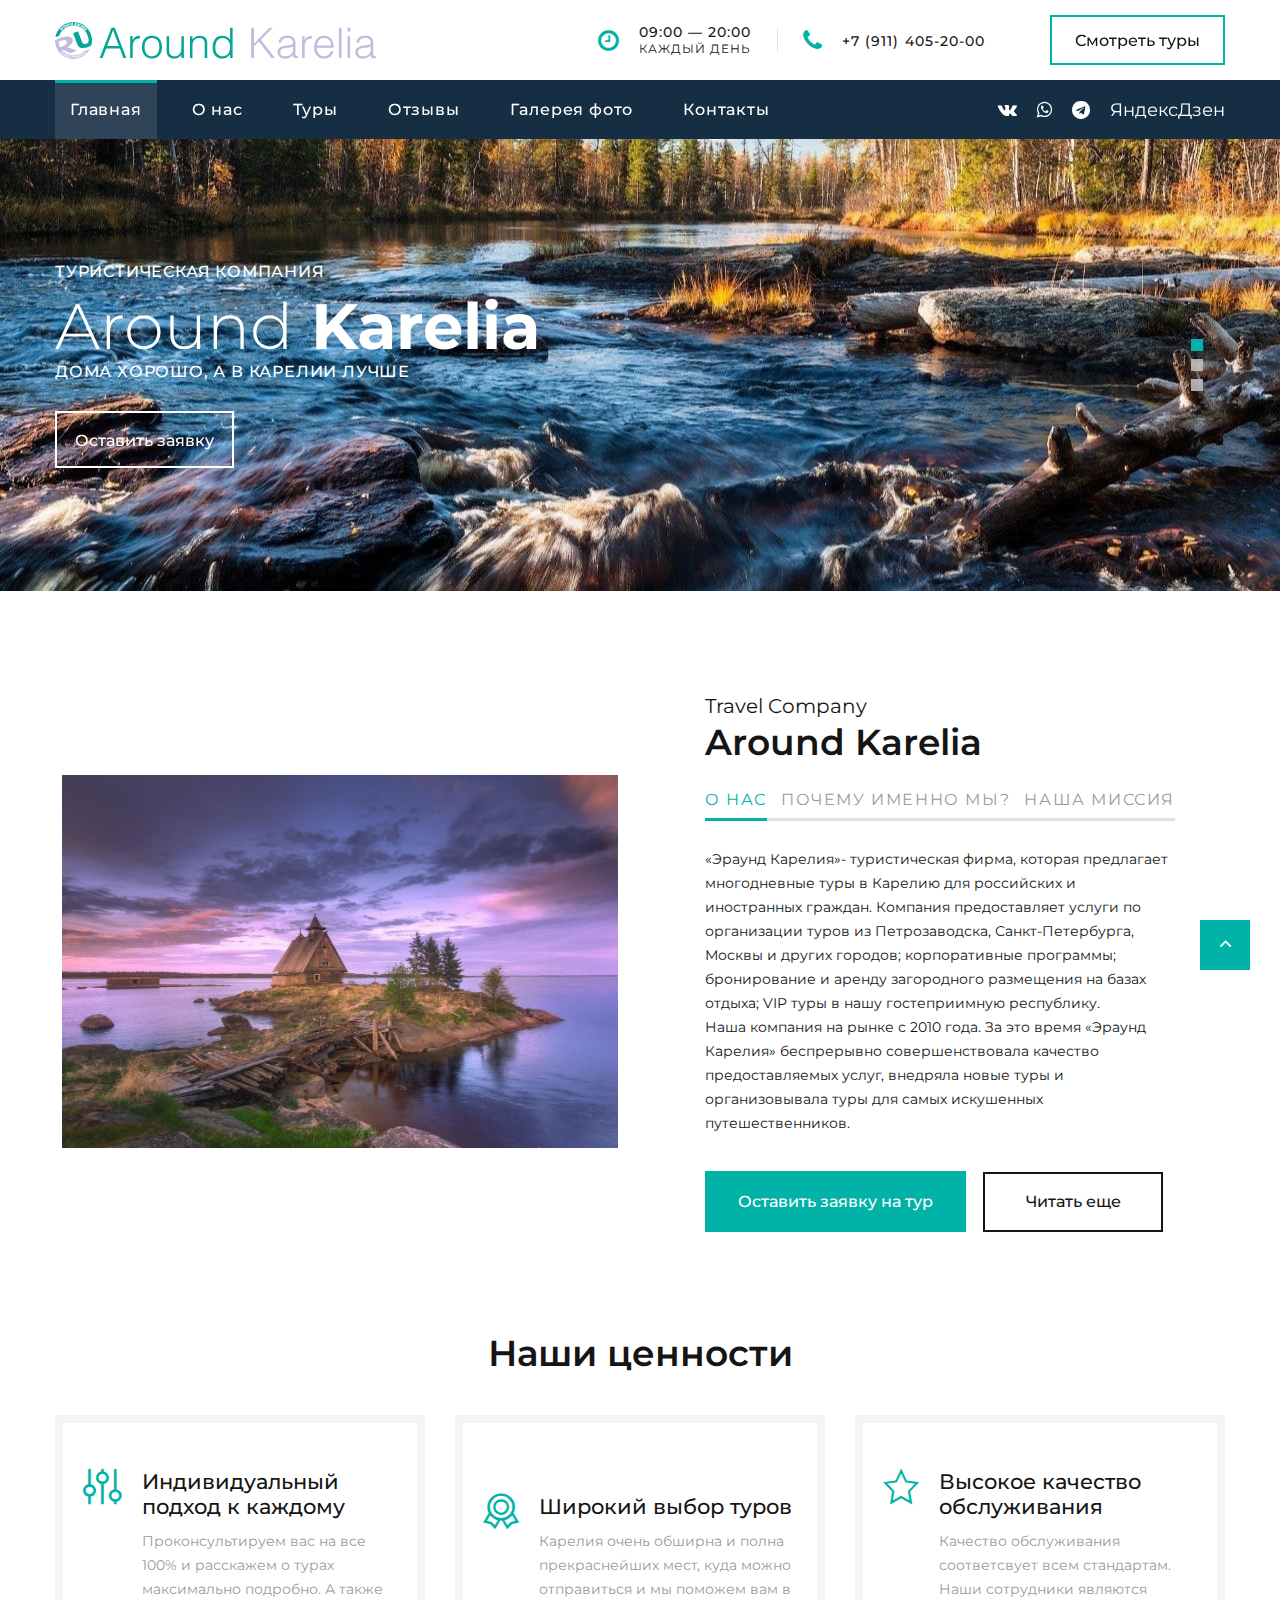
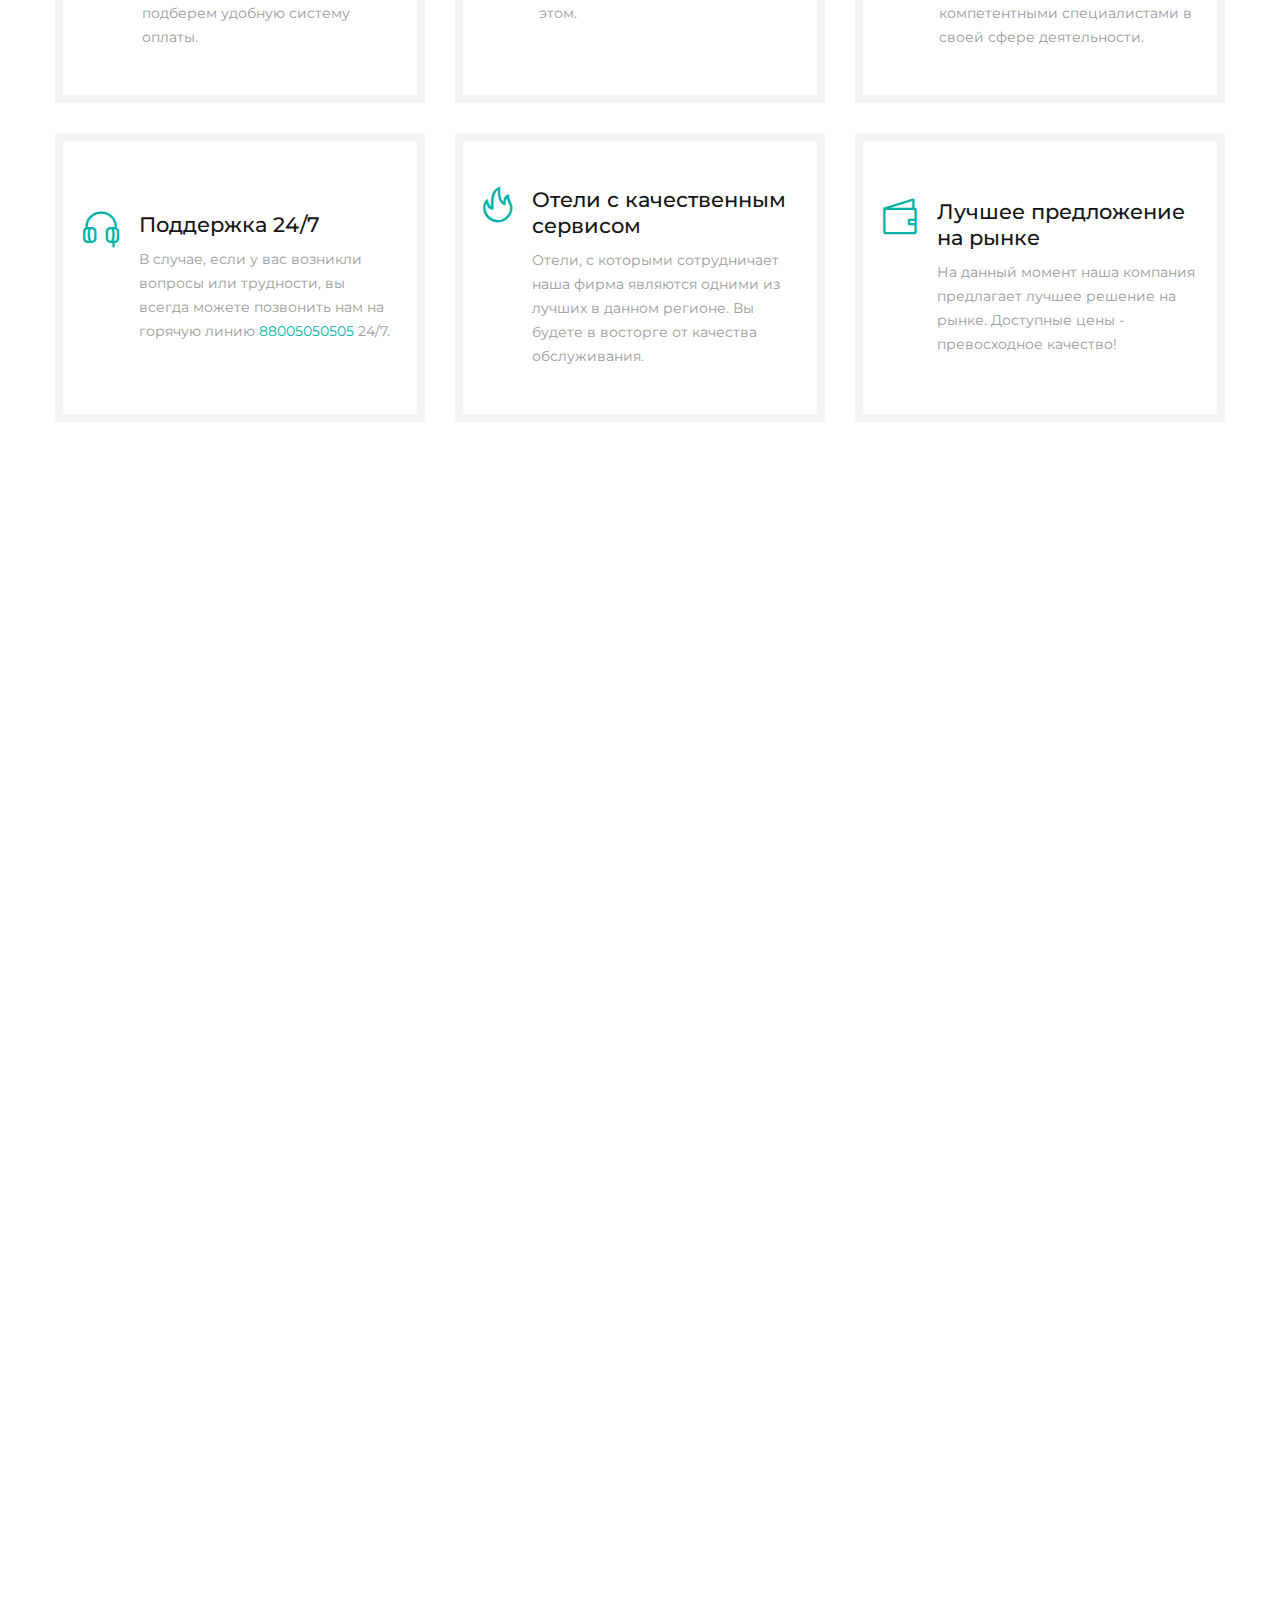
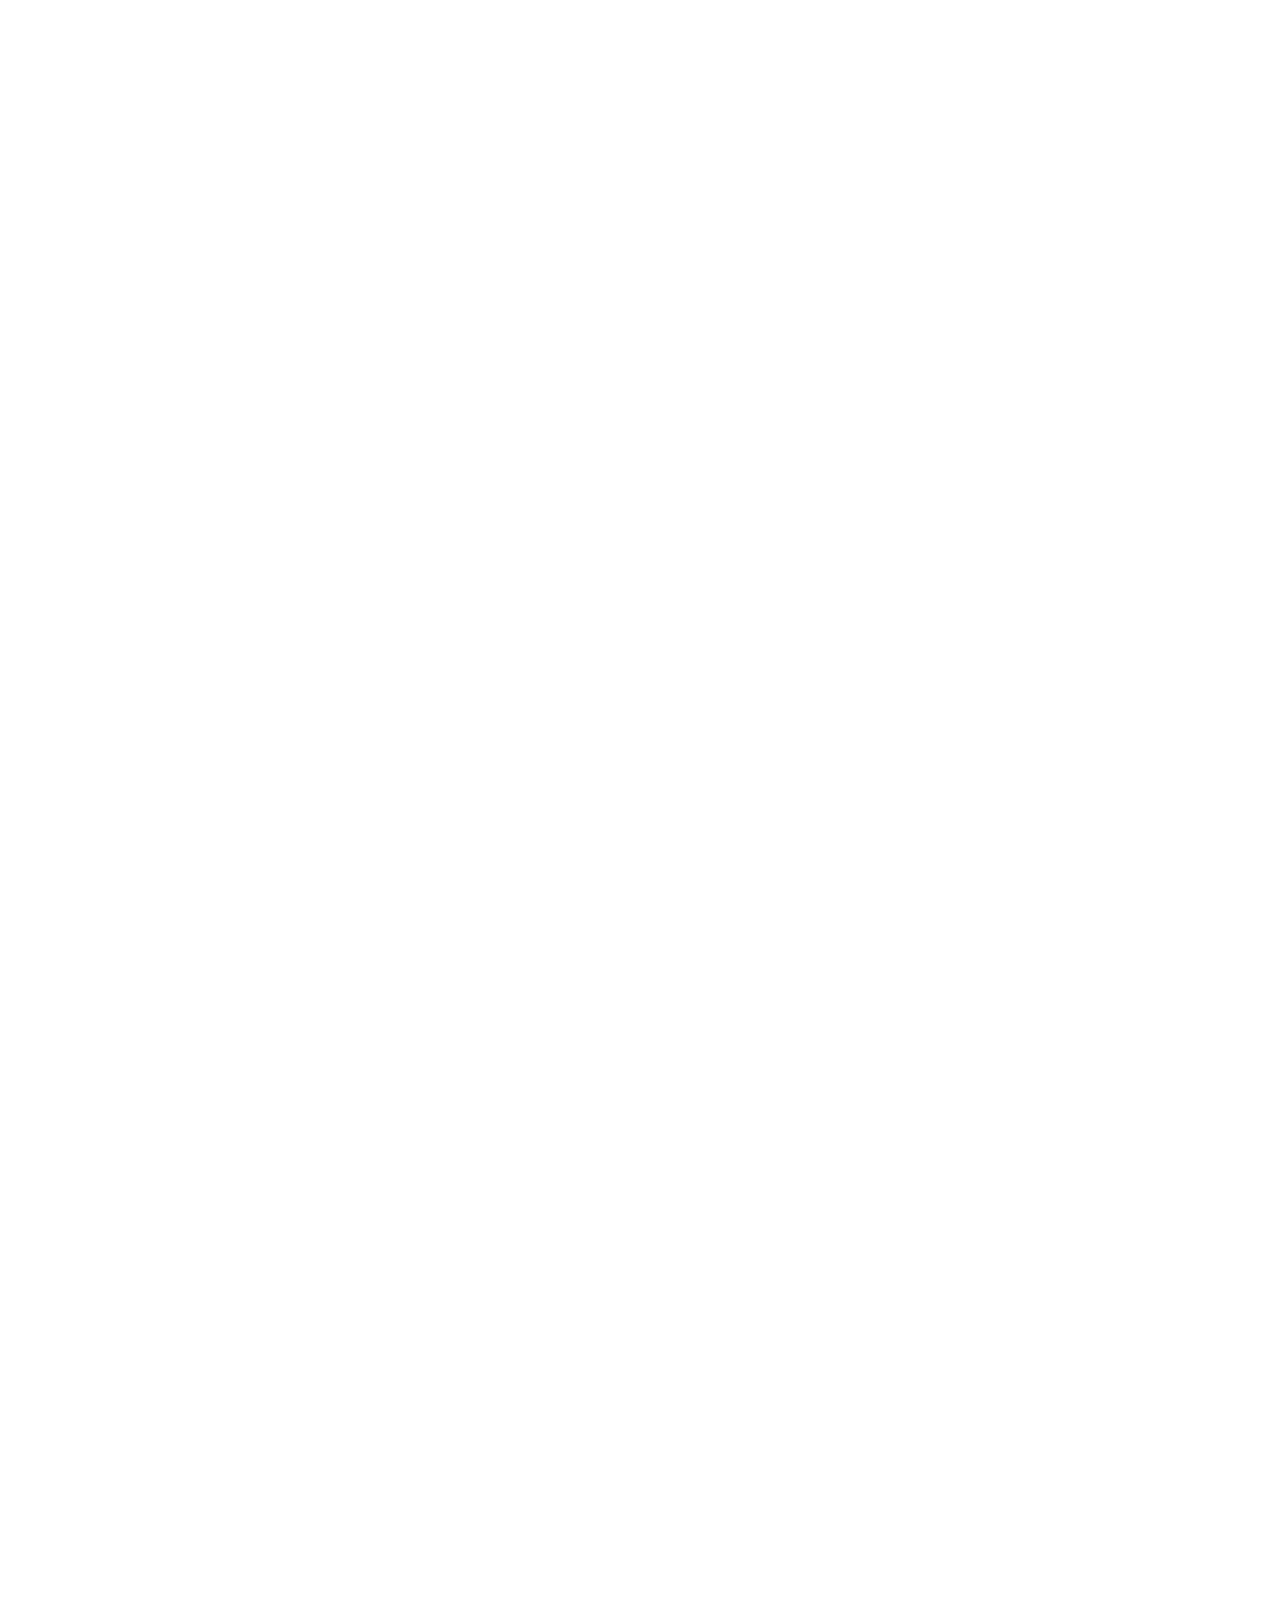
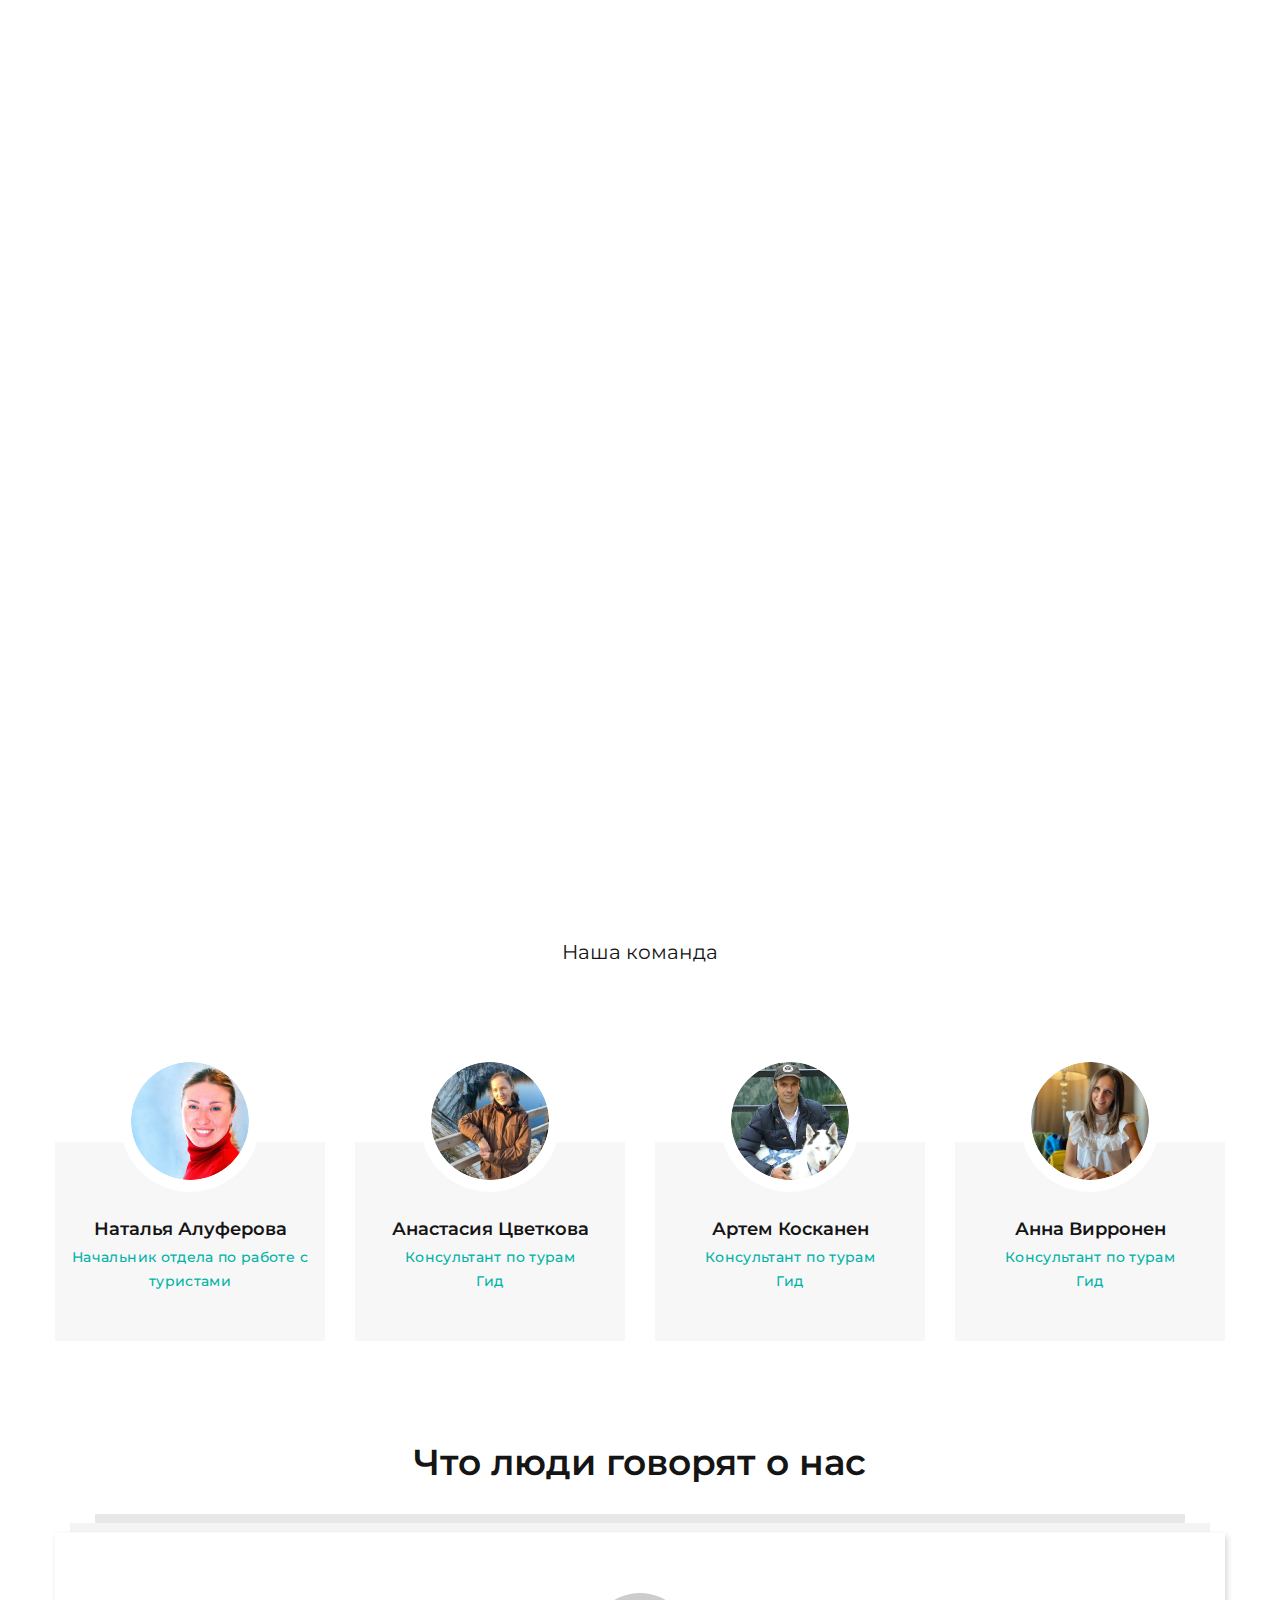
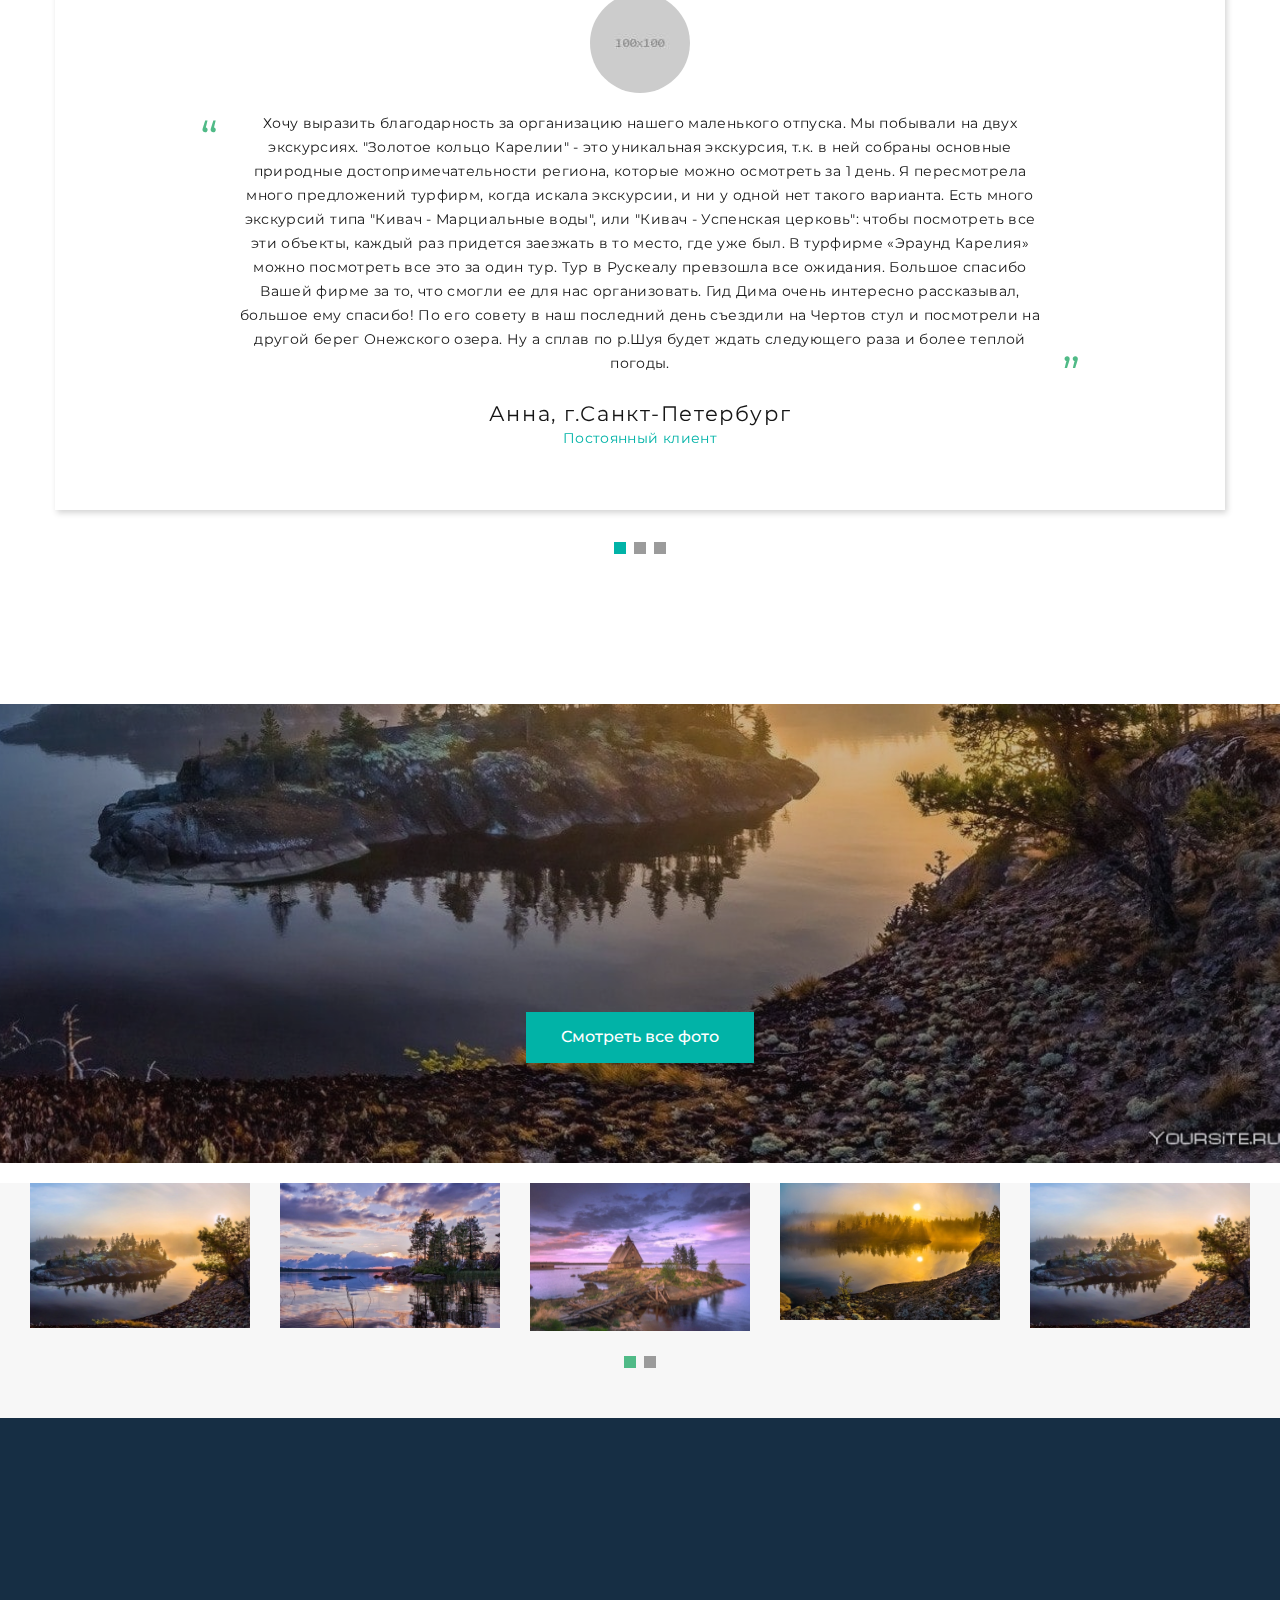
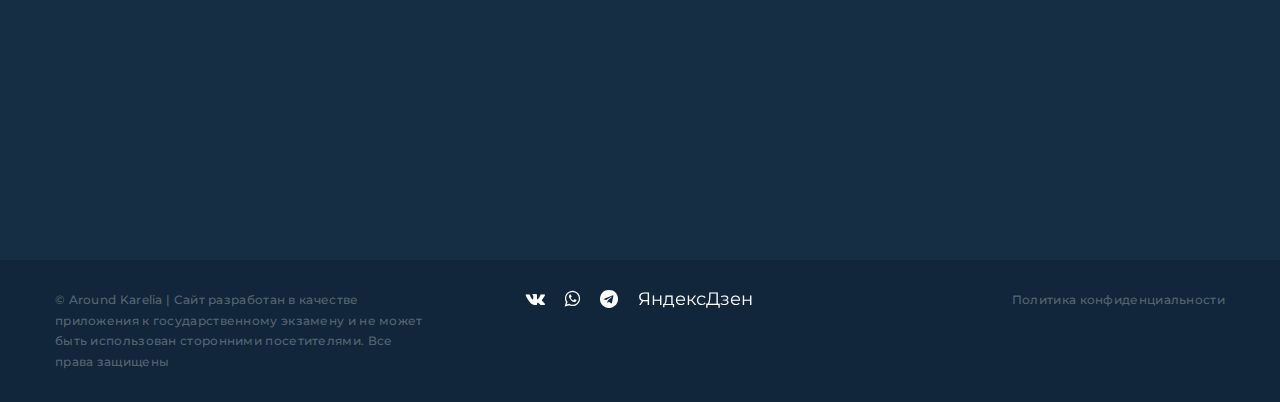
==== index.html @ a34123b8 "download_01_05_2023_8" ====
<!DOCTYPE html>
<html class="wide wow-animation" lang="en">
  <head>
    <title>Around Karelia | Туры по Карелии | +7 (911) 405-20-00 | Режим работы с 9:00 до 20:00 ежедневно</title>
    <meta name="format-detection" content="telephone=no">
    <meta name="viewport" content="width=device-width, height=device-height, initial-scale=1.0, maximum-scale=1.0, user-scalable=0">
    <meta http-equiv="X-UA-Compatible" content="IE=edge">
    <meta charset="utf-8">

    <meta content="" name="keywords">
    <meta content="Насладитесь красотами Карелии вместе с нами" name="description">
    <meta property="og:image" content="images/photo_9.jpg" />
    <link rel="icon" href="images/favicon.svg" type="image/x-icon">
    <!-- Stylesheets-->
    <link rel="stylesheet" type="text/css" href="//fonts.googleapis.com/css?family=Montserrat:400,500,600,700%7CPoppins:400%7CTeko:300,400">
    <link rel="stylesheet" href="css/bootstrap.css">
    <link rel="stylesheet" href="css/fonts.css">
    <link rel="stylesheet" href="css/style.css">
    <style>.ie-panel{display: none;background: #212121;padding: 10px 0;box-shadow: 3px 3px 5px 0 rgba(0,0,0,.3);clear: both;text-align:center;position: relative;z-index: 1;} html.ie-10 .ie-panel, html.lt-ie-10 .ie-panel {display: block;}</style>
  </head>
  <body>
    <div class="ie-panel"><a href="http://windows.microsoft.com/en-US/internet-explorer/"><img src="images/ie8-panel/warning_bar_0000_us.jpg" height="42" width="820" alt="You are using an outdated browser. For a faster, safer browsing experience, upgrade for free today."></a></div>
    <div class="preloader">
      <div class="preloader-body">
        <div class="cssload-container">
          <div class="cssload-speeding-wheel"></div>
        </div>
        <p>Loading...</p>
      </div>
    </div>
    <div class="page">
      <header class="section page-header">
        <!-- RD Navbar-->
        <div class="rd-navbar-wrap">
          <nav class="rd-navbar rd-navbar-corporate" data-layout="rd-navbar-fixed" data-sm-layout="rd-navbar-fixed" data-md-layout="rd-navbar-fixed" data-md-device-layout="rd-navbar-fixed" data-lg-layout="rd-navbar-static" data-lg-device-layout="rd-navbar-fixed" data-xl-layout="rd-navbar-static" data-xl-device-layout="rd-navbar-static" data-xxl-layout="rd-navbar-static" data-xxl-device-layout="rd-navbar-static" data-lg-stick-up-offset="46px" data-xl-stick-up-offset="46px" data-xxl-stick-up-offset="106px" data-lg-stick-up="true" data-xl-stick-up="true" data-xxl-stick-up="true">
            <div class="rd-navbar-collapse-toggle rd-navbar-fixed-element-1" data-rd-navbar-toggle=".rd-navbar-collapse"><span></span></div>
            <div class="rd-navbar-aside-outer">
              <div class="rd-navbar-aside">
                <!-- RD Navbar Panel-->
                <div class="rd-navbar-panel">
                  <!-- RD Navbar Toggle-->
                  <button class="rd-navbar-toggle" data-rd-navbar-toggle=".rd-navbar-nav-wrap"><span></span></button>
                  <!-- RD Navbar Brand-->
                  <div class="rd-navbar-brand">
                    <!--Brand--><a class="brand" href="index.html"><img id="logo_svg" src="images/logo-default-450x37.svg" alt="" /></a>
                  </div>
                </div>
                <div class="rd-navbar-aside-right rd-navbar-collapse">
                  <ul class="rd-navbar-corporate-contacts">
                    <li>
                      <div class="unit unit-spacing-xs">
                        <div class="unit-left"><span class="icon fa fa-clock-o"></span></div>
                        <div class="unit-body">
                          <p>09:00<span></span> — 20:00<small>каждый день</small></p>
                        </div>
                      </div>
                    </li>
                    <li>
                      <div class="unit unit-spacing-xs">
                        <div class="unit-left"><span class="icon fa fa-phone"></span></div>
                        <div class="unit-body"><a class="link-phone" href="tel:+79114052000">+7 (911) 405-20-00</a></div>
                      </div>
                    </li>
                  </ul><a class="button button-md button-default-outline-2 button-ujarak" href="index.html#anchor_tours">Смотреть туры </a>
                </div>
              </div>
            </div>
            <div class="rd-navbar-main-outer">
              <div class="rd-navbar-main">
                <div class="rd-navbar-nav-wrap">
                  <ul class="list-inline list-inline-md rd-navbar-corporate-list-social">
                    <li><a class="icon fa fa-vk" href="https://vk.com/aroundkarelia" target="_blank"></a></li>
                    <li><a class="icon fa fa-whatsapp" href="https://wa.me/79114052000" target="_blank"></a></li>
                    <li><a class="icon fa fa-telegram" href="https://t.me/+79114052000" target="_blank"></a></li>
                    <!-- <li><a class="icon fa fa-instagram" href="#"></a></li> -->
                    <li><a class="icon fa-brands fa-yandex" href="https://dzen.ru/aroundkarelia" target="_blank">ЯндексДзен</a></li>
                  </ul>
                  <!-- RD Navbar Nav-->
                  <ul class="rd-navbar-nav">
                    <li class="rd-nav-item active"><a class="rd-nav-link" href="index.html">Главная</a>
                    </li>
                    <li class="rd-nav-item"><a class="rd-nav-link" href="index.html#anchor_about">О нас</a>
                    </li>
                    <li class="rd-nav-item"><a class="rd-nav-link" href="index.html#anchor_tours">Туры</a>
                    </li>
                    <li class="rd-nav-item"><a class="rd-nav-link" href="index.html#anchor_answers">Отзывы</a>
                    </li>
                    <!-- <li class="rd-nav-item"><a class="rd-nav-link" href="index.html#anchor_values">Наши ценности</a> -->
                    </li>
                    <li class="rd-nav-item"><a class="rd-nav-link" href="index.html#anchor_gallery">Галерея фото</a>
                    </li>
                    <li class="rd-nav-item"><a class="rd-nav-link" href="index.html#anchor_contacts">Контакты</a>
                    </li>
                  </ul>
                </div>
              </div>
            </div>
          </nav>
        </div>
      </header>
      <!-- Swiper-->
      <section class="section swiper-container swiper-slider swiper-slider-corporate swiper-pagination-style-2" data-loop="true" data-autoplay="5000" data-simulate-touch="true" data-nav="false" data-direction="vertical">
        <div class="swiper-wrapper text-left">
          <div class="swiper-slide context-dark" data-slide-bg="images/photo_5.jpg">
            <div class="swiper-slide-caption section-md">
              <div class="container">
                <div class="row">
                  <div class="col-md-10">
                    <h6 class="text-uppercase" data-caption-animate="fadeInRight" data-caption-delay="0">Туристическая компания</h6>
                    <h2 class="oh font-weight-light" data-caption-animate="slideInUp" data-caption-delay="100"><span>Around</span><span class="font-weight-bold"> Karelia</span></h2><h6 class="text-uppercase" data-caption-animate="fadeInRight" data-caption-delay="0">Дома хорошо, а в Карелии лучше</h6><a class="button button-default-outline button-ujarak" href="#" data-caption-animate="fadeInLeft" data-caption-delay="0">Оставить заявку</a>
                  </div>
                </div>
              </div>
            </div>
          </div>
          <div class="swiper-slide context-dark" data-slide-bg="images/photo_4.jpg">
            <div class="swiper-slide-caption section-md">
              <div class="container">
                <div class="row">
                  <div class="col-md-10">
                    <h6 class="text-uppercase" data-caption-animate="fadeInRight" data-caption-delay="0">Туристическая компания</h6>
                    <h2 class="oh font-weight-light" data-caption-animate="slideInUp" data-caption-delay="100"><span>Around</span><span class="font-weight-bold"> Karelia</span></h2><h6 class="text-uppercase" data-caption-animate="fadeInRight" data-caption-delay="0">Дома хорошо, а в Карелии лучше</h6><a class="button button-default-outline button-ujarak" href="#" data-caption-animate="fadeInLeft" data-caption-delay="0">Оставить заявку</a>
                  </div>
                </div>
              </div>
            </div>
          </div>
          <div class="swiper-slide context-dark" data-slide-bg="images/photo_1.jpg">
            <div class="swiper-slide-caption section-md">
              <div class="container">
                <div class="row">
                  <div class="col-md-10">
                    <h6 class="text-uppercase" data-caption-animate="fadeInRight" data-caption-delay="0">Туристическая компания</h6>
                    <h2 class="oh font-weight-light" data-caption-animate="slideInUp" data-caption-delay="100"><span>Around</span><span class="font-weight-bold"> Karelia</span></h2><h6 class="text-uppercase" data-caption-animate="fadeInRight" data-caption-delay="0">Дома хорошо, а в Карелии лучше</h6><a class="button button-default-outline button-ujarak" href="#" data-caption-animate="fadeInLeft" data-caption-delay="0">Оставить заявку</a>
                  </div>
                </div>
              </div>
            </div>
          </div>
        </div>
        <!-- Swiper Pagination-->
        <div class="swiper-pagination"></div>
      </section>
      <!-- Section Box Categories-->
      <!-- <section class="section section-lg section-top-1 bg-gray-4">
        <div class="container offset-negative-1">
          <div class="box-categories cta-box-wrap">
            <div class="box-categories-content">
              <div class="row justify-content-center">
                <div class="col-md-4 wow fadeInDown col-9" data-wow-delay=".2s">
                  <ul class="list-marked-2 box-categories-list">
                    <li><a href="#"><img src="images/cta-1-368x420.jpg" alt="" width="368" height="420"/></a>
                      <h5 class="box-categories-title">Balloon Flights</h5>
                    </li>
                  </ul>
                </div>
                <div class="col-md-4 wow fadeInDown col-9" data-wow-delay=".2s">
                  <ul class="list-marked-2 box-categories-list">
                    <li><a href="#"><img src="images/cta-2-368x420.jpg" alt="" width="368" height="420"/></a>
                      <h5 class="box-categories-title">Mountain Holiday</h5>
                    </li>
                  </ul>
                </div>
                <div class="col-md-4 wow fadeInDown col-9" data-wow-delay=".2s">
                  <ul class="list-marked-2 box-categories-list">
                    <li><a href="#"><img src="images/cta-3-368x420.jpg" alt="" width="368" height="420"/></a>
                      <h5 class="box-categories-title">Beach Holidays</h5>
                    </li>
                  </ul>
                </div>
              </div>
            </div>
          </div><a class="link-classic wow fadeInUp" href="#">Other Tours<span></span></a>
        </div>
      </section> -->
      <!-- Discover New Horizons-->
      <div id="anchor_about"></div>
      <section class="section section-sm section-first bg-default text-md-left">
        <div class="container">
          <div class="row row-50 align-items-center justify-content-center justify-content-xl-between">
            <div class="col-lg-6 text-center wow fadeInUp"><img src="images/photo_3.jpg" alt="" width="556" height="382"/>
            </div>
            <div class="col-lg-6 wow fadeInRight" data-wow-delay=".1s">
              <div class="box-width-lg-470">
                <h3><small style="font-size: 20px;">Travel Company</small> Around Karelia</h3>
                <!-- Bootstrap tabs-->
                <div class="tabs-custom tabs-horizontal tabs-line tabs-line-big tabs-line-style-2 text-center text-md-left" id="tabs-7">
                  <!-- Nav tabs-->
                  <ul class="nav nav-tabs">
                    <li class="nav-item" role="presentation"><a class="nav-link active" href="#tabs-7-1" data-toggle="tab">О нас</a></li>
                    <li class="nav-item" role="presentation"><a class="nav-link" href="#tabs-7-2" data-toggle="tab">Почему именно мы?</a></li>
                    <li class="nav-item" role="presentation"><a class="nav-link" href="#tabs-7-3" data-toggle="tab">Наша миссия</a></li>
                  </ul>
                  <!-- Tab panes-->
                  <div class="tab-content">
                    <div class="tab-pane fade show active" id="tabs-7-1">
                      <p>«Эраунд Карелия»- туристическая фирма, которая предлагает многодневные туры в Карелию для российских и иностранных граждан. Компания предоставляет услуги по организации туров из Петрозаводска, Санкт-Петербурга, Москвы и других городов; корпоративные программы; бронирование и аренду загородного размещения на базах отдыха; VIP туры в нашу гостеприимную республику. <br>
Наша компания на рынке с 2010 года. За это время «Эраунд Карелия» беспрерывно совершенствовала качество предоставляемых услуг, внедряла новые туры и организовывала туры для самых искушенных путешественников.</p>
                      <div class="group-md group-middle"><a class="button button-secondary button-pipaluk" href="contact-us.html">Оставить заявку на тур</a><a class="button button-black-outline button-md" href="about.html">Читать еще</a></div>
                    </div>
                    <div class="tab-pane fade" id="tabs-7-2">
                      <p>1. Реестр Сертифицированных организаций. <br>
Пройдена проверка компетентными органами и компания включена в «Реестр Сертифицированных организаций»<br>
2. Рекомендации.<br>
99% наших туристов рекомендуют нас своим друзьям и готовы вернуться к нам вновь (согласно статистике нашего отдела контроля качества).<br>
3. Надежность.<br>
Профессионализм и стремление менеджеров оказать качественную помощь при подборе тура отмечают наши клиенты в своих отзывах. Честность и четкость в работе привела нас на высокие позиции.<br>
4. Наши сотрудники – наша гордость.<br>
Нет предела совершенству! И мы стремимся становиться лучше для Вас! Наши менеджеры регулярно обучаются по различным направлениям и проходят аттестацию, совершенствуют свои знания и навыки, участвуя в семинарах и ознакомительных турах Всё это и человеческое искреннее отношение к своей работе позволяет нам повышать уровень обслуживания с каждым днем!<br>
5. Опыт в туризме.<br>
Имеем опыт в туризме более 10 лет!</p>
                      <div class="group-md group-middle"><a class="button button-secondary button-pipaluk" href="contact-us.html">Оставить заявку на тур</a><a class="button button-black-outline button-md" href="about.html">Читать еще</a></div>
                    </div>
                    <div class="tab-pane fade" id="tabs-7-3">
                      <p>Миссия Эраунд Карелия — создание качественных и доступных услуг клиентам, чтобы покупка туров и сопутствующих услуг у нас была осознанным выбором, комфортной и экономически выгодной сделкой на долгие годы, которая удовлетворит их ожидания от отдыха и подарит незабываемые впечатления от поездок.</p>
                      <div class="group-md group-middle"><a class="button button-secondary button-pipaluk" href="contact-us.html">Оставить заявку на тур</a><a class="button button-black-outline button-md" href="about.html">Читать еще</a></div>
                    </div>
                  </div>
                </div>
              </div>
            </div>
          </div>
        </div>
      </section>
      <div id="anchor_values"></div>
      <!--	Our Services-->
      <section class="section section-sm">
        <div class="container">
          <h3>Наши ценности</h3>
          <div class="row row-30">
            <div class="col-sm-6 col-lg-4">
              <article class="box-icon-classic">
                <div class="unit box-icon-classic-body flex-column flex-md-row text-md-left flex-lg-column text-lg-center flex-xl-row text-xl-left">
                  <div class="unit-left">
                    <div class="box-icon-classic-icon fl-bigmug-line-equalization3"></div>
                  </div>
                  <div class="unit-body">
                    <h5 class="box-icon-classic-title"><a href="#">Индивидуальный подход к каждому</a></h5>
                    <p class="box-icon-classic-text">Проконсультируем вас на все 100% и расскажем о турах максимально подробно. А также подберем удобную систему оплаты.</p>
                  </div>
                </div>
              </article>
            </div>
            <div class="col-sm-6 col-lg-4">
              <article class="box-icon-classic">
                <div class="unit box-icon-classic-body flex-column flex-md-row text-md-left flex-lg-column text-lg-center flex-xl-row text-xl-left">
                  <div class="unit-left">
                    <div class="box-icon-classic-icon fl-bigmug-line-circular220"></div>
                  </div>
                  <div class="unit-body">
                    <h5 class="box-icon-classic-title"><a href="#">Широкий выбор туров</a></h5>
                    <p class="box-icon-classic-text">Карелия очень обширна и полна прекраснейших мест, куда можно отправиться и мы поможем вам в этом.</p>
                  </div>
                </div>
              </article>
            </div>
            <div class="col-sm-6 col-lg-4">
              <article class="box-icon-classic">
                <div class="unit box-icon-classic-body flex-column flex-md-row text-md-left flex-lg-column text-lg-center flex-xl-row text-xl-left">
                  <div class="unit-left">
                    <div class="box-icon-classic-icon fl-bigmug-line-favourites5"></div>
                  </div>
                  <div class="unit-body">
                    <h5 class="box-icon-classic-title"><a href="#">Высокое качество обслуживания</a></h5>
                    <p class="box-icon-classic-text">Качество обслуживания соответсвует всем стандартам. Наши сотрудники являются компетентными специалистами в своей сфере деятельности.</p>
                  </div>
                </div>
              </article>
            </div>
            <div class="col-sm-6 col-lg-4">
              <article class="box-icon-classic">
                <div class="unit box-icon-classic-body flex-column flex-md-row text-md-left flex-lg-column text-lg-center flex-xl-row text-xl-left">
                  <div class="unit-left">
                    <div class="box-icon-classic-icon fl-bigmug-line-headphones32"></div>
                  </div>
                  <div class="unit-body">
                    <h5 class="box-icon-classic-title"><a href="#">Поддержка 24/7</a></h5>
                    <p class="box-icon-classic-text">В случае, если у вас возникли вопросы или трудности, вы всегда можете позвонить нам на горячую линию <a href="tel:#">88005050505</a> 24/7.</p>
                  </div>
                </div>
              </article>
            </div>
            <div class="col-sm-6 col-lg-4">
              <article class="box-icon-classic">
                <div class="unit box-icon-classic-body flex-column flex-md-row text-md-left flex-lg-column text-lg-center flex-xl-row text-xl-left">
                  <div class="unit-left">
                    <div class="box-icon-classic-icon fl-bigmug-line-hot67"></div>
                  </div>
                  <div class="unit-body">
                    <h5 class="box-icon-classic-title"><a href="#">Отели с качественным сервисом</a></h5>
                    <p class="box-icon-classic-text">Отели, с которыми сотрудничает наша фирма являются одними из лучших в данном регионе. Вы будете в восторге от качества обслуживания.</p>
                  </div>
                </div>
              </article>
            </div>
            <div class="col-sm-6 col-lg-4">
              <article class="box-icon-classic">
                <div class="unit box-icon-classic-body flex-column flex-md-row text-md-left flex-lg-column text-lg-center flex-xl-row text-xl-left">
                  <div class="unit-left">
                    <div class="box-icon-classic-icon fl-bigmug-line-wallet26"></div>
                  </div>
                  <div class="unit-body">
                    <h5 class="box-icon-classic-title"><a href="#">Лучшее предложение на рынке</a></h5>
                    <p class="box-icon-classic-text">На данный момент наша компания предлагает лучшее решение на рынке. Доступные цены - превосходное качество!</p>
                  </div>
                </div>
              </article>
            </div>
          </div>
        </div>
      </section>
      <div id="anchor_tours"></div>
      <!-- Hot tours-->
      <section class="section section-sm bg-default">
        <div class="container">
          <h3 class="oh-desktop"><span class="d-inline-block wow slideInDown">Туры</span></h3>
          <div class="row row-sm row-40 row-md-50">
            <div class="col-sm-6 col-md-12 wow fadeInRight">
              <!-- Product Big-->
              <article class="product-big">
                <div class="unit flex-column flex-md-row align-items-md-stretch">
                  <div class="unit-left"><a class="product-big-figure" href="#"><img src="images/photo_1.jpg" alt="" width="600" height="366"/></a></div>
                  <div class="unit-body">
                    <div class="product-big-body">
                      <h5 class="product-big-title"><a href="#">Весна в Карелии</a></h5>
                      <div class="group-sm group-middle justify-content-start">
                        <div class="product-big-rating"><span class="icon material-icons-star"></span><span class="icon material-icons-star"></span><span class="icon material-icons-star"></span><span class="icon material-icons-star"></span><span class="icon material-icons-star_half"></span></div><a class="product-big-reviews" href="#">4 пользователя смотрят сейчас этот тур</a>
                      </div>
                      <p class="product-big-text">Длится 3 дня <br>
Заезды с 01.05.2023 по 28.05.2023</p><a class="button button-black-outline button-ujarak" href="#">Оставить заявку на тур</a>
                      <div class="product-big-price-wrap"><span class="product-big-price">от 10800₽</span></div>
                    </div>
                  </div>
                </div>
              </article>
            </div>
            <div class="col-sm-6 col-md-12 wow fadeInLeft">
              <!-- Product Big-->
              <article class="product-big">
                <div class="unit flex-column flex-md-row align-items-md-stretch">
                  <div class="unit-left"><a class="product-big-figure" href="#"><img src="images/photo_2.jpg" alt="" width="600" height="366"/></a></div>
                  <div class="unit-body">
                    <div class="product-big-body">
                      <h5 class="product-big-title"><a href="#">Знакомство с Карелией</a></h5>
                      <div class="group-sm group-middle justify-content-start">
                        <div class="product-big-rating"><span class="icon material-icons-star"></span><span class="icon material-icons-star"></span><span class="icon material-icons-star"></span><span class="icon material-icons-star"></span><span class="icon material-icons-star_half"></span></div><a class="product-big-reviews" href="#">5 пользователя смотрят сейчас этот тур</a>
                      </div>
                      <p class="product-big-text">Длится 3 дня <br>
20.05.2023 по 20.09.2023</p><a class="button button-black-outline button-ujarak" href="#">Оставить заявку на тур</a>
                      <div class="product-big-price-wrap"><span class="product-big-price">от 18 900₽</span></div>
                    </div>
                  </div>
                </div>
              </article>
            </div>
            <div class="col-sm-6 col-md-12 wow fadeInLeft">
              <!-- Product Big-->
              <article class="product-big">
                <div class="unit flex-column flex-md-row align-items-md-stretch">
                  <div class="unit-left"><a class="product-big-figure" href="#"><img src="images/photo_3.jpg" alt="" width="600" height="366"/></a></div>
                  <div class="unit-body">
                    <div class="product-big-body">
                      <h5 class="product-big-title"><a href="#">Майские праздники в Карелии</a></h5>
                      <div class="group-sm group-middle justify-content-start">
                        <div class="product-big-rating"><span class="icon material-icons-star"></span><span class="icon material-icons-star"></span><span class="icon material-icons-star"></span><span class="icon material-icons-star"></span><span class="icon material-icons-star_half"></span></div><a class="product-big-reviews" href="#">3 пользователя смотрят сейчас этот тур</a>
                      </div>
                      <p class="product-big-text">Длится 3 дня <br>
Заезды с 06.05.2023 по 08.05.2023</p><a class="button button-black-outline button-ujarak" href="#">Оставить заявку на тур</a>
                      <div class="product-big-price-wrap"><span class="product-big-price">от 15600₽</span></div>
                    </div>
                  </div>
                </div>
              </article>
            </div>
            <div class="col-sm-6 col-md-12 wow fadeInLeft">
              <!-- Product Big-->
              <article class="product-big">
                <div class="unit flex-column flex-md-row align-items-md-stretch">
                  <div class="unit-left"><a class="product-big-figure" href="#"><img src="images/photo_4.jpg" alt="" width="600" height="366"/></a></div>
                  <div class="unit-body">
                    <div class="product-big-body">
                      <h5 class="product-big-title"><a href="#">Летний тур "Сказания Севера"</a></h5>
                      <div class="group-sm group-middle justify-content-start">
                        <div class="product-big-rating"><span class="icon material-icons-star"></span><span class="icon material-icons-star"></span><span class="icon material-icons-star"></span><span class="icon material-icons-star"></span><span class="icon material-icons-star_half"></span></div><a class="product-big-reviews" href="#">7 пользователей смотрят сейчас этот тур</a>
                      </div>
                      <p class="product-big-text">Длится 8 дней <br>
Заезды с 30.05.2023 по 20.08.2023</p><a class="button button-black-outline button-ujarak" href="#">Оставить заявку на тур</a>
                      <div class="product-big-price-wrap"><span class="product-big-price">от 35900₽</span></div>
                    </div>
                  </div>
                </div>
              </article>
            </div>
            <div class="col-sm-6 col-md-12 wow fadeInLeft">
              <!-- Product Big-->
              <article class="product-big">
                <div class="unit flex-column flex-md-row align-items-md-stretch">
                  <div class="unit-left"><a class="product-big-figure" href="#"><img src="images/photo_5.jpg" alt="" width="600" height="366"/></a></div>
                  <div class="unit-body">
                    <div class="product-big-body">
                      <h5 class="product-big-title"><a href="#">Жемчужное ожерелье Карелии</a></h5>
                      <div class="group-sm group-middle justify-content-start">
                        <div class="product-big-rating"><span class="icon material-icons-star"></span><span class="icon material-icons-star"></span><span class="icon material-icons-star"></span><span class="icon material-icons-star"></span><span class="icon material-icons-star_half"></span></div><a class="product-big-reviews" href="#">6 пользователей смотрят сейчас этот тур</a>
                      </div>
                      <p class="product-big-text">Длится 7 дней <br>
Заезды с 29.05.2023 по 23.08.2023</p><a class="button button-black-outline button-ujarak" href="#">Оставить заявку на тур</a>
                      <div class="product-big-price-wrap"><span class="product-big-price">от 30500₽</span></div>
                    </div>
                  </div>
                </div>
              </article>
            </div>
            <div class="col-sm-6 col-md-12 wow fadeInLeft">
              <!-- Product Big-->
              <article class="product-big">
                <div class="unit flex-column flex-md-row align-items-md-stretch">
                  <div class="unit-left"><a class="product-big-figure" href="#"><img src="images/photo_6.jpg" alt="" width="600" height="366"/></a></div>
                  <div class="unit-body">
                    <div class="product-big-body">
                      <h5 class="product-big-title"><a href="#">Карельские каникулы: Кижи - Валаам - Соловки</a></h5>
                      <div class="group-sm group-middle justify-content-start">
                        <div class="product-big-rating"><span class="icon material-icons-star"></span><span class="icon material-icons-star"></span><span class="icon material-icons-star"></span><span class="icon material-icons-star"></span><span class="icon material-icons-star_half"></span></div><a class="product-big-reviews" href="#">2 пользователя смотрят сейчас этот тур</a>
                      </div>
                      <p class="product-big-text">Длится 4 дня <br>
Заезды с 15.05.2023 по 15.09.2023</p><a class="button button-black-outline button-ujarak" href="#">Оставить заявку на тур</a>
                      <div class="product-big-price-wrap"><span class="product-big-price">от 25500₽</span></div>
                    </div>
                  </div>
                </div>
              </article>
            </div>
            <div class="col-sm-6 col-md-12 wow fadeInLeft">
              <!-- Product Big-->
              <article class="product-big">
                <div class="unit flex-column flex-md-row align-items-md-stretch">
                  <div class="unit-left"><a class="product-big-figure" href="#"><img src="images/photo_7.jpg" alt="" width="600" height="366"/></a></div>
                  <div class="unit-body">
                    <div class="product-big-body">
                      <h5 class="product-big-title"><a href="#">Соловки: заглянуть в вечность</a></h5>
                      <div class="group-sm group-middle justify-content-start">
                        <div class="product-big-rating"><span class="icon material-icons-star"></span><span class="icon material-icons-star"></span><span class="icon material-icons-star"></span><span class="icon material-icons-star"></span><span class="icon material-icons-star_half"></span></div><a class="product-big-reviews" href="#">3 пользователя смотрят сейчас этот тур</a>
                      </div>
                      <p class="product-big-text">Длится 3 дня <br>
Заезды с 01.06.2023 по 15.09.2023</p><a class="button button-black-outline button-ujarak" href="#">Оставить заявку на тур</a>
                      <div class="product-big-price-wrap"><span class="product-big-price">от 10999₽</span></div>
                    </div>
                  </div>
                </div>
              </article>
            </div>
            <div class="col-sm-6 col-md-12 wow fadeInLeft">
              <!-- Product Big-->
              <article class="product-big">
                <div class="unit flex-column flex-md-row align-items-md-stretch">
                  <div class="unit-left"><a class="product-big-figure" href="#"><img src="images/photo_8.jpg" alt="" width="600" height="366"/></a></div>
                  <div class="unit-body">
                    <div class="product-big-body">
                      <h5 class="product-big-title"><a href="#">Краски Карелии: Кижи, Валаам, Рускеала и Кивач</a></h5>
                      <div class="group-sm group-middle justify-content-start">
                        <div class="product-big-rating"><span class="icon material-icons-star"></span><span class="icon material-icons-star"></span><span class="icon material-icons-star"></span><span class="icon material-icons-star"></span><span class="icon material-icons-star_half"></span></div><a class="product-big-reviews" href="#">5 пользователя смотрят сейчас этот тур</a>
                      </div>
                      <p class="product-big-text">Длится 3 дня <br>
Заезды с 30.05.2023 по 15.09.2023</p><a class="button button-black-outline button-ujarak" href="#">Оставить заявку на тур</a>
                      <div class="product-big-price-wrap"><span class="product-big-price">от 31900₽</span></div>
                    </div>
                  </div>
                </div>
              </article>
            </div>
            <div class="col-sm-6 col-md-12 wow fadeInLeft">
              <!-- Product Big-->
              <article class="product-big">
                <div class="unit flex-column flex-md-row align-items-md-stretch">
                  <div class="unit-left"><a class="product-big-figure" href="#"><img src="images/photo_9.jpg" alt="" width="600" height="366"/></a></div>
                  <div class="unit-body">
                    <div class="product-big-body">
                      <h5 class="product-big-title"><a href="#">Тур на выходные в Карелии</a></h5>
                      <div class="group-sm group-middle justify-content-start">
                        <div class="product-big-rating"><span class="icon material-icons-star"></span><span class="icon material-icons-star"></span><span class="icon material-icons-star"></span><span class="icon material-icons-star"></span><span class="icon material-icons-star_half"></span></div><a class="product-big-reviews" href="#">5 пользователя смотрят сейчас этот тур</a>
                      </div>
                      <p class="product-big-text">Длится 2 дня <br>
Заезды с 15.05.2023 по 15.09.2023</p><a class="button button-black-outline button-ujarak" href="#">Оставить заявку на тур</a>
                      <div class="product-big-price-wrap"><span class="product-big-price">от 20500₽</span></div>
                    </div>
                  </div>
                </div>
              </article>
            </div>
          </div>
        </div>
      </section>
      <div id="anchor_team"></div>
      <!-- Different People-->
      <section class="section section-sm">
        <div class="container">
          <h3 class="title-block find-car oh"><small style="font-size: 20px;">Наша команда</small><span class="d-inline-block wow slideInUp">Разные люди - одна миссия!</span></h3>
          <div class="row row-30 justify-content-center box-ordered">
            <div class="col-sm-6 col-md-5 col-lg-3">
              <!-- Team Modern-->
              <article class="team-modern">
                <div class="team-modern-header"><a class="team-modern-figure" href="#"><img class="img-circles" src="images/team_1_0.jpg" alt="" width="118" height="118"/></a>
                  <svg x="0px" y="0px" width="270px" height="70px" viewbox="0 0 270 70" enable-background="new 0 0 270 70" xml:space="preserve">
                    <g>
                      <path fill="#161616" d="M202.085,0C193.477,28.912,166.708,50,135,50S76.523,28.912,67.915,0H0v70h270V0H202.085z"></path>
                    </g>
                  </svg>
                </div>
                <div class="team-modern-caption">
                  <h6 class="team-modern-name"><a href="#">Наталья Алуферова</a></h6>
                  <p class="team-modern-status">Начальник отдела по работе с туристами</p>
                  <!-- <h6 class="team-modern-phone"><a href="tel:#">+1 323-913-4688</a></h6> -->
                </div>
              </article>
            </div>
            <div class="col-sm-6 col-md-5 col-lg-3">
              <!-- Team Modern-->
              <article class="team-modern">
                <div class="team-modern-header"><a class="team-modern-figure" href="#"><img class="img-circles" src="images/team_1_1.jpg" alt="" width="118" height="118"/></a>
                  <svg x="0px" y="0px" width="270px" height="70px" viewbox="0 0 270 70" enable-background="new 0 0 270 70" xml:space="preserve">
                    <g>
                      <path fill="#161616" d="M202.085,0C193.477,28.912,166.708,50,135,50S76.523,28.912,67.915,0H0v70h270V0H202.085z"></path>
                    </g>
                  </svg>
                </div>
                <div class="team-modern-caption">
                  <h6 class="team-modern-name"><a href="#">Анастасия Цветкова</a></h6>
                  <p class="team-modern-status">Консультант по турам <br> Гид</p>
                  <!-- <h6 class="team-modern-phone"><a href="tel:#">+1 323-913-4688</a></h6> -->
                </div>
              </article>
            </div>
            <div class="col-sm-6 col-md-5 col-lg-3">
              <!-- Team Modern-->
              <article class="team-modern">
                <div class="team-modern-header"><a class="team-modern-figure" href="#"><img class="img-circles" src="images/team_1_2.jpg" alt="" width="118" height="118"/></a>
                  <svg x="0px" y="0px" width="270px" height="70px" viewbox="0 0 270 70" enable-background="new 0 0 270 70" xml:space="preserve">
                    <g>
                      <path fill="#161616" d="M202.085,0C193.477,28.912,166.708,50,135,50S76.523,28.912,67.915,0H0v70h270V0H202.085z"></path>
                    </g>
                  </svg>
                </div>
                <div class="team-modern-caption">
                  <h6 class="team-modern-name"><a href="#">Артем Косканен</a></h6>
                  <p class="team-modern-status">Консультант по турам <br> Гид</p>
                  <!-- <h6 class="team-modern-phone"><a href="tel:#">+1 323-913-4688</a></h6> -->
                </div>
              </article>
            </div>
            <div class="col-sm-6 col-md-5 col-lg-3">
              <!-- Team Modern-->
              <article class="team-modern">
                <div class="team-modern-header"><a class="team-modern-figure" href="#"><img class="img-circles" src="images/team_1_3.jpg" alt="" width="118" height="118"/></a>
                  <svg x="0px" y="0px" width="270px" height="70px" viewbox="0 0 270 70" enable-background="new 0 0 270 70" xml:space="preserve">
                    <g>
                      <path fill="#161616" d="M202.085,0C193.477,28.912,166.708,50,135,50S76.523,28.912,67.915,0H0v70h270V0H202.085z"></path>
                    </g>
                  </svg>
                </div>
                <div class="team-modern-caption">
                  <h6 class="team-modern-name"><a href="#">Анна Вирронен</a></h6>
                  <p class="team-modern-status">Консультант по турам <br> Гид</p>
                  <!-- <h6 class="team-modern-phone"><a href="tel:#">+1 323-913-4688</a></h6> -->
                </div>
              </article>
            </div>
          </div>
        </div>
      </section>
      <div id="anchor_answers"></div>
      <!-- What people Say-->
      <section class="section section-sm section-last bg-default">
        <div class="container">
          <h3>Что люди говорят о нас</h3>
          <!-- Owl Carousel-->
          <div class="owl-carousel owl-modern" data-items="1" data-stage-padding="15" data-margin="30" data-dots="true" data-animation-in="fadeIn" data-animation-out="fadeOut" data-autoplay="true">
            <!-- Quote Lisa-->
            <article class="quote-lisa">
              <div class="quote-lisa-body"><a class="quote-lisa-figure" href="#"><img class="img-circles" src="images/user-16-100x100.jpg" alt="" width="100" height="100"/></a>
                <div class="quote-lisa-text">
                  <p class="q">Хочу выразить благодарность за организацию нашего маленького отпуска. Мы побывали на двух экскурсиях. "Золотое кольцо Карелии" - это уникальная экскурсия, т.к. в ней собраны основные природные достопримечательности региона, которые можно осмотреть за 1 день. Я пересмотрела много предложений турфирм, когда искала экскурсии, и ни у одной нет такого варианта. Есть много экскурсий типа "Кивач - Марциальные воды", или "Кивач - Успенская церковь": чтобы посмотреть все эти объекты, каждый раз придется заезжать в то место, где уже был. В турфирме «Эраунд Карелия» можно посмотреть все это за один тур.
Тур в Рускеалу превзошла все ожидания. Большое спасибо Вашей фирме за то, что смогли ее для нас организовать. Гид Дима очень интересно рассказывал, большое ему спасибо! По его совету в наш последний день съездили на Чертов стул и посмотрели на другой берег Онежского озера.
Ну а сплав по р.Шуя будет ждать следующего раза и более теплой погоды.</p>
                </div>
                <h5 class="quote-lisa-cite"><a href="#">Анна, г.Санкт-Петербург</a></h5>
                <p class="quote-lisa-status">Постоянный клиент</p>
              </div>
            </article>
            <!-- Quote Lisa-->
            <article class="quote-lisa">
              <div class="quote-lisa-body"><a class="quote-lisa-figure" href="#"><img class="img-circles" src="images/user-17-100x100.jpg" alt="" width="100" height="100"/></a>
                <div class="quote-lisa-text">
                  <p class="q">Добрый день! Брали тур в середине апреля, осталась очень довольна. Сложно выделить по яркости впечатлений какое-то одно место - все они совершенно разные, все очень красивы, самобытны и произвели яркое впечатление. Приятно порадовало, что туристический сезон ещё не начался, а тур был организован, что называется, в индивидуальном порядке, не было толп людей на протяжении всего маршрута. В церкви Успения в Кондопоге мы вообще были первыми посетителями за весь день, насладились тишиной, уединением. Очень общительной оказалась женщина-смотритель, с удовольствием всё рассказала-показала, хотя экскурсоводы в это время ещё не работают.
Спасибо организаторам, если буду путешествовать по Карелии - обращусь снова. Желаю успехов в работе и доброжелательных клиентов. ))</p>
                </div>
                <h5 class="quote-lisa-cite"><a href="#">Юлианна, г.Москва</a></h5>
                <p class="quote-lisa-status">Постоянный клиент</p>
              </div>
            </article>
            <!-- Quote Lisa-->
            <article class="quote-lisa">
              <div class="quote-lisa-body"><a class="quote-lisa-figure" href="#"><img class="img-circles" src="images/user-18-100x100.jpg" alt="" width="100" height="100"/></a>
                <div class="quote-lisa-text">
                  <p class="q">Хочется отметить хороший, тёплый, новый автобус, под уверенным управлением водителя Евгения.
Отдельное спасибо хочется сказать экскурсоводу Анне, она внимательная к туристам, заботилась о том что бы нам было комфортно, ее экскурсии были интересные и увлекательные. Анна обладает энциклопедическими знаниями в разных отраслях, с удовольствием отвечает на вопросы, безумно любит свой край и старается рассказать о нем как можно больше. У меня были поездки на остров Кижи и водопад Кивач.
Водитель - экскурсовод Роман - просто душа компании, тысячи лайков. По дороге до основных
достопримечательностей мы останавливались на вкусный обед по доступной цене.
Сотрудники туристической компании сделали мой отдых интересным, увлекательным, захватывающим, наполненным новыми знаниями, положительными эмоциями и восхищением. Эти люди работают на совесть!!! Туристическая компания «Эраунд Карелия» - надёжная компания и отличный проводник в этот удивительный край. В Карелию только с данной туристической компанией, она не подведет! :)))</p>
                </div>
                <h5 class="quote-lisa-cite"><a href="#">Людмила, г.Нижний Новгород</a></h5>
                <p class="quote-lisa-status">Постоянный клиент</p>
              </div>
            </article>
          </div>
        </div>
      </section>
      <div id="anchor_gallery"></div>
      <!-- Section Subscribe-->
      <section class="section bg-default text-center offset-top-50">
        <div class="parallax-container" data-parallax-img="images/photo_8.jpg">
          <div class="parallax-content section-xl section-inset-custom-1 context-dark bg-overlay-2-21">
            <div class="container">
              <h2 class="heading-2 oh font-weight-normal wow slideInDown"><span class="d-block font-weight-semi-bold">Фото галерея наших туров</span><span class="d-block font-weight-light">Карелия ждет тебя!</span></h2>
              <p class="text-width-medium text-spacing-75 wow fadeInLeft" data-wow-delay=".1s">Our agency offers travelers various tours and excursions with destinations all over the world. Browse our website to find your dream tour!</p><a class="button button-secondary button-pipaluk" href="#">Смотреть все фото</a>
            </div>
          </div>
        </div>
      </section>
      <!--	Instagrram wondertour-->
      <section style="margin-top: 20px;" class="section section-sm section-top-0 section-fluid section-relative bg-gray-4">
        <div class="container-fluid">
          <!-- <h6 class="gallery-title">Галерея</h6> -->
          <!-- Owl Carousel-->
          <div class="owl-carousel owl-classic owl-dots-secondary" data-items="1" data-sm-items="2" data-md-items="3" data-lg-items="4" data-xl-items="5" data-xxl-items="6" data-stage-padding="15" data-xxl-stage-padding="0" data-margin="30" data-autoplay="true" data-nav="true" data-dots="true">
            <!-- Thumbnail Classic-->
            <article class="thumbnail thumbnail-mary">
              <div class="thumbnail-mary-figure"><img src="images/photo_8.jpg" alt="" width="270" height="195"/>
              </div>
              <div class="thumbnail-mary-caption"><a class="icon fl-bigmug-line-zoom60" href="images/photo_8.jpg" data-lightgallery="item"><img src="images/photo_8.jpg" alt="" width="270" height="195"/></a>
              </div>
            </article>
            <!-- Thumbnail Classic-->
            <article class="thumbnail thumbnail-mary">
              <div class="thumbnail-mary-figure"><img src="images/photo_7.jpg" alt="" width="270" height="195"/>
              </div>
              <div class="thumbnail-mary-caption"><a class="icon fl-bigmug-line-zoom60" href="images/photo_7.jpg" data-lightgallery="item"><img src="images/photo_7.jpg" alt="" width="270" height="195"/></a>
              </div>
            </article>
            <!-- Thumbnail Classic-->
            <article class="thumbnail thumbnail-mary">
              <div class="thumbnail-mary-figure"><img src="images/photo_3.jpg" alt="" width="270" height="195"/>
              </div>
              <div class="thumbnail-mary-caption"><a class="icon fl-bigmug-line-zoom60" href="images/photo_3.jpg" data-lightgallery="item"><img src="images/photo_3.jpg" alt="" width="270" height="195"/></a>
              </div>
            </article>
            <!-- Thumbnail Classic-->
            <article class="thumbnail thumbnail-mary">
              <div class="thumbnail-mary-figure"><img src="images/photo_9.jpg" alt="" width="270" height="195"/>
              </div>
              <div class="thumbnail-mary-caption"><a class="icon fl-bigmug-line-zoom60" href="images/photo_9.jpg" data-lightgallery="item"><img src="images/photo_9.jpg" alt="" width="270" height="195"/></a>
              </div>
            </article>
            <!-- Thumbnail Classic-->
            <article class="thumbnail thumbnail-mary">
              <div class="thumbnail-mary-figure"><img src="images/photo_8.jpg" alt="" width="270" height="195"/>
              </div>
              <div class="thumbnail-mary-caption"><a class="icon fl-bigmug-line-zoom60" href="images/photo_8.jpg" data-lightgallery="item"><img src="images/photo_8.jpg" alt="" width="270" height="195"/></a>
              </div>
            </article>
            <!-- Thumbnail Classic-->
            <article class="thumbnail thumbnail-mary">
              <div class="thumbnail-mary-figure"><img src="images/photo_5.jpg" alt="" width="270" height="195"/>
              </div>
              <div class="thumbnail-mary-caption"><a class="icon fl-bigmug-line-zoom60" href="images/photo_5.jpg" data-lightgallery="item"><img src="images/photo_5.jpg" alt="" width="270" height="195"/></a>
              </div>
            </article>
            <!-- Thumbnail Classic-->
            <article class="thumbnail thumbnail-mary">
              <div class="thumbnail-mary-figure"><img src="images/photo_6.jpg" alt="" width="270" height="195"/>
              </div>
              <div class="thumbnail-mary-caption"><a class="icon fl-bigmug-line-zoom60" href="images/photo_9.jpg" data-lightgallery="item"><img src="images/photo_9.jpg" alt="" width="270" height="195"/></a>
              </div>
            </article>
          </div>
        </div>
      </section>
      <!-- Page Footer-->
      <div id="anchor_contacts"></div>
      <footer class="section footer-corporate context-dark">
        <div class="footer-corporate-inset">
          <div class="container">
            <div class="row row-40 justify-content-lg-between">
              <div class="col-sm-6 col-md-12 col-lg-3 col-xl-4">
                <div class="oh-desktop">
                  <div class="wow slideInRight" data-wow-delay="0s">
                    <h6 class="text-spacing-100 text-uppercase">Контакты</h6>
                    <ul class="footer-contacts d-inline-block d-sm-block">
                      <li>
                        <div class="unit">
                          <div class="unit-left"><span class="icon fa fa-phone"></span></div>
                          <div class="unit-body"><a class="link-phone" href="tel:+79114052000">+7 (911) 405-20-00</a></div>
                        </div>
                      </li>
                      <li>
                        <div class="unit">
                          <div class="unit-left"><span class="icon fa fa-envelope"></span></div>
                          <div class="unit-body"><a class="link-aemail" href="mailto:#">around@karelia.ru</a></div>
                        </div>
                      </li>
                      <li>
                        <div class="unit">
                          <div class="unit-left"><span class="icon fa fa-location-arrow"></span></div>
                          <div class="unit-body"><a class="link-location" href="#">
Республика Карелия, <br> г. Петрозаводск, ул. Суворова, д.29, кв.1 <br>
Почтовый адрес: <br>а/я 14, 185002</a></div>
                        </div>
                      </li>
                    </ul>
                  </div>
                </div>
              </div>
              <div class="col-sm-6 col-md-5 col-lg-3 col-xl-4">
                <div class="oh-desktop">
                  <div class="wow slideInDown" data-wow-delay="0s">
                    <h6 class="text-spacing-100 text-uppercase">Новости Карелии</h6>
                    <!-- Post Minimal 2-->
                    <article class="post post-minimal-2">
                      <p class="post-minimal-2-title"><a href="#">Lorem ipsum dolor sit amet, consectetur adipisicing elit. Eius, officiis?</a></p>
                      <div class="post-minimal-2-time">
                        <time datetime="2019-05-04">Май 04, 2023</time>
                      </div>
                    </article>
                    <!-- Post Minimal 2-->
                    <article class="post post-minimal-2">
                      <p class="post-minimal-2-title"><a href="#">Lorem ipsum dolor sit amet, consectetur adipisicing elit. Sit, cum.</a></p>
                      <div class="post-minimal-2-time">
                        <time datetime="2019-05-04">Май 04, 2023</time>
                      </div>
                    </article>
                  </div>
                </div>
              </div>
              <div class="col-sm-11 col-md-7 col-lg-5 col-xl-4">
                <div class="oh-desktop">
                  <div class="wow slideInLeft" data-wow-delay="0s">
                    <h6 class="text-spacing-100 text-uppercase">Меню</h6>
                    <ul class="row-6 list-0 list-marked list-marked-md list-marked-secondary list-custom-1">
                      <li><a href="index.html#anchor_about">О нас</a></li>
                      <li><a href="index.html#anchor_tours">Туры</a></li>
                      <li><a href="index.html#anchor_team">Наша команда</a></li>
                      <li><a href="index.html#anchor_gallery">Галерея</a></li>
                      <li><a href="index.html#anchor_values">Наши ценности</a></li>
                      <li><a href="index.html#anchor_answers">Отзывы о нас</a></li>
                    </ul>
                    <div class="group-md group-middle justify-content-sm-start"><a class="button button-lg button-primary button-ujarak" href="#">Оставить заявку на звонок</a></div>
                  </div>
                </div>
              </div>
            </div>
          </div>
        </div>
        <div class="footer-corporate-bottom-panel">
          <div class="container">
            <div class="row justfy-content-xl-space-berween row-10 align-items-md-center2">
              <div class="col-sm-6 col-md-4 text-sm-right text-md-center">
                <div>
                  <ul class="list-inline list-inline-md rd-navbar-corporate-list-social">
                    <li><a class="icon fa fa-vk" href="https://vk.com/aroundkarelia" target="_blank"></a></li>
                    <li><a class="icon fa fa-whatsapp" href="https://wa.me/79114052000" target="_blank"></a></li>
                    <li><a class="icon fa fa-telegram" href="https://t.me/+79114052000" target="_blank"></a></li>
                    <!-- <li><a class="icon fa fa-instagram" href="#"></a></li> -->
                    <li><a class="icon fa-brands fa-yandex" href="https://dzen.ru/aroundkarelia" target="_blank">ЯндексДзен</a></li>
                  </ul>
                </div>
              </div>
              <div class="col-sm-6 col-md-4 order-sm-first">
                <!-- Rights-->
                <p class="rights">© Around Karelia | Сайт разработан в качестве приложения к государственному экзамену и не может быть использован сторонними посетителями.
Все права защищены</p>
              </div>
              <div class="col-sm-6 col-md-4 text-md-right">
                <p class="rights"><a href="#">Политика конфиденциальности</a></p>
              </div>
            </div>
          </div>
        </div>
      </footer>
    </div>
    <!-- Global Mailform Output-->
    <div class="snackbars" id="form-output-global"></div>
    <!-- Javascript-->
    <script src="js/core.min.js"></script>
    <script src="js/script.js"></script>
  </body>
</html>
---- css/fonts.css ----
/*
*
* Fonts
*//*
*
* Font Awesome Icons 4.7.0
* --------------------------------------------------
*/@font-face {	font-family: 'FontAwesome';	src: url("../fonts/fontawesome-webfont.eot?v=4.7.0");	src: url("../fonts/fontawesome-webfont.eot?#iefix&v=4.7.0") format("embedded-opentype"), url("../fonts/fontawesome-webfont.woff2?v=4.7.0") format("woff2"), url("../fonts/fontawesome-webfont.woff?v=4.7.0") format("woff"), url("../fonts/fontawesome-webfont.ttf?v=4.7.0") format("truetype"), url("../fonts/fontawesome-webfont.svg?v=4.7.0#fontawesomeregular") format("svg");	font-weight: normal;	font-style: normal;}.fa {	display: inline-block;	font-family: 'FontAwesome';	font-size: inherit;	text-rendering: auto;	-webkit-font-smoothing: antialiased;	-moz-osx-font-smoothing: grayscale;}[class*='fa-']:before {	font-weight: 400;	font-family: 'FontAwesome';}/* makes the font 33% larger relative to the icon container */.fa-lg {	font-size: 1.33333333em;	line-height: 0.75em;	vertical-align: -15%;}.fa-2x {	font-size: 2em;}.fa-3x {	font-size: 3em;}.fa-4x {	font-size: 4em;}.fa-5x {	font-size: 5em;}.fa-fw {	width: 1.28571429em;	text-align: center;}.fa-ul {	padding-left: 0;	margin-left: 2.14285714em;	list-style-type: none;}.fa-ul > li {	position: relative;}.fa-li {	position: absolute;	left: -2.14285714em;	width: 2.14285714em;	top: 0.14285714em;	text-align: center;}.fa-li.fa-lg {	left: -1.85714286em;}.fa-border {	padding: .2em .25em .15em;	border: solid 0.08em #eeeeee;	border-radius: .1em;}.fa-pull-left {	float: left;}.fa-pull-right {	float: right;}.fa.fa-pull-left {	margin-right: .3em;}.fa.fa-pull-right {	margin-left: .3em;}/* Deprecated as of 4.4.0 */.pull-right {	float: right;}.pull-left {	float: left;}.fa.pull-left {	margin-right: .3em;}.fa.pull-right {	margin-left: .3em;}.fa-spin {	-webkit-animation: fa-spin 2s infinite linear;	animation: fa-spin 2s infinite linear;}.fa-pulse {	-webkit-animation: fa-spin 1s infinite steps(8);	animation: fa-spin 1s infinite steps(8);}@-webkit-keyframes fa-spin {	0% {		-webkit-transform: rotate(0deg);		transform: rotate(0deg);	}	100% {		-webkit-transform: rotate(359deg);		transform: rotate(359deg);	}}@keyframes fa-spin {	0% {		-webkit-transform: rotate(0deg);		transform: rotate(0deg);	}	100% {		-webkit-transform: rotate(359deg);		transform: rotate(359deg);	}}.fa-rotate-90 {	-ms-filter: "progid:DXImageTransform.Microsoft.BasicImage(rotation=1)";	-webkit-transform: rotate(90deg);	-ms-transform: rotate(90deg);	transform: rotate(90deg);}.fa-rotate-180 {	-ms-filter: "progid:DXImageTransform.Microsoft.BasicImage(rotation=2)";	-webkit-transform: rotate(180deg);	-ms-transform: rotate(180deg);	transform: rotate(180deg);}.fa-rotate-270 {	-ms-filter: "progid:DXImageTransform.Microsoft.BasicImage(rotation=3)";	-webkit-transform: rotate(270deg);	-ms-transform: rotate(270deg);	transform: rotate(270deg);}.fa-flip-horizontal {	-ms-filter: "progid:DXImageTransform.Microsoft.BasicImage(rotation=0, mirror=1)";	-webkit-transform: scale(-1, 1);	-ms-transform: scale(-1, 1);	transform: scale(-1, 1);}.fa-flip-vertical {	-ms-filter: "progid:DXImageTransform.Microsoft.BasicImage(rotation=2, mirror=1)";	-webkit-transform: scale(1, -1);	-ms-transform: scale(1, -1);	transform: scale(1, -1);}:root .fa-rotate-90,:root .fa-rotate-180,:root .fa-rotate-270,:root .fa-flip-horizontal,:root .fa-flip-vertical {	filter: none;}.fa-stack {	position: relative;	display: inline-block;	width: 2em;	height: 2em;	line-height: 2em;	vertical-align: middle;}.fa-stack-1x,.fa-stack-2x {	position: absolute;	left: 0;	width: 100%;	text-align: center;}.fa-stack-1x {	line-height: inherit;}.fa-stack-2x {	font-size: 2em;}.fa-inverse {	color: #ffffff;}/* Font Awesome uses the Unicode Private Use Area (PUA) to ensure screen
   readers do not read off random characters that represent icons */.fa-glass:before {	content: "\f000";}.fa-music:before {	content: "\f001";}.fa-search:before {	content: "\f002";}.fa-envelope-o:before {	content: "\f003";}.fa-heart:before {	content: "\f004";}.fa-star:before {	content: "\f005";}.fa-star-o:before {	content: "\f006";}.fa-user:before {	content: "\f007";}.fa-film:before {	content: "\f008";}.fa-th-large:before {	content: "\f009";}.fa-th:before {	content: "\f00a";}.fa-th-list:before {	content: "\f00b";}.fa-check:before {	content: "\f00c";}.fa-remove:before,.fa-close:before,.fa-times:before {	content: "\f00d";}.fa-search-plus:before {	content: "\f00e";}.fa-search-minus:before {	content: "\f010";}.fa-power-off:before {	content: "\f011";}.fa-signal:before {	content: "\f012";}.fa-gear:before,.fa-cog:before {	content: "\f013";}.fa-trash-o:before {	content: "\f014";}.fa-home:before {	content: "\f015";}.fa-file-o:before {	content: "\f016";}.fa-clock-o:before {	content: "\f017";}.fa-road:before {	content: "\f018";}.fa-download:before {	content: "\f019";}.fa-arrow-circle-o-down:before {	content: "\f01a";}.fa-arrow-circle-o-up:before {	content: "\f01b";}.fa-inbox:before {	content: "\f01c";}.fa-play-circle-o:before {	content: "\f01d";}.fa-rotate-right:before,.fa-repeat:before {	content: "\f01e";}.fa-refresh:before {	content: "\f021";}.fa-list-alt:before {	content: "\f022";}.fa-lock:before {	content: "\f023";}.fa-flag:before {	content: "\f024";}.fa-headphones:before {	content: "\f025";}.fa-volume-off:before {	content: "\f026";}.fa-volume-down:before {	content: "\f027";}.fa-volume-up:before {	content: "\f028";}.fa-qrcode:before {	content: "\f029";}.fa-barcode:before {	content: "\f02a";}.fa-tag:before {	content: "\f02b";}.fa-tags:before {	content: "\f02c";}.fa-book:before {	content: "\f02d";}.fa-bookmark:before {	content: "\f02e";}.fa-print:before {	content: "\f02f";}.fa-camera:before {	content: "\f030";}.fa-font:before {	content: "\f031";}.fa-bold:before {	content: "\f032";}.fa-italic:before {	content: "\f033";}.fa-text-height:before {	content: "\f034";}.fa-text-width:before {	content: "\f035";}.fa-align-left:before {	content: "\f036";}.fa-align-center:before {	content: "\f037";}.fa-align-right:before {	content: "\f038";}.fa-align-justify:before {	content: "\f039";}.fa-list:before {	content: "\f03a";}.fa-dedent:before,.fa-outdent:before {	content: "\f03b";}.fa-indent:before {	content: "\f03c";}.fa-video-camera:before {	content: "\f03d";}.fa-photo:before,.fa-image:before,.fa-picture-o:before {	content: "\f03e";}.fa-pencil:before {	content: "\f040";}.fa-map-marker:before {	content: "\f041";}.fa-adjust:before {	content: "\f042";}.fa-tint:before {	content: "\f043";}.fa-edit:before,.fa-pencil-square-o:before {	content: "\f044";}.fa-share-square-o:before {	content: "\f045";}.fa-check-square-o:before {	content: "\f046";}.fa-arrows:before {	content: "\f047";}.fa-step-backward:before {	content: "\f048";}.fa-fast-backward:before {	content: "\f049";}.fa-backward:before {	content: "\f04a";}.fa-play:before {	content: "\f04b";}.fa-pause:before {	content: "\f04c";}.fa-stop:before {	content: "\f04d";}.fa-forward:before {	content: "\f04e";}.fa-fast-forward:before {	content: "\f050";}.fa-step-forward:before {	content: "\f051";}.fa-eject:before {	content: "\f052";}.fa-chevron-left:before {	content: "\f053";}.fa-chevron-right:before {	content: "\f054";}.fa-plus-circle:before {	content: "\f055";}.fa-minus-circle:before {	content: "\f056";}.fa-times-circle:before {	content: "\f057";}.fa-check-circle:before {	content: "\f058";}.fa-question-circle:before {	content: "\f059";}.fa-info-circle:before {	content: "\f05a";}.fa-crosshairs:before {	content: "\f05b";}.fa-times-circle-o:before {	content: "\f05c";}.fa-check-circle-o:before {	content: "\f05d";}.fa-ban:before {	content: "\f05e";}.fa-arrow-left:before {	content: "\f060";}.fa-arrow-right:before {	content: "\f061";}.fa-arrow-up:before {	content: "\f062";}.fa-arrow-down:before {	content: "\f063";}.fa-mail-forward:before,.fa-share:before {	content: "\f064";}.fa-expand:before {	content: "\f065";}.fa-compress:before {	content: "\f066";}.fa-plus:before {	content: "\f067";}.fa-minus:before {	content: "\f068";}.fa-asterisk:before {	content: "\f069";}.fa-exclamation-circle:before {	content: "\f06a";}.fa-gift:before {	content: "\f06b";}.fa-leaf:before {	content: "\f06c";}.fa-fire:before {	content: "\f06d";}.fa-eye:before {	content: "\f06e";}.fa-eye-slash:before {	content: "\f070";}.fa-warning:before,.fa-exclamation-triangle:before {	content: "\f071";}.fa-plane:before {	content: "\f072";}.fa-calendar:before {	content: "\f073";}.fa-random:before {	content: "\f074";}.fa-comment:before {	content: "\f075";}.fa-magnet:before {	content: "\f076";}.fa-chevron-up:before {	content: "\f077";}.fa-chevron-down:before {	content: "\f078";}.fa-retweet:before {	content: "\f079";}.fa-shopping-cart:before {	content: "\f07a";}.fa-folder:before {	content: "\f07b";}.fa-folder-open:before {	content: "\f07c";}.fa-arrows-v:before {	content: "\f07d";}.fa-arrows-h:before {	content: "\f07e";}.fa-bar-chart-o:before,.fa-bar-chart:before {	content: "\f080";}.fa-twitter-square:before {	content: "\f081";}.fa-facebook-square:before {	content: "\f082";}.fa-camera-retro:before {	content: "\f083";}.fa-key:before {	content: "\f084";}.fa-gears:before,.fa-cogs:before {	content: "\f085";}.fa-comments:before {	content: "\f086";}.fa-thumbs-o-up:before {	content: "\f087";}.fa-thumbs-o-down:before {	content: "\f088";}.fa-star-half:before {	content: "\f089";}.fa-heart-o:before {	content: "\f08a";}.fa-sign-out:before {	content: "\f08b";}.fa-linkedin-square:before {	content: "\f08c";}.fa-thumb-tack:before {	content: "\f08d";}.fa-external-link:before {	content: "\f08e";}.fa-sign-in:before {	content: "\f090";}.fa-trophy:before {	content: "\f091";}.fa-github-square:before {	content: "\f092";}.fa-upload:before {	content: "\f093";}.fa-lemon-o:before {	content: "\f094";}.fa-phone:before {	content: "\f095";}.fa-square-o:before {	content: "\f096";}.fa-bookmark-o:before {	content: "\f097";}.fa-phone-square:before {	content: "\f098";}.fa-twitter:before {	content: "\f099";}.fa-facebook-f:before,.fa-facebook:before {	content: "\f09a";}.fa-github:before {	content: "\f09b";}.fa-unlock:before {	content: "\f09c";}.fa-credit-card:before {	content: "\f09d";}.fa-feed:before,.fa-rss:before {	content: "\f09e";}.fa-hdd-o:before {	content: "\f0a0";}.fa-bullhorn:before {	content: "\f0a1";}.fa-bell:before {	content: "\f0f3";}.fa-certificate:before {	content: "\f0a3";}.fa-hand-o-right:before {	content: "\f0a4";}.fa-hand-o-left:before {	content: "\f0a5";}.fa-hand-o-up:before {	content: "\f0a6";}.fa-hand-o-down:before {	content: "\f0a7";}.fa-arrow-circle-left:before {	content: "\f0a8";}.fa-arrow-circle-right:before {	content: "\f0a9";}.fa-arrow-circle-up:before {	content: "\f0aa";}.fa-arrow-circle-down:before {	content: "\f0ab";}.fa-globe:before {	content: "\f0ac";}.fa-wrench:before {	content: "\f0ad";}.fa-tasks:before {	content: "\f0ae";}.fa-filter:before {	content: "\f0b0";}.fa-briefcase:before {	content: "\f0b1";}.fa-arrows-alt:before {	content: "\f0b2";}.fa-group:before,.fa-users:before {	content: "\f0c0";}.fa-chain:before,.fa-link:before {	content: "\f0c1";}.fa-cloud:before {	content: "\f0c2";}.fa-flask:before {	content: "\f0c3";}.fa-cut:before,.fa-scissors:before {	content: "\f0c4";}.fa-copy:before,.fa-files-o:before {	content: "\f0c5";}.fa-paperclip:before {	content: "\f0c6";}.fa-save:before,.fa-floppy-o:before {	content: "\f0c7";}.fa-square:before {	content: "\f0c8";}.fa-navicon:before,.fa-reorder:before,.fa-bars:before {	content: "\f0c9";}.fa-list-ul:before {	content: "\f0ca";}.fa-list-ol:before {	content: "\f0cb";}.fa-strikethrough:before {	content: "\f0cc";}.fa-underline:before {	content: "\f0cd";}.fa-table:before {	content: "\f0ce";}.fa-magic:before {	content: "\f0d0";}.fa-truck:before {	content: "\f0d1";}.fa-pinterest:before {	content: "\f0d2";}.fa-pinterest-square:before {	content: "\f0d3";}.fa-google-plus-square:before {	content: "\f0d4";}.fa-google-plus:before {	content: "\f0d5";}.fa-money:before {	content: "\f0d6";}.fa-caret-down:before {	content: "\f0d7";}.fa-caret-up:before {	content: "\f0d8";}.fa-caret-left:before {	content: "\f0d9";}.fa-caret-right:before {	content: "\f0da";}.fa-columns:before {	content: "\f0db";}.fa-unsorted:before,.fa-sort:before {	content: "\f0dc";}.fa-sort-down:before,.fa-sort-desc:before {	content: "\f0dd";}.fa-sort-up:before,.fa-sort-asc:before {	content: "\f0de";}.fa-envelope:before {	content: "\f0e0";}.fa-linkedin:before {	content: "\f0e1";}.fa-rotate-left:before,.fa-undo:before {	content: "\f0e2";}.fa-legal:before,.fa-gavel:before {	content: "\f0e3";}.fa-dashboard:before,.fa-tachometer:before {	content: "\f0e4";}.fa-comment-o:before {	content: "\f0e5";}.fa-comments-o:before {	content: "\f0e6";}.fa-flash:before,.fa-bolt:before {	content: "\f0e7";}.fa-sitemap:before {	content: "\f0e8";}.fa-umbrella:before {	content: "\f0e9";}.fa-paste:before,.fa-clipboard:before {	content: "\f0ea";}.fa-lightbulb-o:before {	content: "\f0eb";}.fa-exchange:before {	content: "\f0ec";}.fa-cloud-download:before {	content: "\f0ed";}.fa-cloud-upload:before {	content: "\f0ee";}.fa-user-md:before {	content: "\f0f0";}.fa-stethoscope:before {	content: "\f0f1";}.fa-suitcase:before {	content: "\f0f2";}.fa-bell-o:before {	content: "\f0a2";}.fa-coffee:before {	content: "\f0f4";}.fa-cutlery:before {	content: "\f0f5";}.fa-file-text-o:before {	content: "\f0f6";}.fa-building-o:before {	content: "\f0f7";}.fa-hospital-o:before {	content: "\f0f8";}.fa-ambulance:before {	content: "\f0f9";}.fa-medkit:before {	content: "\f0fa";}.fa-fighter-jet:before {	content: "\f0fb";}.fa-beer:before {	content: "\f0fc";}.fa-h-square:before {	content: "\f0fd";}.fa-plus-square:before {	content: "\f0fe";}.fa-angle-double-left:before {	content: "\f100";}.fa-angle-double-right:before {	content: "\f101";}.fa-angle-double-up:before {	content: "\f102";}.fa-angle-double-down:before {	content: "\f103";}.fa-angle-left:before {	content: "\f104";}.fa-angle-right:before {	content: "\f105";}.fa-angle-up:before {	content: "\f106";}.fa-angle-down:before {	content: "\f107";}.fa-desktop:before {	content: "\f108";}.fa-laptop:before {	content: "\f109";}.fa-tablet:before {	content: "\f10a";}.fa-mobile-phone:before,.fa-mobile:before {	content: "\f10b";}.fa-circle-o:before {	content: "\f10c";}.fa-quote-left:before {	content: "\f10d";}.fa-quote-right:before {	content: "\f10e";}.fa-spinner:before {	content: "\f110";}.fa-circle:before {	content: "\f111";}.fa-mail-reply:before,.fa-reply:before {	content: "\f112";}.fa-github-alt:before {	content: "\f113";}.fa-folder-o:before {	content: "\f114";}.fa-folder-open-o:before {	content: "\f115";}.fa-smile-o:before {	content: "\f118";}.fa-frown-o:before {	content: "\f119";}.fa-meh-o:before {	content: "\f11a";}.fa-gamepad:before {	content: "\f11b";}.fa-keyboard-o:before {	content: "\f11c";}.fa-flag-o:before {	content: "\f11d";}.fa-flag-checkered:before {	content: "\f11e";}.fa-terminal:before {	content: "\f120";}.fa-code:before {	content: "\f121";}.fa-mail-reply-all:before,.fa-reply-all:before {	content: "\f122";}.fa-star-half-empty:before,.fa-star-half-full:before,.fa-star-half-o:before {	content: "\f123";}.fa-location-arrow:before {	content: "\f124";}.fa-crop:before {	content: "\f125";}.fa-code-fork:before {	content: "\f126";}.fa-unlink:before,.fa-chain-broken:before {	content: "\f127";}.fa-question:before {	content: "\f128";}.fa-info:before {	content: "\f129";}.fa-exclamation:before {	content: "\f12a";}.fa-superscript:before {	content: "\f12b";}.fa-subscript:before {	content: "\f12c";}.fa-eraser:before {	content: "\f12d";}.fa-puzzle-piece:before {	content: "\f12e";}.fa-microphone:before {	content: "\f130";}.fa-microphone-slash:before {	content: "\f131";}.fa-shield:before {	content: "\f132";}.fa-calendar-o:before {	content: "\f133";}.fa-fire-extinguisher:before {	content: "\f134";}.fa-rocket:before {	content: "\f135";}.fa-maxcdn:before {	content: "\f136";}.fa-chevron-circle-left:before {	content: "\f137";}.fa-chevron-circle-right:before {	content: "\f138";}.fa-chevron-circle-up:before {	content: "\f139";}.fa-chevron-circle-down:before {	content: "\f13a";}.fa-html5:before {	content: "\f13b";}.fa-css3:before {	content: "\f13c";}.fa-anchor:before {	content: "\f13d";}.fa-unlock-alt:before {	content: "\f13e";}.fa-bullseye:before {	content: "\f140";}.fa-ellipsis-h:before {	content: "\f141";}.fa-ellipsis-v:before {	content: "\f142";}.fa-rss-square:before {	content: "\f143";}.fa-play-circle:before {	content: "\f144";}.fa-ticket:before {	content: "\f145";}.fa-minus-square:before {	content: "\f146";}.fa-minus-square-o:before {	content: "\f147";}.fa-level-up:before {	content: "\f148";}.fa-level-down:before {	content: "\f149";}.fa-check-square:before {	content: "\f14a";}.fa-pencil-square:before {	content: "\f14b";}.fa-external-link-square:before {	content: "\f14c";}.fa-share-square:before {	content: "\f14d";}.fa-compass:before {	content: "\f14e";}.fa-toggle-down:before,.fa-caret-square-o-down:before {	content: "\f150";}.fa-toggle-up:before,.fa-caret-square-o-up:before {	content: "\f151";}.fa-toggle-right:before,.fa-caret-square-o-right:before {	content: "\f152";}.fa-euro:before,.fa-eur:before {	content: "\f153";}.fa-gbp:before {	content: "\f154";}.fa-dollar:before,.fa-usd:before {	content: "\f155";}.fa-rupee:before,.fa-inr:before {	content: "\f156";}.fa-cny:before,.fa-rmb:before,.fa-yen:before,.fa-jpy:before {	content: "\f157";}.fa-ruble:before,.fa-rouble:before,.fa-rub:before {	content: "\f158";}.fa-won:before,.fa-krw:before {	content: "\f159";}.fa-bitcoin:before,.fa-btc:before {	content: "\f15a";}.fa-file:before {	content: "\f15b";}.fa-file-text:before {	content: "\f15c";}.fa-sort-alpha-asc:before {	content: "\f15d";}.fa-sort-alpha-desc:before {	content: "\f15e";}.fa-sort-amount-asc:before {	content: "\f160";}.fa-sort-amount-desc:before {	content: "\f161";}.fa-sort-numeric-asc:before {	content: "\f162";}.fa-sort-numeric-desc:before {	content: "\f163";}.fa-thumbs-up:before {	content: "\f164";}.fa-thumbs-down:before {	content: "\f165";}.fa-youtube-square:before {	content: "\f166";}.fa-youtube:before {	content: "\f167";}.fa-xing:before {	content: "\f168";}.fa-xing-square:before {	content: "\f169";}.fa-youtube-play:before {	content: "\f16a";}.fa-dropbox:before {	content: "\f16b";}.fa-stack-overflow:before {	content: "\f16c";}.fa-instagram:before {	content: "\f16d";}.fa-flickr:before {	content: "\f16e";}.fa-adn:before {	content: "\f170";}.fa-bitbucket:before {	content: "\f171";}.fa-bitbucket-square:before {	content: "\f172";}.fa-tumblr:before {	content: "\f173";}.fa-tumblr-square:before {	content: "\f174";}.fa-long-arrow-down:before {	content: "\f175";}.fa-long-arrow-up:before {	content: "\f176";}.fa-long-arrow-left:before {	content: "\f177";}.fa-long-arrow-right:before {	content: "\f178";}.fa-apple:before {	content: "\f179";}.fa-windows:before {	content: "\f17a";}.fa-android:before {	content: "\f17b";}.fa-linux:before {	content: "\f17c";}.fa-dribbble:before {	content: "\f17d";}.fa-skype:before {	content: "\f17e";}.fa-foursquare:before {	content: "\f180";}.fa-trello:before {	content: "\f181";}.fa-female:before {	content: "\f182";}.fa-male:before {	content: "\f183";}.fa-gittip:before,.fa-gratipay:before {	content: "\f184";}.fa-sun-o:before {	content: "\f185";}.fa-moon-o:before {	content: "\f186";}.fa-archive:before {	content: "\f187";}.fa-bug:before {	content: "\f188";}.fa-vk:before {	content: "\f189";}.fa-weibo:before {	content: "\f18a";}.fa-renren:before {	content: "\f18b";}.fa-pagelines:before {	content: "\f18c";}.fa-stack-exchange:before {	content: "\f18d";}.fa-arrow-circle-o-right:before {	content: "\f18e";}.fa-arrow-circle-o-left:before {	content: "\f190";}.fa-toggle-left:before,.fa-caret-square-o-left:before {	content: "\f191";}.fa-dot-circle-o:before {	content: "\f192";}.fa-wheelchair:before {	content: "\f193";}.fa-vimeo-square:before {	content: "\f194";}.fa-turkish-lira:before,.fa-try:before {	content: "\f195";}.fa-plus-square-o:before {	content: "\f196";}.fa-space-shuttle:before {	content: "\f197";}.fa-slack:before {	content: "\f198";}.fa-envelope-square:before {	content: "\f199";}.fa-wordpress:before {	content: "\f19a";}.fa-openid:before {	content: "\f19b";}.fa-institution:before,.fa-bank:before,.fa-university:before {	content: "\f19c";}.fa-mortar-board:before,.fa-graduation-cap:before {	content: "\f19d";}.fa-yahoo:before {	content: "\f19e";}.fa-google:before {	content: "\f1a0";}.fa-reddit:before {	content: "\f1a1";}.fa-reddit-square:before {	content: "\f1a2";}.fa-stumbleupon-circle:before {	content: "\f1a3";}.fa-stumbleupon:before {	content: "\f1a4";}.fa-delicious:before {	content: "\f1a5";}.fa-digg:before {	content: "\f1a6";}.fa-pied-piper-pp:before {	content: "\f1a7";}.fa-pied-piper-alt:before {	content: "\f1a8";}.fa-drupal:before {	content: "\f1a9";}.fa-joomla:before {	content: "\f1aa";}.fa-language:before {	content: "\f1ab";}.fa-fax:before {	content: "\f1ac";}.fa-building:before {	content: "\f1ad";}.fa-child:before {	content: "\f1ae";}.fa-paw:before {	content: "\f1b0";}.fa-spoon:before {	content: "\f1b1";}.fa-cube:before {	content: "\f1b2";}.fa-cubes:before {	content: "\f1b3";}.fa-behance:before {	content: "\f1b4";}.fa-behance-square:before {	content: "\f1b5";}.fa-steam:before {	content: "\f1b6";}.fa-steam-square:before {	content: "\f1b7";}.fa-recycle:before {	content: "\f1b8";}.fa-automobile:before,.fa-car:before {	content: "\f1b9";}.fa-cab:before,.fa-taxi:before {	content: "\f1ba";}.fa-tree:before {	content: "\f1bb";}.fa-spotify:before {	content: "\f1bc";}.fa-deviantart:before {	content: "\f1bd";}.fa-soundcloud:before {	content: "\f1be";}.fa-database:before {	content: "\f1c0";}.fa-file-pdf-o:before {	content: "\f1c1";}.fa-file-word-o:before {	content: "\f1c2";}.fa-file-excel-o:before {	content: "\f1c3";}.fa-file-powerpoint-o:before {	content: "\f1c4";}.fa-file-photo-o:before,.fa-file-picture-o:before,.fa-file-image-o:before {	content: "\f1c5";}.fa-file-zip-o:before,.fa-file-archive-o:before {	content: "\f1c6";}.fa-file-sound-o:before,.fa-file-audio-o:before {	content: "\f1c7";}.fa-file-movie-o:before,.fa-file-video-o:before {	content: "\f1c8";}.fa-file-code-o:before {	content: "\f1c9";}.fa-vine:before {	content: "\f1ca";}.fa-codepen:before {	content: "\f1cb";}.fa-jsfiddle:before {	content: "\f1cc";}.fa-life-bouy:before,.fa-life-buoy:before,.fa-life-saver:before,.fa-support:before,.fa-life-ring:before {	content: "\f1cd";}.fa-circle-o-notch:before {	content: "\f1ce";}.fa-ra:before,.fa-resistance:before,.fa-rebel:before {	content: "\f1d0";}.fa-ge:before,.fa-empire:before {	content: "\f1d1";}.fa-git-square:before {	content: "\f1d2";}.fa-git:before {	content: "\f1d3";}.fa-y-combinator-square:before,.fa-yc-square:before,.fa-hacker-news:before {	content: "\f1d4";}.fa-tencent-weibo:before {	content: "\f1d5";}.fa-qq:before {	content: "\f1d6";}.fa-wechat:before,.fa-weixin:before {	content: "\f1d7";}.fa-send:before,.fa-paper-plane:before {	content: "\f1d8";}.fa-send-o:before,.fa-paper-plane-o:before {	content: "\f1d9";}.fa-history:before {	content: "\f1da";}.fa-circle-thin:before {	content: "\f1db";}.fa-header:before {	content: "\f1dc";}.fa-paragraph:before {	content: "\f1dd";}.fa-sliders:before {	content: "\f1de";}.fa-share-alt:before {	content: "\f1e0";}.fa-share-alt-square:before {	content: "\f1e1";}.fa-bomb:before {	content: "\f1e2";}.fa-soccer-ball-o:before,.fa-futbol-o:before {	content: "\f1e3";}.fa-tty:before {	content: "\f1e4";}.fa-binoculars:before {	content: "\f1e5";}.fa-plug:before {	content: "\f1e6";}.fa-slideshare:before {	content: "\f1e7";}.fa-twitch:before {	content: "\f1e8";}.fa-yelp:before {	content: "\f1e9";}.fa-newspaper-o:before {	content: "\f1ea";}.fa-wifi:before {	content: "\f1eb";}.fa-calculator:before {	content: "\f1ec";}.fa-paypal:before {	content: "\f1ed";}.fa-google-wallet:before {	content: "\f1ee";}.fa-cc-visa:before {	content: "\f1f0";}.fa-cc-mastercard:before {	content: "\f1f1";}.fa-cc-discover:before {	content: "\f1f2";}.fa-cc-amex:before {	content: "\f1f3";}.fa-cc-paypal:before {	content: "\f1f4";}.fa-cc-stripe:before {	content: "\f1f5";}.fa-bell-slash:before {	content: "\f1f6";}.fa-bell-slash-o:before {	content: "\f1f7";}.fa-trash:before {	content: "\f1f8";}.fa-copyright:before {	content: "\f1f9";}.fa-at:before {	content: "\f1fa";}.fa-eyedropper:before {	content: "\f1fb";}.fa-paint-brush:before {	content: "\f1fc";}.fa-birthday-cake:before {	content: "\f1fd";}.fa-area-chart:before {	content: "\f1fe";}.fa-pie-chart:before {	content: "\f200";}.fa-line-chart:before {	content: "\f201";}.fa-lastfm:before {	content: "\f202";}.fa-lastfm-square:before {	content: "\f203";}.fa-toggle-off:before {	content: "\f204";}.fa-toggle-on:before {	content: "\f205";}.fa-bicycle:before {	content: "\f206";}.fa-bus:before {	content: "\f207";}.fa-ioxhost:before {	content: "\f208";}.fa-angellist:before {	content: "\f209";}.fa-cc:before {	content: "\f20a";}.fa-shekel:before,.fa-sheqel:before,.fa-ils:before {	content: "\f20b";}.fa-meanpath:before {	content: "\f20c";}.fa-buysellads:before {	content: "\f20d";}.fa-connectdevelop:before {	content: "\f20e";}.fa-dashcube:before {	content: "\f210";}.fa-forumbee:before {	content: "\f211";}.fa-leanpub:before {	content: "\f212";}.fa-sellsy:before {	content: "\f213";}.fa-shirtsinbulk:before {	content: "\f214";}.fa-simplybuilt:before {	content: "\f215";}.fa-skyatlas:before {	content: "\f216";}.fa-cart-plus:before {	content: "\f217";}.fa-cart-arrow-down:before {	content: "\f218";}.fa-diamond:before {	content: "\f219";}.fa-ship:before {	content: "\f21a";}.fa-user-secret:before {	content: "\f21b";}.fa-motorcycle:before {	content: "\f21c";}.fa-street-view:before {	content: "\f21d";}.fa-heartbeat:before {	content: "\f21e";}.fa-venus:before {	content: "\f221";}.fa-mars:before {	content: "\f222";}.fa-mercury:before {	content: "\f223";}.fa-intersex:before,.fa-transgender:before {	content: "\f224";}.fa-transgender-alt:before {	content: "\f225";}.fa-venus-double:before {	content: "\f226";}.fa-mars-double:before {	content: "\f227";}.fa-venus-mars:before {	content: "\f228";}.fa-mars-stroke:before {	content: "\f229";}.fa-mars-stroke-v:before {	content: "\f22a";}.fa-mars-stroke-h:before {	content: "\f22b";}.fa-neuter:before {	content: "\f22c";}.fa-genderless:before {	content: "\f22d";}.fa-facebook-official:before {	content: "\f230";}.fa-pinterest-p:before {	content: "\f231";}.fa-whatsapp:before {	content: "\f232";}.fa-server:before {	content: "\f233";}.fa-user-plus:before {	content: "\f234";}.fa-user-times:before {	content: "\f235";}.fa-hotel:before,.fa-bed:before {	content: "\f236";}.fa-viacoin:before {	content: "\f237";}.fa-train:before {	content: "\f238";}.fa-subway:before {	content: "\f239";}.fa-medium:before {	content: "\f23a";}.fa-yc:before,.fa-y-combinator:before {	content: "\f23b";}.fa-optin-monster:before {	content: "\f23c";}.fa-opencart:before {	content: "\f23d";}.fa-expeditedssl:before {	content: "\f23e";}.fa-battery-4:before,.fa-battery:before,.fa-battery-full:before {	content: "\f240";}.fa-battery-3:before,.fa-battery-three-quarters:before {	content: "\f241";}.fa-battery-2:before,.fa-battery-half:before {	content: "\f242";}.fa-battery-1:before,.fa-battery-quarter:before {	content: "\f243";}.fa-battery-0:before,.fa-battery-empty:before {	content: "\f244";}.fa-mouse-pointer:before {	content: "\f245";}.fa-i-cursor:before {	content: "\f246";}.fa-object-group:before {	content: "\f247";}.fa-object-ungroup:before {	content: "\f248";}.fa-sticky-note:before {	content: "\f249";}.fa-sticky-note-o:before {	content: "\f24a";}.fa-cc-jcb:before {	content: "\f24b";}.fa-cc-diners-club:before {	content: "\f24c";}.fa-clone:before {	content: "\f24d";}.fa-balance-scale:before {	content: "\f24e";}.fa-hourglass-o:before {	content: "\f250";}.fa-hourglass-1:before,.fa-hourglass-start:before {	content: "\f251";}.fa-hourglass-2:before,.fa-hourglass-half:before {	content: "\f252";}.fa-hourglass-3:before,.fa-hourglass-end:before {	content: "\f253";}.fa-hourglass:before {	content: "\f254";}.fa-hand-grab-o:before,.fa-hand-rock-o:before {	content: "\f255";}.fa-hand-stop-o:before,.fa-hand-paper-o:before {	content: "\f256";}.fa-hand-scissors-o:before {	content: "\f257";}.fa-hand-lizard-o:before {	content: "\f258";}.fa-hand-spock-o:before {	content: "\f259";}.fa-hand-pointer-o:before {	content: "\f25a";}.fa-hand-peace-o:before {	content: "\f25b";}.fa-trademark:before {	content: "\f25c";}.fa-registered:before {	content: "\f25d";}.fa-creative-commons:before {	content: "\f25e";}.fa-gg:before {	content: "\f260";}.fa-gg-circle:before {	content: "\f261";}.fa-tripadvisor:before {	content: "\f262";}.fa-odnoklassniki:before {	content: "\f263";}.fa-odnoklassniki-square:before {	content: "\f264";}.fa-get-pocket:before {	content: "\f265";}.fa-wikipedia-w:before {	content: "\f266";}.fa-safari:before {	content: "\f267";}.fa-chrome:before {	content: "\f268";}.fa-firefox:before {	content: "\f269";}.fa-opera:before {	content: "\f26a";}.fa-internet-explorer:before {	content: "\f26b";}.fa-tv:before,.fa-television:before {	content: "\f26c";}.fa-contao:before {	content: "\f26d";}.fa-500px:before {	content: "\f26e";}.fa-amazon:before {	content: "\f270";}.fa-calendar-plus-o:before {	content: "\f271";}.fa-calendar-minus-o:before {	content: "\f272";}.fa-calendar-times-o:before {	content: "\f273";}.fa-calendar-check-o:before {	content: "\f274";}.fa-industry:before {	content: "\f275";}.fa-map-pin:before {	content: "\f276";}.fa-map-signs:before {	content: "\f277";}.fa-map-o:before {	content: "\f278";}.fa-map:before {	content: "\f279";}.fa-commenting:before {	content: "\f27a";}.fa-commenting-o:before {	content: "\f27b";}.fa-houzz:before {	content: "\f27c";}.fa-vimeo:before {	content: "\f27d";}.fa-black-tie:before {	content: "\f27e";}.fa-fonticons:before {	content: "\f280";}.fa-reddit-alien:before {	content: "\f281";}.fa-edge:before {	content: "\f282";}.fa-credit-card-alt:before {	content: "\f283";}.fa-codiepie:before {	content: "\f284";}.fa-modx:before {	content: "\f285";}.fa-fort-awesome:before {	content: "\f286";}.fa-usb:before {	content: "\f287";}.fa-product-hunt:before {	content: "\f288";}.fa-mixcloud:before {	content: "\f289";}.fa-scribd:before {	content: "\f28a";}.fa-pause-circle:before {	content: "\f28b";}.fa-pause-circle-o:before {	content: "\f28c";}.fa-stop-circle:before {	content: "\f28d";}.fa-stop-circle-o:before {	content: "\f28e";}.fa-shopping-bag:before {	content: "\f290";}.fa-shopping-basket:before {	content: "\f291";}.fa-hashtag:before {	content: "\f292";}.fa-bluetooth:before {	content: "\f293";}.fa-bluetooth-b:before {	content: "\f294";}.fa-percent:before {	content: "\f295";}.fa-gitlab:before {	content: "\f296";}.fa-wpbeginner:before {	content: "\f297";}.fa-wpforms:before {	content: "\f298";}.fa-envira:before {	content: "\f299";}.fa-universal-access:before {	content: "\f29a";}.fa-wheelchair-alt:before {	content: "\f29b";}.fa-question-circle-o:before {	content: "\f29c";}.fa-blind:before {	content: "\f29d";}.fa-audio-description:before {	content: "\f29e";}.fa-volume-control-phone:before {	content: "\f2a0";}.fa-braille:before {	content: "\f2a1";}.fa-assistive-listening-systems:before {	content: "\f2a2";}.fa-asl-interpreting:before,.fa-american-sign-language-interpreting:before {	content: "\f2a3";}.fa-deafness:before,.fa-hard-of-hearing:before,.fa-deaf:before {	content: "\f2a4";}.fa-glide:before {	content: "\f2a5";}.fa-glide-g:before {	content: "\f2a6";}.fa-signing:before,.fa-sign-language:before {	content: "\f2a7";}.fa-low-vision:before {	content: "\f2a8";}.fa-viadeo:before {	content: "\f2a9";}.fa-viadeo-square:before {	content: "\f2aa";}.fa-snapchat:before {	content: "\f2ab";}.fa-snapchat-ghost:before {	content: "\f2ac";}.fa-snapchat-square:before {	content: "\f2ad";}.fa-pied-piper:before {	content: "\f2ae";}.fa-first-order:before {	content: "\f2b0";}.fa-yoast:before {	content: "\f2b1";}.fa-themeisle:before {	content: "\f2b2";}.fa-google-plus-circle:before,.fa-google-plus-official:before {	content: "\f2b3";}.fa-fa:before,.fa-font-awesome:before {	content: "\f2b4";}.fa-handshake-o:before {	content: "\f2b5";}.fa-envelope-open:before {	content: "\f2b6";}.fa-envelope-open-o:before {	content: "\f2b7";}.fa-linode:before {	content: "\f2b8";}.fa-address-book:before {	content: "\f2b9";}.fa-address-book-o:before {	content: "\f2ba";}.fa-vcard:before,.fa-address-card:before {	content: "\f2bb";}.fa-vcard-o:before,.fa-address-card-o:before {	content: "\f2bc";}.fa-user-circle:before {	content: "\f2bd";}.fa-user-circle-o:before {	content: "\f2be";}.fa-user-o:before {	content: "\f2c0";}.fa-id-badge:before {	content: "\f2c1";}.fa-drivers-license:before,.fa-id-card:before {	content: "\f2c2";}.fa-drivers-license-o:before,.fa-id-card-o:before {	content: "\f2c3";}.fa-quora:before {	content: "\f2c4";}.fa-free-code-camp:before {	content: "\f2c5";}.fa-telegram:before {	content: "\f2c6";}.fa-thermometer-4:before,.fa-thermometer:before,.fa-thermometer-full:before {	content: "\f2c7";}.fa-thermometer-3:before,.fa-thermometer-three-quarters:before {	content: "\f2c8";}.fa-thermometer-2:before,.fa-thermometer-half:before {	content: "\f2c9";}.fa-thermometer-1:before,.fa-thermometer-quarter:before {	content: "\f2ca";}.fa-thermometer-0:before,.fa-thermometer-empty:before {	content: "\f2cb";}.fa-shower:before {	content: "\f2cc";}.fa-bathtub:before,.fa-s15:before,.fa-bath:before {	content: "\f2cd";}.fa-podcast:before {	content: "\f2ce";}.fa-window-maximize:before {	content: "\f2d0";}.fa-window-minimize:before {	content: "\f2d1";}.fa-window-restore:before {	content: "\f2d2";}.fa-times-rectangle:before,.fa-window-close:before {	content: "\f2d3";}.fa-times-rectangle-o:before,.fa-window-close-o:before {	content: "\f2d4";}.fa-bandcamp:before {	content: "\f2d5";}.fa-grav:before {	content: "\f2d6";}.fa-etsy:before {	content: "\f2d7";}.fa-imdb:before {	content: "\f2d8";}.fa-ravelry:before {	content: "\f2d9";}.fa-eercast:before {	content: "\f2da";}.fa-microchip:before {	content: "\f2db";}.fa-snowflake-o:before {	content: "\f2dc";}.fa-superpowers:before {	content: "\f2dd";}.fa-wpexplorer:before {	content: "\f2de";}.fa-meetup:before {	content: "\f2e0";}.sr-only {	position: absolute;	width: 1px;	height: 1px;	padding: 0;	margin: -1px;	overflow: hidden;	clip: rect(0, 0, 0, 0);	border: 0;}.sr-only-focusable:active,.sr-only-focusable:focus {	position: static;	width: auto;	height: auto;	margin: 0;	overflow: visible;	clip: auto;}/*
*
* Material Design Icons
* --------------------------------------------------
*/@font-face {	font-family: "Material Design Icons";	src: url("../fonts/materialdesignicons-webfont.eot?v=1.4.57");	src: url("../fonts/materialdesignicons-webfont.eot?#iefix&v=1.4.57") format("embedded-opentype"), url("../fonts/materialdesignicons-webfont.woff2?v=1.4.57") format("woff2"), url("../fonts/materialdesignicons-webfont.woff?v=1.4.57") format("woff"), url("../fonts/materialdesignicons-webfont.ttf?v=1.4.57") format("truetype"), url("../fonts/materialdesignicons-webfont.svg?v=1.4.57#materialdesigniconsregular") format("svg");	font-weight: normal;	font-style: normal;}.mdi {	display: inline-block;	font: normal normal normal 24px/1 "Material Design Icons";	font-size: inherit;	text-rendering: auto;	-webkit-font-smoothing: antialiased;	-moz-osx-font-smoothing: grayscale;	transform: translate(0, 0);}.mdi-access-point:before {	content: "\f101";}.mdi-access-point-network:before {	content: "\f102";}.mdi-account:before {	content: "\f103";}.mdi-account-alert:before {	content: "\f104";}.mdi-account-box:before {	content: "\f105";}.mdi-account-box-outline:before {	content: "\f106";}.mdi-account-check:before {	content: "\f107";}.mdi-account-circle:before {	content: "\f108";}.mdi-account-convert:before {	content: "\f109";}.mdi-account-key:before {	content: "\f10a";}.mdi-account-location:before {	content: "\f10b";}.mdi-account-minus:before {	content: "\f10c";}.mdi-account-multiple:before {	content: "\f10d";}.mdi-account-multiple-outline:before {	content: "\f10e";}.mdi-account-multiple-plus:before {	content: "\f10f";}.mdi-account-network:before {	content: "\f110";}.mdi-account-off:before {	content: "\f111";}.mdi-account-outline:before {	content: "\f112";}.mdi-account-plus:before {	content: "\f113";}.mdi-account-remove:before {	content: "\f114";}.mdi-account-search:before {	content: "\f115";}.mdi-account-star:before {	content: "\f116";}.mdi-account-star-variant:before {	content: "\f117";}.mdi-account-switch:before {	content: "\f118";}.mdi-adjust:before {	content: "\f119";}.mdi-air-conditioner:before {	content: "\f11a";}.mdi-airballoon:before {	content: "\f11b";}.mdi-airplane:before {	content: "\f11c";}.mdi-airplane-off:before {	content: "\f11d";}.mdi-airplay:before {	content: "\f11e";}.mdi-alarm:before {	content: "\f11f";}.mdi-alarm-check:before {	content: "\f120";}.mdi-alarm-multiple:before {	content: "\f121";}.mdi-alarm-off:before {	content: "\f122";}.mdi-alarm-plus:before {	content: "\f123";}.mdi-album:before {	content: "\f124";}.mdi-alert:before {	content: "\f125";}.mdi-alert-box:before {	content: "\f126";}.mdi-alert-circle:before {	content: "\f127";}.mdi-alert-octagon:before {	content: "\f128";}.mdi-alert-outline:before {	content: "\f129";}.mdi-alpha:before {	content: "\f12a";}.mdi-alphabetical:before {	content: "\f12b";}.mdi-amazon:before {	content: "\f12c";}.mdi-amazon-clouddrive:before {	content: "\f12d";}.mdi-ambulance:before {	content: "\f12e";}.mdi-anchor:before {	content: "\f12f";}.mdi-android:before {	content: "\f130";}.mdi-android-debug-bridge:before {	content: "\f131";}.mdi-android-studio:before {	content: "\f132";}.mdi-apple:before {	content: "\f133";}.mdi-apple-finder:before {	content: "\f134";}.mdi-apple-ios:before {	content: "\f135";}.mdi-apple-mobileme:before {	content: "\f136";}.mdi-apple-safari:before {	content: "\f137";}.mdi-appnet:before {	content: "\f138";}.mdi-apps:before {	content: "\f139";}.mdi-archive:before {	content: "\f13a";}.mdi-arrange-bring-forward:before {	content: "\f13b";}.mdi-arrange-bring-to-front:before {	content: "\f13c";}.mdi-arrange-send-backward:before {	content: "\f13d";}.mdi-arrange-send-to-back:before {	content: "\f13e";}.mdi-arrow-all:before {	content: "\f13f";}.mdi-arrow-bottom-drop-circle:before {	content: "\f140";}.mdi-arrow-bottom-left:before {	content: "\f141";}.mdi-arrow-bottom-right:before {	content: "\f142";}.mdi-arrow-collapse:before {	content: "\f143";}.mdi-arrow-down:before {	content: "\f144";}.mdi-arrow-down-bold:before {	content: "\f145";}.mdi-arrow-down-bold-circle:before {	content: "\f146";}.mdi-arrow-down-bold-circle-outline:before {	content: "\f147";}.mdi-arrow-down-bold-hexagon-outline:before {	content: "\f148";}.mdi-arrow-expand:before {	content: "\f149";}.mdi-arrow-left:before {	content: "\f14a";}.mdi-arrow-left-bold:before {	content: "\f14b";}.mdi-arrow-left-bold-circle:before {	content: "\f14c";}.mdi-arrow-left-bold-circle-outline:before {	content: "\f14d";}.mdi-arrow-left-bold-hexagon-outline:before {	content: "\f14e";}.mdi-arrow-right:before {	content: "\f14f";}.mdi-arrow-right-bold:before {	content: "\f150";}.mdi-arrow-right-bold-circle:before {	content: "\f151";}.mdi-arrow-right-bold-circle-outline:before {	content: "\f152";}.mdi-arrow-right-bold-hexagon-outline:before {	content: "\f153";}.mdi-arrow-top-left:before {	content: "\f154";}.mdi-arrow-top-right:before {	content: "\f155";}.mdi-arrow-up:before {	content: "\f156";}.mdi-arrow-up-bold:before {	content: "\f157";}.mdi-arrow-up-bold-circle:before {	content: "\f158";}.mdi-arrow-up-bold-circle-outline:before {	content: "\f159";}.mdi-arrow-up-bold-hexagon-outline:before {	content: "\f15a";}.mdi-assistant:before {	content: "\f15b";}.mdi-at:before {	content: "\f15c";}.mdi-attachment:before {	content: "\f15d";}.mdi-audiobook:before {	content: "\f15e";}.mdi-auto-fix:before {	content: "\f15f";}.mdi-auto-upload:before {	content: "\f160";}.mdi-autorenew:before {	content: "\f161";}.mdi-av-timer:before {	content: "\f162";}.mdi-baby:before {	content: "\f163";}.mdi-backburger:before {	content: "\f164";}.mdi-backspace:before {	content: "\f165";}.mdi-backup-restore:before {	content: "\f166";}.mdi-bank:before {	content: "\f167";}.mdi-barcode:before {	content: "\f168";}.mdi-barcode-scan:before {	content: "\f169";}.mdi-barley:before {	content: "\f16a";}.mdi-barrel:before {	content: "\f16b";}.mdi-basecamp:before {	content: "\f16c";}.mdi-basket:before {	content: "\f16d";}.mdi-basket-fill:before {	content: "\f16e";}.mdi-basket-unfill:before {	content: "\f16f";}.mdi-battery:before {	content: "\f170";}.mdi-battery-10:before {	content: "\f171";}.mdi-battery-20:before {	content: "\f172";}.mdi-battery-30:before {	content: "\f173";}.mdi-battery-40:before {	content: "\f174";}.mdi-battery-50:before {	content: "\f175";}.mdi-battery-60:before {	content: "\f176";}.mdi-battery-70:before {	content: "\f177";}.mdi-battery-80:before {	content: "\f178";}.mdi-battery-90:before {	content: "\f179";}.mdi-battery-alert:before {	content: "\f17a";}.mdi-battery-charging:before {	content: "\f17b";}.mdi-battery-charging-100:before {	content: "\f17c";}.mdi-battery-charging-20:before {	content: "\f17d";}.mdi-battery-charging-30:before {	content: "\f17e";}.mdi-battery-charging-40:before {	content: "\f17f";}.mdi-battery-charging-60:before {	content: "\f180";}.mdi-battery-charging-80:before {	content: "\f181";}.mdi-battery-charging-90:before {	content: "\f182";}.mdi-battery-minus:before {	content: "\f183";}.mdi-battery-negative:before {	content: "\f184";}.mdi-battery-outline:before {	content: "\f185";}.mdi-battery-plus:before {	content: "\f186";}.mdi-battery-positive:before {	content: "\f187";}.mdi-battery-unknown:before {	content: "\f188";}.mdi-beach:before {	content: "\f189";}.mdi-beaker:before {	content: "\f18a";}.mdi-beaker-empty:before {	content: "\f18b";}.mdi-beaker-empty-outline:before {	content: "\f18c";}.mdi-beaker-outline:before {	content: "\f18d";}.mdi-beats:before {	content: "\f18e";}.mdi-beer:before {	content: "\f18f";}.mdi-behance:before {	content: "\f190";}.mdi-bell:before {	content: "\f191";}.mdi-bell-off:before {	content: "\f192";}.mdi-bell-outline:before {	content: "\f193";}.mdi-bell-plus:before {	content: "\f194";}.mdi-bell-ring:before {	content: "\f195";}.mdi-bell-ring-outline:before {	content: "\f196";}.mdi-bell-sleep:before {	content: "\f197";}.mdi-beta:before {	content: "\f198";}.mdi-bike:before {	content: "\f199";}.mdi-bing:before {	content: "\f19a";}.mdi-binoculars:before {	content: "\f19b";}.mdi-bio:before {	content: "\f19c";}.mdi-biohazard:before {	content: "\f19d";}.mdi-bitbucket:before {	content: "\f19e";}.mdi-black-mesa:before {	content: "\f19f";}.mdi-blackberry:before {	content: "\f1a0";}.mdi-blender:before {	content: "\f1a1";}.mdi-blinds:before {	content: "\f1a2";}.mdi-block-helper:before {	content: "\f1a3";}.mdi-blogger:before {	content: "\f1a4";}.mdi-bluetooth:before {	content: "\f1a5";}.mdi-bluetooth-audio:before {	content: "\f1a6";}.mdi-bluetooth-connect:before {	content: "\f1a7";}.mdi-bluetooth-off:before {	content: "\f1a8";}.mdi-bluetooth-settings:before {	content: "\f1a9";}.mdi-bluetooth-transfer:before {	content: "\f1aa";}.mdi-blur:before {	content: "\f1ab";}.mdi-blur-linear:before {	content: "\f1ac";}.mdi-blur-off:before {	content: "\f1ad";}.mdi-blur-radial:before {	content: "\f1ae";}.mdi-bone:before {	content: "\f1af";}.mdi-book:before {	content: "\f1b0";}.mdi-book-multiple:before {	content: "\f1b1";}.mdi-book-multiple-variant:before {	content: "\f1b2";}.mdi-book-open:before {	content: "\f1b3";}.mdi-book-open-variant:before {	content: "\f1b4";}.mdi-book-variant:before {	content: "\f1b5";}.mdi-bookmark:before {	content: "\f1b6";}.mdi-bookmark-check:before {	content: "\f1b7";}.mdi-bookmark-music:before {	content: "\f1b8";}.mdi-bookmark-outline:before {	content: "\f1b9";}.mdi-bookmark-outline-plus:before {	content: "\f1ba";}.mdi-bookmark-plus:before {	content: "\f1bb";}.mdi-bookmark-remove:before {	content: "\f1bc";}.mdi-border-all:before {	content: "\f1bd";}.mdi-border-bottom:before {	content: "\f1be";}.mdi-border-color:before {	content: "\f1bf";}.mdi-border-horizontal:before {	content: "\f1c0";}.mdi-border-inside:before {	content: "\f1c1";}.mdi-border-left:before {	content: "\f1c2";}.mdi-border-none:before {	content: "\f1c3";}.mdi-border-outside:before {	content: "\f1c4";}.mdi-border-right:before {	content: "\f1c5";}.mdi-border-style:before {	content: "\f1c6";}.mdi-border-top:before {	content: "\f1c7";}.mdi-border-vertical:before {	content: "\f1c8";}.mdi-bowling:before {	content: "\f1c9";}.mdi-box:before {	content: "\f1ca";}.mdi-box-cutter:before {	content: "\f1cb";}.mdi-briefcase:before {	content: "\f1cc";}.mdi-briefcase-check:before {	content: "\f1cd";}.mdi-briefcase-download:before {	content: "\f1ce";}.mdi-briefcase-upload:before {	content: "\f1cf";}.mdi-brightness-1:before {	content: "\f1d0";}.mdi-brightness-2:before {	content: "\f1d1";}.mdi-brightness-3:before {	content: "\f1d2";}.mdi-brightness-4:before {	content: "\f1d3";}.mdi-brightness-5:before {	content: "\f1d4";}.mdi-brightness-6:before {	content: "\f1d5";}.mdi-brightness-7:before {	content: "\f1d6";}.mdi-brightness-auto:before {	content: "\f1d7";}.mdi-broom:before {	content: "\f1d8";}.mdi-brush:before {	content: "\f1d9";}.mdi-bug:before {	content: "\f1da";}.mdi-bulletin-board:before {	content: "\f1db";}.mdi-bullhorn:before {	content: "\f1dc";}.mdi-bus:before {	content: "\f1dd";}.mdi-cached:before {	content: "\f1de";}.mdi-cake:before {	content: "\f1df";}.mdi-cake-layered:before {	content: "\f1e0";}.mdi-cake-variant:before {	content: "\f1e1";}.mdi-calculator:before {	content: "\f1e2";}.mdi-calendar:before {	content: "\f1e3";}.mdi-calendar-blank:before {	content: "\f1e4";}.mdi-calendar-check:before {	content: "\f1e5";}.mdi-calendar-clock:before {	content: "\f1e6";}.mdi-calendar-multiple:before {	content: "\f1e7";}.mdi-calendar-multiple-check:before {	content: "\f1e8";}.mdi-calendar-plus:before {	content: "\f1e9";}.mdi-calendar-remove:before {	content: "\f1ea";}.mdi-calendar-text:before {	content: "\f1eb";}.mdi-calendar-today:before {	content: "\f1ec";}.mdi-call-made:before {	content: "\f1ed";}.mdi-call-merge:before {	content: "\f1ee";}.mdi-call-missed:before {	content: "\f1ef";}.mdi-call-received:before {	content: "\f1f0";}.mdi-call-split:before {	content: "\f1f1";}.mdi-camcorder:before {	content: "\f1f2";}.mdi-camcorder-box:before {	content: "\f1f3";}.mdi-camcorder-box-off:before {	content: "\f1f4";}.mdi-camcorder-off:before {	content: "\f1f5";}.mdi-camera:before {	content: "\f1f6";}.mdi-camera-enhance:before {	content: "\f1f7";}.mdi-camera-front:before {	content: "\f1f8";}.mdi-camera-front-variant:before {	content: "\f1f9";}.mdi-camera-iris:before {	content: "\f1fa";}.mdi-camera-party-mode:before {	content: "\f1fb";}.mdi-camera-rear:before {	content: "\f1fc";}.mdi-camera-rear-variant:before {	content: "\f1fd";}.mdi-camera-switch:before {	content: "\f1fe";}.mdi-camera-timer:before {	content: "\f1ff";}.mdi-candycane:before {	content: "\f200";}.mdi-car:before {	content: "\f201";}.mdi-car-battery:before {	content: "\f202";}.mdi-car-connected:before {	content: "\f203";}.mdi-car-wash:before {	content: "\f204";}.mdi-carrot:before {	content: "\f205";}.mdi-cart:before {	content: "\f206";}.mdi-cart-outline:before {	content: "\f207";}.mdi-cart-plus:before {	content: "\f208";}.mdi-case-sensitive-alt:before {	content: "\f209";}.mdi-cash:before {	content: "\f20a";}.mdi-cash-100:before {	content: "\f20b";}.mdi-cash-multiple:before {	content: "\f20c";}.mdi-cash-usd:before {	content: "\f20d";}.mdi-cast:before {	content: "\f20e";}.mdi-cast-connected:before {	content: "\f20f";}.mdi-castle:before {	content: "\f210";}.mdi-cat:before {	content: "\f211";}.mdi-cellphone:before {	content: "\f212";}.mdi-cellphone-android:before {	content: "\f213";}.mdi-cellphone-basic:before {	content: "\f214";}.mdi-cellphone-dock:before {	content: "\f215";}.mdi-cellphone-iphone:before {	content: "\f216";}.mdi-cellphone-link:before {	content: "\f217";}.mdi-cellphone-link-off:before {	content: "\f218";}.mdi-cellphone-settings:before {	content: "\f219";}.mdi-certificate:before {	content: "\f21a";}.mdi-chair-school:before {	content: "\f21b";}.mdi-chart-arc:before {	content: "\f21c";}.mdi-chart-areaspline:before {	content: "\f21d";}.mdi-chart-bar:before {	content: "\f21e";}.mdi-chart-histogram:before {	content: "\f21f";}.mdi-chart-line:before {	content: "\f220";}.mdi-chart-pie:before {	content: "\f221";}.mdi-check:before {	content: "\f222";}.mdi-check-all:before {	content: "\f223";}.mdi-checkbox-blank:before {	content: "\f224";}.mdi-checkbox-blank-circle:before {	content: "\f225";}.mdi-checkbox-blank-circle-outline:before {	content: "\f226";}.mdi-checkbox-blank-outline:before {	content: "\f227";}.mdi-checkbox-marked:before {	content: "\f228";}.mdi-checkbox-marked-circle:before {	content: "\f229";}.mdi-checkbox-marked-circle-outline:before {	content: "\f22a";}.mdi-checkbox-marked-outline:before {	content: "\f22b";}.mdi-checkbox-multiple-blank:before {	content: "\f22c";}.mdi-checkbox-multiple-blank-outline:before {	content: "\f22d";}.mdi-checkbox-multiple-marked:before {	content: "\f22e";}.mdi-checkbox-multiple-marked-outline:before {	content: "\f22f";}.mdi-checkerboard:before {	content: "\f230";}.mdi-chemical-weapon:before {	content: "\f231";}.mdi-chevron-double-down:before {	content: "\f232";}.mdi-chevron-double-left:before {	content: "\f233";}.mdi-chevron-double-right:before {	content: "\f234";}.mdi-chevron-double-up:before {	content: "\f235";}.mdi-chevron-down:before {	content: "\f236";}.mdi-chevron-left:before {	content: "\f237";}.mdi-chevron-right:before {	content: "\f238";}.mdi-chevron-up:before {	content: "\f239";}.mdi-church:before {	content: "\f23a";}.mdi-cisco-webex:before {	content: "\f23b";}.mdi-city:before {	content: "\f23c";}.mdi-clipboard:before {	content: "\f23d";}.mdi-clipboard-account:before {	content: "\f23e";}.mdi-clipboard-alert:before {	content: "\f23f";}.mdi-clipboard-arrow-down:before {	content: "\f240";}.mdi-clipboard-arrow-left:before {	content: "\f241";}.mdi-clipboard-check:before {	content: "\f242";}.mdi-clipboard-outline:before {	content: "\f243";}.mdi-clipboard-text:before {	content: "\f244";}.mdi-clippy:before {	content: "\f245";}.mdi-clock:before {	content: "\f246";}.mdi-clock-end:before {	content: "\f247";}.mdi-clock-fast:before {	content: "\f248";}.mdi-clock-in:before {	content: "\f249";}.mdi-clock-out:before {	content: "\f24a";}.mdi-clock-start:before {	content: "\f24b";}.mdi-close:before {	content: "\f24c";}.mdi-close-box:before {	content: "\f24d";}.mdi-close-box-outline:before {	content: "\f24e";}.mdi-close-circle:before {	content: "\f24f";}.mdi-close-circle-outline:before {	content: "\f250";}.mdi-close-network:before {	content: "\f251";}.mdi-close-octagon:before {	content: "\f252";}.mdi-close-octagon-outline:before {	content: "\f253";}.mdi-closed-caption:before {	content: "\f254";}.mdi-cloud:before {	content: "\f255";}.mdi-cloud-check:before {	content: "\f256";}.mdi-cloud-circle:before {	content: "\f257";}.mdi-cloud-download:before {	content: "\f258";}.mdi-cloud-outline:before {	content: "\f259";}.mdi-cloud-outline-off:before {	content: "\f25a";}.mdi-cloud-print:before {	content: "\f25b";}.mdi-cloud-print-outline:before {	content: "\f25c";}.mdi-cloud-upload:before {	content: "\f25d";}.mdi-code-array:before {	content: "\f25e";}.mdi-code-braces:before {	content: "\f25f";}.mdi-code-brackets:before {	content: "\f260";}.mdi-code-equal:before {	content: "\f261";}.mdi-code-greater-than:before {	content: "\f262";}.mdi-code-greater-than-or-equal:before {	content: "\f263";}.mdi-code-less-than:before {	content: "\f264";}.mdi-code-less-than-or-equal:before {	content: "\f265";}.mdi-code-not-equal:before {	content: "\f266";}.mdi-code-not-equal-variant:before {	content: "\f267";}.mdi-code-parentheses:before {	content: "\f268";}.mdi-code-string:before {	content: "\f269";}.mdi-code-tags:before {	content: "\f26a";}.mdi-codepen:before {	content: "\f26b";}.mdi-coffee:before {	content: "\f26c";}.mdi-coffee-to-go:before {	content: "\f26d";}.mdi-coin:before {	content: "\f26e";}.mdi-color-helper:before {	content: "\f26f";}.mdi-comment:before {	content: "\f270";}.mdi-comment-account:before {	content: "\f271";}.mdi-comment-account-outline:before {	content: "\f272";}.mdi-comment-alert:before {	content: "\f273";}.mdi-comment-alert-outline:before {	content: "\f274";}.mdi-comment-check:before {	content: "\f275";}.mdi-comment-check-outline:before {	content: "\f276";}.mdi-comment-multiple-outline:before {	content: "\f277";}.mdi-comment-outline:before {	content: "\f278";}.mdi-comment-plus-outline:before {	content: "\f279";}.mdi-comment-processing:before {	content: "\f27a";}.mdi-comment-processing-outline:before {	content: "\f27b";}.mdi-comment-question-outline:before {	content: "\f27c";}.mdi-comment-remove-outline:before {	content: "\f27d";}.mdi-comment-text:before {	content: "\f27e";}.mdi-comment-text-outline:before {	content: "\f27f";}.mdi-compare:before {	content: "\f280";}.mdi-compass:before {	content: "\f281";}.mdi-compass-outline:before {	content: "\f282";}.mdi-console:before {	content: "\f283";}.mdi-contact-mail:before {	content: "\f284";}.mdi-content-copy:before {	content: "\f285";}.mdi-content-cut:before {	content: "\f286";}.mdi-content-duplicate:before {	content: "\f287";}.mdi-content-paste:before {	content: "\f288";}.mdi-content-save:before {	content: "\f289";}.mdi-content-save-all:before {	content: "\f28a";}.mdi-contrast:before {	content: "\f28b";}.mdi-contrast-box:before {	content: "\f28c";}.mdi-contrast-circle:before {	content: "\f28d";}.mdi-cookie:before {	content: "\f28e";}.mdi-cow:before {	content: "\f28f";}.mdi-credit-card:before {	content: "\f290";}.mdi-credit-card-multiple:before {	content: "\f291";}.mdi-credit-card-scan:before {	content: "\f292";}.mdi-crop:before {	content: "\f293";}.mdi-crop-free:before {	content: "\f294";}.mdi-crop-landscape:before {	content: "\f295";}.mdi-crop-portrait:before {	content: "\f296";}.mdi-crop-square:before {	content: "\f297";}.mdi-crosshairs:before {	content: "\f298";}.mdi-crosshairs-gps:before {	content: "\f299";}.mdi-crown:before {	content: "\f29a";}.mdi-cube:before {	content: "\f29b";}.mdi-cube-outline:before {	content: "\f29c";}.mdi-cube-send:before {	content: "\f29d";}.mdi-cube-unfolded:before {	content: "\f29e";}.mdi-cup:before {	content: "\f29f";}.mdi-cup-water:before {	content: "\f2a0";}.mdi-currency-btc:before {	content: "\f2a1";}.mdi-currency-eur:before {	content: "\f2a2";}.mdi-currency-gbp:before {	content: "\f2a3";}.mdi-currency-inr:before {	content: "\f2a4";}.mdi-currency-ngn:before {	content: "\f2a5";}.mdi-currency-rub:before {	content: "\f2a6";}.mdi-currency-try:before {	content: "\f2a7";}.mdi-currency-usd:before {	content: "\f2a8";}.mdi-cursor-default:before {	content: "\f2a9";}.mdi-cursor-default-outline:before {	content: "\f2aa";}.mdi-cursor-move:before {	content: "\f2ab";}.mdi-cursor-pointer:before {	content: "\f2ac";}.mdi-database:before {	content: "\f2ad";}.mdi-database-minus:before {	content: "\f2ae";}.mdi-database-plus:before {	content: "\f2af";}.mdi-debug-step-into:before {	content: "\f2b0";}.mdi-debug-step-out:before {	content: "\f2b1";}.mdi-debug-step-over:before {	content: "\f2b2";}.mdi-decimal-decrease:before {	content: "\f2b3";}.mdi-decimal-increase:before {	content: "\f2b4";}.mdi-delete:before {	content: "\f2b5";}.mdi-delete-variant:before {	content: "\f2b6";}.mdi-delta:before {	content: "\f2b7";}.mdi-deskphone:before {	content: "\f2b8";}.mdi-desktop-mac:before {	content: "\f2b9";}.mdi-desktop-tower:before {	content: "\f2ba";}.mdi-details:before {	content: "\f2bb";}.mdi-deviantart:before {	content: "\f2bc";}.mdi-diamond:before {	content: "\f2bd";}.mdi-dice:before {	content: "\f2be";}.mdi-dice-1:before {	content: "\f2bf";}.mdi-dice-2:before {	content: "\f2c0";}.mdi-dice-3:before {	content: "\f2c1";}.mdi-dice-4:before {	content: "\f2c2";}.mdi-dice-5:before {	content: "\f2c3";}.mdi-dice-6:before {	content: "\f2c4";}.mdi-directions:before {	content: "\f2c5";}.mdi-disk-alert:before {	content: "\f2c6";}.mdi-disqus:before {	content: "\f2c7";}.mdi-disqus-outline:before {	content: "\f2c8";}.mdi-division:before {	content: "\f2c9";}.mdi-division-box:before {	content: "\f2ca";}.mdi-dns:before {	content: "\f2cb";}.mdi-domain:before {	content: "\f2cc";}.mdi-dots-horizontal:before {	content: "\f2cd";}.mdi-dots-vertical:before {	content: "\f2ce";}.mdi-download:before {	content: "\f2cf";}.mdi-drag:before {	content: "\f2d0";}.mdi-drag-horizontal:before {	content: "\f2d1";}.mdi-drag-vertical:before {	content: "\f2d2";}.mdi-drawing:before {	content: "\f2d3";}.mdi-drawing-box:before {	content: "\f2d4";}.mdi-dribbble:before {	content: "\f2d5";}.mdi-dribbble-box:before {	content: "\f2d6";}.mdi-drone:before {	content: "\f2d7";}.mdi-dropbox:before {	content: "\f2d8";}.mdi-drupal:before {	content: "\f2d9";}.mdi-duck:before {	content: "\f2da";}.mdi-dumbbell:before {	content: "\f2db";}.mdi-earth:before {	content: "\f2dc";}.mdi-earth-off:before {	content: "\f2dd";}.mdi-edge:before {	content: "\f2de";}.mdi-eject:before {	content: "\f2df";}.mdi-elevation-decline:before {	content: "\f2e0";}.mdi-elevation-rise:before {	content: "\f2e1";}.mdi-elevator:before {	content: "\f2e2";}.mdi-email:before {	content: "\f2e3";}.mdi-email-open:before {	content: "\f2e4";}.mdi-email-outline:before {	content: "\f2e5";}.mdi-email-secure:before {	content: "\f2e6";}.mdi-emoticon:before {	content: "\f2e7";}.mdi-emoticon-cool:before {	content: "\f2e8";}.mdi-emoticon-devil:before {	content: "\f2e9";}.mdi-emoticon-happy:before {	content: "\f2ea";}.mdi-emoticon-neutral:before {	content: "\f2eb";}.mdi-emoticon-poop:before {	content: "\f2ec";}.mdi-emoticon-sad:before {	content: "\f2ed";}.mdi-emoticon-tongue:before {	content: "\f2ee";}.mdi-engine:before {	content: "\f2ef";}.mdi-engine-outline:before {	content: "\f2f0";}.mdi-equal:before {	content: "\f2f1";}.mdi-equal-box:before {	content: "\f2f2";}.mdi-eraser:before {	content: "\f2f3";}.mdi-escalator:before {	content: "\f2f4";}.mdi-ethernet:before {	content: "\f2f5";}.mdi-ethernet-cable:before {	content: "\f2f6";}.mdi-ethernet-cable-off:before {	content: "\f2f7";}.mdi-etsy:before {	content: "\f2f8";}.mdi-evernote:before {	content: "\f2f9";}.mdi-exclamation:before {	content: "\f2fa";}.mdi-exit-to-app:before {	content: "\f2fb";}.mdi-export:before {	content: "\f2fc";}.mdi-eye:before {	content: "\f2fd";}.mdi-eye-off:before {	content: "\f2fe";}.mdi-eyedropper:before {	content: "\f2ff";}.mdi-eyedropper-variant:before {	content: "\f300";}.mdi-facebook:before {	content: "\f301";}.mdi-facebook-box:before {	content: "\f302";}.mdi-facebook-messenger:before {	content: "\f303";}.mdi-factory:before {	content: "\f304";}.mdi-fan:before {	content: "\f305";}.mdi-fast-forward:before {	content: "\f306";}.mdi-fax:before {	content: "\f307";}.mdi-ferry:before {	content: "\f308";}.mdi-file:before {	content: "\f309";}.mdi-file-chart:before {	content: "\f30a";}.mdi-file-check:before {	content: "\f30b";}.mdi-file-cloud:before {	content: "\f30c";}.mdi-file-delimited:before {	content: "\f30d";}.mdi-file-document:before {	content: "\f30e";}.mdi-file-document-box:before {	content: "\f30f";}.mdi-file-excel:before {	content: "\f310";}.mdi-file-excel-box:before {	content: "\f311";}.mdi-file-export:before {	content: "\f312";}.mdi-file-find:before {	content: "\f313";}.mdi-file-image:before {	content: "\f314";}.mdi-file-import:before {	content: "\f315";}.mdi-file-lock:before {	content: "\f316";}.mdi-file-multiple:before {	content: "\f317";}.mdi-file-music:before {	content: "\f318";}.mdi-file-outline:before {	content: "\f319";}.mdi-file-pdf:before {	content: "\f31a";}.mdi-file-pdf-box:before {	content: "\f31b";}.mdi-file-powerpoint:before {	content: "\f31c";}.mdi-file-powerpoint-box:before {	content: "\f31d";}.mdi-file-presentation-box:before {	content: "\f31e";}.mdi-file-send:before {	content: "\f31f";}.mdi-file-video:before {	content: "\f320";}.mdi-file-word:before {	content: "\f321";}.mdi-file-word-box:before {	content: "\f322";}.mdi-file-xml:before {	content: "\f323";}.mdi-film:before {	content: "\f324";}.mdi-filmstrip:before {	content: "\f325";}.mdi-filmstrip-off:before {	content: "\f326";}.mdi-filter:before {	content: "\f327";}.mdi-filter-outline:before {	content: "\f328";}.mdi-filter-remove:before {	content: "\f329";}.mdi-filter-remove-outline:before {	content: "\f32a";}.mdi-filter-variant:before {	content: "\f32b";}.mdi-fingerprint:before {	content: "\f32c";}.mdi-fire:before {	content: "\f32d";}.mdi-firefox:before {	content: "\f32e";}.mdi-fish:before {	content: "\f32f";}.mdi-flag:before {	content: "\f330";}.mdi-flag-checkered:before {	content: "\f331";}.mdi-flag-outline:before {	content: "\f332";}.mdi-flag-outline-variant:before {	content: "\f333";}.mdi-flag-triangle:before {	content: "\f334";}.mdi-flag-variant:before {	content: "\f335";}.mdi-flash:before {	content: "\f336";}.mdi-flash-auto:before {	content: "\f337";}.mdi-flash-off:before {	content: "\f338";}.mdi-flashlight:before {	content: "\f339";}.mdi-flashlight-off:before {	content: "\f33a";}.mdi-flattr:before {	content: "\f33b";}.mdi-flip-to-back:before {	content: "\f33c";}.mdi-flip-to-front:before {	content: "\f33d";}.mdi-floppy:before {	content: "\f33e";}.mdi-flower:before {	content: "\f33f";}.mdi-folder:before {	content: "\f340";}.mdi-folder-account:before {	content: "\f341";}.mdi-folder-download:before {	content: "\f342";}.mdi-folder-google-drive:before {	content: "\f343";}.mdi-folder-image:before {	content: "\f344";}.mdi-folder-lock:before {	content: "\f345";}.mdi-folder-lock-open:before {	content: "\f346";}.mdi-folder-move:before {	content: "\f347";}.mdi-folder-multiple:before {	content: "\f348";}.mdi-folder-multiple-image:before {	content: "\f349";}.mdi-folder-multiple-outline:before {	content: "\f34a";}.mdi-folder-outline:before {	content: "\f34b";}.mdi-folder-plus:before {	content: "\f34c";}.mdi-folder-remove:before {	content: "\f34d";}.mdi-folder-upload:before {	content: "\f34e";}.mdi-food:before {	content: "\f34f";}.mdi-food-apple:before {	content: "\f350";}.mdi-food-variant:before {	content: "\f351";}.mdi-football:before {	content: "\f352";}.mdi-football-australian:before {	content: "\f353";}.mdi-football-helmet:before {	content: "\f354";}.mdi-format-align-center:before {	content: "\f355";}.mdi-format-align-justify:before {	content: "\f356";}.mdi-format-align-left:before {	content: "\f357";}.mdi-format-align-right:before {	content: "\f358";}.mdi-format-bold:before {	content: "\f359";}.mdi-format-clear:before {	content: "\f35a";}.mdi-format-color-fill:before {	content: "\f35b";}.mdi-format-float-center:before {	content: "\f35c";}.mdi-format-float-left:before {	content: "\f35d";}.mdi-format-float-none:before {	content: "\f35e";}.mdi-format-float-right:before {	content: "\f35f";}.mdi-format-header-1:before {	content: "\f360";}.mdi-format-header-2:before {	content: "\f361";}.mdi-format-header-3:before {	content: "\f362";}.mdi-format-header-4:before {	content: "\f363";}.mdi-format-header-5:before {	content: "\f364";}.mdi-format-header-6:before {	content: "\f365";}.mdi-format-header-decrease:before {	content: "\f366";}.mdi-format-header-equal:before {	content: "\f367";}.mdi-format-header-increase:before {	content: "\f368";}.mdi-format-header-pound:before {	content: "\f369";}.mdi-format-indent-decrease:before {	content: "\f36a";}.mdi-format-indent-increase:before {	content: "\f36b";}.mdi-format-italic:before {	content: "\f36c";}.mdi-format-line-spacing:before {	content: "\f36d";}.mdi-format-list-bulleted:before {	content: "\f36e";}.mdi-format-list-bulleted-type:before {	content: "\f36f";}.mdi-format-list-numbers:before {	content: "\f370";}.mdi-format-paint:before {	content: "\f371";}.mdi-format-paragraph:before {	content: "\f372";}.mdi-format-quote:before {	content: "\f373";}.mdi-format-size:before {	content: "\f374";}.mdi-format-strikethrough:before {	content: "\f375";}.mdi-format-strikethrough-variant:before {	content: "\f376";}.mdi-format-subscript:before {	content: "\f377";}.mdi-format-superscript:before {	content: "\f378";}.mdi-format-text:before {	content: "\f379";}.mdi-format-textdirection-l-to-r:before {	content: "\f37a";}.mdi-format-textdirection-r-to-l:before {	content: "\f37b";}.mdi-format-underline:before {	content: "\f37c";}.mdi-format-wrap-inline:before {	content: "\f37d";}.mdi-format-wrap-square:before {	content: "\f37e";}.mdi-format-wrap-tight:before {	content: "\f37f";}.mdi-format-wrap-top-bottom:before {	content: "\f380";}.mdi-forum:before {	content: "\f381";}.mdi-forward:before {	content: "\f382";}.mdi-foursquare:before {	content: "\f383";}.mdi-fridge:before {	content: "\f384";}.mdi-fridge-filled:before {	content: "\f385";}.mdi-fridge-filled-bottom:before {	content: "\f386";}.mdi-fridge-filled-top:before {	content: "\f387";}.mdi-fullscreen:before {	content: "\f388";}.mdi-fullscreen-exit:before {	content: "\f389";}.mdi-function:before {	content: "\f38a";}.mdi-gamepad:before {	content: "\f38b";}.mdi-gamepad-variant:before {	content: "\f38c";}.mdi-gas-station:before {	content: "\f38d";}.mdi-gate:before {	content: "\f38e";}.mdi-gauge:before {	content: "\f38f";}.mdi-gavel:before {	content: "\f390";}.mdi-gender-female:before {	content: "\f391";}.mdi-gender-male:before {	content: "\f392";}.mdi-gender-male-female:before {	content: "\f393";}.mdi-gender-transgender:before {	content: "\f394";}.mdi-ghost:before {	content: "\f395";}.mdi-gift:before {	content: "\f396";}.mdi-git:before {	content: "\f397";}.mdi-github-box:before {	content: "\f398";}.mdi-github-circle:before {	content: "\f399";}.mdi-glass-flute:before {	content: "\f39a";}.mdi-glass-mug:before {	content: "\f39b";}.mdi-glass-stange:before {	content: "\f39c";}.mdi-glass-tulip:before {	content: "\f39d";}.mdi-glasses:before {	content: "\f39e";}.mdi-gmail:before {	content: "\f39f";}.mdi-google:before {	content: "\f3a0";}.mdi-google-cardboard:before {	content: "\f3a1";}.mdi-google-chrome:before {	content: "\f3a2";}.mdi-google-circles:before {	content: "\f3a3";}.mdi-google-circles-communities:before {	content: "\f3a4";}.mdi-google-circles-extended:before {	content: "\f3a5";}.mdi-google-circles-group:before {	content: "\f3a6";}.mdi-google-controller:before {	content: "\f3a7";}.mdi-google-controller-off:before {	content: "\f3a8";}.mdi-google-drive:before {	content: "\f3a9";}.mdi-google-earth:before {	content: "\f3aa";}.mdi-google-glass:before {	content: "\f3ab";}.mdi-google-nearby:before {	content: "\f3ac";}.mdi-google-pages:before {	content: "\f3ad";}.mdi-google-physical-web:before {	content: "\f3ae";}.mdi-google-play:before {	content: "\f3af";}.mdi-google-plus:before {	content: "\f3b0";}.mdi-google-plus-box:before {	content: "\f3b1";}.mdi-google-translate:before {	content: "\f3b2";}.mdi-google-wallet:before {	content: "\f3b3";}.mdi-grid:before {	content: "\f3b4";}.mdi-grid-off:before {	content: "\f3b5";}.mdi-group:before {	content: "\f3b6";}.mdi-guitar:before {	content: "\f3b7";}.mdi-guitar-pick:before {	content: "\f3b8";}.mdi-guitar-pick-outline:before {	content: "\f3b9";}.mdi-hand-pointing-right:before {	content: "\f3ba";}.mdi-hanger:before {	content: "\f3bb";}.mdi-hangouts:before {	content: "\f3bc";}.mdi-harddisk:before {	content: "\f3bd";}.mdi-headphones:before {	content: "\f3be";}.mdi-headphones-box:before {	content: "\f3bf";}.mdi-headphones-settings:before {	content: "\f3c0";}.mdi-headset:before {	content: "\f3c1";}.mdi-headset-dock:before {	content: "\f3c2";}.mdi-headset-off:before {	content: "\f3c3";}.mdi-heart:before {	content: "\f3c4";}.mdi-heart-box:before {	content: "\f3c5";}.mdi-heart-box-outline:before {	content: "\f3c6";}.mdi-heart-broken:before {	content: "\f3c7";}.mdi-heart-outline:before {	content: "\f3c8";}.mdi-help:before {	content: "\f3c9";}.mdi-help-circle:before {	content: "\f3ca";}.mdi-hexagon:before {	content: "\f3cb";}.mdi-hexagon-outline:before {	content: "\f3cc";}.mdi-history:before {	content: "\f3cd";}.mdi-hololens:before {	content: "\f3ce";}.mdi-home:before {	content: "\f3cf";}.mdi-home-modern:before {	content: "\f3d0";}.mdi-home-variant:before {	content: "\f3d1";}.mdi-hops:before {	content: "\f3d2";}.mdi-hospital:before {	content: "\f3d3";}.mdi-hospital-building:before {	content: "\f3d4";}.mdi-hospital-marker:before {	content: "\f3d5";}.mdi-hotel:before {	content: "\f3d6";}.mdi-houzz:before {	content: "\f3d7";}.mdi-houzz-box:before {	content: "\f3d8";}.mdi-human:before {	content: "\f3d9";}.mdi-human-child:before {	content: "\f3da";}.mdi-human-male-female:before {	content: "\f3db";}.mdi-image:before {	content: "\f3dc";}.mdi-image-album:before {	content: "\f3dd";}.mdi-image-area:before {	content: "\f3de";}.mdi-image-area-close:before {	content: "\f3df";}.mdi-image-broken:before {	content: "\f3e0";}.mdi-image-broken-variant:before {	content: "\f3e1";}.mdi-image-filter:before {	content: "\f3e2";}.mdi-image-filter-black-white:before {	content: "\f3e3";}.mdi-image-filter-center-focus:before {	content: "\f3e4";}.mdi-image-filter-center-focus-weak:before {	content: "\f3e5";}.mdi-image-filter-drama:before {	content: "\f3e6";}.mdi-image-filter-frames:before {	content: "\f3e7";}.mdi-image-filter-hdr:before {	content: "\f3e8";}.mdi-image-filter-none:before {	content: "\f3e9";}.mdi-image-filter-tilt-shift:before {	content: "\f3ea";}.mdi-image-filter-vintage:before {	content: "\f3eb";}.mdi-image-multiple:before {	content: "\f3ec";}.mdi-import:before {	content: "\f3ed";}.mdi-inbox:before {	content: "\f3ee";}.mdi-information:before {	content: "\f3ef";}.mdi-information-outline:before {	content: "\f3f0";}.mdi-instagram:before {	content: "\f3f1";}.mdi-instapaper:before {	content: "\f3f2";}.mdi-internet-explorer:before {	content: "\f3f3";}.mdi-invert-colors:before {	content: "\f3f4";}.mdi-jeepney:before {	content: "\f3f5";}.mdi-jira:before {	content: "\f3f6";}.mdi-jsfiddle:before {	content: "\f3f7";}.mdi-keg:before {	content: "\f3f8";}.mdi-key:before {	content: "\f3f9";}.mdi-key-change:before {	content: "\f3fa";}.mdi-key-minus:before {	content: "\f3fb";}.mdi-key-plus:before {	content: "\f3fc";}.mdi-key-remove:before {	content: "\f3fd";}.mdi-key-variant:before {	content: "\f3fe";}.mdi-keyboard:before {	content: "\f3ff";}.mdi-keyboard-backspace:before {	content: "\f400";}.mdi-keyboard-caps:before {	content: "\f401";}.mdi-keyboard-close:before {	content: "\f402";}.mdi-keyboard-off:before {	content: "\f403";}.mdi-keyboard-return:before {	content: "\f404";}.mdi-keyboard-tab:before {	content: "\f405";}.mdi-keyboard-variant:before {	content: "\f406";}.mdi-label:before {	content: "\f407";}.mdi-label-outline:before {	content: "\f408";}.mdi-lan:before {	content: "\f409";}.mdi-lan-connect:before {	content: "\f40a";}.mdi-lan-disconnect:before {	content: "\f40b";}.mdi-lan-pending:before {	content: "\f40c";}.mdi-language-csharp:before {	content: "\f40d";}.mdi-language-css3:before {	content: "\f40e";}.mdi-language-html5:before {	content: "\f40f";}.mdi-language-javascript:before {	content: "\f410";}.mdi-language-php:before {	content: "\f411";}.mdi-language-python:before {	content: "\f412";}.mdi-language-python-text:before {	content: "\f413";}.mdi-laptop:before {	content: "\f414";}.mdi-laptop-chromebook:before {	content: "\f415";}.mdi-laptop-mac:before {	content: "\f416";}.mdi-laptop-windows:before {	content: "\f417";}.mdi-lastfm:before {	content: "\f418";}.mdi-launch:before {	content: "\f419";}.mdi-layers:before {	content: "\f41a";}.mdi-layers-off:before {	content: "\f41b";}.mdi-leaf:before {	content: "\f41c";}.mdi-led-off:before {	content: "\f41d";}.mdi-led-on:before {	content: "\f41e";}.mdi-led-outline:before {	content: "\f41f";}.mdi-led-variant-off:before {	content: "\f420";}.mdi-led-variant-on:before {	content: "\f421";}.mdi-led-variant-outline:before {	content: "\f422";}.mdi-library:before {	content: "\f423";}.mdi-library-books:before {	content: "\f424";}.mdi-library-music:before {	content: "\f425";}.mdi-library-plus:before {	content: "\f426";}.mdi-lightbulb:before {	content: "\f427";}.mdi-lightbulb-outline:before {	content: "\f428";}.mdi-link:before {	content: "\f429";}.mdi-link-off:before {	content: "\f42a";}.mdi-link-variant:before {	content: "\f42b";}.mdi-link-variant-off:before {	content: "\f42c";}.mdi-linkedin:before {	content: "\f42d";}.mdi-linkedin-box:before {	content: "\f42e";}.mdi-linux:before {	content: "\f42f";}.mdi-lock:before {	content: "\f430";}.mdi-lock-open:before {	content: "\f431";}.mdi-lock-open-outline:before {	content: "\f432";}.mdi-lock-outline:before {	content: "\f433";}.mdi-login:before {	content: "\f434";}.mdi-logout:before {	content: "\f435";}.mdi-looks:before {	content: "\f436";}.mdi-loupe:before {	content: "\f437";}.mdi-lumx:before {	content: "\f438";}.mdi-magnet:before {	content: "\f439";}.mdi-magnet-on:before {	content: "\f43a";}.mdi-magnify:before {	content: "\f43b";}.mdi-magnify-minus:before {	content: "\f43c";}.mdi-magnify-plus:before {	content: "\f43d";}.mdi-mail-ru:before {	content: "\f43e";}.mdi-map:before {	content: "\f43f";}.mdi-map-marker:before {	content: "\f440";}.mdi-map-marker-circle:before {	content: "\f441";}.mdi-map-marker-multiple:before {	content: "\f442";}.mdi-map-marker-off:before {	content: "\f443";}.mdi-map-marker-radius:before {	content: "\f444";}.mdi-margin:before {	content: "\f445";}.mdi-markdown:before {	content: "\f446";}.mdi-marker-check:before {	content: "\f447";}.mdi-martini:before {	content: "\f448";}.mdi-material-ui:before {	content: "\f449";}.mdi-math-compass:before {	content: "\f44a";}.mdi-maxcdn:before {	content: "\f44b";}.mdi-medium:before {	content: "\f44c";}.mdi-memory:before {	content: "\f44d";}.mdi-menu:before {	content: "\f44e";}.mdi-menu-down:before {	content: "\f44f";}.mdi-menu-left:before {	content: "\f450";}.mdi-menu-right:before {	content: "\f451";}.mdi-menu-up:before {	content: "\f452";}.mdi-message:before {	content: "\f453";}.mdi-message-alert:before {	content: "\f454";}.mdi-message-draw:before {	content: "\f455";}.mdi-message-image:before {	content: "\f456";}.mdi-message-outline:before {	content: "\f457";}.mdi-message-processing:before {	content: "\f458";}.mdi-message-reply:before {	content: "\f459";}.mdi-message-reply-text:before {	content: "\f45a";}.mdi-message-text:before {	content: "\f45b";}.mdi-message-text-outline:before {	content: "\f45c";}.mdi-message-video:before {	content: "\f45d";}.mdi-microphone:before {	content: "\f45e";}.mdi-microphone-off:before {	content: "\f45f";}.mdi-microphone-outline:before {	content: "\f460";}.mdi-microphone-settings:before {	content: "\f461";}.mdi-microphone-variant:before {	content: "\f462";}.mdi-microphone-variant-off:before {	content: "\f463";}.mdi-microsoft:before {	content: "\f464";}.mdi-minus:before {	content: "\f465";}.mdi-minus-box:before {	content: "\f466";}.mdi-minus-circle:before {	content: "\f467";}.mdi-minus-circle-outline:before {	content: "\f468";}.mdi-minus-network:before {	content: "\f469";}.mdi-monitor:before {	content: "\f46a";}.mdi-monitor-multiple:before {	content: "\f46b";}.mdi-more:before {	content: "\f46c";}.mdi-motorbike:before {	content: "\f46d";}.mdi-mouse:before {	content: "\f46e";}.mdi-mouse-off:before {	content: "\f46f";}.mdi-mouse-variant:before {	content: "\f470";}.mdi-mouse-variant-off:before {	content: "\f471";}.mdi-movie:before {	content: "\f472";}.mdi-multiplication:before {	content: "\f473";}.mdi-multiplication-box:before {	content: "\f474";}.mdi-music-box:before {	content: "\f475";}.mdi-music-box-outline:before {	content: "\f476";}.mdi-music-circle:before {	content: "\f477";}.mdi-music-note:before {	content: "\f478";}.mdi-music-note-eighth:before {	content: "\f479";}.mdi-music-note-half:before {	content: "\f47a";}.mdi-music-note-off:before {	content: "\f47b";}.mdi-music-note-quarter:before {	content: "\f47c";}.mdi-music-note-sixteenth:before {	content: "\f47d";}.mdi-music-note-whole:before {	content: "\f47e";}.mdi-nature:before {	content: "\f47f";}.mdi-nature-people:before {	content: "\f480";}.mdi-navigation:before {	content: "\f481";}.mdi-needle:before {	content: "\f482";}.mdi-nest-protect:before {	content: "\f483";}.mdi-nest-thermostat:before {	content: "\f484";}.mdi-newspaper:before {	content: "\f485";}.mdi-nfc:before {	content: "\f486";}.mdi-nfc-tap:before {	content: "\f487";}.mdi-nfc-variant:before {	content: "\f488";}.mdi-nodejs:before {	content: "\f489";}.mdi-note:before {	content: "\f48a";}.mdi-note-outline:before {	content: "\f48b";}.mdi-note-plus:before {	content: "\f48c";}.mdi-note-plus-outline:before {	content: "\f48d";}.mdi-note-text:before {	content: "\f48e";}.mdi-notification-clear-all:before {	content: "\f48f";}.mdi-numeric:before {	content: "\f490";}.mdi-numeric-0-box:before {	content: "\f491";}.mdi-numeric-0-box-multiple-outline:before {	content: "\f492";}.mdi-numeric-0-box-outline:before {	content: "\f493";}.mdi-numeric-1-box:before {	content: "\f494";}.mdi-numeric-1-box-multiple-outline:before {	content: "\f495";}.mdi-numeric-1-box-outline:before {	content: "\f496";}.mdi-numeric-2-box:before {	content: "\f497";}.mdi-numeric-2-box-multiple-outline:before {	content: "\f498";}.mdi-numeric-2-box-outline:before {	content: "\f499";}.mdi-numeric-3-box:before {	content: "\f49a";}.mdi-numeric-3-box-multiple-outline:before {	content: "\f49b";}.mdi-numeric-3-box-outline:before {	content: "\f49c";}.mdi-numeric-4-box:before {	content: "\f49d";}.mdi-numeric-4-box-multiple-outline:before {	content: "\f49e";}.mdi-numeric-4-box-outline:before {	content: "\f49f";}.mdi-numeric-5-box:before {	content: "\f4a0";}.mdi-numeric-5-box-multiple-outline:before {	content: "\f4a1";}.mdi-numeric-5-box-outline:before {	content: "\f4a2";}.mdi-numeric-6-box:before {	content: "\f4a3";}.mdi-numeric-6-box-multiple-outline:before {	content: "\f4a4";}.mdi-numeric-6-box-outline:before {	content: "\f4a5";}.mdi-numeric-7-box:before {	content: "\f4a6";}.mdi-numeric-7-box-multiple-outline:before {	content: "\f4a7";}.mdi-numeric-7-box-outline:before {	content: "\f4a8";}.mdi-numeric-8-box:before {	content: "\f4a9";}.mdi-numeric-8-box-multiple-outline:before {	content: "\f4aa";}.mdi-numeric-8-box-outline:before {	content: "\f4ab";}.mdi-numeric-9-box:before {	content: "\f4ac";}.mdi-numeric-9-box-multiple-outline:before {	content: "\f4ad";}.mdi-numeric-9-box-outline:before {	content: "\f4ae";}.mdi-numeric-9-plus-box:before {	content: "\f4af";}.mdi-numeric-9-plus-box-multiple-outline:before {	content: "\f4b0";}.mdi-numeric-9-plus-box-outline:before {	content: "\f4b1";}.mdi-nutrition:before {	content: "\f4b2";}.mdi-octagon:before {	content: "\f4b3";}.mdi-octagon-outline:before {	content: "\f4b4";}.mdi-odnoklassniki:before {	content: "\f4b5";}.mdi-office:before {	content: "\f4b6";}.mdi-oil:before {	content: "\f4b7";}.mdi-oil-temperature:before {	content: "\f4b8";}.mdi-omega:before {	content: "\f4b9";}.mdi-onedrive:before {	content: "\f4ba";}.mdi-open-in-app:before {	content: "\f4bb";}.mdi-open-in-new:before {	content: "\f4bc";}.mdi-opera:before {	content: "\f4bd";}.mdi-ornament:before {	content: "\f4be";}.mdi-ornament-variant:before {	content: "\f4bf";}.mdi-outbox:before {	content: "\f4c0";}.mdi-owl:before {	content: "\f4c1";}.mdi-package:before {	content: "\f4c2";}.mdi-package-down:before {	content: "\f4c3";}.mdi-package-up:before {	content: "\f4c4";}.mdi-package-variant:before {	content: "\f4c5";}.mdi-package-variant-closed:before {	content: "\f4c6";}.mdi-palette:before {	content: "\f4c7";}.mdi-palette-advanced:before {	content: "\f4c8";}.mdi-panda:before {	content: "\f4c9";}.mdi-pandora:before {	content: "\f4ca";}.mdi-panorama:before {	content: "\f4cb";}.mdi-panorama-fisheye:before {	content: "\f4cc";}.mdi-panorama-horizontal:before {	content: "\f4cd";}.mdi-panorama-vertical:before {	content: "\f4ce";}.mdi-panorama-wide-angle:before {	content: "\f4cf";}.mdi-paper-cut-vertical:before {	content: "\f4d0";}.mdi-paperclip:before {	content: "\f4d1";}.mdi-parking:before {	content: "\f4d2";}.mdi-pause:before {	content: "\f4d3";}.mdi-pause-circle:before {	content: "\f4d4";}.mdi-pause-circle-outline:before {	content: "\f4d5";}.mdi-pause-octagon:before {	content: "\f4d6";}.mdi-pause-octagon-outline:before {	content: "\f4d7";}.mdi-paw:before {	content: "\f4d8";}.mdi-pen:before {	content: "\f4d9";}.mdi-pencil:before {	content: "\f4da";}.mdi-pencil-box:before {	content: "\f4db";}.mdi-pencil-box-outline:before {	content: "\f4dc";}.mdi-pencil-lock:before {	content: "\f4dd";}.mdi-pencil-off:before {	content: "\f4de";}.mdi-percent:before {	content: "\f4df";}.mdi-pharmacy:before {	content: "\f4e0";}.mdi-phone:before {	content: "\f4e1";}.mdi-phone-bluetooth:before {	content: "\f4e2";}.mdi-phone-forward:before {	content: "\f4e3";}.mdi-phone-hangup:before {	content: "\f4e4";}.mdi-phone-in-talk:before {	content: "\f4e5";}.mdi-phone-incoming:before {	content: "\f4e6";}.mdi-phone-locked:before {	content: "\f4e7";}.mdi-phone-log:before {	content: "\f4e8";}.mdi-phone-missed:before {	content: "\f4e9";}.mdi-phone-outgoing:before {	content: "\f4ea";}.mdi-phone-paused:before {	content: "\f4eb";}.mdi-phone-settings:before {	content: "\f4ec";}.mdi-phone-voip:before {	content: "\f4ed";}.mdi-pi:before {	content: "\f4ee";}.mdi-pi-box:before {	content: "\f4ef";}.mdi-pig:before {	content: "\f4f0";}.mdi-pill:before {	content: "\f4f1";}.mdi-pin:before {	content: "\f4f2";}.mdi-pin-off:before {	content: "\f4f3";}.mdi-pine-tree:before {	content: "\f4f4";}.mdi-pine-tree-box:before {	content: "\f4f5";}.mdi-pinterest:before {	content: "\f4f6";}.mdi-pinterest-box:before {	content: "\f4f7";}.mdi-pizza:before {	content: "\f4f8";}.mdi-play:before {	content: "\f4f9";}.mdi-play-box-outline:before {	content: "\f4fa";}.mdi-play-circle:before {	content: "\f4fb";}.mdi-play-circle-outline:before {	content: "\f4fc";}.mdi-play-pause:before {	content: "\f4fd";}.mdi-play-protected-content:before {	content: "\f4fe";}.mdi-playlist-minus:before {	content: "\f4ff";}.mdi-playlist-play:before {	content: "\f500";}.mdi-playlist-plus:before {	content: "\f501";}.mdi-playlist-remove:before {	content: "\f502";}.mdi-playstation:before {	content: "\f503";}.mdi-plus:before {	content: "\f504";}.mdi-plus-box:before {	content: "\f505";}.mdi-plus-circle:before {	content: "\f506";}.mdi-plus-circle-multiple-outline:before {	content: "\f507";}.mdi-plus-circle-outline:before {	content: "\f508";}.mdi-plus-network:before {	content: "\f509";}.mdi-plus-one:before {	content: "\f50a";}.mdi-pocket:before {	content: "\f50b";}.mdi-pokeball:before {	content: "\f50c";}.mdi-polaroid:before {	content: "\f50d";}.mdi-poll:before {	content: "\f50e";}.mdi-poll-box:before {	content: "\f50f";}.mdi-polymer:before {	content: "\f510";}.mdi-popcorn:before {	content: "\f511";}.mdi-pound:before {	content: "\f512";}.mdi-pound-box:before {	content: "\f513";}.mdi-power:before {	content: "\f514";}.mdi-power-settings:before {	content: "\f515";}.mdi-power-socket:before {	content: "\f516";}.mdi-presentation:before {	content: "\f517";}.mdi-presentation-play:before {	content: "\f518";}.mdi-printer:before {	content: "\f519";}.mdi-printer-3d:before {	content: "\f51a";}.mdi-printer-alert:before {	content: "\f51b";}.mdi-professional-hexagon:before {	content: "\f51c";}.mdi-projector:before {	content: "\f51d";}.mdi-projector-screen:before {	content: "\f51e";}.mdi-pulse:before {	content: "\f51f";}.mdi-puzzle:before {	content: "\f520";}.mdi-qrcode:before {	content: "\f521";}.mdi-qrcode-scan:before {	content: "\f522";}.mdi-quadcopter:before {	content: "\f523";}.mdi-quality-high:before {	content: "\f524";}.mdi-quicktime:before {	content: "\f525";}.mdi-radar:before {	content: "\f526";}.mdi-radiator:before {	content: "\f527";}.mdi-radio:before {	content: "\f528";}.mdi-radio-handheld:before {	content: "\f529";}.mdi-radio-tower:before {	content: "\f52a";}.mdi-radioactive:before {	content: "\f52b";}.mdi-radiobox-blank:before {	content: "\f52c";}.mdi-radiobox-marked:before {	content: "\f52d";}.mdi-raspberrypi:before {	content: "\f52e";}.mdi-ray-end:before {	content: "\f52f";}.mdi-ray-end-arrow:before {	content: "\f530";}.mdi-ray-start:before {	content: "\f531";}.mdi-ray-start-arrow:before {	content: "\f532";}.mdi-ray-start-end:before {	content: "\f533";}.mdi-ray-vertex:before {	content: "\f534";}.mdi-rdio:before {	content: "\f535";}.mdi-read:before {	content: "\f536";}.mdi-readability:before {	content: "\f537";}.mdi-receipt:before {	content: "\f538";}.mdi-record:before {	content: "\f539";}.mdi-record-rec:before {	content: "\f53a";}.mdi-recycle:before {	content: "\f53b";}.mdi-reddit:before {	content: "\f53c";}.mdi-redo:before {	content: "\f53d";}.mdi-redo-variant:before {	content: "\f53e";}.mdi-refresh:before {	content: "\f53f";}.mdi-regex:before {	content: "\f540";}.mdi-relative-scale:before {	content: "\f541";}.mdi-reload:before {	content: "\f542";}.mdi-remote:before {	content: "\f543";}.mdi-rename-box:before {	content: "\f544";}.mdi-repeat:before {	content: "\f545";}.mdi-repeat-off:before {	content: "\f546";}.mdi-repeat-once:before {	content: "\f547";}.mdi-replay:before {	content: "\f548";}.mdi-reply:before {	content: "\f549";}.mdi-reply-all:before {	content: "\f54a";}.mdi-reproduction:before {	content: "\f54b";}.mdi-resize-bottom-right:before {	content: "\f54c";}.mdi-responsive:before {	content: "\f54d";}.mdi-rewind:before {	content: "\f54e";}.mdi-ribbon:before {	content: "\f54f";}.mdi-road:before {	content: "\f550";}.mdi-road-variant:before {	content: "\f551";}.mdi-rocket:before {	content: "\f552";}.mdi-rotate-3d:before {	content: "\f553";}.mdi-rotate-left:before {	content: "\f554";}.mdi-rotate-left-variant:before {	content: "\f555";}.mdi-rotate-right:before {	content: "\f556";}.mdi-rotate-right-variant:before {	content: "\f557";}.mdi-router-wireless:before {	content: "\f558";}.mdi-routes:before {	content: "\f559";}.mdi-rss:before {	content: "\f55a";}.mdi-rss-box:before {	content: "\f55b";}.mdi-ruler:before {	content: "\f55c";}.mdi-run:before {	content: "\f55d";}.mdi-sale:before {	content: "\f55e";}.mdi-satellite:before {	content: "\f55f";}.mdi-satellite-variant:before {	content: "\f560";}.mdi-scale:before {	content: "\f561";}.mdi-scale-bathroom:before {	content: "\f562";}.mdi-school:before {	content: "\f563";}.mdi-screen-rotation:before {	content: "\f564";}.mdi-screen-rotation-lock:before {	content: "\f565";}.mdi-screwdriver:before {	content: "\f566";}.mdi-script:before {	content: "\f567";}.mdi-sd:before {	content: "\f568";}.mdi-seal:before {	content: "\f569";}.mdi-seat-flat:before {	content: "\f56a";}.mdi-seat-flat-angled:before {	content: "\f56b";}.mdi-seat-individual-suite:before {	content: "\f56c";}.mdi-seat-legroom-extra:before {	content: "\f56d";}.mdi-seat-legroom-normal:before {	content: "\f56e";}.mdi-seat-legroom-reduced:before {	content: "\f56f";}.mdi-seat-recline-extra:before {	content: "\f570";}.mdi-seat-recline-normal:before {	content: "\f571";}.mdi-security:before {	content: "\f572";}.mdi-security-network:before {	content: "\f573";}.mdi-select:before {	content: "\f574";}.mdi-select-all:before {	content: "\f575";}.mdi-select-inverse:before {	content: "\f576";}.mdi-select-off:before {	content: "\f577";}.mdi-selection:before {	content: "\f578";}.mdi-send:before {	content: "\f579";}.mdi-server:before {	content: "\f57a";}.mdi-server-minus:before {	content: "\f57b";}.mdi-server-network:before {	content: "\f57c";}.mdi-server-network-off:before {	content: "\f57d";}.mdi-server-off:before {	content: "\f57e";}.mdi-server-plus:before {	content: "\f57f";}.mdi-server-remove:before {	content: "\f580";}.mdi-server-security:before {	content: "\f581";}.mdi-settings:before {	content: "\f582";}.mdi-settings-box:before {	content: "\f583";}.mdi-shape-plus:before {	content: "\f584";}.mdi-share:before {	content: "\f585";}.mdi-share-variant:before {	content: "\f586";}.mdi-shield:before {	content: "\f587";}.mdi-shield-outline:before {	content: "\f588";}.mdi-shopping:before {	content: "\f589";}.mdi-shopping-music:before {	content: "\f58a";}.mdi-shredder:before {	content: "\f58b";}.mdi-shuffle:before {	content: "\f58c";}.mdi-shuffle-disabled:before {	content: "\f58d";}.mdi-shuffle-variant:before {	content: "\f58e";}.mdi-sigma:before {	content: "\f58f";}.mdi-sign-caution:before {	content: "\f590";}.mdi-signal:before {	content: "\f591";}.mdi-silverware:before {	content: "\f592";}.mdi-silverware-fork:before {	content: "\f593";}.mdi-silverware-spoon:before {	content: "\f594";}.mdi-silverware-variant:before {	content: "\f595";}.mdi-sim:before {	content: "\f596";}.mdi-sim-alert:before {	content: "\f597";}.mdi-sim-off:before {	content: "\f598";}.mdi-sitemap:before {	content: "\f599";}.mdi-skip-backward:before {	content: "\f59a";}.mdi-skip-forward:before {	content: "\f59b";}.mdi-skip-next:before {	content: "\f59c";}.mdi-skip-previous:before {	content: "\f59d";}.mdi-skype:before {	content: "\f59e";}.mdi-skype-business:before {	content: "\f59f";}.mdi-slack:before {	content: "\f5a0";}.mdi-sleep:before {	content: "\f5a1";}.mdi-sleep-off:before {	content: "\f5a2";}.mdi-smoking:before {	content: "\f5a3";}.mdi-smoking-off:before {	content: "\f5a4";}.mdi-snapchat:before {	content: "\f5a5";}.mdi-snowman:before {	content: "\f5a6";}.mdi-sofa:before {	content: "\f5a7";}.mdi-sort:before {	content: "\f5a8";}.mdi-sort-alphabetical:before {	content: "\f5a9";}.mdi-sort-ascending:before {	content: "\f5aa";}.mdi-sort-descending:before {	content: "\f5ab";}.mdi-sort-numeric:before {	content: "\f5ac";}.mdi-sort-variant:before {	content: "\f5ad";}.mdi-soundcloud:before {	content: "\f5ae";}.mdi-source-fork:before {	content: "\f5af";}.mdi-source-pull:before {	content: "\f5b0";}.mdi-speaker:before {	content: "\f5b1";}.mdi-speaker-off:before {	content: "\f5b2";}.mdi-speedometer:before {	content: "\f5b3";}.mdi-spellcheck:before {	content: "\f5b4";}.mdi-spotify:before {	content: "\f5b5";}.mdi-spotlight:before {	content: "\f5b6";}.mdi-spotlight-beam:before {	content: "\f5b7";}.mdi-square-inc:before {	content: "\f5b8";}.mdi-square-inc-cash:before {	content: "\f5b9";}.mdi-stackoverflow:before {	content: "\f5ba";}.mdi-stairs:before {	content: "\f5bb";}.mdi-star:before {	content: "\f5bc";}.mdi-star-circle:before {	content: "\f5bd";}.mdi-star-half:before {	content: "\f5be";}.mdi-star-off:before {	content: "\f5bf";}.mdi-star-outline:before {	content: "\f5c0";}.mdi-steam:before {	content: "\f5c1";}.mdi-steering:before {	content: "\f5c2";}.mdi-step-backward:before {	content: "\f5c3";}.mdi-step-backward-2:before {	content: "\f5c4";}.mdi-step-forward:before {	content: "\f5c5";}.mdi-step-forward-2:before {	content: "\f5c6";}.mdi-stethoscope:before {	content: "\f5c7";}.mdi-stocking:before {	content: "\f5c8";}.mdi-stop:before {	content: "\f5c9";}.mdi-store:before {	content: "\f5ca";}.mdi-store-24-hour:before {	content: "\f5cb";}.mdi-stove:before {	content: "\f5cc";}.mdi-subway:before {	content: "\f5cd";}.mdi-sunglasses:before {	content: "\f5ce";}.mdi-swap-horizontal:before {	content: "\f5cf";}.mdi-swap-vertical:before {	content: "\f5d0";}.mdi-swim:before {	content: "\f5d1";}.mdi-switch:before {	content: "\f5d2";}.mdi-sword:before {	content: "\f5d3";}.mdi-sync:before {	content: "\f5d4";}.mdi-sync-alert:before {	content: "\f5d5";}.mdi-sync-off:before {	content: "\f5d6";}.mdi-tab:before {	content: "\f5d7";}.mdi-tab-unselected:before {	content: "\f5d8";}.mdi-table:before {	content: "\f5d9";}.mdi-table-column-plus-after:before {	content: "\f5da";}.mdi-table-column-plus-before:before {	content: "\f5db";}.mdi-table-column-remove:before {	content: "\f5dc";}.mdi-table-column-width:before {	content: "\f5dd";}.mdi-table-edit:before {	content: "\f5de";}.mdi-table-large:before {	content: "\f5df";}.mdi-table-row-height:before {	content: "\f5e0";}.mdi-table-row-plus-after:before {	content: "\f5e1";}.mdi-table-row-plus-before:before {	content: "\f5e2";}.mdi-table-row-remove:before {	content: "\f5e3";}.mdi-tablet:before {	content: "\f5e4";}.mdi-tablet-android:before {	content: "\f5e5";}.mdi-tablet-ipad:before {	content: "\f5e6";}.mdi-tag:before {	content: "\f5e7";}.mdi-tag-faces:before {	content: "\f5e8";}.mdi-tag-multiple:before {	content: "\f5e9";}.mdi-tag-outline:before {	content: "\f5ea";}.mdi-tag-text-outline:before {	content: "\f5eb";}.mdi-target:before {	content: "\f5ec";}.mdi-taxi:before {	content: "\f5ed";}.mdi-teamviewer:before {	content: "\f5ee";}.mdi-telegram:before {	content: "\f5ef";}.mdi-television:before {	content: "\f5f0";}.mdi-television-guide:before {	content: "\f5f1";}.mdi-temperature-celsius:before {	content: "\f5f2";}.mdi-temperature-fahrenheit:before {	content: "\f5f3";}.mdi-temperature-kelvin:before {	content: "\f5f4";}.mdi-tennis:before {	content: "\f5f5";}.mdi-tent:before {	content: "\f5f6";}.mdi-terrain:before {	content: "\f5f7";}.mdi-text-to-speech:before {	content: "\f5f8";}.mdi-text-to-speech-off:before {	content: "\f5f9";}.mdi-texture:before {	content: "\f5fa";}.mdi-theater:before {	content: "\f5fb";}.mdi-theme-light-dark:before {	content: "\f5fc";}.mdi-thermometer:before {	content: "\f5fd";}.mdi-thermometer-lines:before {	content: "\f5fe";}.mdi-thumb-down:before {	content: "\f5ff";}.mdi-thumb-down-outline:before {	content: "\f600";}.mdi-thumb-up:before {	content: "\f601";}.mdi-thumb-up-outline:before {	content: "\f602";}.mdi-thumbs-up-down:before {	content: "\f603";}.mdi-ticket:before {	content: "\f604";}.mdi-ticket-account:before {	content: "\f605";}.mdi-ticket-confirmation:before {	content: "\f606";}.mdi-tie:before {	content: "\f607";}.mdi-timelapse:before {	content: "\f608";}.mdi-timer:before {	content: "\f609";}.mdi-timer-10:before {	content: "\f60a";}.mdi-timer-3:before {	content: "\f60b";}.mdi-timer-off:before {	content: "\f60c";}.mdi-timer-sand:before {	content: "\f60d";}.mdi-timetable:before {	content: "\f60e";}.mdi-toggle-switch:before {	content: "\f60f";}.mdi-toggle-switch-off:before {	content: "\f610";}.mdi-tooltip:before {	content: "\f611";}.mdi-tooltip-edit:before {	content: "\f612";}.mdi-tooltip-image:before {	content: "\f613";}.mdi-tooltip-outline:before {	content: "\f614";}.mdi-tooltip-outline-plus:before {	content: "\f615";}.mdi-tooltip-text:before {	content: "\f616";}.mdi-tor:before {	content: "\f617";}.mdi-traffic-light:before {	content: "\f618";}.mdi-train:before {	content: "\f619";}.mdi-tram:before {	content: "\f61a";}.mdi-transcribe:before {	content: "\f61b";}.mdi-transcribe-close:before {	content: "\f61c";}.mdi-transfer:before {	content: "\f61d";}.mdi-tree:before {	content: "\f61e";}.mdi-trello:before {	content: "\f61f";}.mdi-trending-down:before {	content: "\f620";}.mdi-trending-neutral:before {	content: "\f621";}.mdi-trending-up:before {	content: "\f622";}.mdi-triangle:before {	content: "\f623";}.mdi-triangle-outline:before {	content: "\f624";}.mdi-trophy:before {	content: "\f625";}.mdi-trophy-award:before {	content: "\f626";}.mdi-trophy-outline:before {	content: "\f627";}.mdi-trophy-variant:before {	content: "\f628";}.mdi-trophy-variant-outline:before {	content: "\f629";}.mdi-truck:before {	content: "\f62a";}.mdi-truck-delivery:before {	content: "\f62b";}.mdi-tshirt-crew:before {	content: "\f62c";}.mdi-tshirt-v:before {	content: "\f62d";}.mdi-tumblr:before {	content: "\f62e";}.mdi-tumblr-reblog:before {	content: "\f62f";}.mdi-twitch:before {	content: "\f630";}.mdi-twitter:before {	content: "\f631";}.mdi-twitter-box:before {	content: "\f632";}.mdi-twitter-circle:before {	content: "\f633";}.mdi-twitter-retweet:before {	content: "\f634";}.mdi-ubuntu:before {	content: "\f635";}.mdi-umbraco:before {	content: "\f636";}.mdi-umbrella:before {	content: "\f637";}.mdi-umbrella-outline:before {	content: "\f638";}.mdi-undo:before {	content: "\f639";}.mdi-undo-variant:before {	content: "\f63a";}.mdi-unfold-less:before {	content: "\f63b";}.mdi-unfold-more:before {	content: "\f63c";}.mdi-ungroup:before {	content: "\f63d";}.mdi-untappd:before {	content: "\f63e";}.mdi-upload:before {	content: "\f63f";}.mdi-usb:before {	content: "\f640";}.mdi-vector-arrange-above:before {	content: "\f641";}.mdi-vector-arrange-below:before {	content: "\f642";}.mdi-vector-circle:before {	content: "\f643";}.mdi-vector-circle-variant:before {	content: "\f644";}.mdi-vector-combine:before {	content: "\f645";}.mdi-vector-curve:before {	content: "\f646";}.mdi-vector-difference:before {	content: "\f647";}.mdi-vector-difference-ab:before {	content: "\f648";}.mdi-vector-difference-ba:before {	content: "\f649";}.mdi-vector-intersection:before {	content: "\f64a";}.mdi-vector-line:before {	content: "\f64b";}.mdi-vector-point:before {	content: "\f64c";}.mdi-vector-polygon:before {	content: "\f64d";}.mdi-vector-polyline:before {	content: "\f64e";}.mdi-vector-selection:before {	content: "\f64f";}.mdi-vector-square:before {	content: "\f650";}.mdi-vector-triangle:before {	content: "\f651";}.mdi-vector-union:before {	content: "\f652";}.mdi-verified:before {	content: "\f653";}.mdi-vibrate:before {	content: "\f654";}.mdi-video:before {	content: "\f655";}.mdi-video-off:before {	content: "\f656";}.mdi-video-switch:before {	content: "\f657";}.mdi-view-agenda:before {	content: "\f658";}.mdi-view-array:before {	content: "\f659";}.mdi-view-carousel:before {	content: "\f65a";}.mdi-view-column:before {	content: "\f65b";}.mdi-view-dashboard:before {	content: "\f65c";}.mdi-view-day:before {	content: "\f65d";}.mdi-view-grid:before {	content: "\f65e";}.mdi-view-headline:before {	content: "\f65f";}.mdi-view-list:before {	content: "\f660";}.mdi-view-module:before {	content: "\f661";}.mdi-view-quilt:before {	content: "\f662";}.mdi-view-stream:before {	content: "\f663";}.mdi-view-week:before {	content: "\f664";}.mdi-vimeo:before {	content: "\f665";}.mdi-vine:before {	content: "\f666";}.mdi-vk:before {	content: "\f667";}.mdi-vk-box:before {	content: "\f668";}.mdi-vk-circle:before {	content: "\f669";}.mdi-voicemail:before {	content: "\f66a";}.mdi-volume-high:before {	content: "\f66b";}.mdi-volume-low:before {	content: "\f66c";}.mdi-volume-medium:before {	content: "\f66d";}.mdi-volume-off:before {	content: "\f66e";}.mdi-vpn:before {	content: "\f66f";}.mdi-walk:before {	content: "\f670";}.mdi-wallet:before {	content: "\f671";}.mdi-wallet-giftcard:before {	content: "\f672";}.mdi-wallet-membership:before {	content: "\f673";}.mdi-wallet-travel:before {	content: "\f674";}.mdi-wan:before {	content: "\f675";}.mdi-watch:before {	content: "\f676";}.mdi-watch-export:before {	content: "\f677";}.mdi-watch-import:before {	content: "\f678";}.mdi-water:before {	content: "\f679";}.mdi-water-off:before {	content: "\f67a";}.mdi-water-percent:before {	content: "\f67b";}.mdi-water-pump:before {	content: "\f67c";}.mdi-weather-cloudy:before {	content: "\f67d";}.mdi-weather-fog:before {	content: "\f67e";}.mdi-weather-hail:before {	content: "\f67f";}.mdi-weather-lightning:before {	content: "\f680";}.mdi-weather-night:before {	content: "\f681";}.mdi-weather-partlycloudy:before {	content: "\f682";}.mdi-weather-pouring:before {	content: "\f683";}.mdi-weather-rainy:before {	content: "\f684";}.mdi-weather-snowy:before {	content: "\f685";}.mdi-weather-sunny:before {	content: "\f686";}.mdi-weather-sunset:before {	content: "\f687";}.mdi-weather-sunset-down:before {	content: "\f688";}.mdi-weather-sunset-up:before {	content: "\f689";}.mdi-weather-windy:before {	content: "\f68a";}.mdi-weather-windy-variant:before {	content: "\f68b";}.mdi-web:before {	content: "\f68c";}.mdi-webcam:before {	content: "\f68d";}.mdi-weight:before {	content: "\f68e";}.mdi-weight-kilogram:before {	content: "\f68f";}.mdi-whatsapp:before {	content: "\f690";}.mdi-wheelchair-accessibility:before {	content: "\f691";}.mdi-white-balance-auto:before {	content: "\f692";}.mdi-white-balance-incandescent:before {	content: "\f693";}.mdi-white-balance-irradescent:before {	content: "\f694";}.mdi-white-balance-sunny:before {	content: "\f695";}.mdi-wifi:before {	content: "\f696";}.mdi-wifi-off:before {	content: "\f697";}.mdi-wii:before {	content: "\f698";}.mdi-wikipedia:before {	content: "\f699";}.mdi-window-close:before {	content: "\f69a";}.mdi-window-closed:before {	content: "\f69b";}.mdi-window-maximize:before {	content: "\f69c";}.mdi-window-minimize:before {	content: "\f69d";}.mdi-window-open:before {	content: "\f69e";}.mdi-window-restore:before {	content: "\f69f";}.mdi-windows:before {	content: "\f6a0";}.mdi-wordpress:before {	content: "\f6a1";}.mdi-worker:before {	content: "\f6a2";}.mdi-wrap:before {	content: "\f6a3";}.mdi-wrench:before {	content: "\f6a4";}.mdi-wunderlist:before {	content: "\f6a5";}.mdi-xbox:before {	content: "\f6a6";}.mdi-xbox-controller:before {	content: "\f6a7";}.mdi-xbox-controller-off:before {	content: "\f6a8";}.mdi-xda:before {	content: "\f6a9";}.mdi-xing:before {	content: "\f6aa";}.mdi-xing-box:before {	content: "\f6ab";}.mdi-xing-circle:before {	content: "\f6ac";}.mdi-xml:before {	content: "\f6ad";}.mdi-yeast:before {	content: "\f6ae";}.mdi-yelp:before {	content: "\f6af";}.mdi-youtube-play:before {	content: "\f6b0";}.mdi-zip-box:before {	content: "\f6b1";}.mdi-18px {	font-size: 18px;}.mdi-24px {	font-size: 24px;}.mdi-36px {	font-size: 36px;}.mdi-48px {	font-size: 48px;}.mdi-dark {	color: rgba(0, 0, 0, 0.54);}.mdi-dark.mdi-inactive {	color: rgba(0, 0, 0, 0.26);}.mdi-light {	color: white;}.mdi-light.mdi-inactive {	color: rgba(255, 255, 255, 0.3);}/**
 * Title:  Bigmug Line Flaticon Pack
 * Author: Catalin Fertu
 * Source: http://www.flaticon.com/packs/bigmug-line
 * License:  CC BY 3.0 (http://creativecommons.org/licenses/by/3.0/)
 */@font-face {	font-family: "fl-bigmug-line";	src: url("../fonts/fl-bigmug-line.eot");	src: url("../fonts/fl-bigmug-line.eot#iefix") format("embedded-opentype"), url("../fonts/fl-bigmug-line.woff") format("woff"), url("../fonts/fl-bigmug-line.ttf") format("truetype"), url("../fonts/fl-bigmug-line.svg") format("svg");	font-weight: normal;	font-style: normal;}.fl-bigmug-line-ico,[class^="fl-bigmug-line-"]:before, [class*=" fl-bigmug-line-"]:before,[class^="fl-bigmug-line-"]:after, [class*=" fl-bigmug-line-"]:after {	font-family: 'fl-bigmug-line';	font-size: inherit;	font-weight: 400;	font-style: normal;}.fl-bigmug-line-add137:before {	content: "\e000";}.fl-bigmug-line-add139:before {	content: "\e001";}.fl-bigmug-line-add149:before {	content: "\e002";}.fl-bigmug-line-airplane86:before {	content: "\e003";}.fl-bigmug-line-alarm31:before {	content: "\e004";}.fl-bigmug-line-arrow592:before {	content: "\e005";}.fl-bigmug-line-attach8:before {	content: "\e006";}.fl-bigmug-line-attachment15:before {	content: "\e007";}.fl-bigmug-line-audio46:before {	content: "\e008";}.fl-bigmug-line-back44:before {	content: "\e009";}.fl-bigmug-line-back46:before {	content: "\e00a";}.fl-bigmug-line-big104:before {	content: "\e00b";}.fl-bigmug-line-book188:before {	content: "\e00c";}.fl-bigmug-line-bookmark28:before {	content: "\e00d";}.fl-bigmug-line-bottle34:before {	content: "\e00e";}.fl-bigmug-line-button5:before {	content: "\e00f";}.fl-bigmug-line-buttons5:before {	content: "\e010";}.fl-bigmug-line-cellphone55:before {	content: "\e011";}.fl-bigmug-line-cellular9:before {	content: "\e012";}.fl-bigmug-line-center10:before {	content: "\e013";}.fl-bigmug-line-chat51:before {	content: "\e014";}.fl-bigmug-line-chat55:before {	content: "\e015";}.fl-bigmug-line-checkmark14:before {	content: "\e016";}.fl-bigmug-line-checkmark15:before {	content: "\e017";}.fl-bigmug-line-checkmark16:before {	content: "\e018";}.fl-bigmug-line-circular220:before {	content: "\e019";}.fl-bigmug-line-circular224:before {	content: "\e01a";}.fl-bigmug-line-circular228:before {	content: "\e01b";}.fl-bigmug-line-circular229:before {	content: "\e01c";}.fl-bigmug-line-clipboard68:before {	content: "\e01d";}.fl-bigmug-line-close42:before {	content: "\e01e";}.fl-bigmug-line-cloud255:before {	content: "\e01f";}.fl-bigmug-line-cloud260:before {	content: "\e020";}.fl-bigmug-line-cocktail26:before {	content: "\e021";}.fl-bigmug-line-code30:before {	content: "\e022";}.fl-bigmug-line-collapse5:before {	content: "\e023";}.fl-bigmug-line-comment45:before {	content: "\e024";}.fl-bigmug-line-compass80:before {	content: "\e025";}.fl-bigmug-line-contract5:before {	content: "\e026";}.fl-bigmug-line-copy23:before {	content: "\e027";}.fl-bigmug-line-crescent23:before {	content: "\e028";}.fl-bigmug-line-cropping1:before {	content: "\e029";}.fl-bigmug-line-cross81:before {	content: "\e02a";}.fl-bigmug-line-cross83:before {	content: "\e02b";}.fl-bigmug-line-cube29:before {	content: "\e02c";}.fl-bigmug-line-double97:before {	content: "\e02d";}.fl-bigmug-line-double98:before {	content: "\e02e";}.fl-bigmug-line-double99:before {	content: "\e02f";}.fl-bigmug-line-down55:before {	content: "\e030";}.fl-bigmug-line-down56:before {	content: "\e031";}.fl-bigmug-line-down58:before {	content: "\e032";}.fl-bigmug-line-down59:before {	content: "\e033";}.fl-bigmug-line-down64:before {	content: "\e034";}.fl-bigmug-line-download136:before {	content: "\e035";}.fl-bigmug-line-download142:before {	content: "\e036";}.fl-bigmug-line-download146:before {	content: "\e037";}.fl-bigmug-line-download147:before {	content: "\e038";}.fl-bigmug-line-download148:before {	content: "\e039";}.fl-bigmug-line-electrical17:before {	content: "\e03a";}.fl-bigmug-line-electronic57:before {	content: "\e03b";}.fl-bigmug-line-email64:before {	content: "\e03c";}.fl-bigmug-line-email67:before {	content: "\e03d";}.fl-bigmug-line-equalization3:before {	content: "\e03e";}.fl-bigmug-line-equalizer26:before {	content: "\e03f";}.fl-bigmug-line-event6:before {	content: "\e040";}.fl-bigmug-line-expand25:before {	content: "\e041";}.fl-bigmug-line-expanding2:before {	content: "\e042";}.fl-bigmug-line-fast33:before {	content: "\e043";}.fl-bigmug-line-favourites5:before {	content: "\e044";}.fl-bigmug-line-file68:before {	content: "\e045";}.fl-bigmug-line-file69:before {	content: "\e046";}.fl-bigmug-line-film57:before {	content: "\e047";}.fl-bigmug-line-flag53:before {	content: "\e048";}.fl-bigmug-line-fog10:before {	content: "\e049";}.fl-bigmug-line-foggy3:before {	content: "\e04a";}.fl-bigmug-line-folder173:before {	content: "\e04b";}.fl-bigmug-line-fork34:before {	content: "\e04c";}.fl-bigmug-line-four87:before {	content: "\e04d";}.fl-bigmug-line-full40:before {	content: "\e04e";}.fl-bigmug-line-games32:before {	content: "\e04f";}.fl-bigmug-line-gear30:before {	content: "\e050";}.fl-bigmug-line-giftbox54:before {	content: "\e051";}.fl-bigmug-line-graphical8:before {	content: "\e052";}.fl-bigmug-line-headphones32:before {	content: "\e053";}.fl-bigmug-line-hot67:before {	content: "\e054";}.fl-bigmug-line-images21:before {	content: "\e055";}.fl-bigmug-line-ink12:before {	content: "\e056";}.fl-bigmug-line-label25:before {	content: "\e057";}.fl-bigmug-line-left144:before {	content: "\e058";}.fl-bigmug-line-left145:before {	content: "\e059";}.fl-bigmug-line-left146:before {	content: "\e05a";}.fl-bigmug-line-left148:before {	content: "\e05b";}.fl-bigmug-line-left152:before {	content: "\e05c";}.fl-bigmug-line-left153:before {	content: "\e05d";}.fl-bigmug-line-left158:before {	content: "\e05e";}.fl-bigmug-line-left159:before {	content: "\e05f";}.fl-bigmug-line-like51:before {	content: "\e060";}.fl-bigmug-line-link52:before {	content: "\e061";}.fl-bigmug-line-list63:before {	content: "\e062";}.fl-bigmug-line-list65:before {	content: "\e063";}.fl-bigmug-line-lock64:before {	content: "\e064";}.fl-bigmug-line-login12:before {	content: "\e065";}.fl-bigmug-line-login9:before {	content: "\e066";}.fl-bigmug-line-map87:before {	content: "\e067";}.fl-bigmug-line-megaphone11:before {	content: "\e068";}.fl-bigmug-line-men25:before {	content: "\e069";}.fl-bigmug-line-menu40:before {	content: "\e06a";}.fl-bigmug-line-menu41:before {	content: "\e06b";}.fl-bigmug-line-microphone76:before {	content: "\e06c";}.fl-bigmug-line-microphone77:before {	content: "\e06d";}.fl-bigmug-line-minus79:before {	content: "\e06e";}.fl-bigmug-line-minus80:before {	content: "\e06f";}.fl-bigmug-line-minus83:before {	content: "\e070";}.fl-bigmug-line-minus86:before {	content: "\e071";}.fl-bigmug-line-monitor74:before {	content: "\e072";}.fl-bigmug-line-music218:before {	content: "\e073";}.fl-bigmug-line-music219:before {	content: "\e074";}.fl-bigmug-line-music221:before {	content: "\e075";}.fl-bigmug-line-musical100:before {	content: "\e076";}.fl-bigmug-line-musical98:before {	content: "\e077";}.fl-bigmug-line-mute34:before {	content: "\e078";}.fl-bigmug-line-new83:before {	content: "\e079";}.fl-bigmug-line-nine16:before {	content: "\e07a";}.fl-bigmug-line-note35:before {	content: "\e07b";}.fl-bigmug-line-notebook41:before {	content: "\e07c";}.fl-bigmug-line-notification4:before {	content: "\e07d";}.fl-bigmug-line-notification5:before {	content: "\e07e";}.fl-bigmug-line-opened25:before {	content: "\e07f";}.fl-bigmug-line-oval34:before {	content: "\e080";}.fl-bigmug-line-paintbrush9:before {	content: "\e081";}.fl-bigmug-line-paper122:before {	content: "\e082";}.fl-bigmug-line-pause37:before {	content: "\e083";}.fl-bigmug-line-pencil85:before {	content: "\e084";}.fl-bigmug-line-phone351:before {	content: "\e085";}.fl-bigmug-line-photo181:before {	content: "\e086";}.fl-bigmug-line-pin42:before {	content: "\e087";}.fl-bigmug-line-planetary2:before {	content: "\e088";}.fl-bigmug-line-play83:before {	content: "\e089";}.fl-bigmug-line-portfolio23:before {	content: "\e08a";}.fl-bigmug-line-print34:before {	content: "\e08b";}.fl-bigmug-line-radio46:before {	content: "\e08c";}.fl-bigmug-line-rain30:before {	content: "\e08d";}.fl-bigmug-line-rectangular78:before {	content: "\e08e";}.fl-bigmug-line-recycling10:before {	content: "\e08f";}.fl-bigmug-line-rewind37:before {	content: "\e090";}.fl-bigmug-line-right139:before {	content: "\e091";}.fl-bigmug-line-right141:before {	content: "\e092";}.fl-bigmug-line-right142:before {	content: "\e093";}.fl-bigmug-line-right144:before {	content: "\e094";}.fl-bigmug-line-right148:before {	content: "\e095";}.fl-bigmug-line-right153:before {	content: "\e096";}.fl-bigmug-line-right154:before {	content: "\e097";}.fl-bigmug-line-right156:before {	content: "\e098";}.fl-bigmug-line-rounded51:before {	content: "\e099";}.fl-bigmug-line-sand14:before {	content: "\e09a";}.fl-bigmug-line-save15:before {	content: "\e09b";}.fl-bigmug-line-search74:before {	content: "\e09c";}.fl-bigmug-line-search78:before {	content: "\e09d";}.fl-bigmug-line-share27:before {	content: "\e09e";}.fl-bigmug-line-shopping198:before {	content: "\e09f";}.fl-bigmug-line-shopping199:before {	content: "\e0a0";}.fl-bigmug-line-shopping202:before {	content: "\e0a1";}.fl-bigmug-line-shopping204:before {	content: "\e0a2";}.fl-bigmug-line-shuffle17:before {	content: "\e0a3";}.fl-bigmug-line-sort47:before {	content: "\e0a4";}.fl-bigmug-line-sort48:before {	content: "\e0a5";}.fl-bigmug-line-speaker75:before {	content: "\e0a6";}.fl-bigmug-line-speaker80:before {	content: "\e0a7";}.fl-bigmug-line-speaker81:before {	content: "\e0a8";}.fl-bigmug-line-speaker86:before {	content: "\e0a9";}.fl-bigmug-line-speaker87:before {	content: "\e0aa";}.fl-bigmug-line-speech96:before {	content: "\e0ab";}.fl-bigmug-line-square152:before {	content: "\e0ac";}.fl-bigmug-line-square156:before {	content: "\e0ad";}.fl-bigmug-line-square160:before {	content: "\e0ae";}.fl-bigmug-line-store10:before {	content: "\e0af";}.fl-bigmug-line-sun81:before {	content: "\e0b0";}.fl-bigmug-line-sunrise3:before {	content: "\e0b1";}.fl-bigmug-line-switch23:before {	content: "\e0b2";}.fl-bigmug-line-switch24:before {	content: "\e0b3";}.fl-bigmug-line-tag47:before {	content: "\e0b4";}.fl-bigmug-line-television20:before {	content: "\e0b5";}.fl-bigmug-line-text108:before {	content: "\e0b6";}.fl-bigmug-line-text109:before {	content: "\e0b7";}.fl-bigmug-line-three142:before {	content: "\e0b8";}.fl-bigmug-line-timer35:before {	content: "\e0b9";}.fl-bigmug-line-tool16:before {	content: "\e0ba";}.fl-bigmug-line-triangle33:before {	content: "\e0bb";}.fl-bigmug-line-trophy55:before {	content: "\e0bc";}.fl-bigmug-line-two311:before {	content: "\e0bd";}.fl-bigmug-line-two316:before {	content: "\e0be";}.fl-bigmug-line-two317:before {	content: "\e0bf";}.fl-bigmug-line-two319:before {	content: "\e0c0";}.fl-bigmug-line-two323:before {	content: "\e0c1";}.fl-bigmug-line-unlocked27:before {	content: "\e0c2";}.fl-bigmug-line-up100:before {	content: "\e0c3";}.fl-bigmug-line-up102:before {	content: "\e0c4";}.fl-bigmug-line-up103:before {	content: "\e0c5";}.fl-bigmug-line-up104:before {	content: "\e0c6";}.fl-bigmug-line-up107:before {	content: "\e0c7";}.fl-bigmug-line-up111:before {	content: "\e0c8";}.fl-bigmug-line-up112:before {	content: "\e0c9";}.fl-bigmug-line-up114:before {	content: "\e0ca";}.fl-bigmug-line-up98:before {	content: "\e0cb";}.fl-bigmug-line-up99:before {	content: "\e0cc";}.fl-bigmug-line-upload91:before {	content: "\e0cd";}.fl-bigmug-line-upload92:before {	content: "\e0ce";}.fl-bigmug-line-upper8:before {	content: "\e0cf";}.fl-bigmug-line-user143:before {	content: "\e0d0";}.fl-bigmug-line-user144:before {	content: "\e0d1";}.fl-bigmug-line-video163:before {	content: "\e0d2";}.fl-bigmug-line-wallet26:before {	content: "\e0d3";}.fl-bigmug-line-weather21:before {	content: "\e0d4";}.fl-bigmug-line-weekly14:before {	content: "\e0d5";}.fl-bigmug-line-weekly15:before {	content: "\e0d6";}.fl-bigmug-line-wind24:before {	content: "\e0d7";}.fl-bigmug-line-window50:before {	content: "\e0d8";}.fl-bigmug-line-winds4:before {	content: "\e0d9";}.fl-bigmug-line-wrench66:before {	content: "\e0da";}.fl-bigmug-line-zoom60:before {	content: "\e0db";}@font-face {	font-family: 'Material Icons';	font-style: normal;	font-weight: 400;	src: url(../fonts/MaterialIcons-Regular.eot);	/* For IE6-8 */	src: local("Material Icons"), local("MaterialIcons-Regular"), url(../fonts/MaterialIcons-Regular.woff2) format("woff2"), url(../fonts/MaterialIcons-Regular.woff) format("woff"), url(../fonts/MaterialIcons-Regular.ttf) format("truetype");}.material-icons-ico,[class*="material-icons-"]:before {	font-family: 'Material Icons';	font-weight: 400;	font-style: normal;	font-size: inherit;}.material-icons-3d_rotation:before {	content: "\e84d";}.material-icons-access_alarm:before {	content: "\e190";}.material-icons-access_alarms:before {	content: "\e191";}.material-icons-access_time:before {	content: "\e192";}.material-icons-accessibility:before {	content: "\e84e";}.material-icons-account_balance:before {	content: "\e84f";}.material-icons-account_balance_wallet:before {	content: "\e850";}.material-icons-account_box:before {	content: "\e851";}.material-icons-account_circle:before {	content: "\e853";}.material-icons-adb:before {	content: "\e60e";}.material-icons-add:before {	content: "\e145";}.material-icons-add_alarm:before {	content: "\e193";}.material-icons-add_alert:before {	content: "\e003";}.material-icons-add_box:before {	content: "\e146";}.material-icons-add_circle:before {	content: "\e147";}.material-icons-add_circle_outline:before {	content: "\e148";}.material-icons-add_shopping_cart:before {	content: "\e854";}.material-icons-add_to_photos:before {	content: "\e39d";}.material-icons-adjust:before {	content: "\e39e";}.material-icons-airline_seat_flat:before {	content: "\e630";}.material-icons-airline_seat_flat_angled:before {	content: "\e631";}.material-icons-airline_seat_individual_suite:before {	content: "\e632";}.material-icons-airline_seat_legroom_extra:before {	content: "\e633";}.material-icons-airline_seat_legroom_normal:before {	content: "\e634";}.material-icons-airline_seat_legroom_reduced:before {	content: "\e635";}.material-icons-airline_seat_recline_extra:before {	content: "\e636";}.material-icons-airline_seat_recline_normal:before {	content: "\e637";}.material-icons-airplanemode_active:before {	content: "\e195";}.material-icons-airplanemode_inactive:before {	content: "\e194";}.material-icons-airplay:before {	content: "\e055";}.material-icons-alarm:before {	content: "\e855";}.material-icons-alarm_add:before {	content: "\e856";}.material-icons-alarm_off:before {	content: "\e857";}.material-icons-alarm_on:before {	content: "\e858";}.material-icons-album:before {	content: "\e019";}.material-icons-android:before {	content: "\e859";}.material-icons-announcement:before {	content: "\e85a";}.material-icons-apps:before {	content: "\e5c3";}.material-icons-archive:before {	content: "\e149";}.material-icons-arrow_back:before {	content: "\e5c4";}.material-icons-arrow_drop_down:before {	content: "\e5c5";}.material-icons-arrow_drop_down_circle:before {	content: "\e5c6";}.material-icons-arrow_drop_up:before {	content: "\e5c7";}.material-icons-arrow_forward:before {	content: "\e5c8";}.material-icons-aspect_ratio:before {	content: "\e85b";}.material-icons-assessment:before {	content: "\e85c";}.material-icons-assignment:before {	content: "\e85d";}.material-icons-assignment_ind:before {	content: "\e85e";}.material-icons-assignment_late:before {	content: "\e85f";}.material-icons-assignment_return:before {	content: "\e860";}.material-icons-assignment_returned:before {	content: "\e861";}.material-icons-assignment_turned_in:before {	content: "\e862";}.material-icons-assistant:before {	content: "\e39f";}.material-icons-assistant_photo:before {	content: "\e3a0";}.material-icons-attach_file:before {	content: "\e226";}.material-icons-attach_money:before {	content: "\e227";}.material-icons-attachment:before {	content: "\e2bc";}.material-icons-audiotrack:before {	content: "\e3a1";}.material-icons-autorenew:before {	content: "\e863";}.material-icons-av_timer:before {	content: "\e01b";}.material-icons-backspace:before {	content: "\e14a";}.material-icons-backup:before {	content: "\e864";}.material-icons-battery_alert:before {	content: "\e19c";}.material-icons-battery_charging_full:before {	content: "\e1a3";}.material-icons-battery_full:before {	content: "\e1a4";}.material-icons-battery_std:before {	content: "\e1a5";}.material-icons-battery_unknown:before {	content: "\e1a6";}.material-icons-beenhere:before {	content: "\e52d";}.material-icons-block:before {	content: "\e14b";}.material-icons-bluetooth:before {	content: "\e1a7";}.material-icons-bluetooth_audio:before {	content: "\e60f";}.material-icons-bluetooth_connected:before {	content: "\e1a8";}.material-icons-bluetooth_disabled:before {	content: "\e1a9";}.material-icons-bluetooth_searching:before {	content: "\e1aa";}.material-icons-blur_circular:before {	content: "\e3a2";}.material-icons-blur_linear:before {	content: "\e3a3";}.material-icons-blur_off:before {	content: "\e3a4";}.material-icons-blur_on:before {	content: "\e3a5";}.material-icons-book:before {	content: "\e865";}.material-icons-bookmark:before {	content: "\e866";}.material-icons-bookmark_border:before {	content: "\e867";}.material-icons-border_all:before {	content: "\e228";}.material-icons-border_bottom:before {	content: "\e229";}.material-icons-border_clear:before {	content: "\e22a";}.material-icons-border_color:before {	content: "\e22b";}.material-icons-border_horizontal:before {	content: "\e22c";}.material-icons-border_inner:before {	content: "\e22d";}.material-icons-border_left:before {	content: "\e22e";}.material-icons-border_outer:before {	content: "\e22f";}.material-icons-border_right:before {	content: "\e230";}.material-icons-border_style:before {	content: "\e231";}.material-icons-border_top:before {	content: "\e232";}.material-icons-border_vertical:before {	content: "\e233";}.material-icons-brightness_1:before {	content: "\e3a6";}.material-icons-brightness_2:before {	content: "\e3a7";}.material-icons-brightness_3:before {	content: "\e3a8";}.material-icons-brightness_4:before {	content: "\e3a9";}.material-icons-brightness_5:before {	content: "\e3aa";}.material-icons-brightness_6:before {	content: "\e3ab";}.material-icons-brightness_7:before {	content: "\e3ac";}.material-icons-brightness_auto:before {	content: "\e1ab";}.material-icons-brightness_high:before {	content: "\e1ac";}.material-icons-brightness_low:before {	content: "\e1ad";}.material-icons-brightness_medium:before {	content: "\e1ae";}.material-icons-broken_image:before {	content: "\e3ad";}.material-icons-brush:before {	content: "\e3ae";}.material-icons-bug_report:before {	content: "\e868";}.material-icons-build:before {	content: "\e869";}.material-icons-business:before {	content: "\e0af";}.material-icons-cached:before {	content: "\e86a";}.material-icons-cake:before {	content: "\e7e9";}.material-icons-call:before {	content: "\e0b0";}.material-icons-call_end:before {	content: "\e0b1";}.material-icons-call_made:before {	content: "\e0b2";}.material-icons-call_merge:before {	content: "\e0b3";}.material-icons-call_missed:before {	content: "\e0b4";}.material-icons-call_received:before {	content: "\e0b5";}.material-icons-call_split:before {	content: "\e0b6";}.material-icons-camera:before {	content: "\e3af";}.material-icons-camera_alt:before {	content: "\e3b0";}.material-icons-camera_enhance:before {	content: "\e8fc";}.material-icons-camera_front:before {	content: "\e3b1";}.material-icons-camera_rear:before {	content: "\e3b2";}.material-icons-camera_roll:before {	content: "\e3b3";}.material-icons-cancel:before {	content: "\e5c9";}.material-icons-card_giftcard:before {	content: "\e8f6";}.material-icons-card_membership:before {	content: "\e8f7";}.material-icons-card_travel:before {	content: "\e8f8";}.material-icons-cast:before {	content: "\e307";}.material-icons-cast_connected:before {	content: "\e308";}.material-icons-center_focus_strong:before {	content: "\e3b4";}.material-icons-center_focus_weak:before {	content: "\e3b5";}.material-icons-change_history:before {	content: "\e86b";}.material-icons-chat:before {	content: "\e0b7";}.material-icons-chat_bubble:before {	content: "\e0ca";}.material-icons-chat_bubble_outline:before {	content: "\e0cb";}.material-icons-check:before {	content: "\e5ca";}.material-icons-check_box:before {	content: "\e834";}.material-icons-check_box_outline_blank:before {	content: "\e835";}.material-icons-check_circle:before {	content: "\e86c";}.material-icons-chevron_left:before {	content: "\e5cb";}.material-icons-chevron_right:before {	content: "\e5cc";}.material-icons-chrome_reader_mode:before {	content: "\e86d";}.material-icons-class:before {	content: "\e86e";}.material-icons-clear:before {	content: "\e14c";}.material-icons-clear_all:before {	content: "\e0b8";}.material-icons-close:before {	content: "\e5cd";}.material-icons-closed_caption:before {	content: "\e01c";}.material-icons-cloud:before {	content: "\e2bd";}.material-icons-cloud_circle:before {	content: "\e2be";}.material-icons-cloud_done:before {	content: "\e2bf";}.material-icons-cloud_download:before {	content: "\e2c0";}.material-icons-cloud_off:before {	content: "\e2c1";}.material-icons-cloud_queue:before {	content: "\e2c2";}.material-icons-cloud_upload:before {	content: "\e2c3";}.material-icons-code:before {	content: "\e86f";}.material-icons-collections:before {	content: "\e3b6";}.material-icons-collections_bookmark:before {	content: "\e431";}.material-icons-color_lens:before {	content: "\e3b7";}.material-icons-colorize:before {	content: "\e3b8";}.material-icons-comment:before {	content: "\e0b9";}.material-icons-compare:before {	content: "\e3b9";}.material-icons-computer:before {	content: "\e30a";}.material-icons-confirmation_number:before {	content: "\e638";}.material-icons-contact_phone:before {	content: "\e0cf";}.material-icons-contacts:before {	content: "\e0ba";}.material-icons-content_copy:before {	content: "\e14d";}.material-icons-content_cut:before {	content: "\e14e";}.material-icons-content_paste:before {	content: "\e14f";}.material-icons-control_point:before {	content: "\e3ba";}.material-icons-control_point_duplicate:before {	content: "\e3bb";}.material-icons-create:before {	content: "\e150";}.material-icons-credit_card:before {	content: "\e870";}.material-icons-crop:before {	content: "\e3be";}.material-icons-crop_16_9:before {	content: "\e3bc";}.material-icons-crop_3_2:before {	content: "\e3bd";}.material-icons-crop_5_4:before {	content: "\e3bf";}.material-icons-crop_7_5:before {	content: "\e3c0";}.material-icons-crop_din:before {	content: "\e3c1";}.material-icons-crop_free:before {	content: "\e3c2";}.material-icons-crop_landscape:before {	content: "\e3c3";}.material-icons-crop_original:before {	content: "\e3c4";}.material-icons-crop_portrait:before {	content: "\e3c5";}.material-icons-crop_square:before {	content: "\e3c6";}.material-icons-dashboard:before {	content: "\e871";}.material-icons-data_usage:before {	content: "\e1af";}.material-icons-dehaze:before {	content: "\e3c7";}.material-icons-delete:before {	content: "\e872";}.material-icons-description:before {	content: "\e873";}.material-icons-desktop_mac:before {	content: "\e30b";}.material-icons-desktop_windows:before {	content: "\e30c";}.material-icons-details:before {	content: "\e3c8";}.material-icons-developer_board:before {	content: "\e30d";}.material-icons-developer_mode:before {	content: "\e1b0";}.material-icons-device_hub:before {	content: "\e335";}.material-icons-devices:before {	content: "\e1b1";}.material-icons-dialer_sip:before {	content: "\e0bb";}.material-icons-dialpad:before {	content: "\e0bc";}.material-icons-directions:before {	content: "\e52e";}.material-icons-directions_bike:before {	content: "\e52f";}.material-icons-directions_boat:before {	content: "\e532";}.material-icons-directions_bus:before {	content: "\e530";}.material-icons-directions_car:before {	content: "\e531";}.material-icons-directions_railway:before {	content: "\e534";}.material-icons-directions_run:before {	content: "\e566";}.material-icons-directions_subway:before {	content: "\e533";}.material-icons-directions_transit:before {	content: "\e535";}.material-icons-directions_walk:before {	content: "\e536";}.material-icons-disc_full:before {	content: "\e610";}.material-icons-dns:before {	content: "\e875";}.material-icons-do_not_disturb:before {	content: "\e612";}.material-icons-do_not_disturb_alt:before {	content: "\e611";}.material-icons-dock:before {	content: "\e30e";}.material-icons-domain:before {	content: "\e7ee";}.material-icons-done:before {	content: "\e876";}.material-icons-done_all:before {	content: "\e877";}.material-icons-drafts:before {	content: "\e151";}.material-icons-drive_eta:before {	content: "\e613";}.material-icons-dvr:before {	content: "\e1b2";}.material-icons-edit:before {	content: "\e3c9";}.material-icons-eject:before {	content: "\e8fb";}.material-icons-email:before {	content: "\e0be";}.material-icons-equalizer:before {	content: "\e01d";}.material-icons-error:before {	content: "\e000";}.material-icons-error_outline:before {	content: "\e001";}.material-icons-event:before {	content: "\e878";}.material-icons-event_available:before {	content: "\e614";}.material-icons-event_busy:before {	content: "\e615";}.material-icons-event_note:before {	content: "\e616";}.material-icons-event_seat:before {	content: "\e903";}.material-icons-exit_to_app:before {	content: "\e879";}.material-icons-expand_less:before {	content: "\e5ce";}.material-icons-expand_more:before {	content: "\e5cf";}.material-icons-explicit:before {	content: "\e01e";}.material-icons-explore:before {	content: "\e87a";}.material-icons-exposure:before {	content: "\e3ca";}.material-icons-exposure_neg_1:before {	content: "\e3cb";}.material-icons-exposure_neg_2:before {	content: "\e3cc";}.material-icons-exposure_plus_1:before {	content: "\e3cd";}.material-icons-exposure_plus_2:before {	content: "\e3ce";}.material-icons-exposure_zero:before {	content: "\e3cf";}.material-icons-extension:before {	content: "\e87b";}.material-icons-face:before {	content: "\e87c";}.material-icons-fast_forward:before {	content: "\e01f";}.material-icons-fast_rewind:before {	content: "\e020";}.material-icons-favorite:before {	content: "\e87d";}.material-icons-favorite_border:before {	content: "\e87e";}.material-icons-feedback:before {	content: "\e87f";}.material-icons-file_download:before {	content: "\e2c4";}.material-icons-file_upload:before {	content: "\e2c6";}.material-icons-filter:before {	content: "\e3d3";}.material-icons-filter_1:before {	content: "\e3d0";}.material-icons-filter_2:before {	content: "\e3d1";}.material-icons-filter_3:before {	content: "\e3d2";}.material-icons-filter_4:before {	content: "\e3d4";}.material-icons-filter_5:before {	content: "\e3d5";}.material-icons-filter_6:before {	content: "\e3d6";}.material-icons-filter_7:before {	content: "\e3d7";}.material-icons-filter_8:before {	content: "\e3d8";}.material-icons-filter_9:before {	content: "\e3d9";}.material-icons-filter_9_plus:before {	content: "\e3da";}.material-icons-filter_b_and_w:before {	content: "\e3db";}.material-icons-filter_center_focus:before {	content: "\e3dc";}.material-icons-filter_drama:before {	content: "\e3dd";}.material-icons-filter_frames:before {	content: "\e3de";}.material-icons-filter_hdr:before {	content: "\e3df";}.material-icons-filter_list:before {	content: "\e152";}.material-icons-filter_none:before {	content: "\e3e0";}.material-icons-filter_tilt_shift:before {	content: "\e3e2";}.material-icons-filter_vintage:before {	content: "\e3e3";}.material-icons-find_in_page:before {	content: "\e880";}.material-icons-find_replace:before {	content: "\e881";}.material-icons-flag:before {	content: "\e153";}.material-icons-flare:before {	content: "\e3e4";}.material-icons-flash_auto:before {	content: "\e3e5";}.material-icons-flash_off:before {	content: "\e3e6";}.material-icons-flash_on:before {	content: "\e3e7";}.material-icons-flight:before {	content: "\e539";}.material-icons-flight_land:before {	content: "\e904";}.material-icons-flight_takeoff:before {	content: "\e905";}.material-icons-flip:before {	content: "\e3e8";}.material-icons-flip_to_back:before {	content: "\e882";}.material-icons-flip_to_front:before {	content: "\e883";}.material-icons-folder:before {	content: "\e2c7";}.material-icons-folder_open:before {	content: "\e2c8";}.material-icons-folder_shared:before {	content: "\e2c9";}.material-icons-folder_special:before {	content: "\e617";}.material-icons-font_download:before {	content: "\e167";}.material-icons-format_align_center:before {	content: "\e234";}.material-icons-format_align_justify:before {	content: "\e235";}.material-icons-format_align_left:before {	content: "\e236";}.material-icons-format_align_right:before {	content: "\e237";}.material-icons-format_bold:before {	content: "\e238";}.material-icons-format_clear:before {	content: "\e239";}.material-icons-format_color_fill:before {	content: "\e23a";}.material-icons-format_color_reset:before {	content: "\e23b";}.material-icons-format_color_text:before {	content: "\e23c";}.material-icons-format_indent_decrease:before {	content: "\e23d";}.material-icons-format_indent_increase:before {	content: "\e23e";}.material-icons-format_italic:before {	content: "\e23f";}.material-icons-format_line_spacing:before {	content: "\e240";}.material-icons-format_list_bulleted:before {	content: "\e241";}.material-icons-format_list_numbered:before {	content: "\e242";}.material-icons-format_paint:before {	content: "\e243";}.material-icons-format_quote:before {	content: "\e244";}.material-icons-format_size:before {	content: "\e245";}.material-icons-format_strikethrough:before {	content: "\e246";}.material-icons-format_textdirection_l_to_r:before {	content: "\e247";}.material-icons-format_textdirection_r_to_l:before {	content: "\e248";}.material-icons-format_underlined:before {	content: "\e249";}.material-icons-forum:before {	content: "\e0bf";}.material-icons-forward:before {	content: "\e154";}.material-icons-forward_10:before {	content: "\e056";}.material-icons-forward_30:before {	content: "\e057";}.material-icons-forward_5:before {	content: "\e058";}.material-icons-fullscreen:before {	content: "\e5d0";}.material-icons-fullscreen_exit:before {	content: "\e5d1";}.material-icons-functions:before {	content: "\e24a";}.material-icons-gamepad:before {	content: "\e30f";}.material-icons-games:before {	content: "\e021";}.material-icons-gesture:before {	content: "\e155";}.material-icons-get_app:before {	content: "\e884";}.material-icons-gif:before {	content: "\e908";}.material-icons-gps_fixed:before {	content: "\e1b3";}.material-icons-gps_not_fixed:before {	content: "\e1b4";}.material-icons-gps_off:before {	content: "\e1b5";}.material-icons-grade:before {	content: "\e885";}.material-icons-gradient:before {	content: "\e3e9";}.material-icons-grain:before {	content: "\e3ea";}.material-icons-graphic_eq:before {	content: "\e1b8";}.material-icons-grid_off:before {	content: "\e3eb";}.material-icons-grid_on:before {	content: "\e3ec";}.material-icons-group:before {	content: "\e7ef";}.material-icons-group_add:before {	content: "\e7f0";}.material-icons-group_work:before {	content: "\e886";}.material-icons-hd:before {	content: "\e052";}.material-icons-hdr_off:before {	content: "\e3ed";}.material-icons-hdr_on:before {	content: "\e3ee";}.material-icons-hdr_strong:before {	content: "\e3f1";}.material-icons-hdr_weak:before {	content: "\e3f2";}.material-icons-headset:before {	content: "\e310";}.material-icons-headset_mic:before {	content: "\e311";}.material-icons-healing:before {	content: "\e3f3";}.material-icons-hearing:before {	content: "\e023";}.material-icons-help:before {	content: "\e887";}.material-icons-help_outline:before {	content: "\e8fd";}.material-icons-high_quality:before {	content: "\e024";}.material-icons-highlight_off:before {	content: "\e888";}.material-icons-history:before {	content: "\e889";}.material-icons-home:before {	content: "\e88a";}.material-icons-hotel:before {	content: "\e53a";}.material-icons-hourglass_empty:before {	content: "\e88b";}.material-icons-hourglass_full:before {	content: "\e88c";}.material-icons-http:before {	content: "\e902";}.material-icons-https:before {	content: "\e88d";}.material-icons-image:before {	content: "\e3f4";}.material-icons-image_aspect_ratio:before {	content: "\e3f5";}.material-icons-import_export:before {	content: "\e0c3";}.material-icons-inbox:before {	content: "\e156";}.material-icons-indeterminate_check_box:before {	content: "\e909";}.material-icons-info:before {	content: "\e88e";}.material-icons-info_outline:before {	content: "\e88f";}.material-icons-input:before {	content: "\e890";}.material-icons-insert_chart:before {	content: "\e24b";}.material-icons-insert_comment:before {	content: "\e24c";}.material-icons-insert_drive_file:before {	content: "\e24d";}.material-icons-insert_emoticon:before {	content: "\e24e";}.material-icons-insert_invitation:before {	content: "\e24f";}.material-icons-insert_link:before {	content: "\e250";}.material-icons-insert_photo:before {	content: "\e251";}.material-icons-invert_colors:before {	content: "\e891";}.material-icons-invert_colors_off:before {	content: "\e0c4";}.material-icons-iso:before {	content: "\e3f6";}.material-icons-keyboard:before {	content: "\e312";}.material-icons-keyboard_arrow_down:before {	content: "\e313";}.material-icons-keyboard_arrow_left:before {	content: "\e314";}.material-icons-keyboard_arrow_right:before {	content: "\e315";}.material-icons-keyboard_arrow_up:before {	content: "\e316";}.material-icons-keyboard_backspace:before {	content: "\e317";}.material-icons-keyboard_capslock:before {	content: "\e318";}.material-icons-keyboard_hide:before {	content: "\e31a";}.material-icons-keyboard_return:before {	content: "\e31b";}.material-icons-keyboard_tab:before {	content: "\e31c";}.material-icons-keyboard_voice:before {	content: "\e31d";}.material-icons-label:before {	content: "\e892";}.material-icons-label_outline:before {	content: "\e893";}.material-icons-landscape:before {	content: "\e3f7";}.material-icons-language:before {	content: "\e894";}.material-icons-laptop:before {	content: "\e31e";}.material-icons-laptop_chromebook:before {	content: "\e31f";}.material-icons-laptop_mac:before {	content: "\e320";}.material-icons-laptop_windows:before {	content: "\e321";}.material-icons-launch:before {	content: "\e895";}.material-icons-layers:before {	content: "\e53b";}.material-icons-layers_clear:before {	content: "\e53c";}.material-icons-leak_add:before {	content: "\e3f8";}.material-icons-leak_remove:before {	content: "\e3f9";}.material-icons-lens:before {	content: "\e3fa";}.material-icons-library_add:before {	content: "\e02e";}.material-icons-library_books:before {	content: "\e02f";}.material-icons-library_music:before {	content: "\e030";}.material-icons-link:before {	content: "\e157";}.material-icons-list:before {	content: "\e896";}.material-icons-live_help:before {	content: "\e0c6";}.material-icons-live_tv:before {	content: "\e639";}.material-icons-local_activity:before {	content: "\e53f";}.material-icons-local_airport:before {	content: "\e53d";}.material-icons-local_atm:before {	content: "\e53e";}.material-icons-local_bar:before {	content: "\e540";}.material-icons-local_cafe:before {	content: "\e541";}.material-icons-local_car_wash:before {	content: "\e542";}.material-icons-local_convenience_store:before {	content: "\e543";}.material-icons-local_dining:before {	content: "\e556";}.material-icons-local_drink:before {	content: "\e544";}.material-icons-local_florist:before {	content: "\e545";}.material-icons-local_gas_station:before {	content: "\e546";}.material-icons-local_grocery_store:before {	content: "\e547";}.material-icons-local_hospital:before {	content: "\e548";}.material-icons-local_hotel:before {	content: "\e549";}.material-icons-local_laundry_service:before {	content: "\e54a";}.material-icons-local_library:before {	content: "\e54b";}.material-icons-local_mall:before {	content: "\e54c";}.material-icons-local_movies:before {	content: "\e54d";}.material-icons-local_offer:before {	content: "\e54e";}.material-icons-local_parking:before {	content: "\e54f";}.material-icons-local_pharmacy:before {	content: "\e550";}.material-icons-local_phone:before {	content: "\e551";}.material-icons-local_pizza:before {	content: "\e552";}.material-icons-local_play:before {	content: "\e553";}.material-icons-local_post_office:before {	content: "\e554";}.material-icons-local_printshop:before {	content: "\e555";}.material-icons-local_see:before {	content: "\e557";}.material-icons-local_shipping:before {	content: "\e558";}.material-icons-local_taxi:before {	content: "\e559";}.material-icons-location_city:before {	content: "\e7f1";}.material-icons-location_disabled:before {	content: "\e1b6";}.material-icons-location_off:before {	content: "\e0c7";}.material-icons-location_on:before {	content: "\e0c8";}.material-icons-location_searching:before {	content: "\e1b7";}.material-icons-lock:before {	content: "\e897";}.material-icons-lock_open:before {	content: "\e898";}.material-icons-lock_outline:before {	content: "\e899";}.material-icons-looks:before {	content: "\e3fc";}.material-icons-looks_3:before {	content: "\e3fb";}.material-icons-looks_4:before {	content: "\e3fd";}.material-icons-looks_5:before {	content: "\e3fe";}.material-icons-looks_6:before {	content: "\e3ff";}.material-icons-looks_one:before {	content: "\e400";}.material-icons-looks_two:before {	content: "\e401";}.material-icons-loop:before {	content: "\e028";}.material-icons-loupe:before {	content: "\e402";}.material-icons-loyalty:before {	content: "\e89a";}.material-icons-mail:before {	content: "\e158";}.material-icons-map:before {	content: "\e55b";}.material-icons-markunread:before {	content: "\e159";}.material-icons-markunread_mailbox:before {	content: "\e89b";}.material-icons-memory:before {	content: "\e322";}.material-icons-menu:before {	content: "\e5d2";}.material-icons-merge_type:before {	content: "\e252";}.material-icons-message:before {	content: "\e0c9";}.material-icons-mic:before {	content: "\e029";}.material-icons-mic_none:before {	content: "\e02a";}.material-icons-mic_off:before {	content: "\e02b";}.material-icons-mms:before {	content: "\e618";}.material-icons-mode_comment:before {	content: "\e253";}.material-icons-mode_edit:before {	content: "\e254";}.material-icons-money_off:before {	content: "\e25c";}.material-icons-monochrome_photos:before {	content: "\e403";}.material-icons-mood:before {	content: "\e7f2";}.material-icons-mood_bad:before {	content: "\e7f3";}.material-icons-more:before {	content: "\e619";}.material-icons-more_horiz:before {	content: "\e5d3";}.material-icons-more_vert:before {	content: "\e5d4";}.material-icons-mouse:before {	content: "\e323";}.material-icons-movie:before {	content: "\e02c";}.material-icons-movie_creation:before {	content: "\e404";}.material-icons-music_note:before {	content: "\e405";}.material-icons-my_location:before {	content: "\e55c";}.material-icons-nature:before {	content: "\e406";}.material-icons-nature_people:before {	content: "\e407";}.material-icons-navigate_before:before {	content: "\e408";}.material-icons-navigate_next:before {	content: "\e409";}.material-icons-navigation:before {	content: "\e55d";}.material-icons-network_cell:before {	content: "\e1b9";}.material-icons-network_locked:before {	content: "\e61a";}.material-icons-network_wifi:before {	content: "\e1ba";}.material-icons-new_releases:before {	content: "\e031";}.material-icons-nfc:before {	content: "\e1bb";}.material-icons-no_sim:before {	content: "\e0cc";}.material-icons-not_interested:before {	content: "\e033";}.material-icons-note_add:before {	content: "\e89c";}.material-icons-notifications:before {	content: "\e7f4";}.material-icons-notifications_active:before {	content: "\e7f7";}.material-icons-notifications_none:before {	content: "\e7f5";}.material-icons-notifications_off:before {	content: "\e7f6";}.material-icons-notifications_paused:before {	content: "\e7f8";}.material-icons-offline_pin:before {	content: "\e90a";}.material-icons-ondemand_video:before {	content: "\e63a";}.material-icons-open_in_browser:before {	content: "\e89d";}.material-icons-open_in_new:before {	content: "\e89e";}.material-icons-open_with:before {	content: "\e89f";}.material-icons-pages:before {	content: "\e7f9";}.material-icons-pageview:before {	content: "\e8a0";}.material-icons-palette:before {	content: "\e40a";}.material-icons-panorama:before {	content: "\e40b";}.material-icons-panorama_fish_eye:before {	content: "\e40c";}.material-icons-panorama_horizontal:before {	content: "\e40d";}.material-icons-panorama_vertical:before {	content: "\e40e";}.material-icons-panorama_wide_angle:before {	content: "\e40f";}.material-icons-party_mode:before {	content: "\e7fa";}.material-icons-pause:before {	content: "\e034";}.material-icons-pause_circle_filled:before {	content: "\e035";}.material-icons-pause_circle_outline:before {	content: "\e036";}.material-icons-payment:before {	content: "\e8a1";}.material-icons-people:before {	content: "\e7fb";}.material-icons-people_outline:before {	content: "\e7fc";}.material-icons-perm_camera_mic:before {	content: "\e8a2";}.material-icons-perm_contact_calendar:before {	content: "\e8a3";}.material-icons-perm_data_setting:before {	content: "\e8a4";}.material-icons-perm_device_information:before {	content: "\e8a5";}.material-icons-perm_identity:before {	content: "\e8a6";}.material-icons-perm_media:before {	content: "\e8a7";}.material-icons-perm_phone_msg:before {	content: "\e8a8";}.material-icons-perm_scan_wifi:before {	content: "\e8a9";}.material-icons-person:before {	content: "\e7fd";}.material-icons-person_add:before {	content: "\e7fe";}.material-icons-person_outline:before {	content: "\e7ff";}.material-icons-person_pin:before {	content: "\e55a";}.material-icons-personal_video:before {	content: "\e63b";}.material-icons-phone:before {	content: "\e0cd";}.material-icons-phone_android:before {	content: "\e324";}.material-icons-phone_bluetooth_speaker:before {	content: "\e61b";}.material-icons-phone_forwarded:before {	content: "\e61c";}.material-icons-phone_in_talk:before {	content: "\e61d";}.material-icons-phone_iphone:before {	content: "\e325";}.material-icons-phone_locked:before {	content: "\e61e";}.material-icons-phone_missed:before {	content: "\e61f";}.material-icons-phone_paused:before {	content: "\e620";}.material-icons-phonelink:before {	content: "\e326";}.material-icons-phonelink_erase:before {	content: "\e0db";}.material-icons-phonelink_lock:before {	content: "\e0dc";}.material-icons-phonelink_off:before {	content: "\e327";}.material-icons-phonelink_ring:before {	content: "\e0dd";}.material-icons-phonelink_setup:before {	content: "\e0de";}.material-icons-photo:before {	content: "\e410";}.material-icons-photo_album:before {	content: "\e411";}.material-icons-photo_camera:before {	content: "\e412";}.material-icons-photo_library:before {	content: "\e413";}.material-icons-photo_size_select_actual:before {	content: "\e432";}.material-icons-photo_size_select_large:before {	content: "\e433";}.material-icons-photo_size_select_small:before {	content: "\e434";}.material-icons-picture_as_pdf:before {	content: "\e415";}.material-icons-picture_in_picture:before {	content: "\e8aa";}.material-icons-pin_drop:before {	content: "\e55e";}.material-icons-place:before {	content: "\e55f";}.material-icons-play_arrow:before {	content: "\e037";}.material-icons-play_circle_filled:before {	content: "\e038";}.material-icons-play_circle_outline:before {	content: "\e039";}.material-icons-play_for_work:before {	content: "\e906";}.material-icons-playlist_add:before {	content: "\e03b";}.material-icons-plus_one:before {	content: "\e800";}.material-icons-poll:before {	content: "\e801";}.material-icons-polymer:before {	content: "\e8ab";}.material-icons-portable_wifi_off:before {	content: "\e0ce";}.material-icons-portrait:before {	content: "\e416";}.material-icons-power:before {	content: "\e63c";}.material-icons-power_input:before {	content: "\e336";}.material-icons-power_settings_new:before {	content: "\e8ac";}.material-icons-present_to_all:before {	content: "\e0df";}.material-icons-print:before {	content: "\e8ad";}.material-icons-public:before {	content: "\e80b";}.material-icons-publish:before {	content: "\e255";}.material-icons-query_builder:before {	content: "\e8ae";}.material-icons-question_answer:before {	content: "\e8af";}.material-icons-queue:before {	content: "\e03c";}.material-icons-queue_music:before {	content: "\e03d";}.material-icons-radio:before {	content: "\e03e";}.material-icons-radio_button_checked:before {	content: "\e837";}.material-icons-radio_button_unchecked:before {	content: "\e836";}.material-icons-rate_review:before {	content: "\e560";}.material-icons-receipt:before {	content: "\e8b0";}.material-icons-recent_actors:before {	content: "\e03f";}.material-icons-redeem:before {	content: "\e8b1";}.material-icons-redo:before {	content: "\e15a";}.material-icons-refresh:before {	content: "\e5d5";}.material-icons-remove:before {	content: "\e15b";}.material-icons-remove_circle:before {	content: "\e15c";}.material-icons-remove_circle_outline:before {	content: "\e15d";}.material-icons-remove_red_eye:before {	content: "\e417";}.material-icons-reorder:before {	content: "\e8fe";}.material-icons-repeat:before {	content: "\e040";}.material-icons-repeat_one:before {	content: "\e041";}.material-icons-replay:before {	content: "\e042";}.material-icons-replay_10:before {	content: "\e059";}.material-icons-replay_30:before {	content: "\e05a";}.material-icons-replay_5:before {	content: "\e05b";}.material-icons-reply:before {	content: "\e15e";}.material-icons-reply_all:before {	content: "\e15f";}.material-icons-report:before {	content: "\e160";}.material-icons-report_problem:before {	content: "\e8b2";}.material-icons-restaurant_menu:before {	content: "\e561";}.material-icons-restore:before {	content: "\e8b3";}.material-icons-ring_volume:before {	content: "\e0d1";}.material-icons-room:before {	content: "\e8b4";}.material-icons-rotate_90_degrees_ccw:before {	content: "\e418";}.material-icons-rotate_left:before {	content: "\e419";}.material-icons-rotate_right:before {	content: "\e41a";}.material-icons-router:before {	content: "\e328";}.material-icons-satellite:before {	content: "\e562";}.material-icons-save:before {	content: "\e161";}.material-icons-scanner:before {	content: "\e329";}.material-icons-schedule:before {	content: "\e8b5";}.material-icons-school:before {	content: "\e80c";}.material-icons-screen_lock_landscape:before {	content: "\e1be";}.material-icons-screen_lock_portrait:before {	content: "\e1bf";}.material-icons-screen_lock_rotation:before {	content: "\e1c0";}.material-icons-screen_rotation:before {	content: "\e1c1";}.material-icons-sd_card:before {	content: "\e623";}.material-icons-sd_storage:before {	content: "\e1c2";}.material-icons-search:before {	content: "\e8b6";}.material-icons-security:before {	content: "\e32a";}.material-icons-select_all:before {	content: "\e162";}.material-icons-send:before {	content: "\e163";}.material-icons-settings:before {	content: "\e8b8";}.material-icons-settings_applications:before {	content: "\e8b9";}.material-icons-settings_backup_restore:before {	content: "\e8ba";}.material-icons-settings_bluetooth:before {	content: "\e8bb";}.material-icons-settings_brightness:before {	content: "\e8bd";}.material-icons-settings_cell:before {	content: "\e8bc";}.material-icons-settings_ethernet:before {	content: "\e8be";}.material-icons-settings_input_antenna:before {	content: "\e8bf";}.material-icons-settings_input_component:before {	content: "\e8c0";}.material-icons-settings_input_composite:before {	content: "\e8c1";}.material-icons-settings_input_hdmi:before {	content: "\e8c2";}.material-icons-settings_input_svideo:before {	content: "\e8c3";}.material-icons-settings_overscan:before {	content: "\e8c4";}.material-icons-settings_phone:before {	content: "\e8c5";}.material-icons-settings_power:before {	content: "\e8c6";}.material-icons-settings_remote:before {	content: "\e8c7";}.material-icons-settings_system_daydream:before {	content: "\e1c3";}.material-icons-settings_voice:before {	content: "\e8c8";}.material-icons-share:before {	content: "\e80d";}.material-icons-shop:before {	content: "\e8c9";}.material-icons-shop_two:before {	content: "\e8ca";}.material-icons-shopping_basket:before {	content: "\e8cb";}.material-icons-shopping_cart:before {	content: "\e8cc";}.material-icons-shuffle:before {	content: "\e043";}.material-icons-signal_cellular_4_bar:before {	content: "\e1c8";}.material-icons-signal_cellular_connected_no_internet_4_bar:before {	content: "\e1cd";}.material-icons-signal_cellular_no_sim:before {	content: "\e1ce";}.material-icons-signal_cellular_null:before {	content: "\e1cf";}.material-icons-signal_cellular_off:before {	content: "\e1d0";}.material-icons-signal_wifi_4_bar:before {	content: "\e1d8";}.material-icons-signal_wifi_4_bar_lock:before {	content: "\e1d9";}.material-icons-signal_wifi_off:before {	content: "\e1da";}.material-icons-sim_card:before {	content: "\e32b";}.material-icons-sim_card_alert:before {	content: "\e624";}.material-icons-skip_next:before {	content: "\e044";}.material-icons-skip_previous:before {	content: "\e045";}.material-icons-slideshow:before {	content: "\e41b";}.material-icons-smartphone:before {	content: "\e32c";}.material-icons-sms:before {	content: "\e625";}.material-icons-sms_failed:before {	content: "\e626";}.material-icons-snooze:before {	content: "\e046";}.material-icons-sort:before {	content: "\e164";}.material-icons-sort_by_alpha:before {	content: "\e053";}.material-icons-space_bar:before {	content: "\e256";}.material-icons-speaker:before {	content: "\e32d";}.material-icons-speaker_group:before {	content: "\e32e";}.material-icons-speaker_notes:before {	content: "\e8cd";}.material-icons-speaker_phone:before {	content: "\e0d2";}.material-icons-spellcheck:before {	content: "\e8ce";}.material-icons-star:before {	content: "\e838";}.material-icons-star_border:before {	content: "\e83a";}.material-icons-star_half:before {	content: "\e839";}.material-icons-stars:before {	content: "\e8d0";}.material-icons-stay_current_landscape:before {	content: "\e0d3";}.material-icons-stay_current_portrait:before {	content: "\e0d4";}.material-icons-stay_primary_landscape:before {	content: "\e0d5";}.material-icons-stay_primary_portrait:before {	content: "\e0d6";}.material-icons-stop:before {	content: "\e047";}.material-icons-storage:before {	content: "\e1db";}.material-icons-store:before {	content: "\e8d1";}.material-icons-store_mall_directory:before {	content: "\e563";}.material-icons-straighten:before {	content: "\e41c";}.material-icons-strikethrough_s:before {	content: "\e257";}.material-icons-style:before {	content: "\e41d";}.material-icons-subject:before {	content: "\e8d2";}.material-icons-subtitles:before {	content: "\e048";}.material-icons-supervisor_account:before {	content: "\e8d3";}.material-icons-surround_sound:before {	content: "\e049";}.material-icons-swap_calls:before {	content: "\e0d7";}.material-icons-swap_horiz:before {	content: "\e8d4";}.material-icons-swap_vert:before {	content: "\e8d5";}.material-icons-swap_vertical_circle:before {	content: "\e8d6";}.material-icons-switch_camera:before {	content: "\e41e";}.material-icons-switch_video:before {	content: "\e41f";}.material-icons-sync:before {	content: "\e627";}.material-icons-sync_disabled:before {	content: "\e628";}.material-icons-sync_problem:before {	content: "\e629";}.material-icons-system_update:before {	content: "\e62a";}.material-icons-system_update_alt:before {	content: "\e8d7";}.material-icons-tab:before {	content: "\e8d8";}.material-icons-tab_unselected:before {	content: "\e8d9";}.material-icons-tablet:before {	content: "\e32f";}.material-icons-tablet_android:before {	content: "\e330";}.material-icons-tablet_mac:before {	content: "\e331";}.material-icons-tag_faces:before {	content: "\e420";}.material-icons-tap_and_play:before {	content: "\e62b";}.material-icons-terrain:before {	content: "\e564";}.material-icons-text_format:before {	content: "\e165";}.material-icons-textsms:before {	content: "\e0d8";}.material-icons-texture:before {	content: "\e421";}.material-icons-theaters:before {	content: "\e8da";}.material-icons-thumb_down:before {	content: "\e8db";}.material-icons-thumb_up:before {	content: "\e8dc";}.material-icons-thumbs_up_down:before {	content: "\e8dd";}.material-icons-time_to_leave:before {	content: "\e62c";}.material-icons-timelapse:before {	content: "\e422";}.material-icons-timer:before {	content: "\e425";}.material-icons-timer_10:before {	content: "\e423";}.material-icons-timer_3:before {	content: "\e424";}.material-icons-timer_off:before {	content: "\e426";}.material-icons-toc:before {	content: "\e8de";}.material-icons-today:before {	content: "\e8df";}.material-icons-toll:before {	content: "\e8e0";}.material-icons-tonality:before {	content: "\e427";}.material-icons-toys:before {	content: "\e332";}.material-icons-track_changes:before {	content: "\e8e1";}.material-icons-traffic:before {	content: "\e565";}.material-icons-transform:before {	content: "\e428";}.material-icons-translate:before {	content: "\e8e2";}.material-icons-trending_down:before {	content: "\e8e3";}.material-icons-trending_flat:before {	content: "\e8e4";}.material-icons-trending_up:before {	content: "\e8e5";}.material-icons-tune:before {	content: "\e429";}.material-icons-turned_in:before {	content: "\e8e6";}.material-icons-turned_in_not:before {	content: "\e8e7";}.material-icons-tv:before {	content: "\e333";}.material-icons-undo:before {	content: "\e166";}.material-icons-unfold_less:before {	content: "\e5d6";}.material-icons-unfold_more:before {	content: "\e5d7";}.material-icons-usb:before {	content: "\e1e0";}.material-icons-verified_user:before {	content: "\e8e8";}.material-icons-vertical_align_bottom:before {	content: "\e258";}.material-icons-vertical_align_center:before {	content: "\e259";}.material-icons-vertical_align_top:before {	content: "\e25a";}.material-icons-vibration:before {	content: "\e62d";}.material-icons-video_library:before {	content: "\e04a";}.material-icons-videocam:before {	content: "\e04b";}.material-icons-videocam_off:before {	content: "\e04c";}.material-icons-view_agenda:before {	content: "\e8e9";}.material-icons-view_array:before {	content: "\e8ea";}.material-icons-view_carousel:before {	content: "\e8eb";}.material-icons-view_column:before {	content: "\e8ec";}.material-icons-view_comfy:before {	content: "\e42a";}.material-icons-view_compact:before {	content: "\e42b";}.material-icons-view_day:before {	content: "\e8ed";}.material-icons-view_headline:before {	content: "\e8ee";}.material-icons-view_list:before {	content: "\e8ef";}.material-icons-view_module:before {	content: "\e8f0";}.material-icons-view_quilt:before {	content: "\e8f1";}.material-icons-view_stream:before {	content: "\e8f2";}.material-icons-view_week:before {	content: "\e8f3";}.material-icons-vignette:before {	content: "\e435";}.material-icons-visibility:before {	content: "\e8f4";}.material-icons-visibility_off:before {	content: "\e8f5";}.material-icons-voice_chat:before {	content: "\e62e";}.material-icons-voicemail:before {	content: "\e0d9";}.material-icons-volume_down:before {	content: "\e04d";}.material-icons-volume_mute:before {	content: "\e04e";}.material-icons-volume_off:before {	content: "\e04f";}.material-icons-volume_up:before {	content: "\e050";}.material-icons-vpn_key:before {	content: "\e0da";}.material-icons-vpn_lock:before {	content: "\e62f";}.material-icons-wallpaper:before {	content: "\e1bc";}.material-icons-warning:before {	content: "\e002";}.material-icons-watch:before {	content: "\e334";}.material-icons-wb_auto:before {	content: "\e42c";}.material-icons-wb_cloudy:before {	content: "\e42d";}.material-icons-wb_incandescent:before {	content: "\e42e";}.material-icons-wb_iridescent:before {	content: "\e436";}.material-icons-wb_sunny:before {	content: "\e430";}.material-icons-wc:before {	content: "\e63d";}.material-icons-web:before {	content: "\e051";}.material-icons-whatshot:before {	content: "\e80e";}.material-icons-widgets:before {	content: "\e1bd";}.material-icons-wifi:before {	content: "\e63e";}.material-icons-wifi_lock:before {	content: "\e1e1";}.material-icons-wifi_tethering:before {	content: "\e1e2";}.material-icons-work:before {	content: "\e8f9";}.material-icons-wrap_text:before {	content: "\e25b";}.material-icons-youtube_searched_for:before {	content: "\e8fa";}.material-icons-zoom_in:before {	content: "\e8ff";}.material-icons-zoom_out:before {	content: "\e900";}
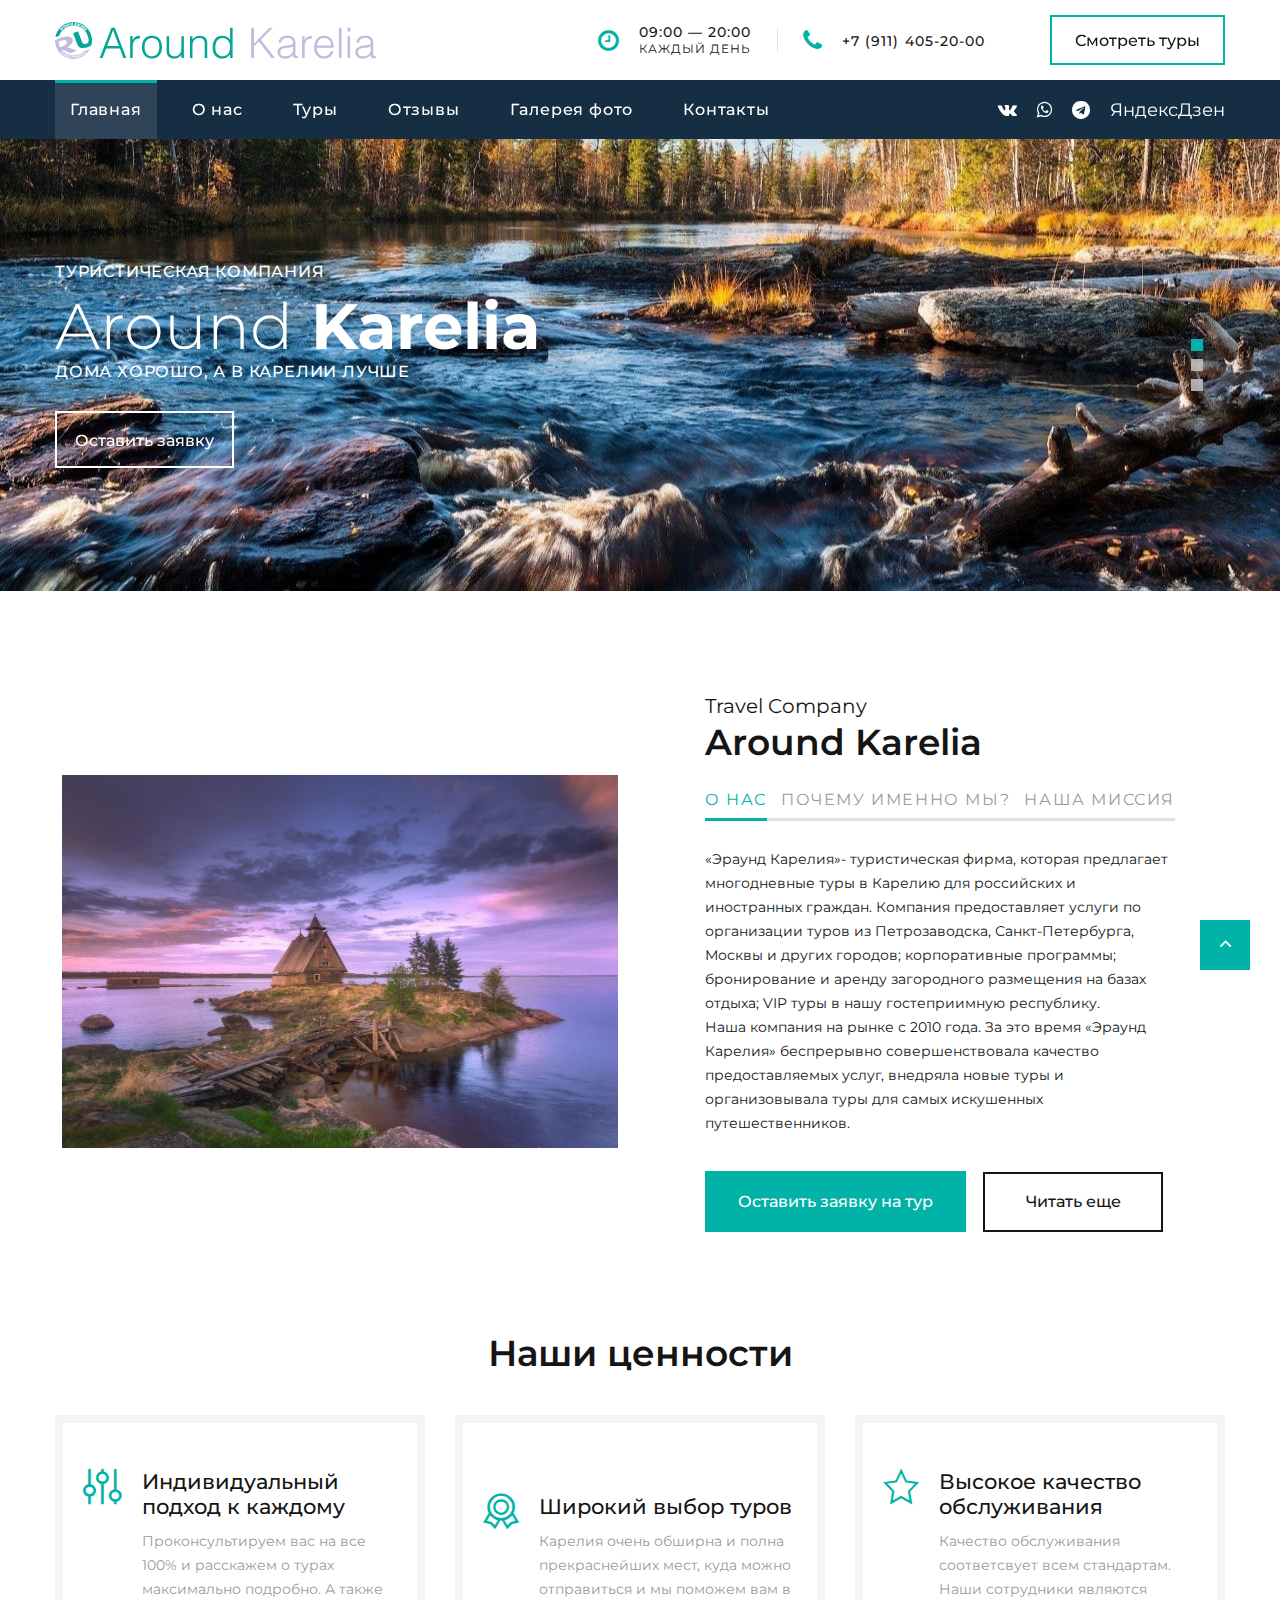
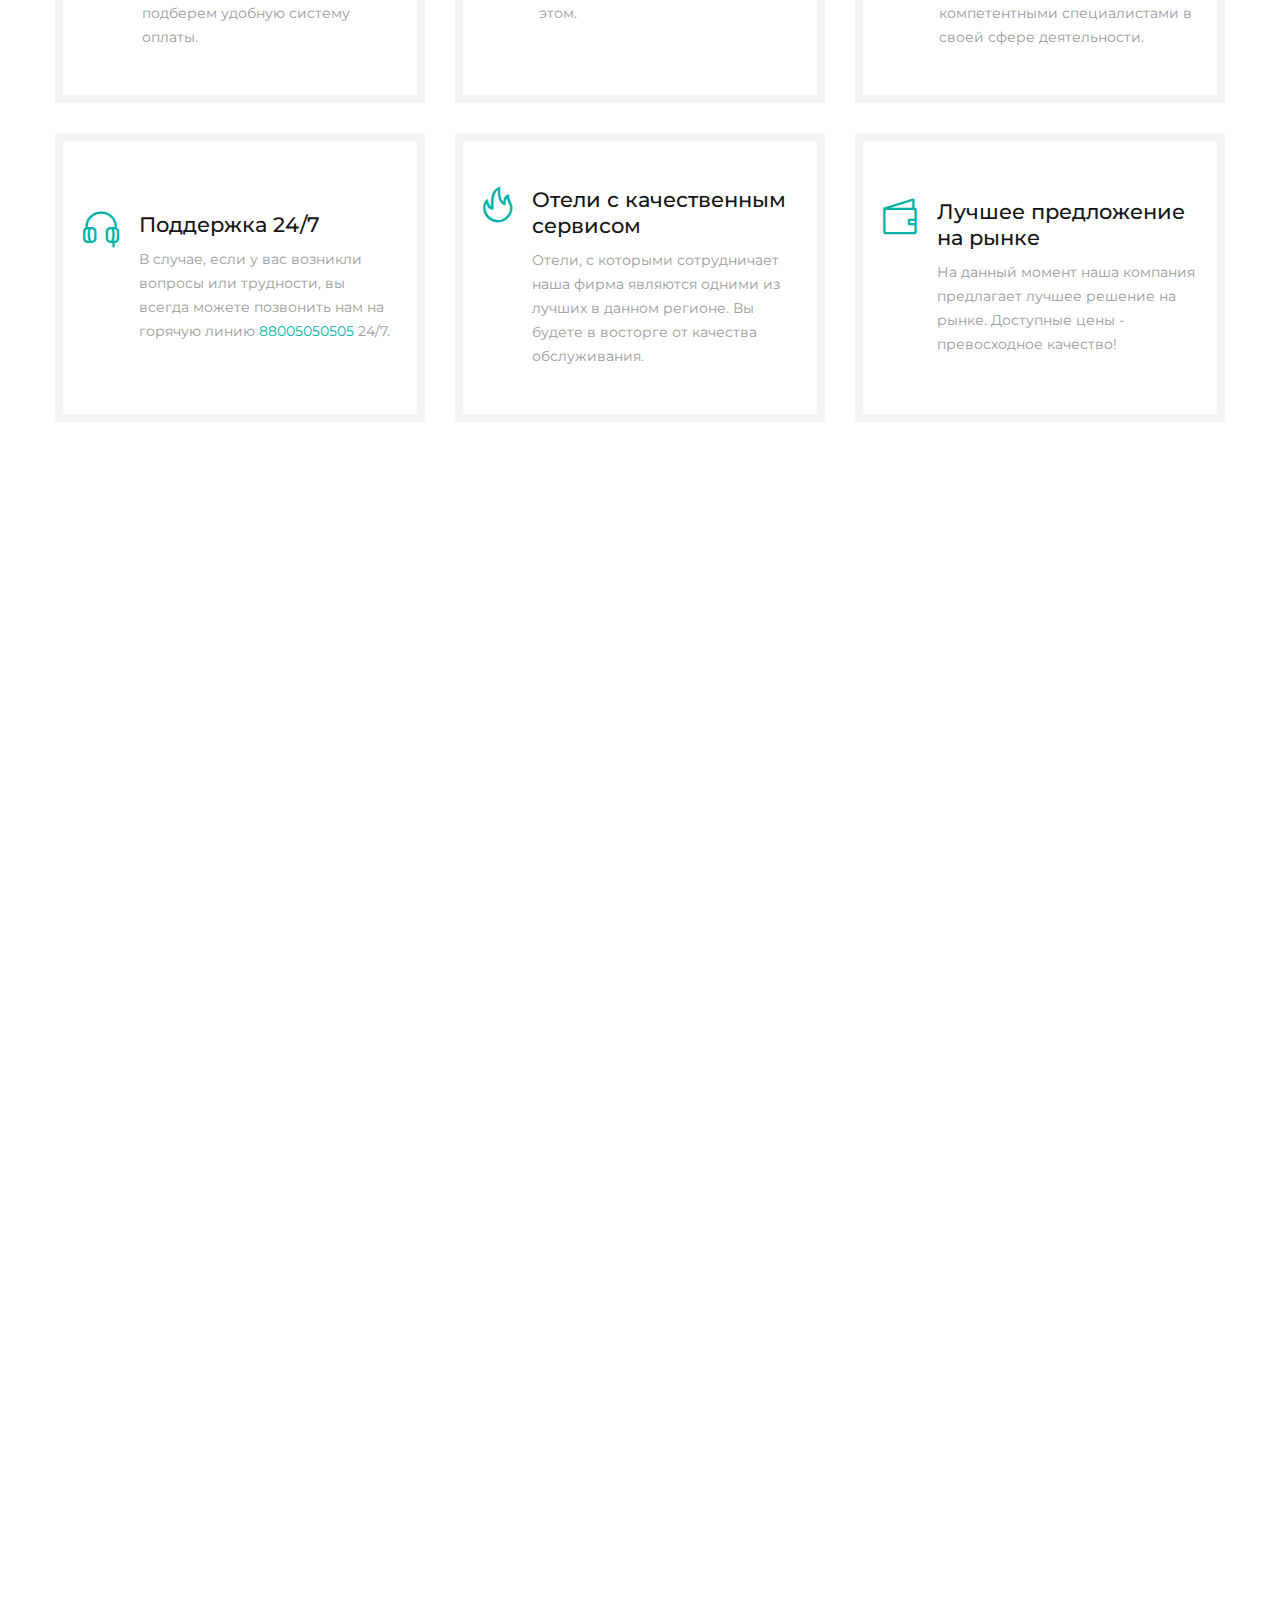
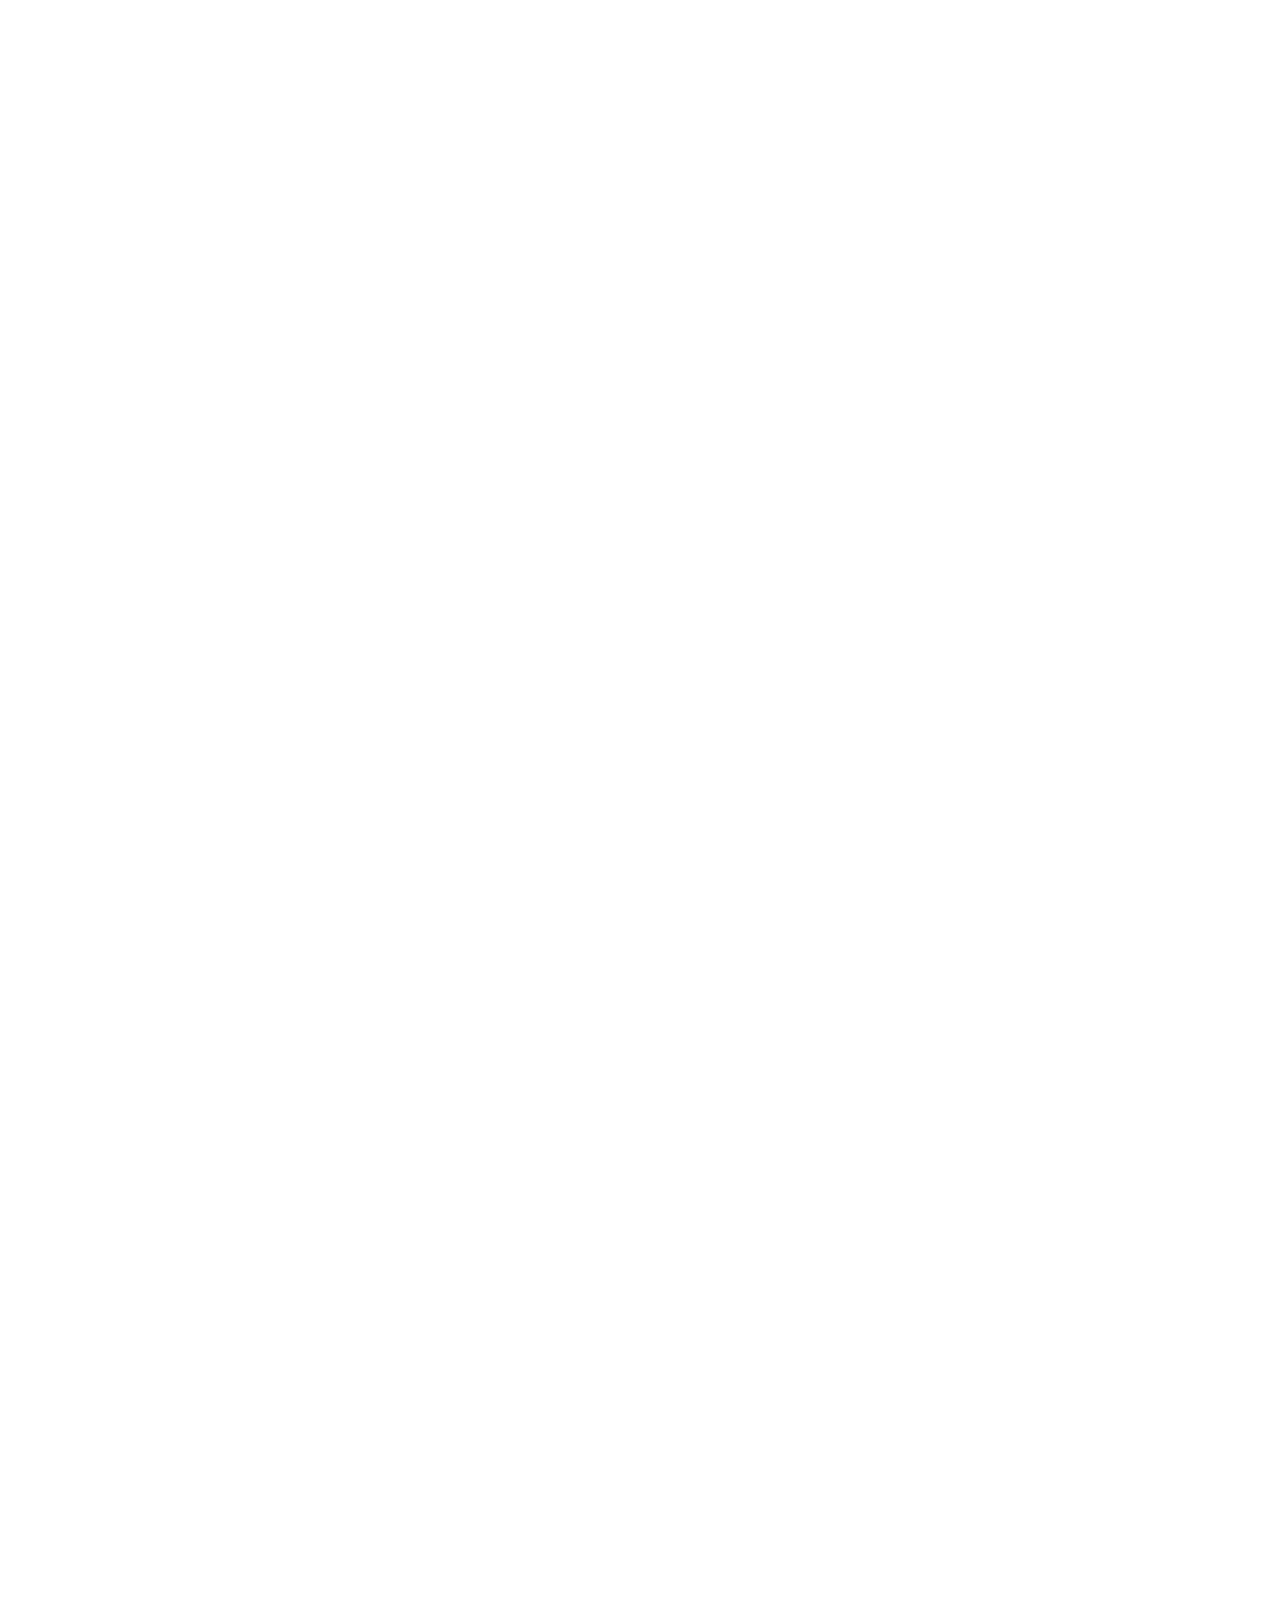
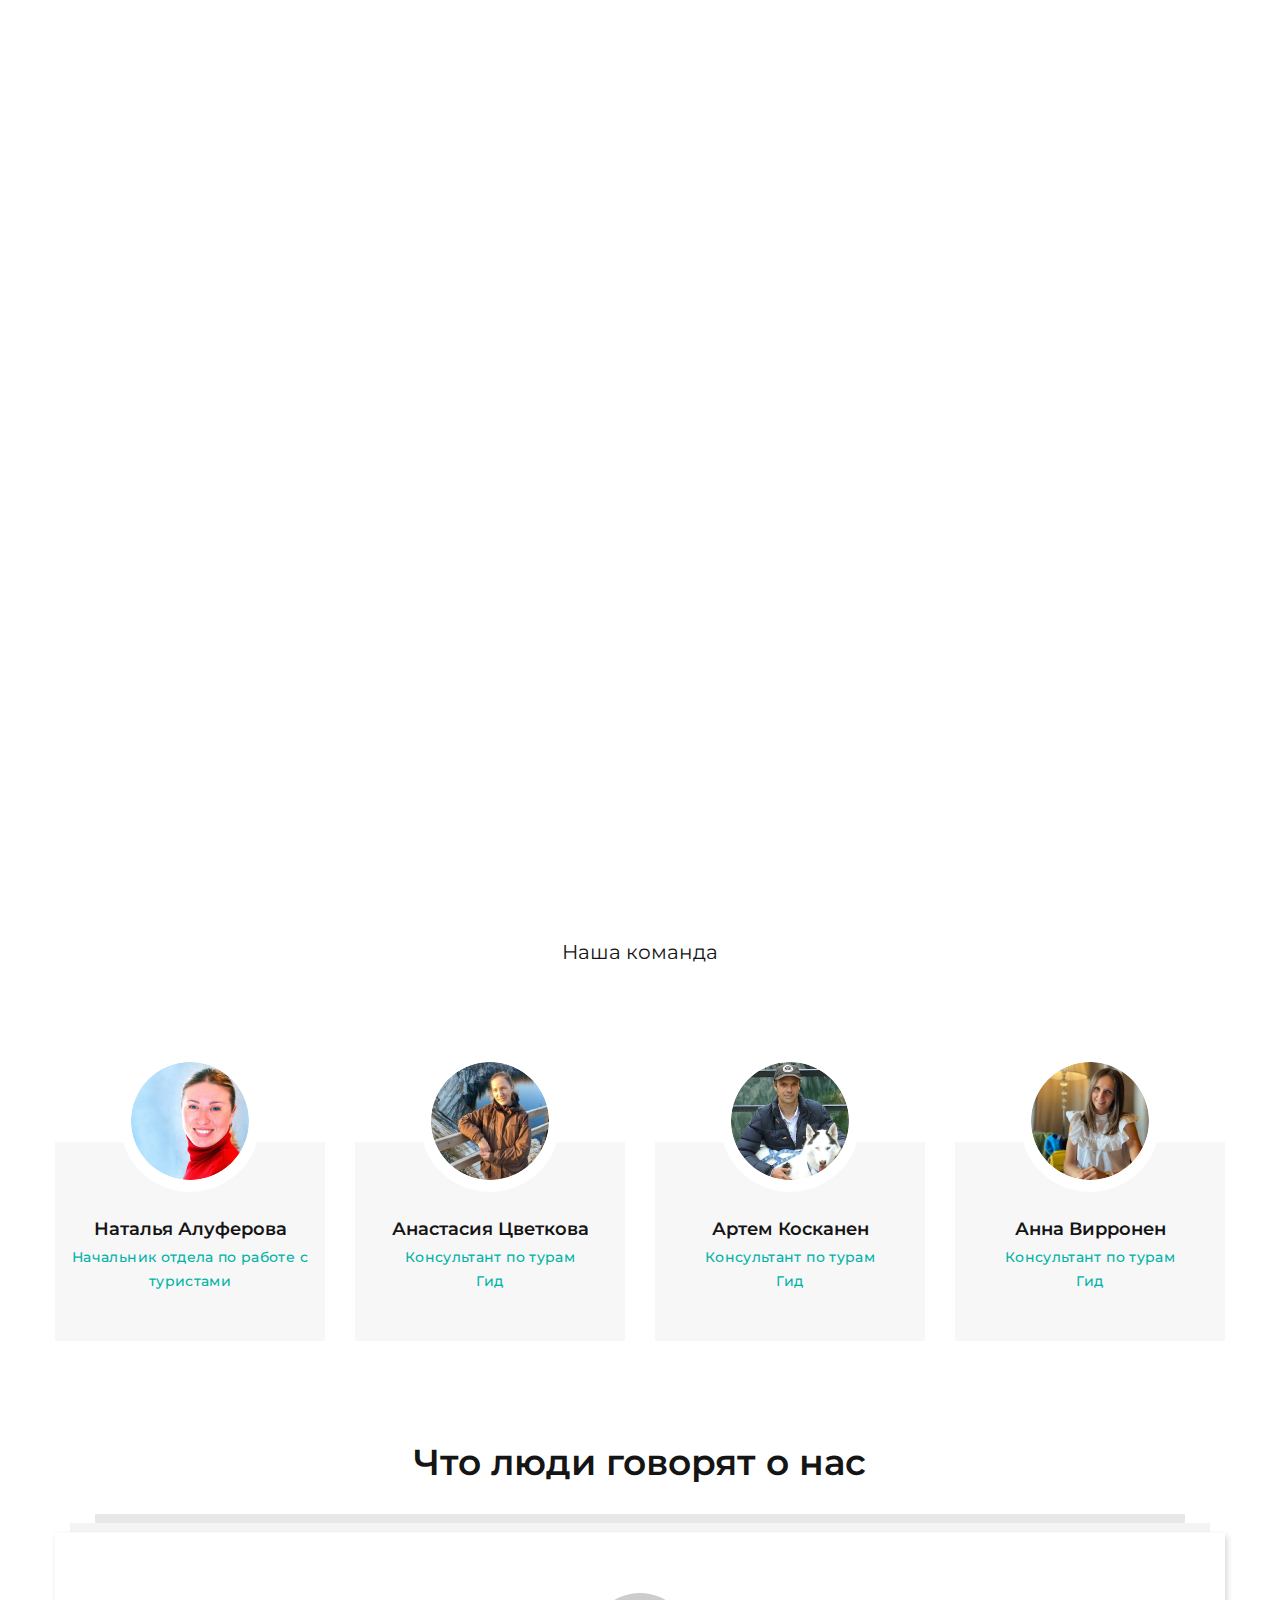
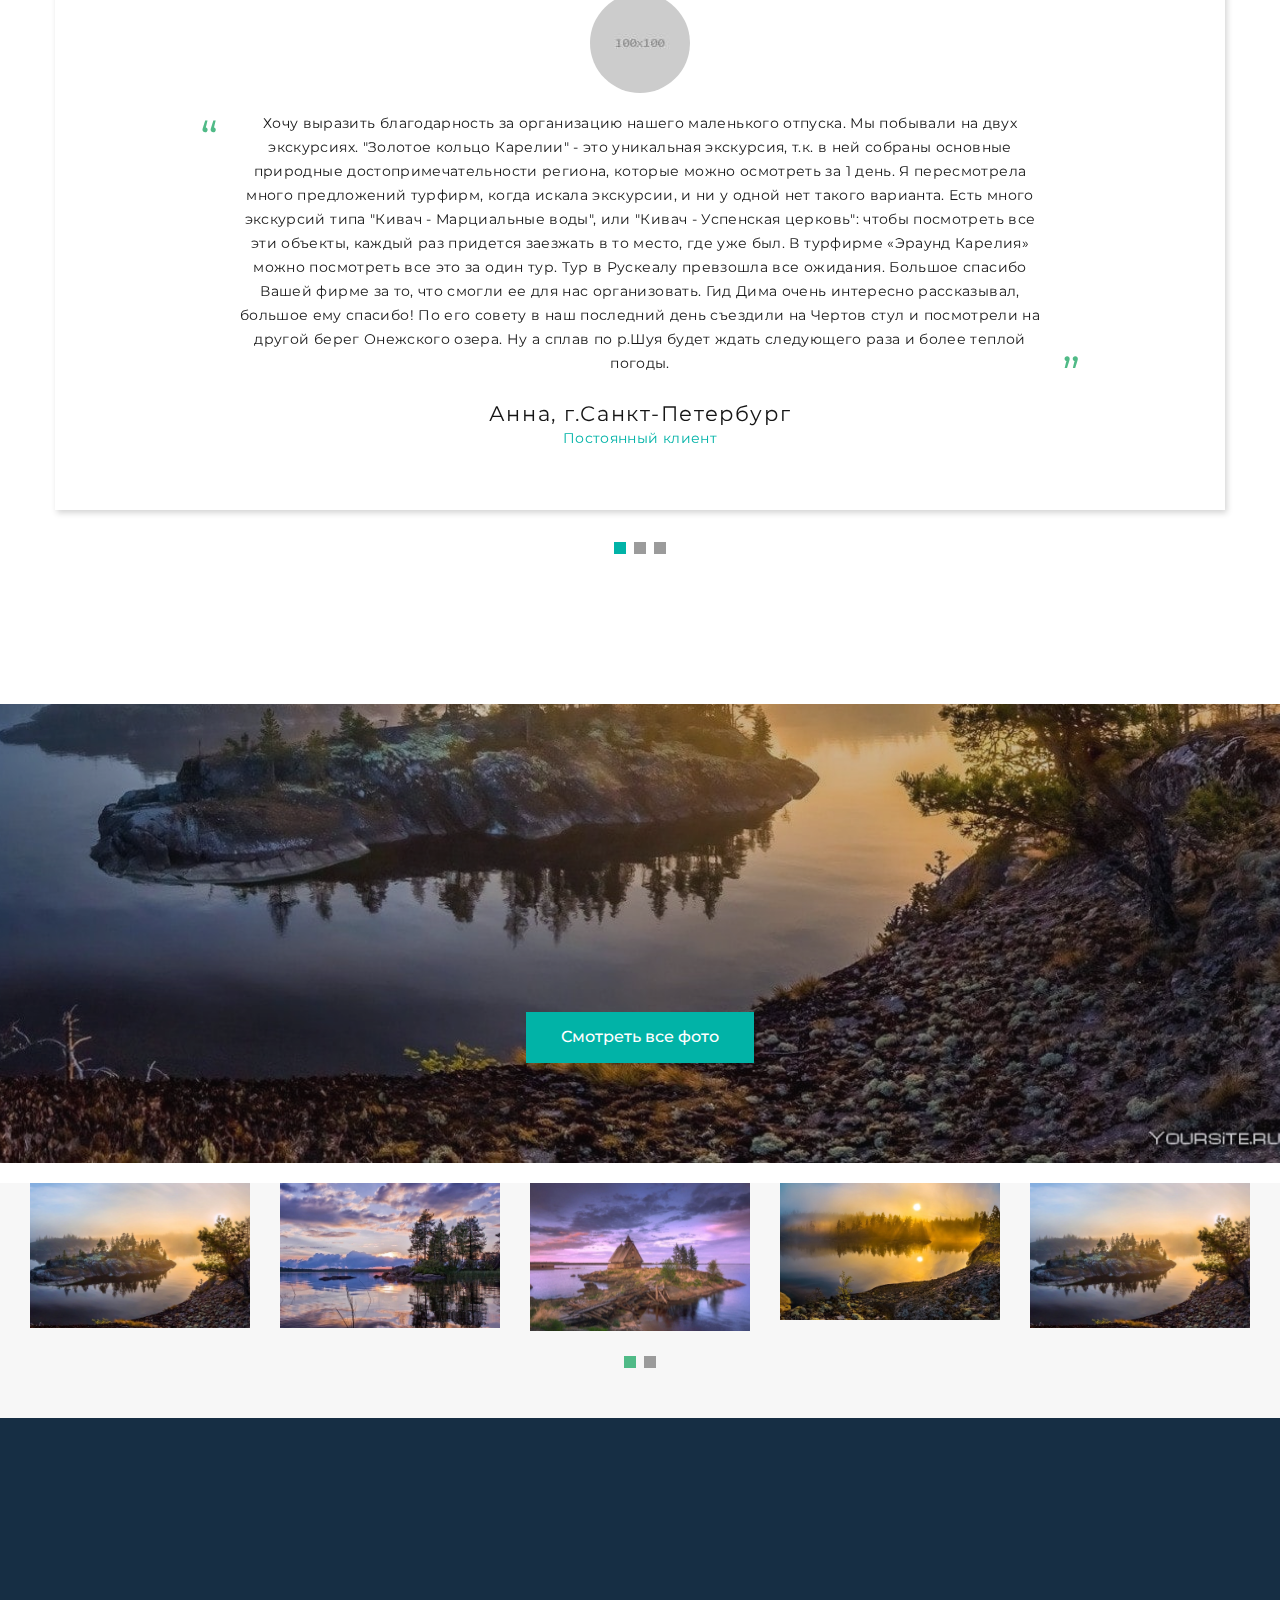
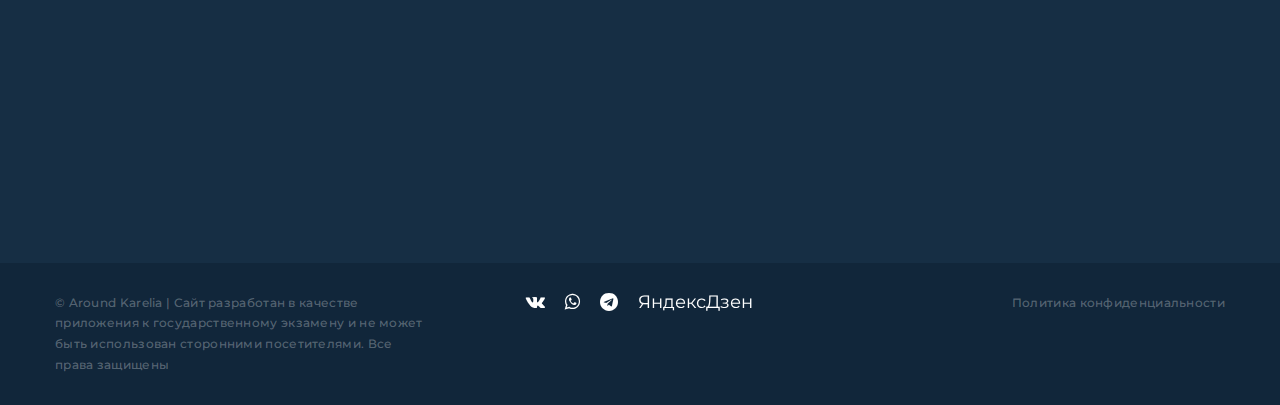
==== commit d029b83b: "download_01_05_2023_9" ====
--- a/index.html
+++ b/index.html
@@ -724,14 +724,14 @@
                     <h6 class="text-spacing-100 text-uppercase">Новости Карелии</h6>
                     <!-- Post Minimal 2-->
                     <article class="post post-minimal-2">
-                      <p class="post-minimal-2-title"><a href="#">Lorem ipsum dolor sit amet, consectetur adipisicing elit. Eius, officiis?</a></p>
+                      <p class="post-minimal-2-title"><a href="#">Новости Карелии Новости Карелии Новости Карелии Новости Карелии Новости Карелии</a></p>
                       <div class="post-minimal-2-time">
                         <time datetime="2019-05-04">Май 04, 2023</time>
                       </div>
                     </article>
                     <!-- Post Minimal 2-->
                     <article class="post post-minimal-2">
-                      <p class="post-minimal-2-title"><a href="#">Lorem ipsum dolor sit amet, consectetur adipisicing elit. Sit, cum.</a></p>
+                      <p class="post-minimal-2-title"><a href="#">Новости Карелии Новости Карелии Новости Карелии Новости Карелии Новости Карелии</a></p>
                       <div class="post-minimal-2-time">
                         <time datetime="2019-05-04">Май 04, 2023</time>
                       </div>
@@ -743,7 +743,7 @@
                 <div class="oh-desktop">
                   <div class="wow slideInLeft" data-wow-delay="0s">
                     <h6 class="text-spacing-100 text-uppercase">Меню</h6>
-                    <ul class="row-6 list-0 list-marked list-marked-md list-marked-secondary list-custom-1">
+                    <ul style="text-align: start;" class="row-6 list-0 list-marked list-marked-md list-marked-secondary list-custom-1">
                       <li><a href="index.html#anchor_about">О нас</a></li>
                       <li><a href="index.html#anchor_tours">Туры</a></li>
                       <li><a href="index.html#anchor_team">Наша команда</a></li>
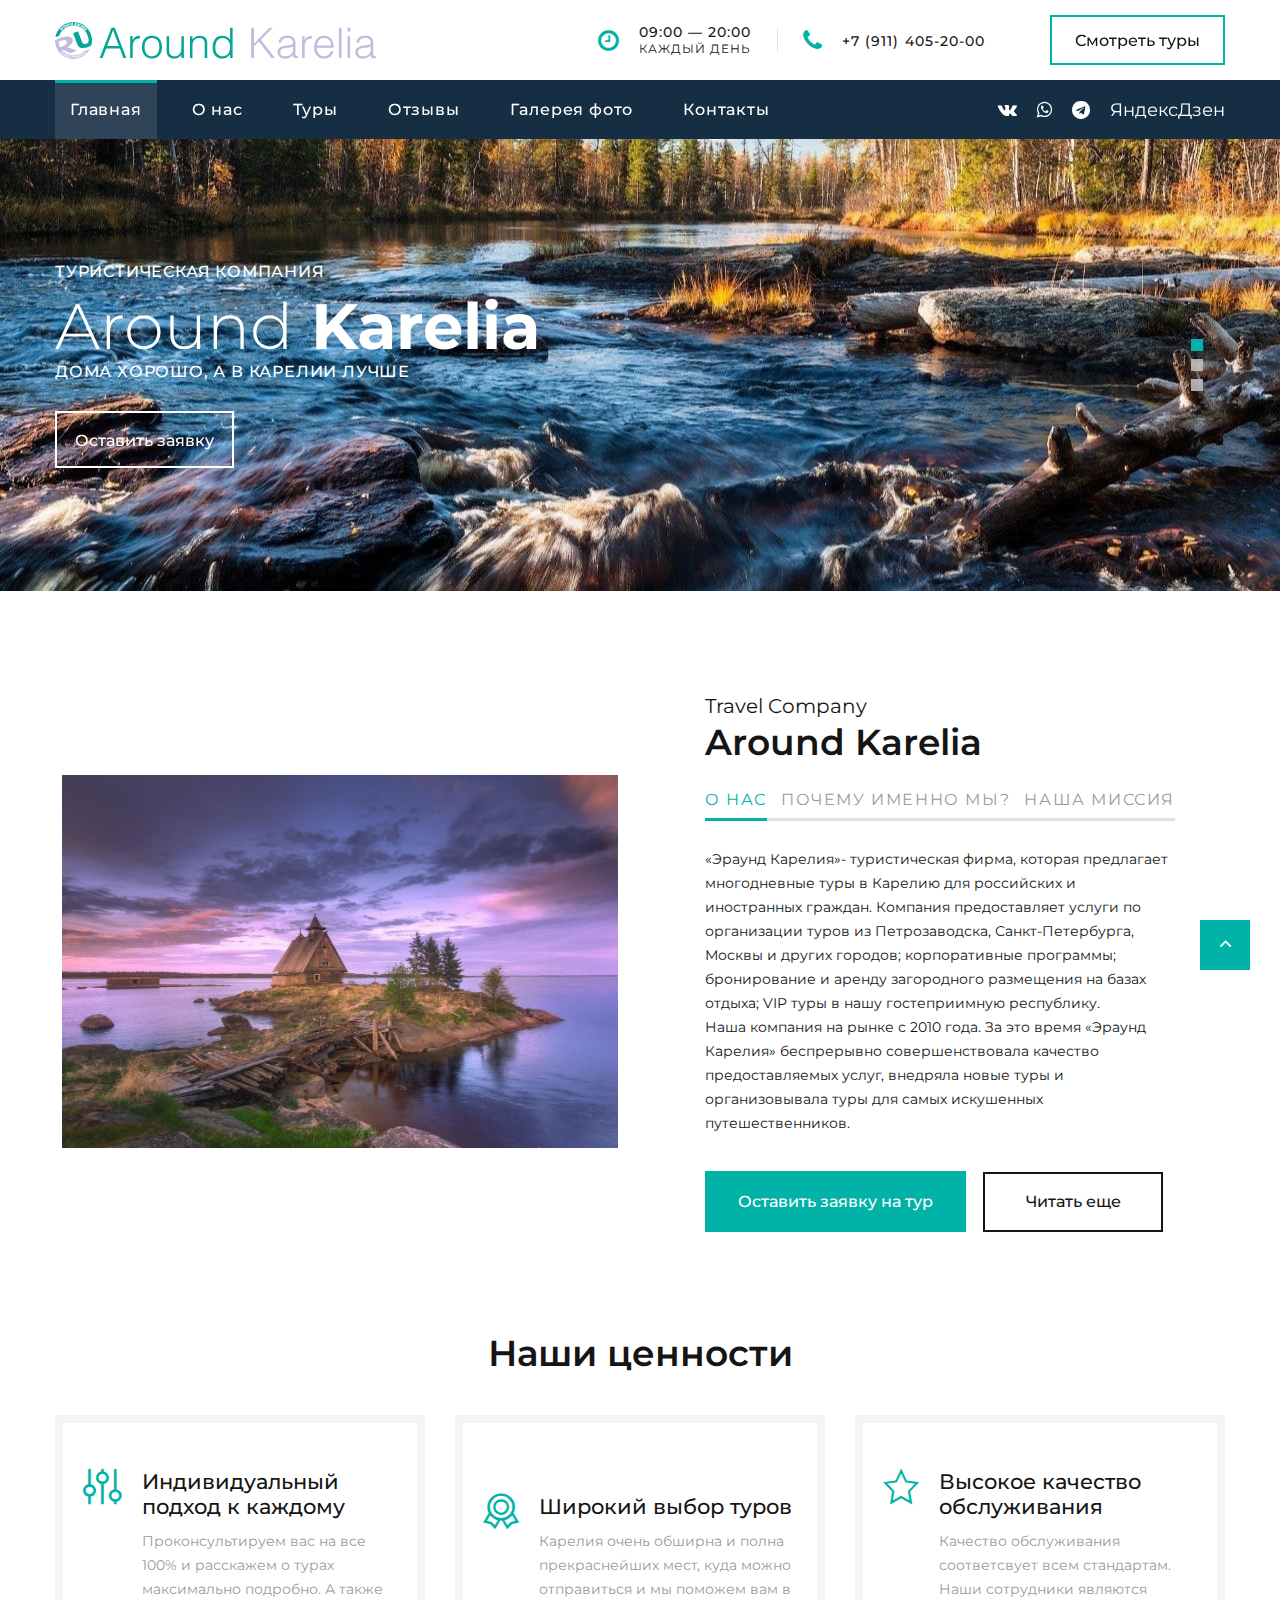
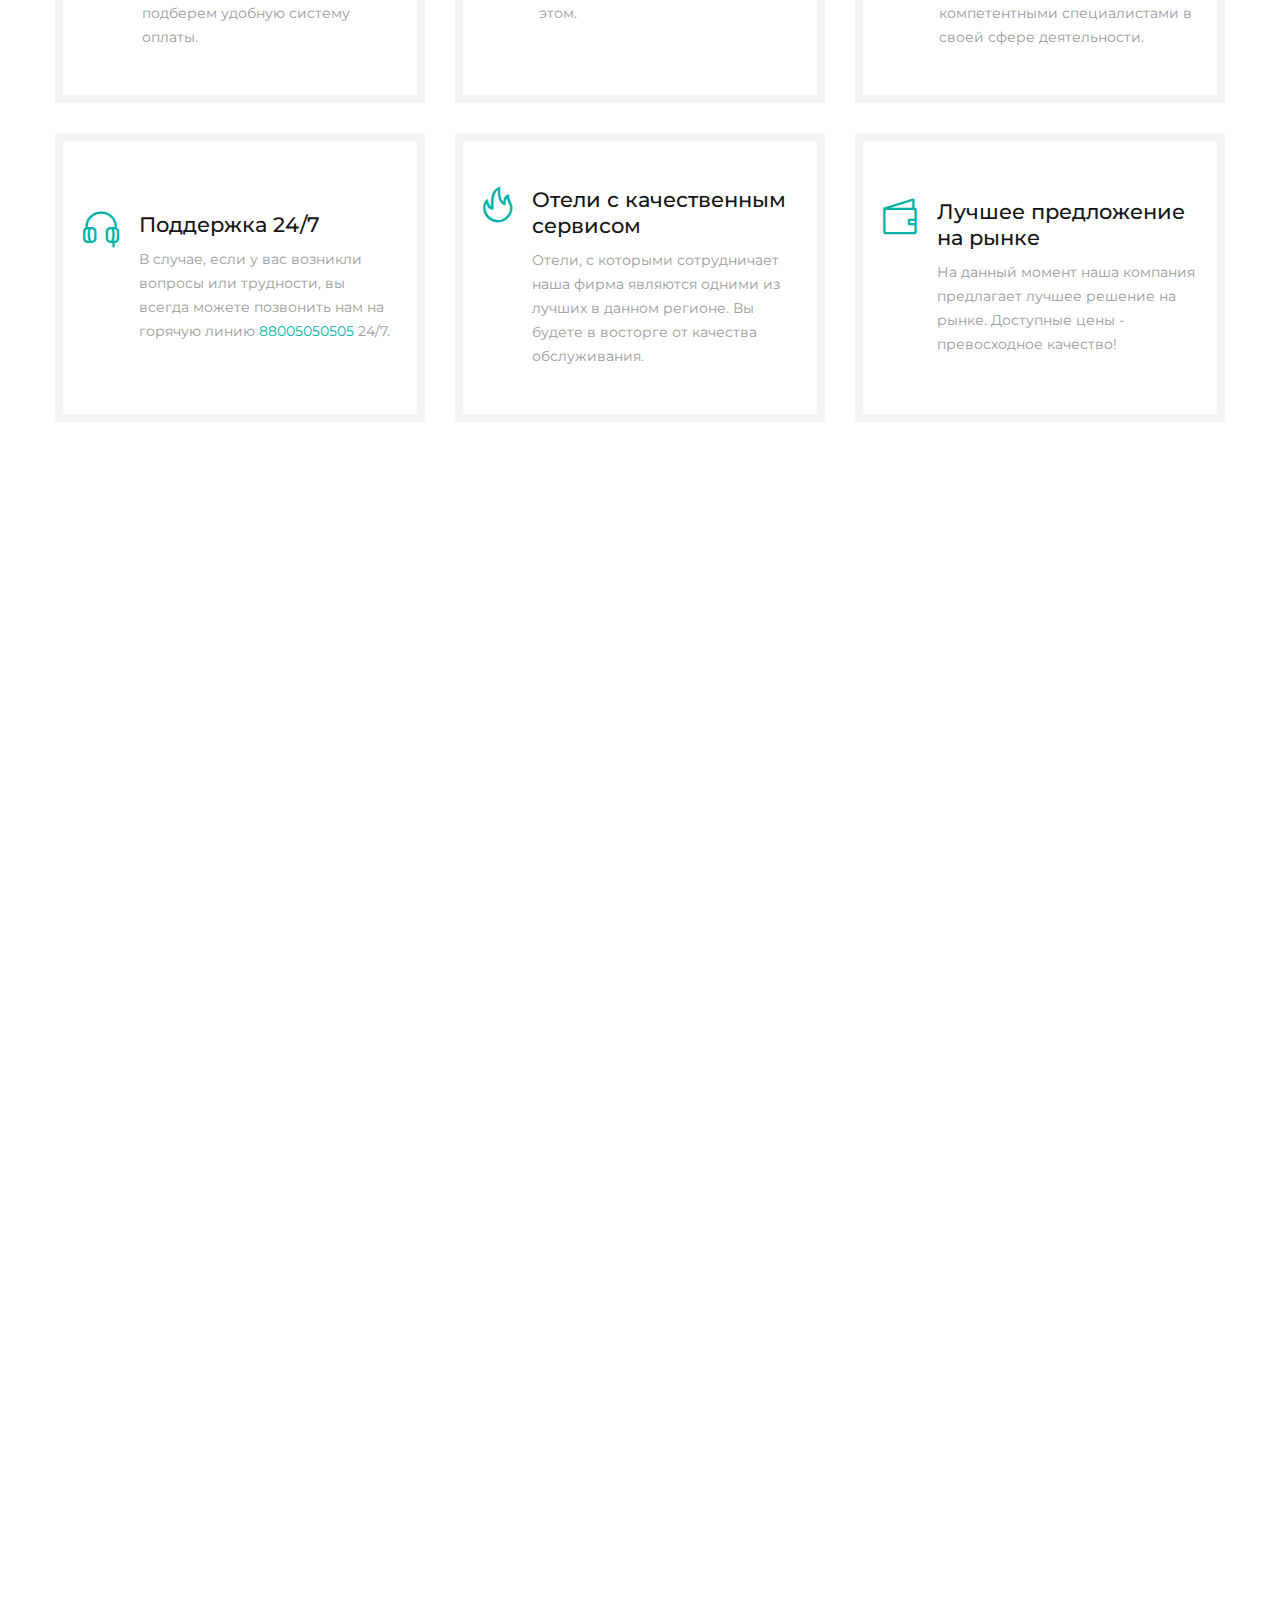
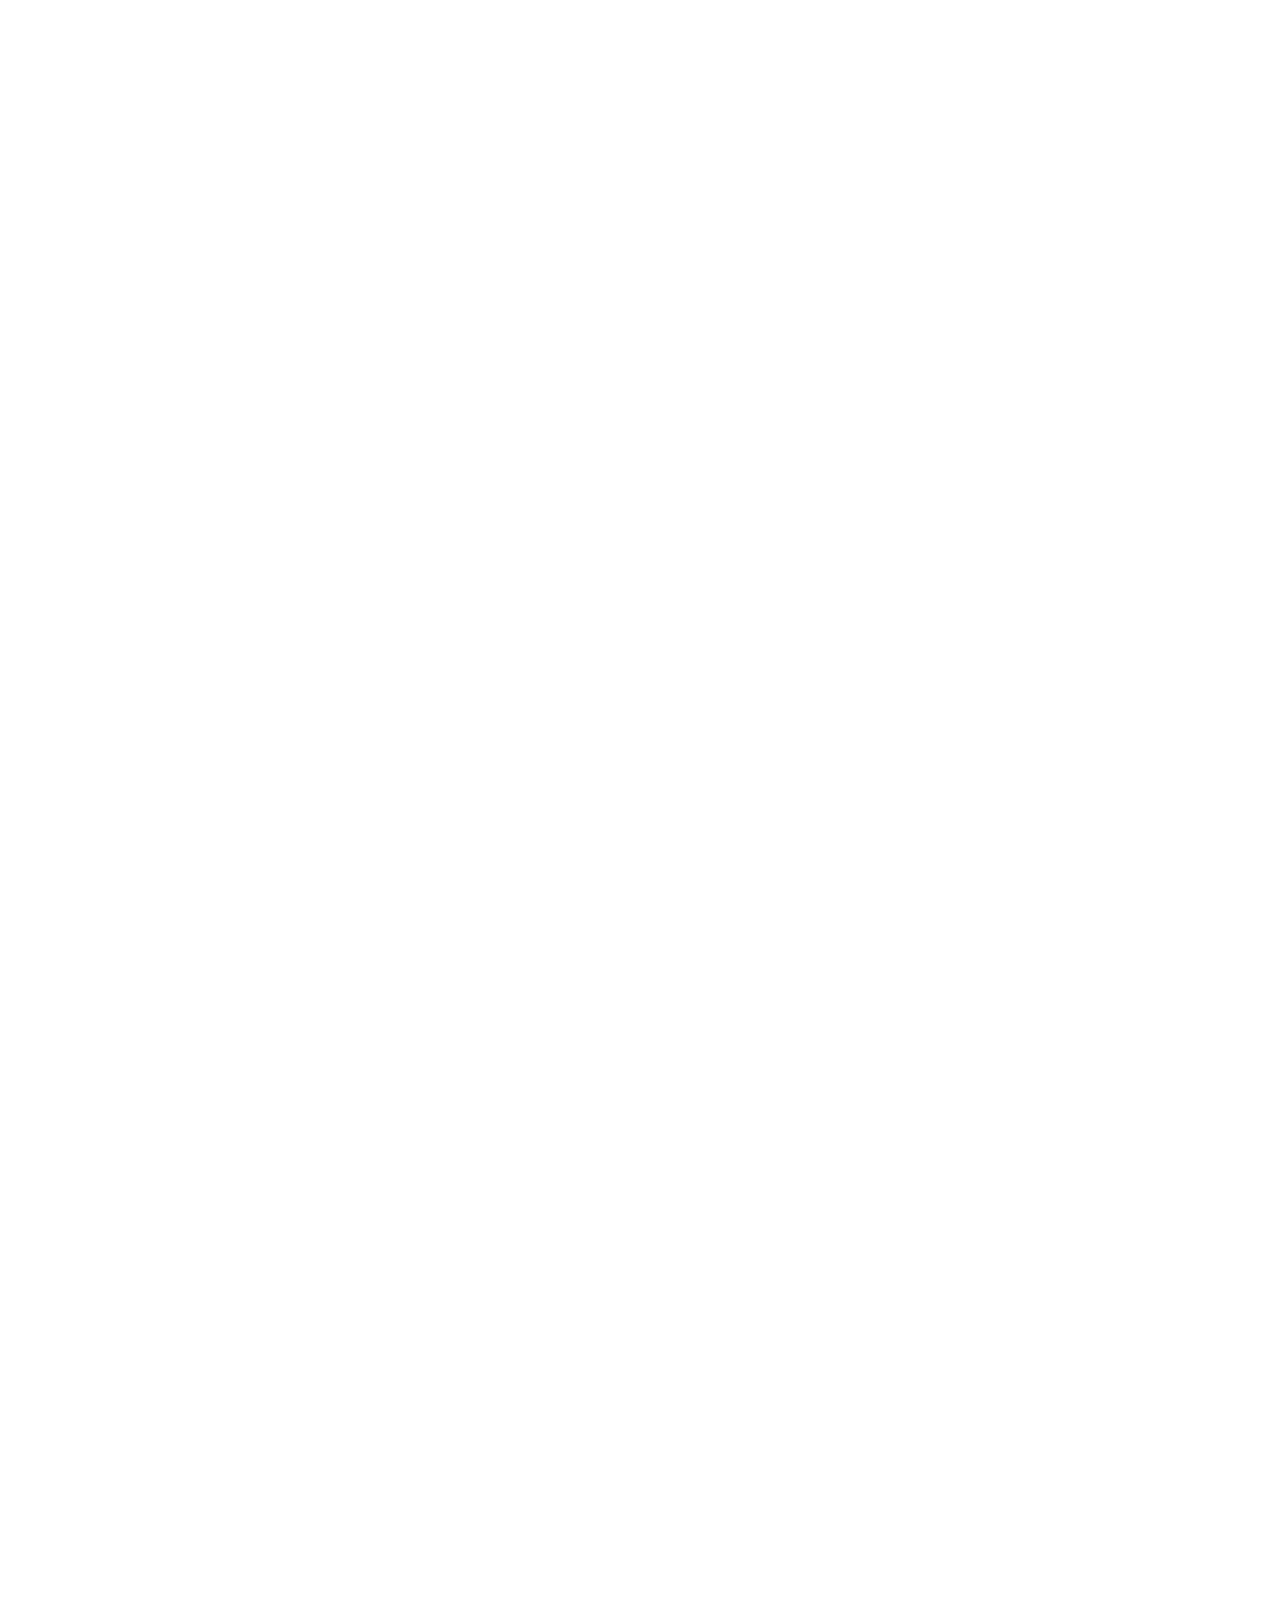
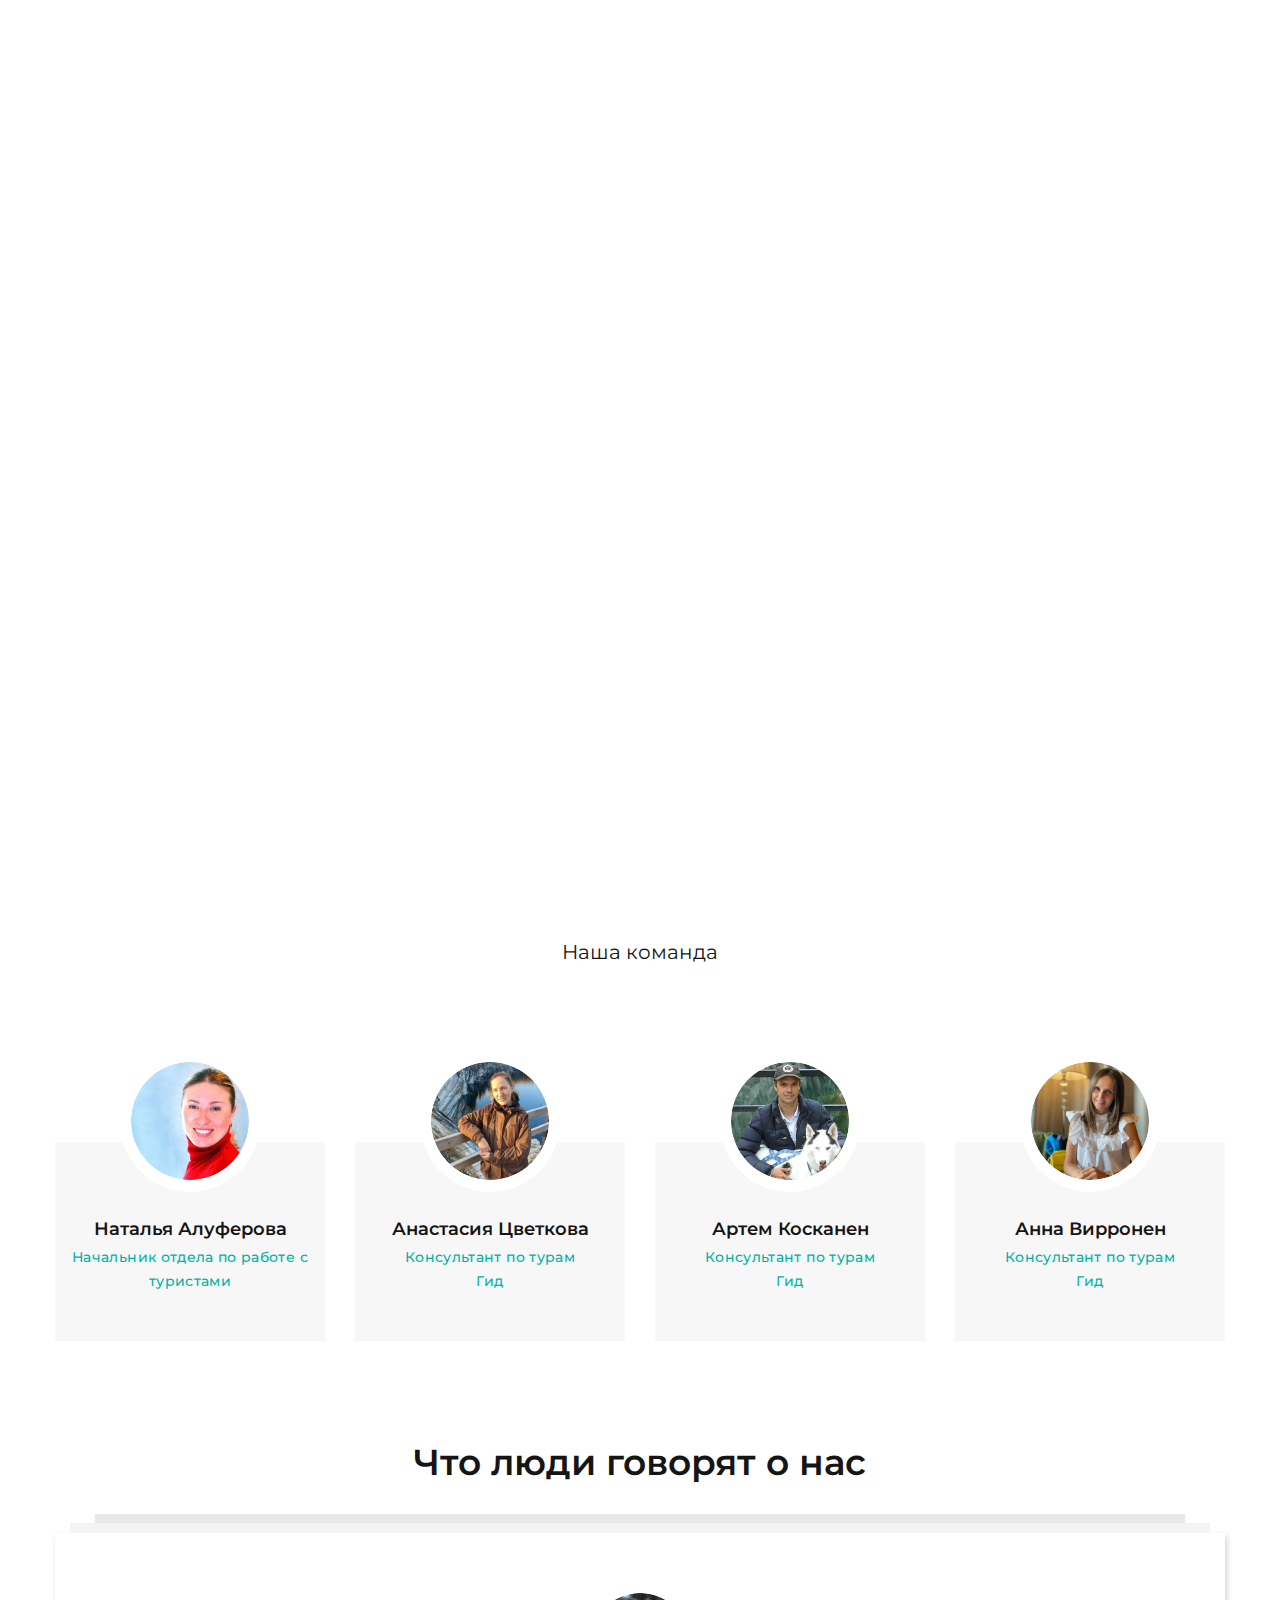
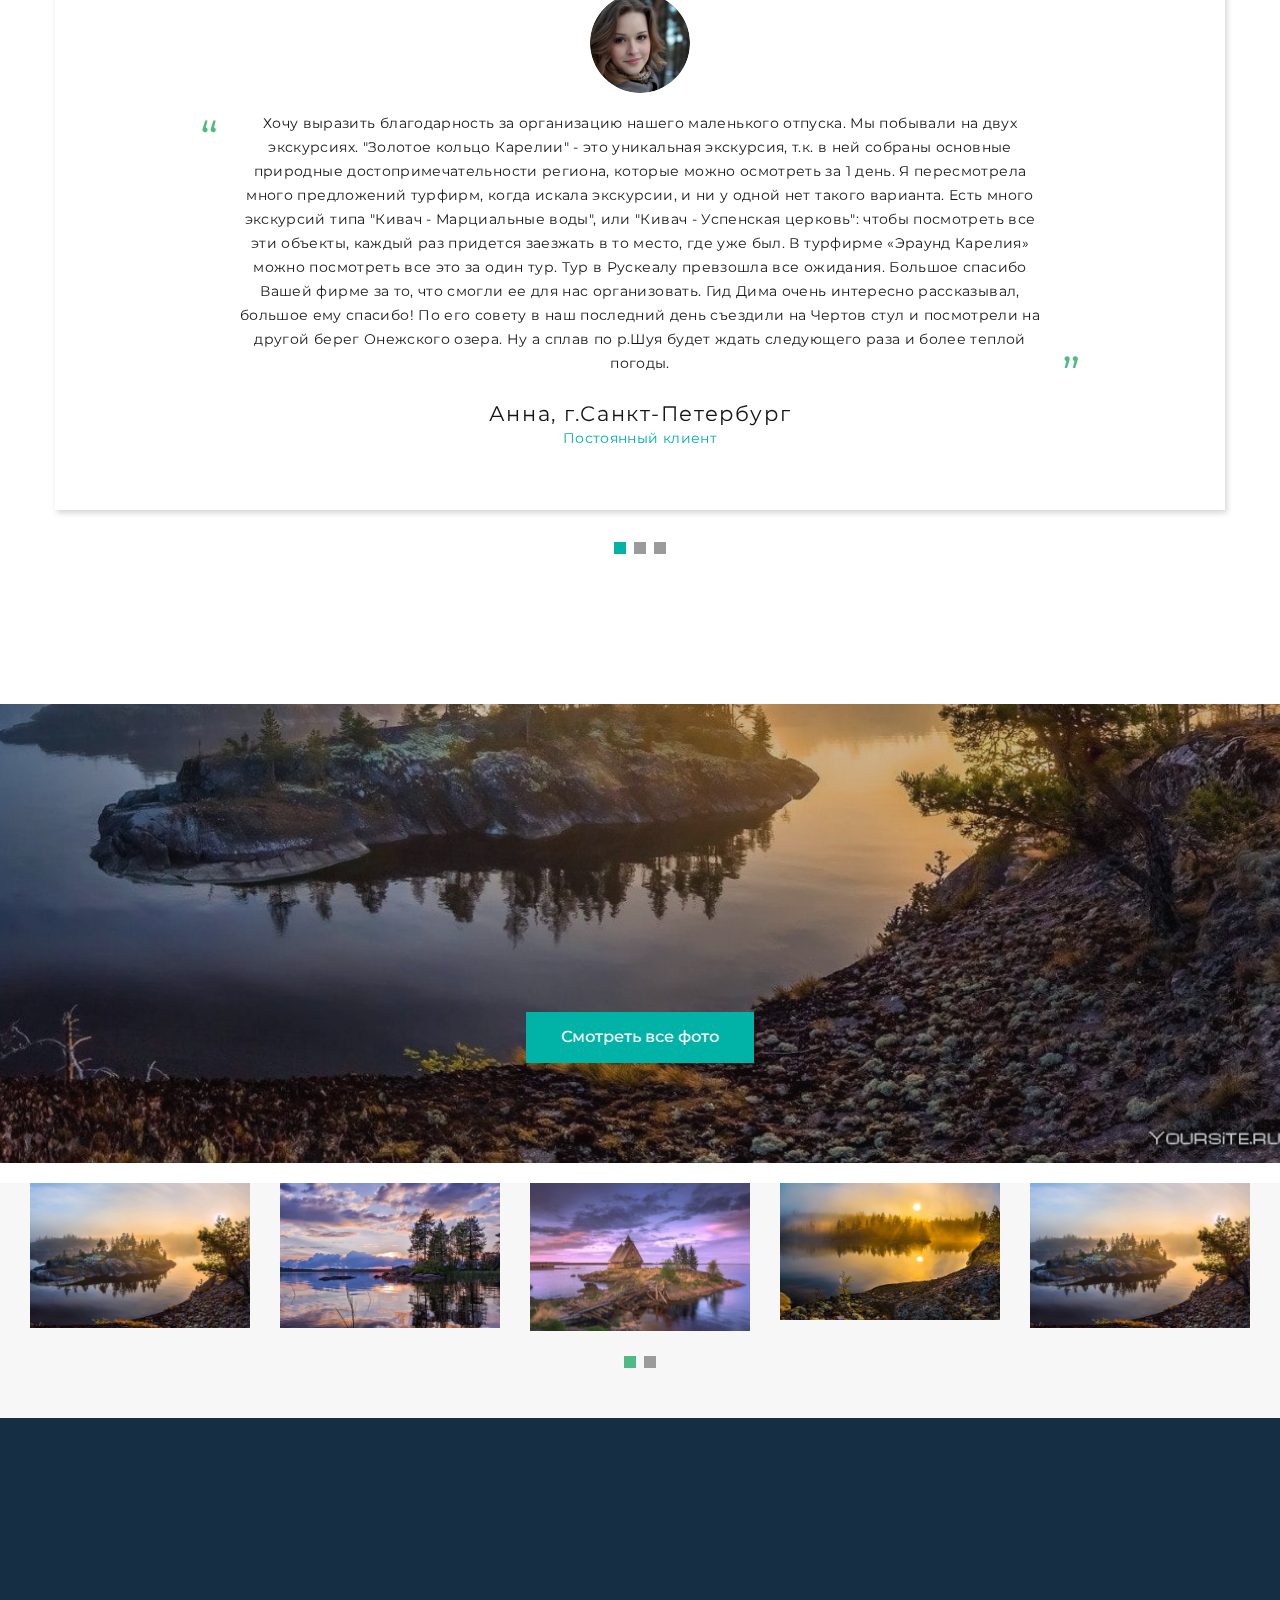
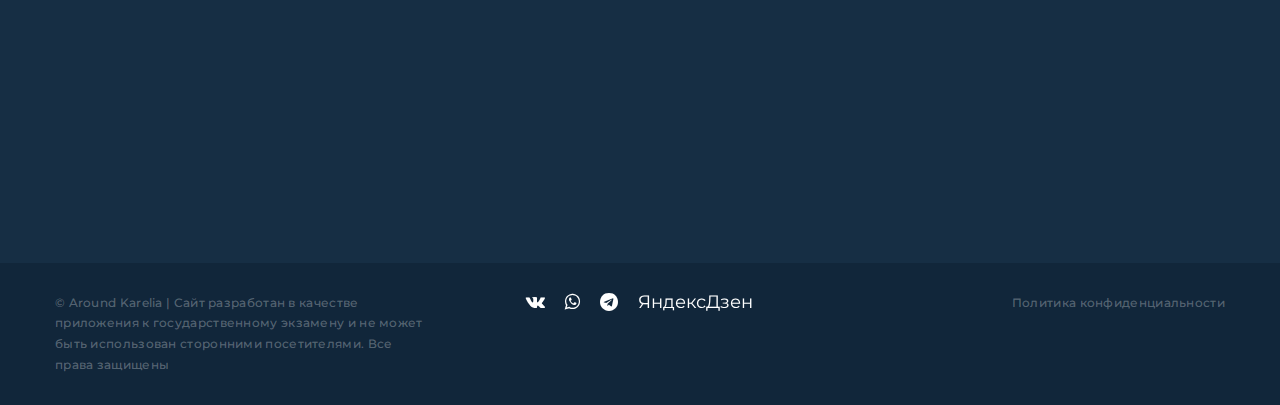
==== commit 777b0d28: "dwonload_01_05_2023_11" ====
--- a/index.html
+++ b/index.html
@@ -575,7 +575,7 @@
           <div class="owl-carousel owl-modern" data-items="1" data-stage-padding="15" data-margin="30" data-dots="true" data-animation-in="fadeIn" data-animation-out="fadeOut" data-autoplay="true">
             <!-- Quote Lisa-->
             <article class="quote-lisa">
-              <div class="quote-lisa-body"><a class="quote-lisa-figure" href="#"><img class="img-circles" src="images/user-16-100x100.jpg" alt="" width="100" height="100"/></a>
+              <div class="quote-lisa-body"><a class="quote-lisa-figure" href="#"><img class="img-circles" src="images/face_2.jpg" alt="" width="100" height="100"/></a>
                 <div class="quote-lisa-text">
                   <p class="q">Хочу выразить благодарность за организацию нашего маленького отпуска. Мы побывали на двух экскурсиях. "Золотое кольцо Карелии" - это уникальная экскурсия, т.к. в ней собраны основные природные достопримечательности региона, которые можно осмотреть за 1 день. Я пересмотрела много предложений турфирм, когда искала экскурсии, и ни у одной нет такого варианта. Есть много экскурсий типа "Кивач - Марциальные воды", или "Кивач - Успенская церковь": чтобы посмотреть все эти объекты, каждый раз придется заезжать в то место, где уже был. В турфирме «Эраунд Карелия» можно посмотреть все это за один тур.
 Тур в Рускеалу превзошла все ожидания. Большое спасибо Вашей фирме за то, что смогли ее для нас организовать. Гид Дима очень интересно рассказывал, большое ему спасибо! По его совету в наш последний день съездили на Чертов стул и посмотрели на другой берег Онежского озера.
@@ -587,7 +587,7 @@
             </article>
             <!-- Quote Lisa-->
             <article class="quote-lisa">
-              <div class="quote-lisa-body"><a class="quote-lisa-figure" href="#"><img class="img-circles" src="images/user-17-100x100.jpg" alt="" width="100" height="100"/></a>
+              <div class="quote-lisa-body"><a class="quote-lisa-figure" href="#"><img class="img-circles" src="images/face_3.jpg" alt="" width="100" height="100"/></a>
                 <div class="quote-lisa-text">
                   <p class="q">Добрый день! Брали тур в середине апреля, осталась очень довольна. Сложно выделить по яркости впечатлений какое-то одно место - все они совершенно разные, все очень красивы, самобытны и произвели яркое впечатление. Приятно порадовало, что туристический сезон ещё не начался, а тур был организован, что называется, в индивидуальном порядке, не было толп людей на протяжении всего маршрута. В церкви Успения в Кондопоге мы вообще были первыми посетителями за весь день, насладились тишиной, уединением. Очень общительной оказалась женщина-смотритель, с удовольствием всё рассказала-показала, хотя экскурсоводы в это время ещё не работают.
 Спасибо организаторам, если буду путешествовать по Карелии - обращусь снова. Желаю успехов в работе и доброжелательных клиентов. ))</p>
@@ -598,7 +598,7 @@
             </article>
             <!-- Quote Lisa-->
             <article class="quote-lisa">
-              <div class="quote-lisa-body"><a class="quote-lisa-figure" href="#"><img class="img-circles" src="images/user-18-100x100.jpg" alt="" width="100" height="100"/></a>
+              <div class="quote-lisa-body"><a class="quote-lisa-figure" href="#"><img class="img-circles" src="images/face_1.jpg" alt="" width="100" height="100"/></a>
                 <div class="quote-lisa-text">
                   <p class="q">Хочется отметить хороший, тёплый, новый автобус, под уверенным управлением водителя Евгения.
 Отдельное спасибо хочется сказать экскурсоводу Анне, она внимательная к туристам, заботилась о том что бы нам было комфортно, ее экскурсии были интересные и увлекательные. Анна обладает энциклопедическими знаниями в разных отраслях, с удовольствием отвечает на вопросы, безумно любит свой край и старается рассказать о нем как можно больше. У меня были поездки на остров Кижи и водопад Кивач.
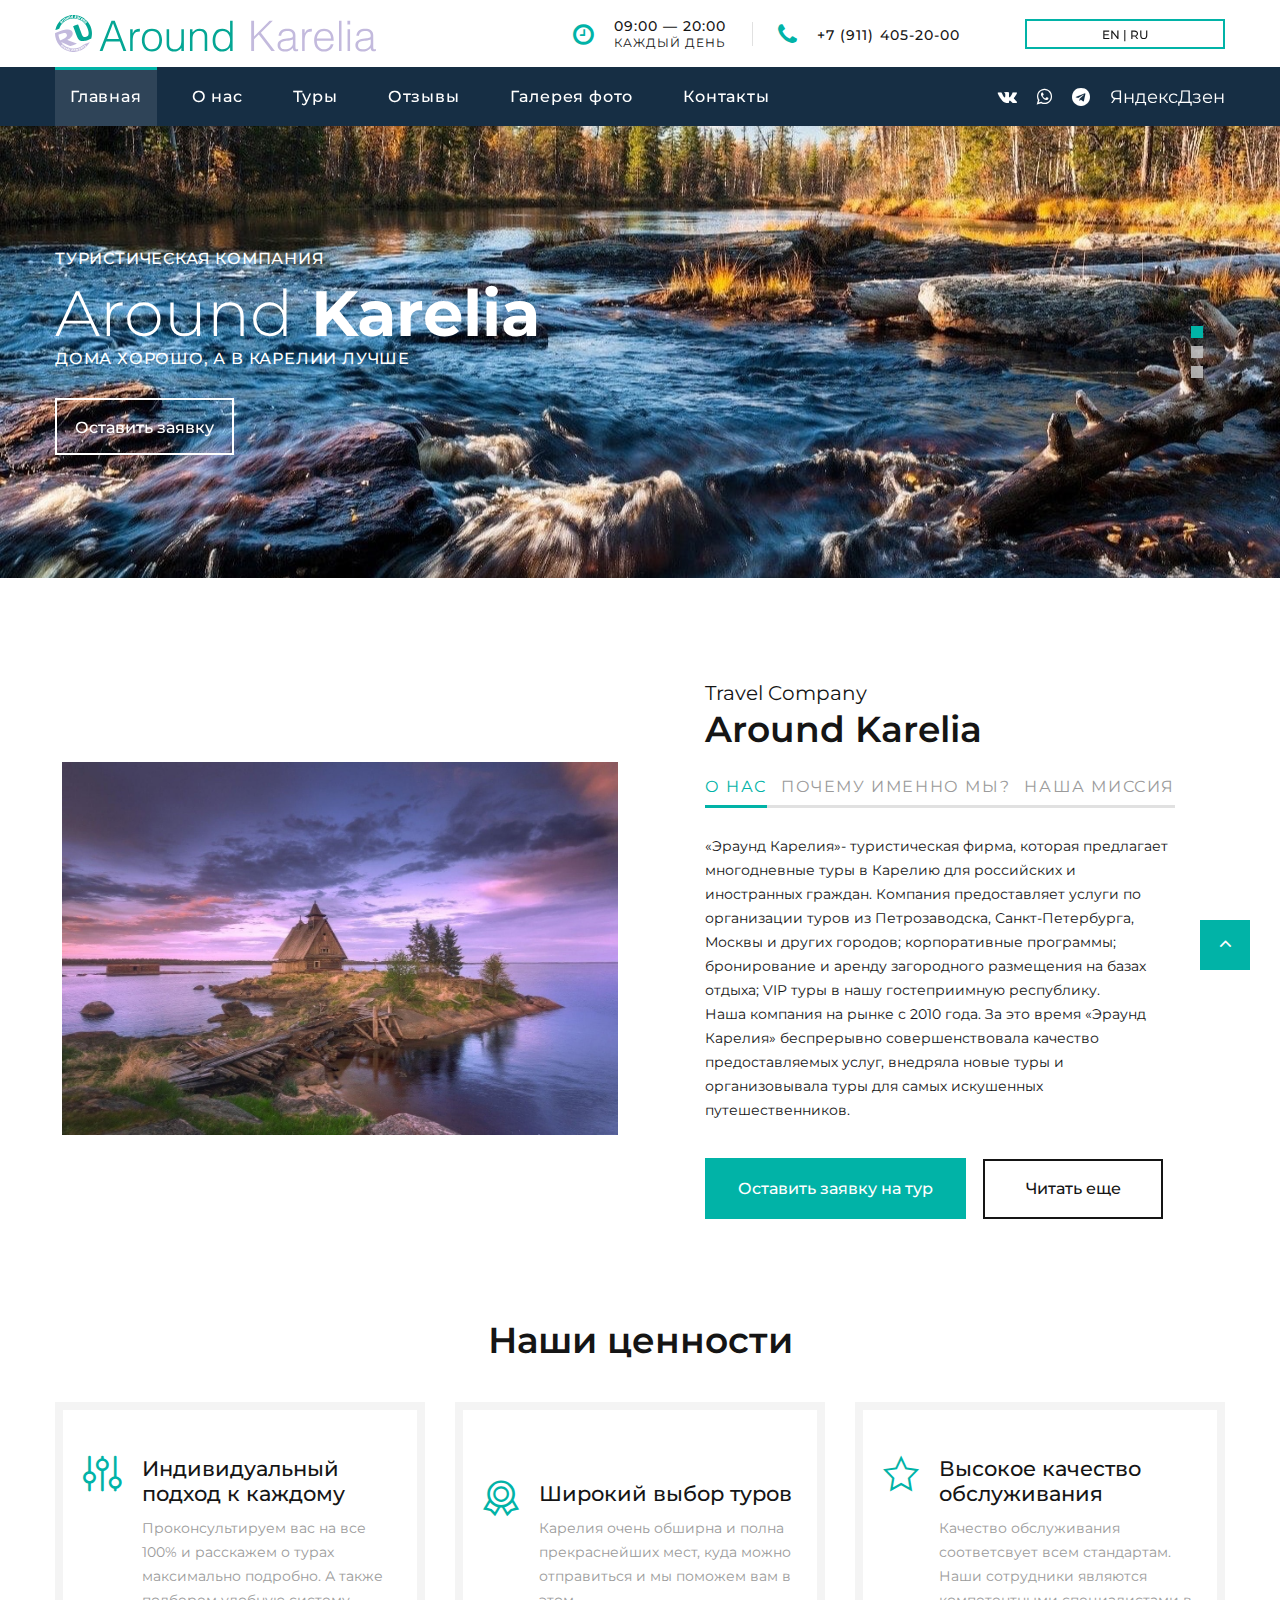
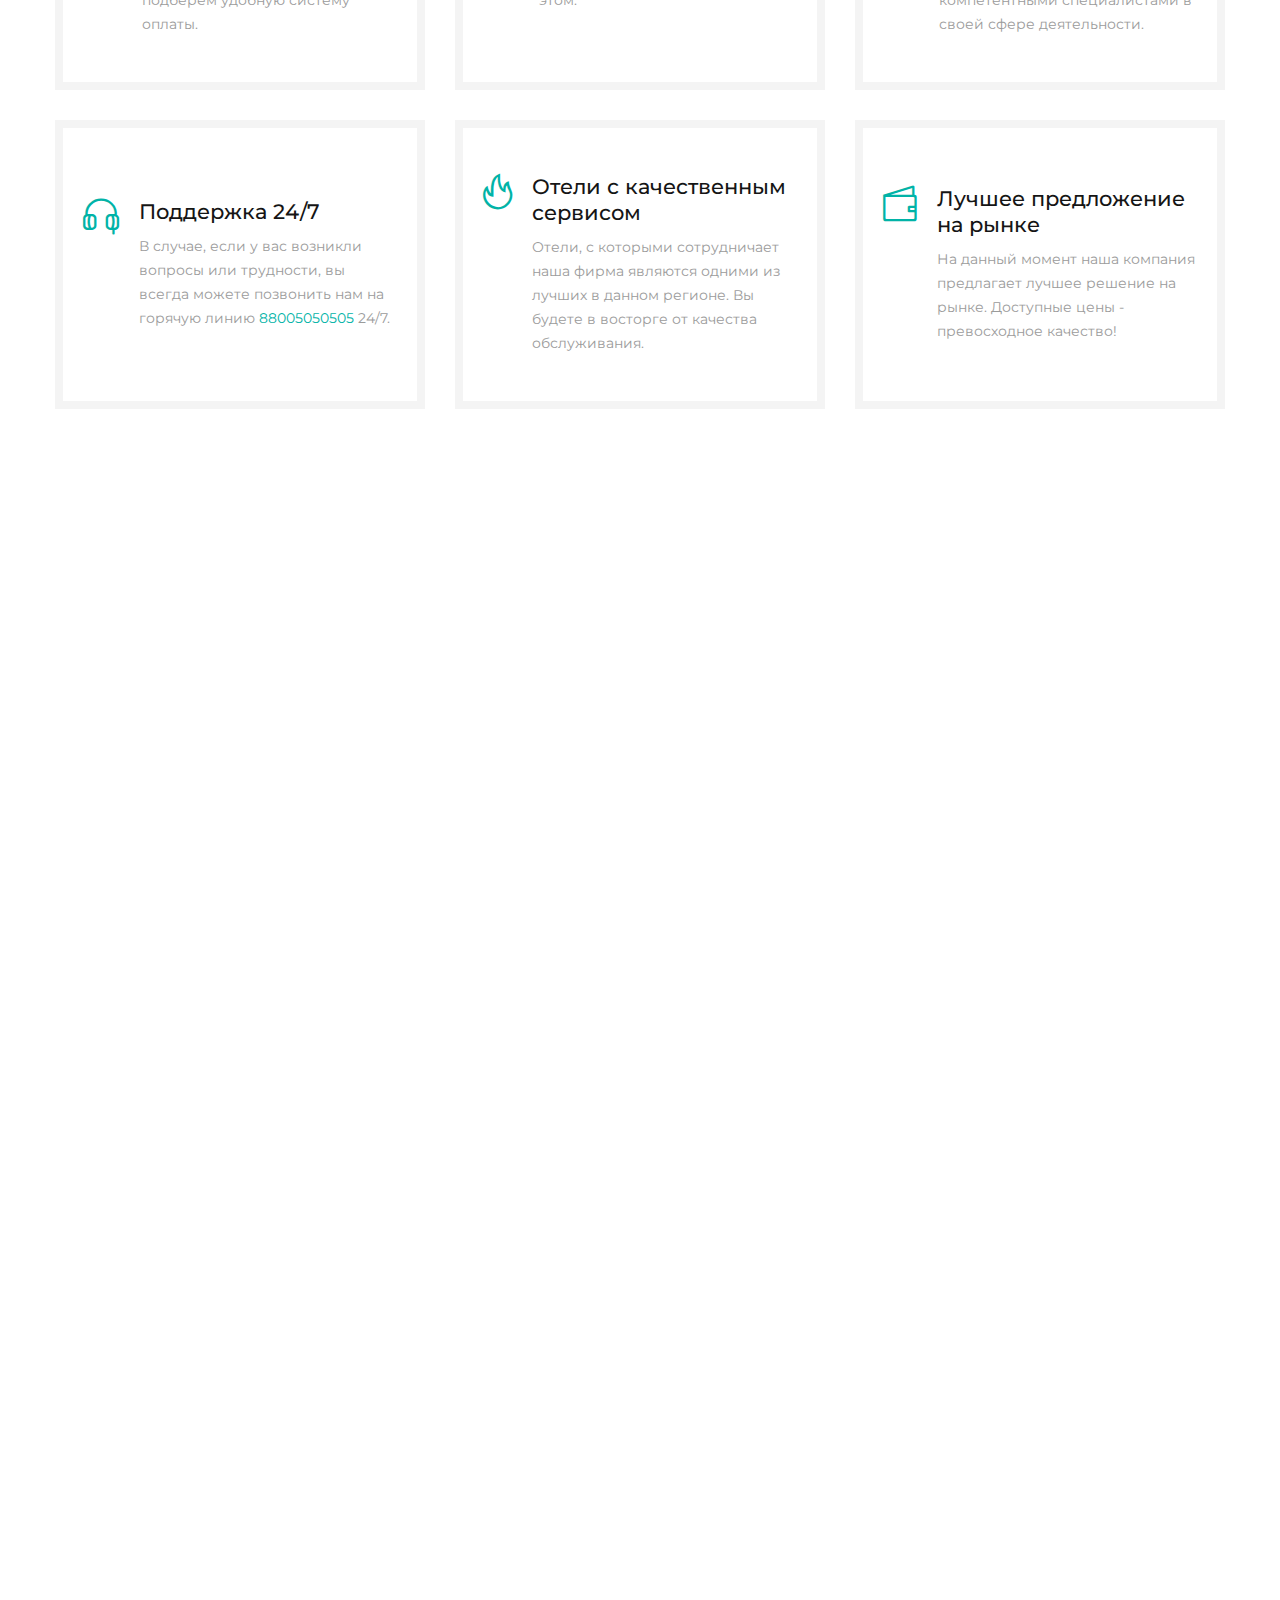
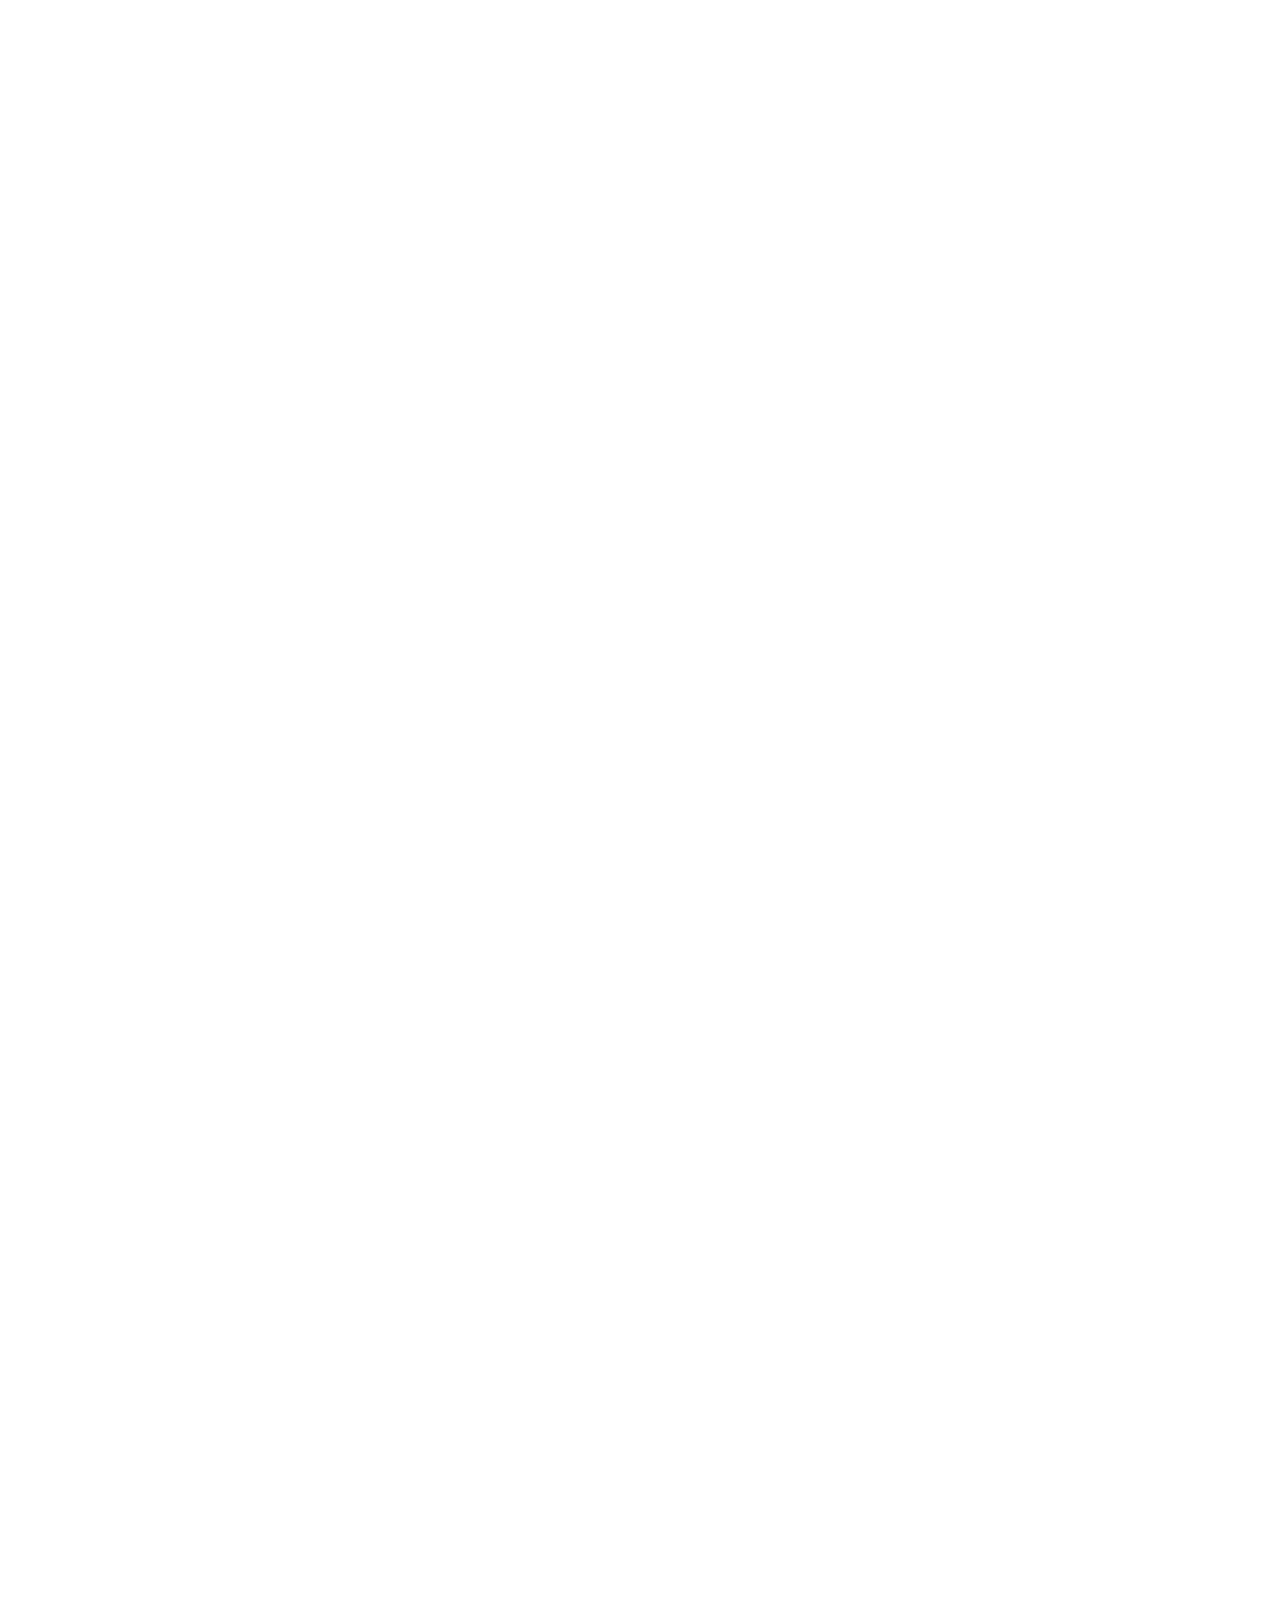
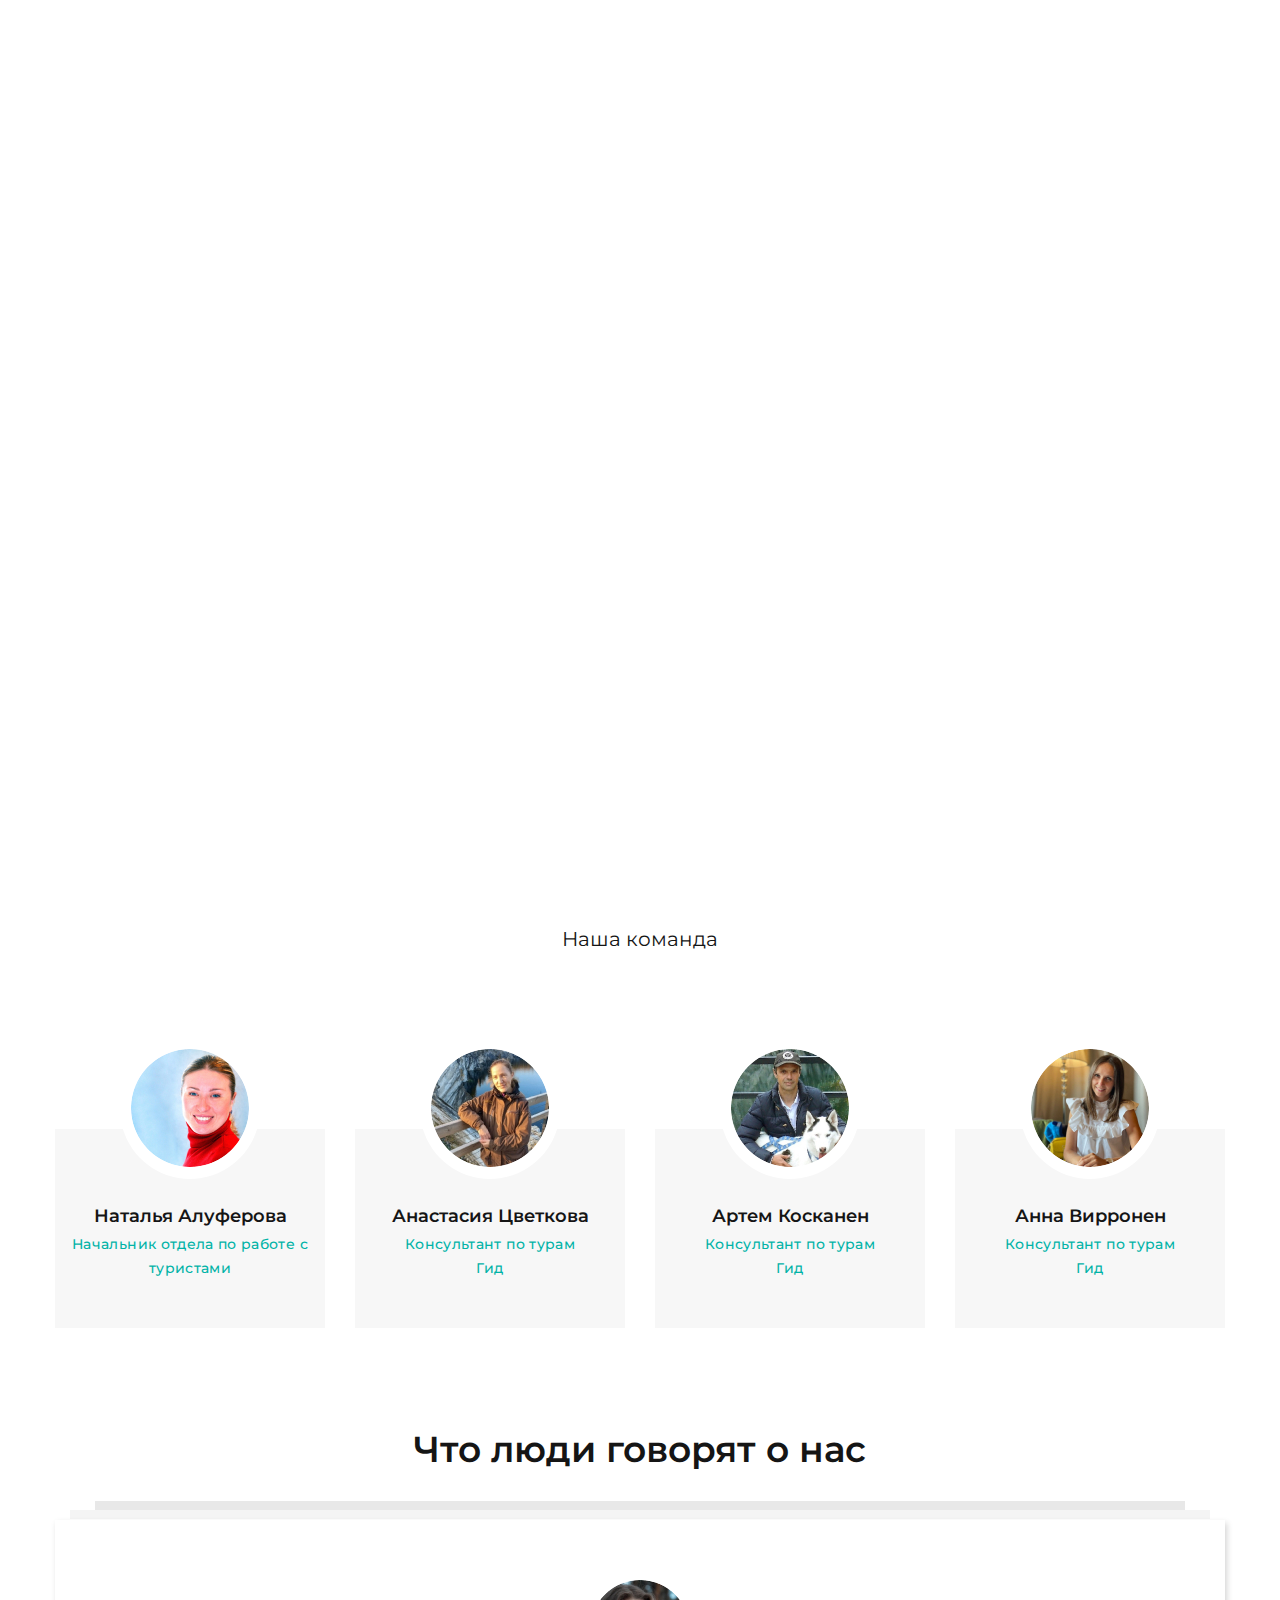
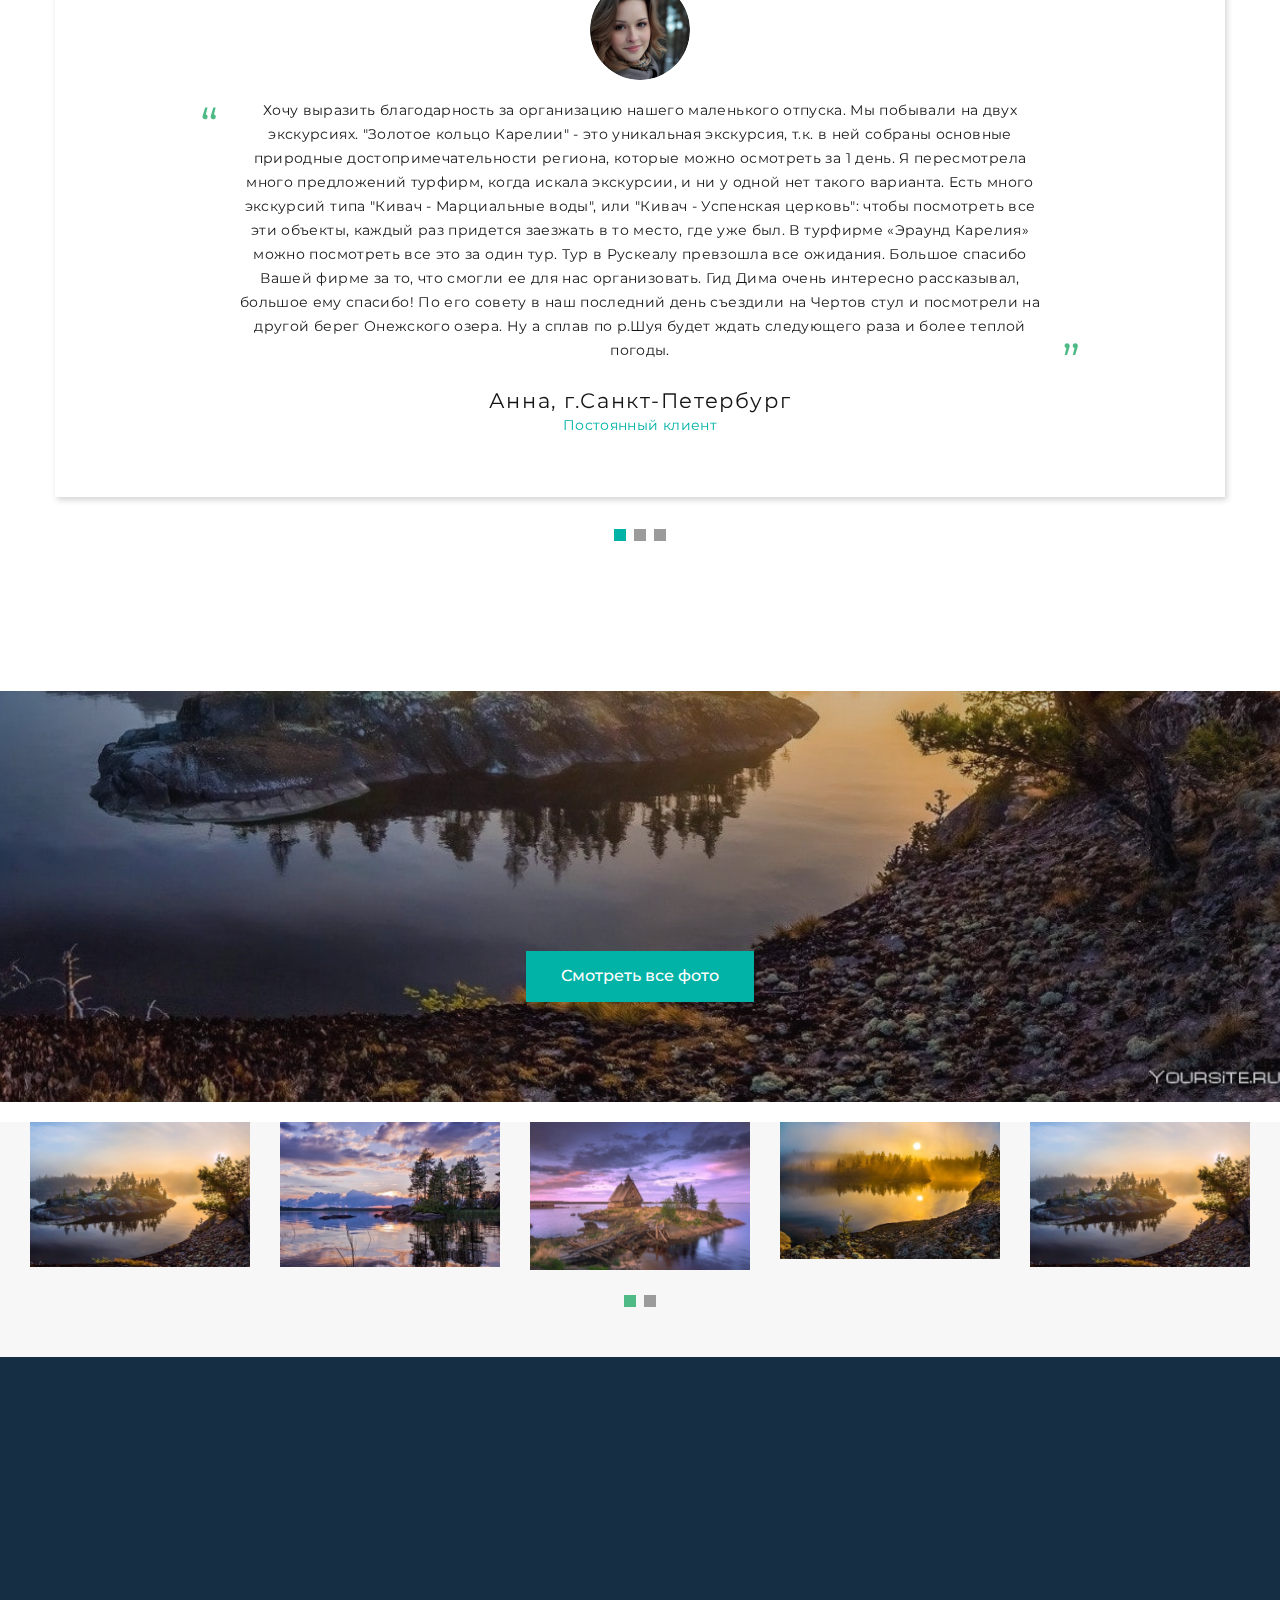
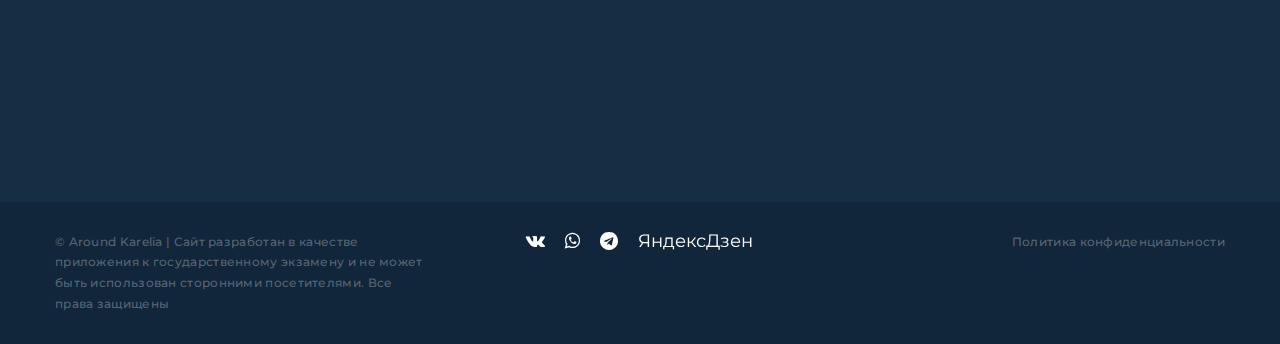
==== commit 9164dcec: "donwload_01_05_2023_12" ====
--- a/index.html
+++ b/index.html
@@ -61,7 +61,9 @@
                         <div class="unit-body"><a class="link-phone" href="tel:+79114052000">+7 (911) 405-20-00</a></div>
                       </div>
                     </li>
-                  </ul><a class="button button-md button-default-outline-2 button-ujarak" href="index.html#anchor_tours">Смотреть туры </a>
+                  </ul>
+                  <!-- <a class="button button-md button-default-outline-2 button-ujarak" href="index.html#anchor_tours">Смотреть туры </a> -->
+                  <a class="button button-sm button-default-outline-2 button-ujarak" href="#">EN | RU </a>
                 </div>
               </div>
             </div>
@@ -72,7 +74,6 @@
                     <li><a class="icon fa fa-vk" href="https://vk.com/aroundkarelia" target="_blank"></a></li>
                     <li><a class="icon fa fa-whatsapp" href="https://wa.me/79114052000" target="_blank"></a></li>
                     <li><a class="icon fa fa-telegram" href="https://t.me/+79114052000" target="_blank"></a></li>
-                    <!-- <li><a class="icon fa fa-instagram" href="#"></a></li> -->
                     <li><a class="icon fa-brands fa-yandex" href="https://dzen.ru/aroundkarelia" target="_blank">ЯндексДзен</a></li>
                   </ul>
                   <!-- RD Navbar Nav-->
@@ -328,7 +329,7 @@
                       </div>
                       <p class="product-big-text">Длится 3 дня <br>
 Заезды с 01.05.2023 по 28.05.2023</p><a class="button button-black-outline button-ujarak" href="#">Оставить заявку на тур</a>
-                      <div class="product-big-price-wrap"><span class="product-big-price">от 10800₽</span></div>
+                      <div class="product-big-price-wrap"><span class="product-big-price">от 10 800₽</span></div>
                     </div>
                   </div>
                 </div>
@@ -366,7 +367,7 @@
                       </div>
                       <p class="product-big-text">Длится 3 дня <br>
 Заезды с 06.05.2023 по 08.05.2023</p><a class="button button-black-outline button-ujarak" href="#">Оставить заявку на тур</a>
-                      <div class="product-big-price-wrap"><span class="product-big-price">от 15600₽</span></div>
+                      <div class="product-big-price-wrap"><span class="product-big-price">от 15 600₽</span></div>
                     </div>
                   </div>
                 </div>
@@ -385,7 +386,7 @@
                       </div>
                       <p class="product-big-text">Длится 8 дней <br>
 Заезды с 30.05.2023 по 20.08.2023</p><a class="button button-black-outline button-ujarak" href="#">Оставить заявку на тур</a>
-                      <div class="product-big-price-wrap"><span class="product-big-price">от 35900₽</span></div>
+                      <div class="product-big-price-wrap"><span class="product-big-price">от 35 900₽</span></div>
                     </div>
                   </div>
                 </div>
@@ -404,7 +405,7 @@
                       </div>
                       <p class="product-big-text">Длится 7 дней <br>
 Заезды с 29.05.2023 по 23.08.2023</p><a class="button button-black-outline button-ujarak" href="#">Оставить заявку на тур</a>
-                      <div class="product-big-price-wrap"><span class="product-big-price">от 30500₽</span></div>
+                      <div class="product-big-price-wrap"><span class="product-big-price">от 30 500₽</span></div>
                     </div>
                   </div>
                 </div>
@@ -423,7 +424,7 @@
                       </div>
                       <p class="product-big-text">Длится 4 дня <br>
 Заезды с 15.05.2023 по 15.09.2023</p><a class="button button-black-outline button-ujarak" href="#">Оставить заявку на тур</a>
-                      <div class="product-big-price-wrap"><span class="product-big-price">от 25500₽</span></div>
+                      <div class="product-big-price-wrap"><span class="product-big-price">от 25 500₽</span></div>
                     </div>
                   </div>
                 </div>
@@ -442,7 +443,7 @@
                       </div>
                       <p class="product-big-text">Длится 3 дня <br>
 Заезды с 01.06.2023 по 15.09.2023</p><a class="button button-black-outline button-ujarak" href="#">Оставить заявку на тур</a>
-                      <div class="product-big-price-wrap"><span class="product-big-price">от 10999₽</span></div>
+                      <div class="product-big-price-wrap"><span class="product-big-price">от 10 999₽</span></div>
                     </div>
                   </div>
                 </div>
@@ -461,7 +462,7 @@
                       </div>
                       <p class="product-big-text">Длится 3 дня <br>
 Заезды с 30.05.2023 по 15.09.2023</p><a class="button button-black-outline button-ujarak" href="#">Оставить заявку на тур</a>
-                      <div class="product-big-price-wrap"><span class="product-big-price">от 31900₽</span></div>
+                      <div class="product-big-price-wrap"><span class="product-big-price">от 31 900₽</span></div>
                     </div>
                   </div>
                 </div>
@@ -480,7 +481,7 @@
                       </div>
                       <p class="product-big-text">Длится 2 дня <br>
 Заезды с 15.05.2023 по 15.09.2023</p><a class="button button-black-outline button-ujarak" href="#">Оставить заявку на тур</a>
-                      <div class="product-big-price-wrap"><span class="product-big-price">от 20500₽</span></div>
+                      <div class="product-big-price-wrap"><span class="product-big-price">от 20 500₽</span></div>
                     </div>
                   </div>
                 </div>
@@ -620,7 +621,7 @@
           <div class="parallax-content section-xl section-inset-custom-1 context-dark bg-overlay-2-21">
             <div class="container">
               <h2 class="heading-2 oh font-weight-normal wow slideInDown"><span class="d-block font-weight-semi-bold">Фото галерея наших туров</span><span class="d-block font-weight-light">Карелия ждет тебя!</span></h2>
-              <p class="text-width-medium text-spacing-75 wow fadeInLeft" data-wow-delay=".1s">Our agency offers travelers various tours and excursions with destinations all over the world. Browse our website to find your dream tour!</p><a class="button button-secondary button-pipaluk" href="#">Смотреть все фото</a>
+              <p class="text-width-medium text-spacing-75 wow fadeInLeft" data-wow-delay=".1s"></p><a class="button button-secondary button-pipaluk" href="#">Смотреть все фото</a>
             </div>
           </div>
         </div>
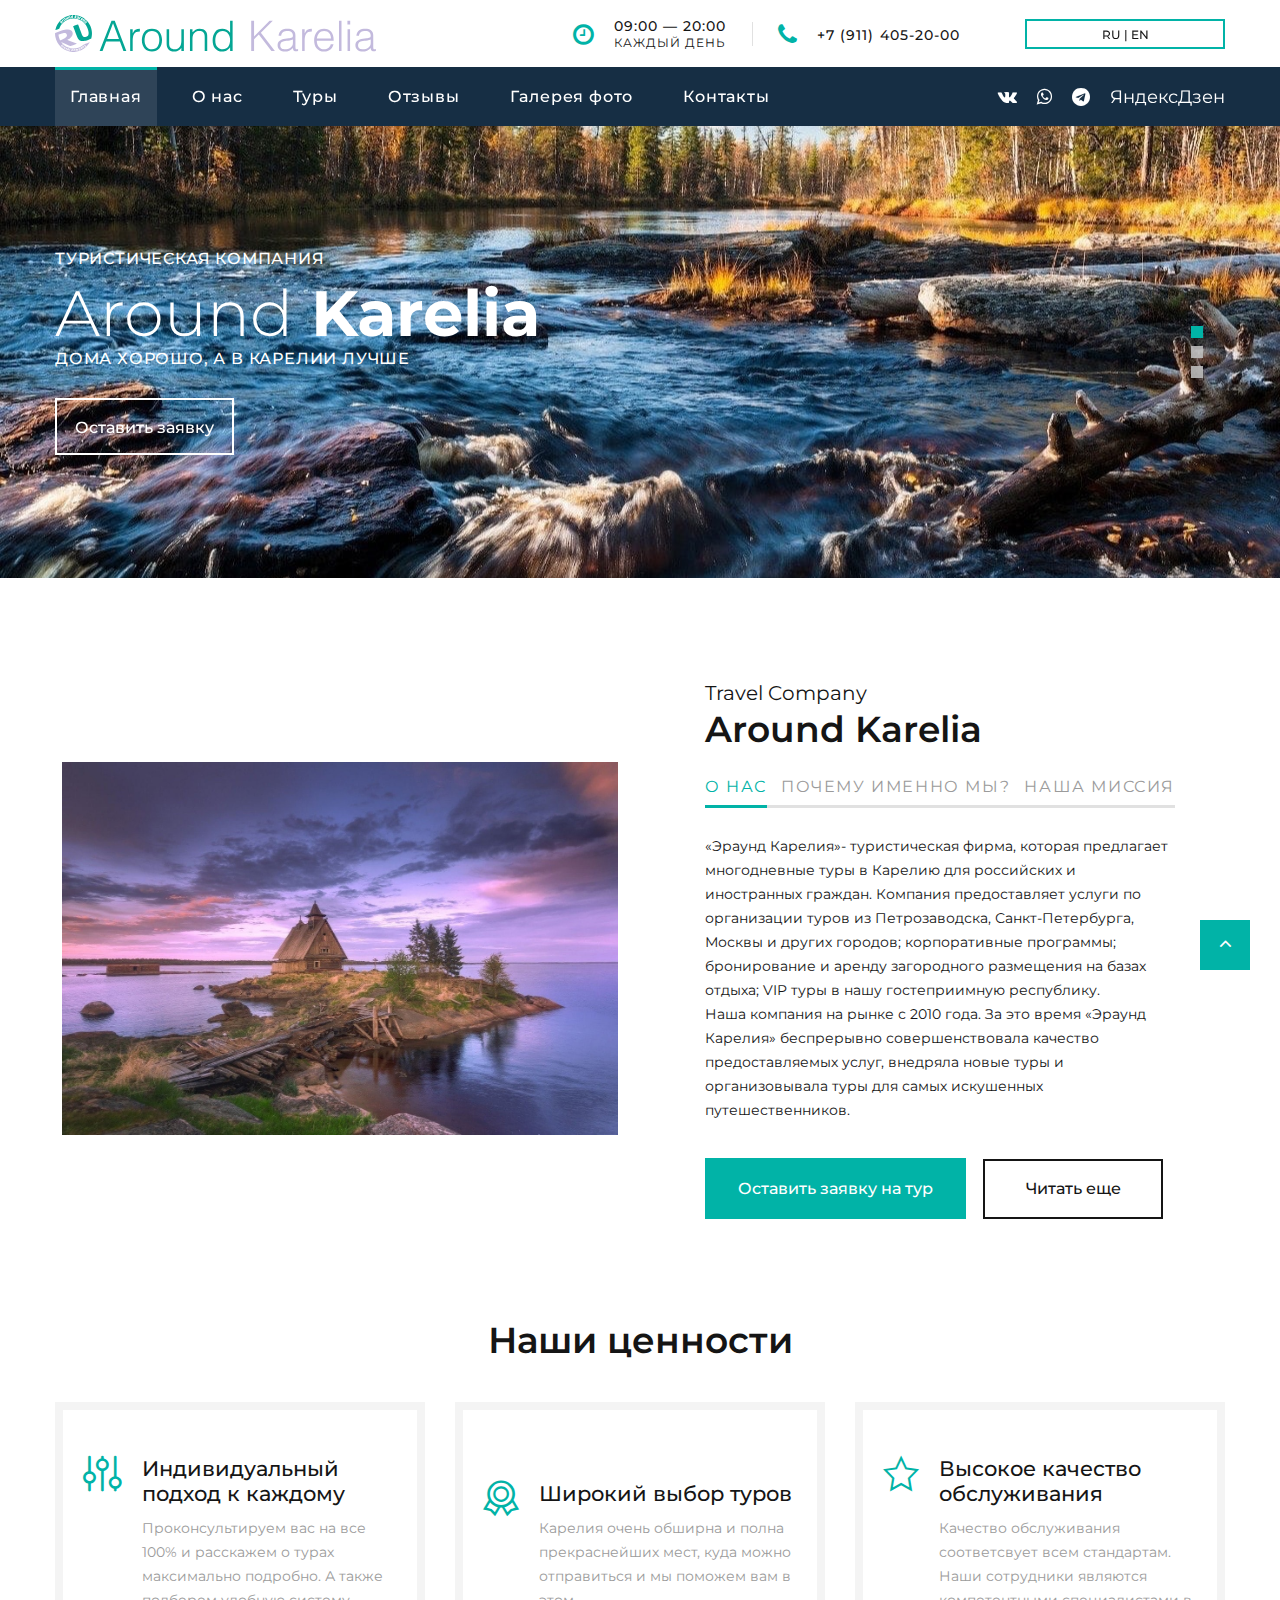
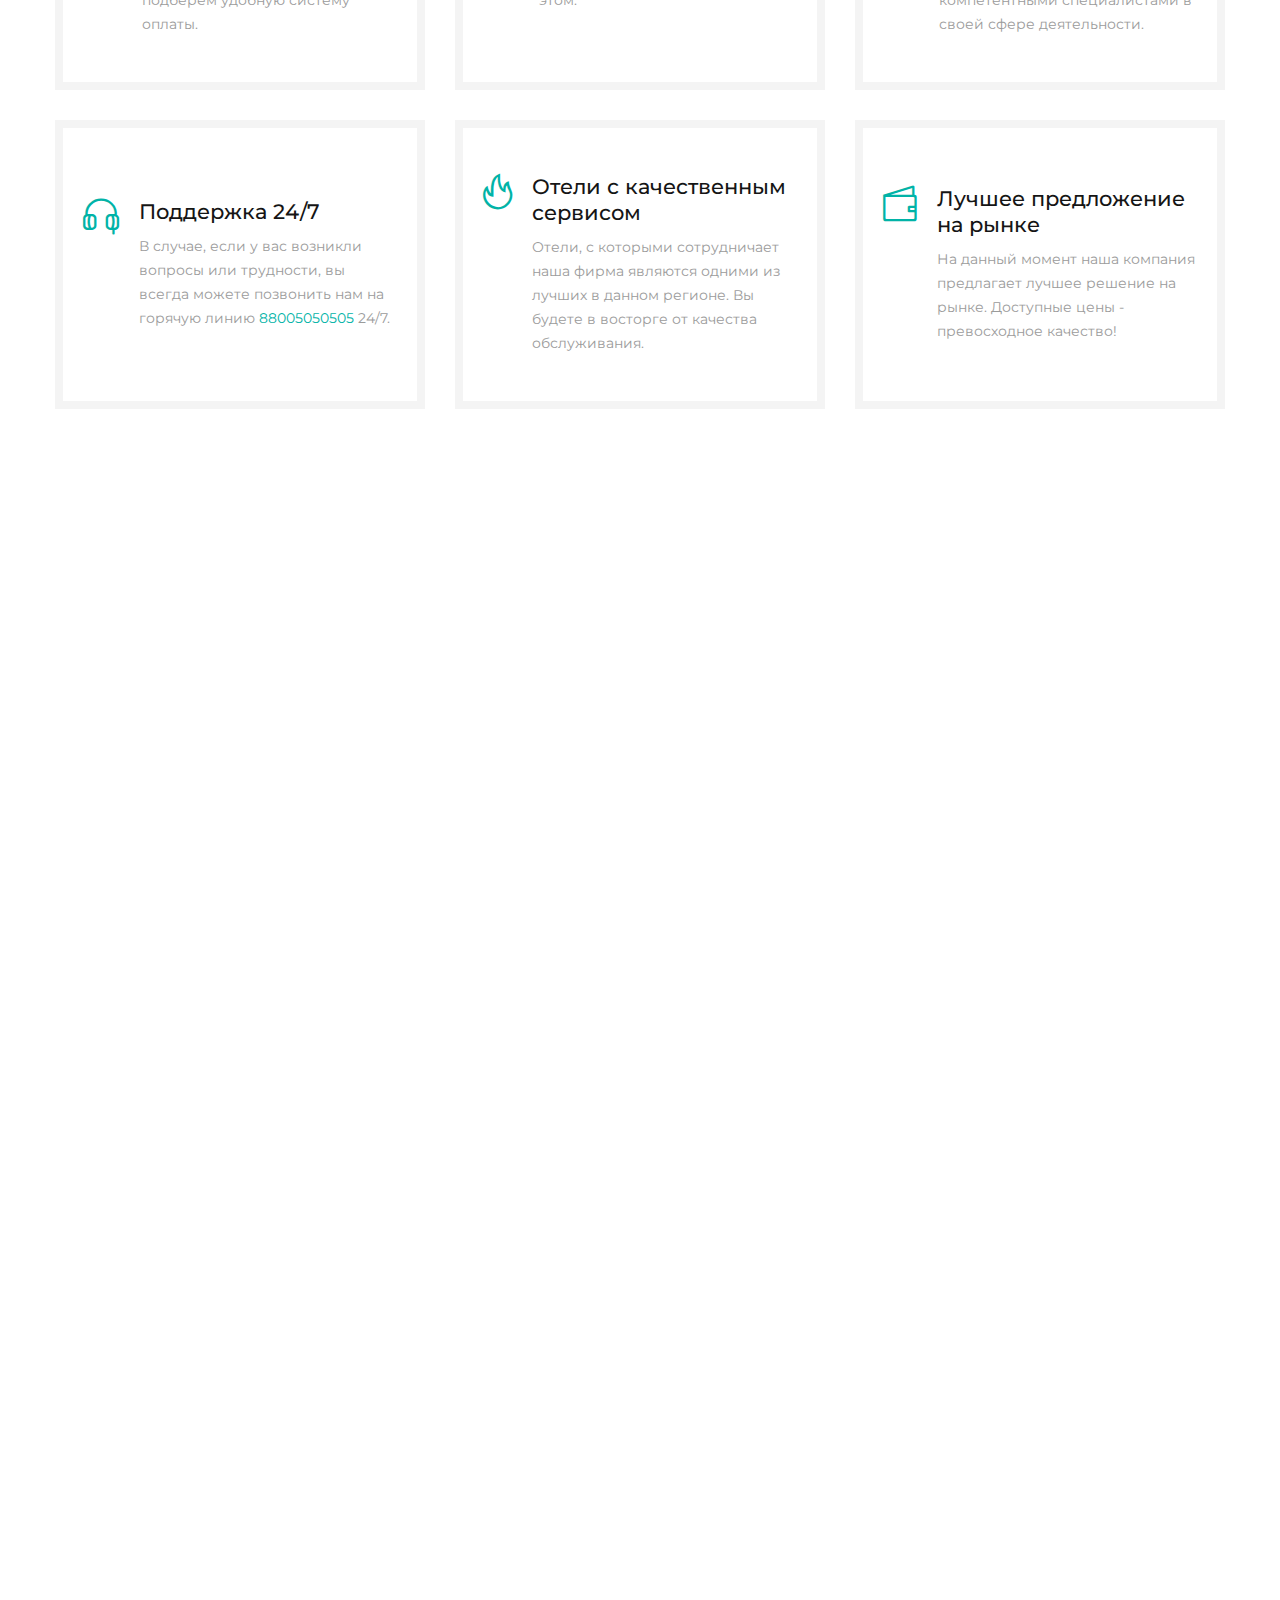
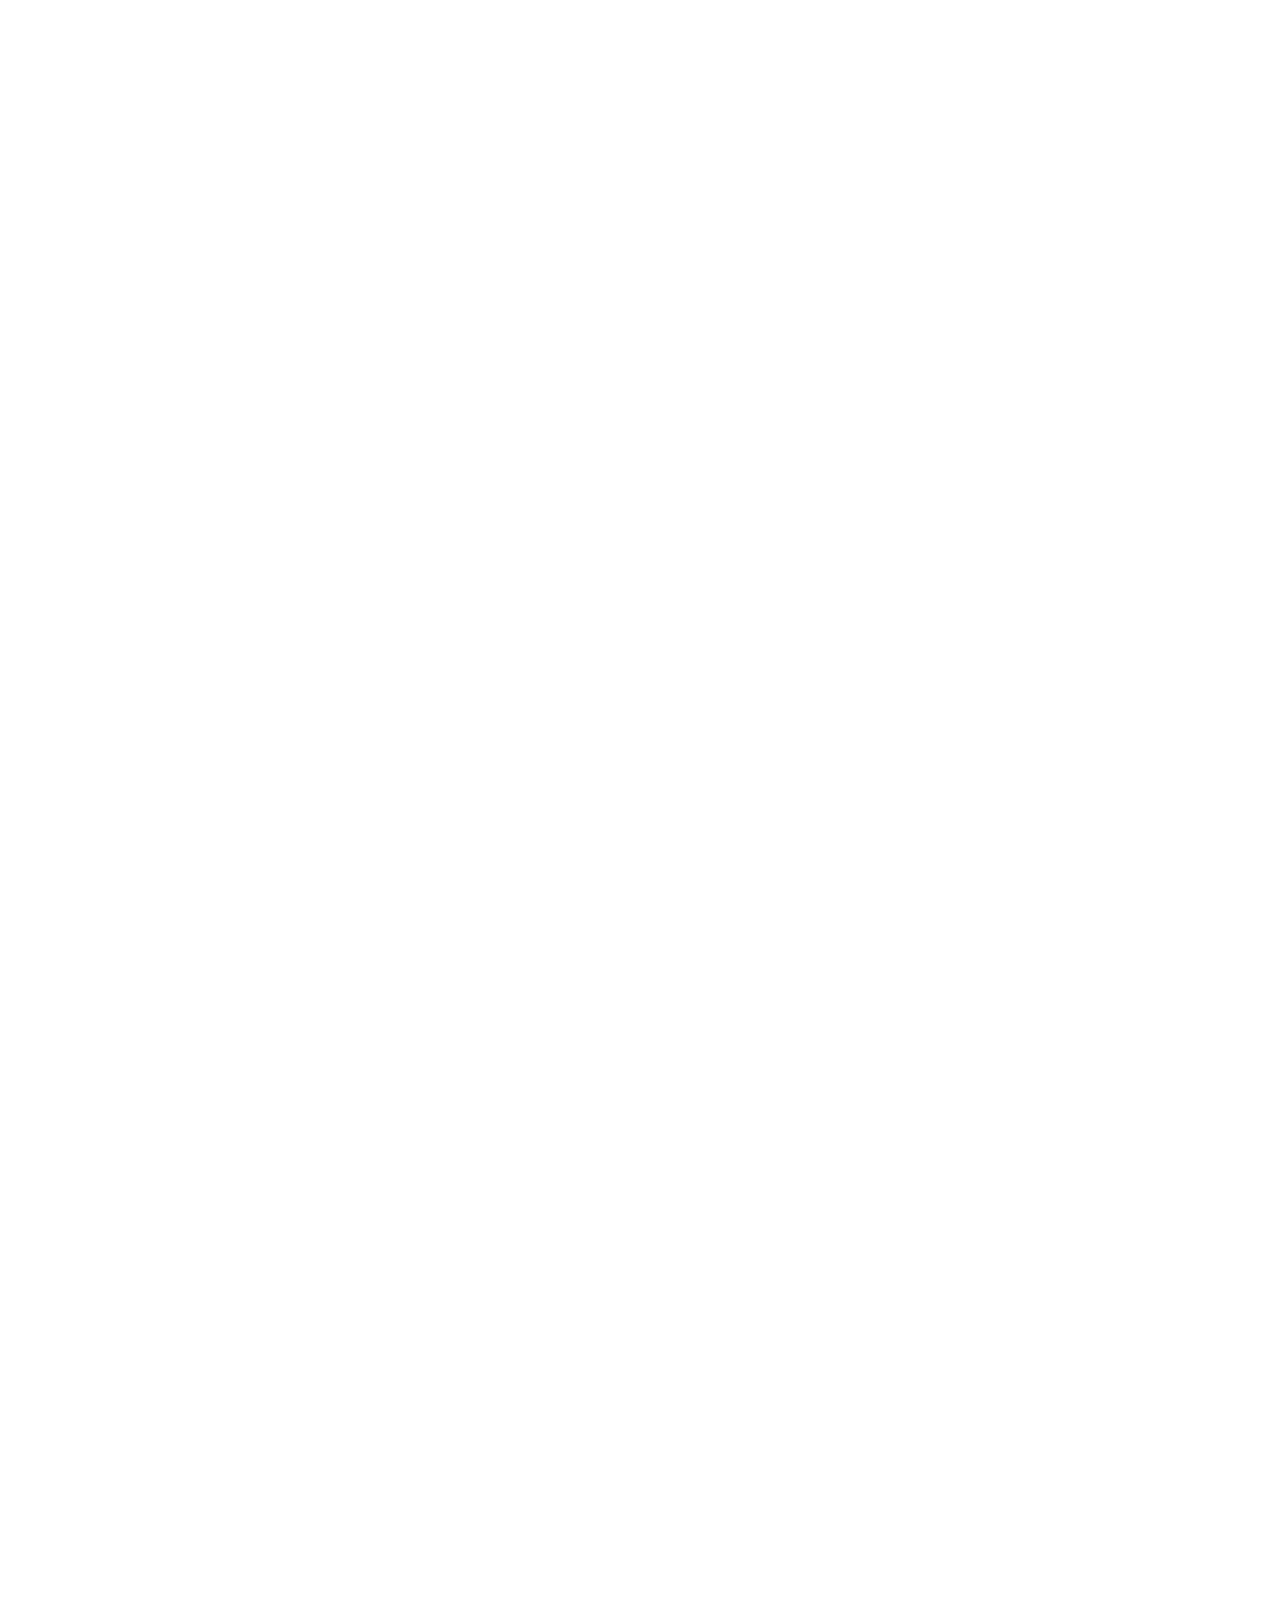
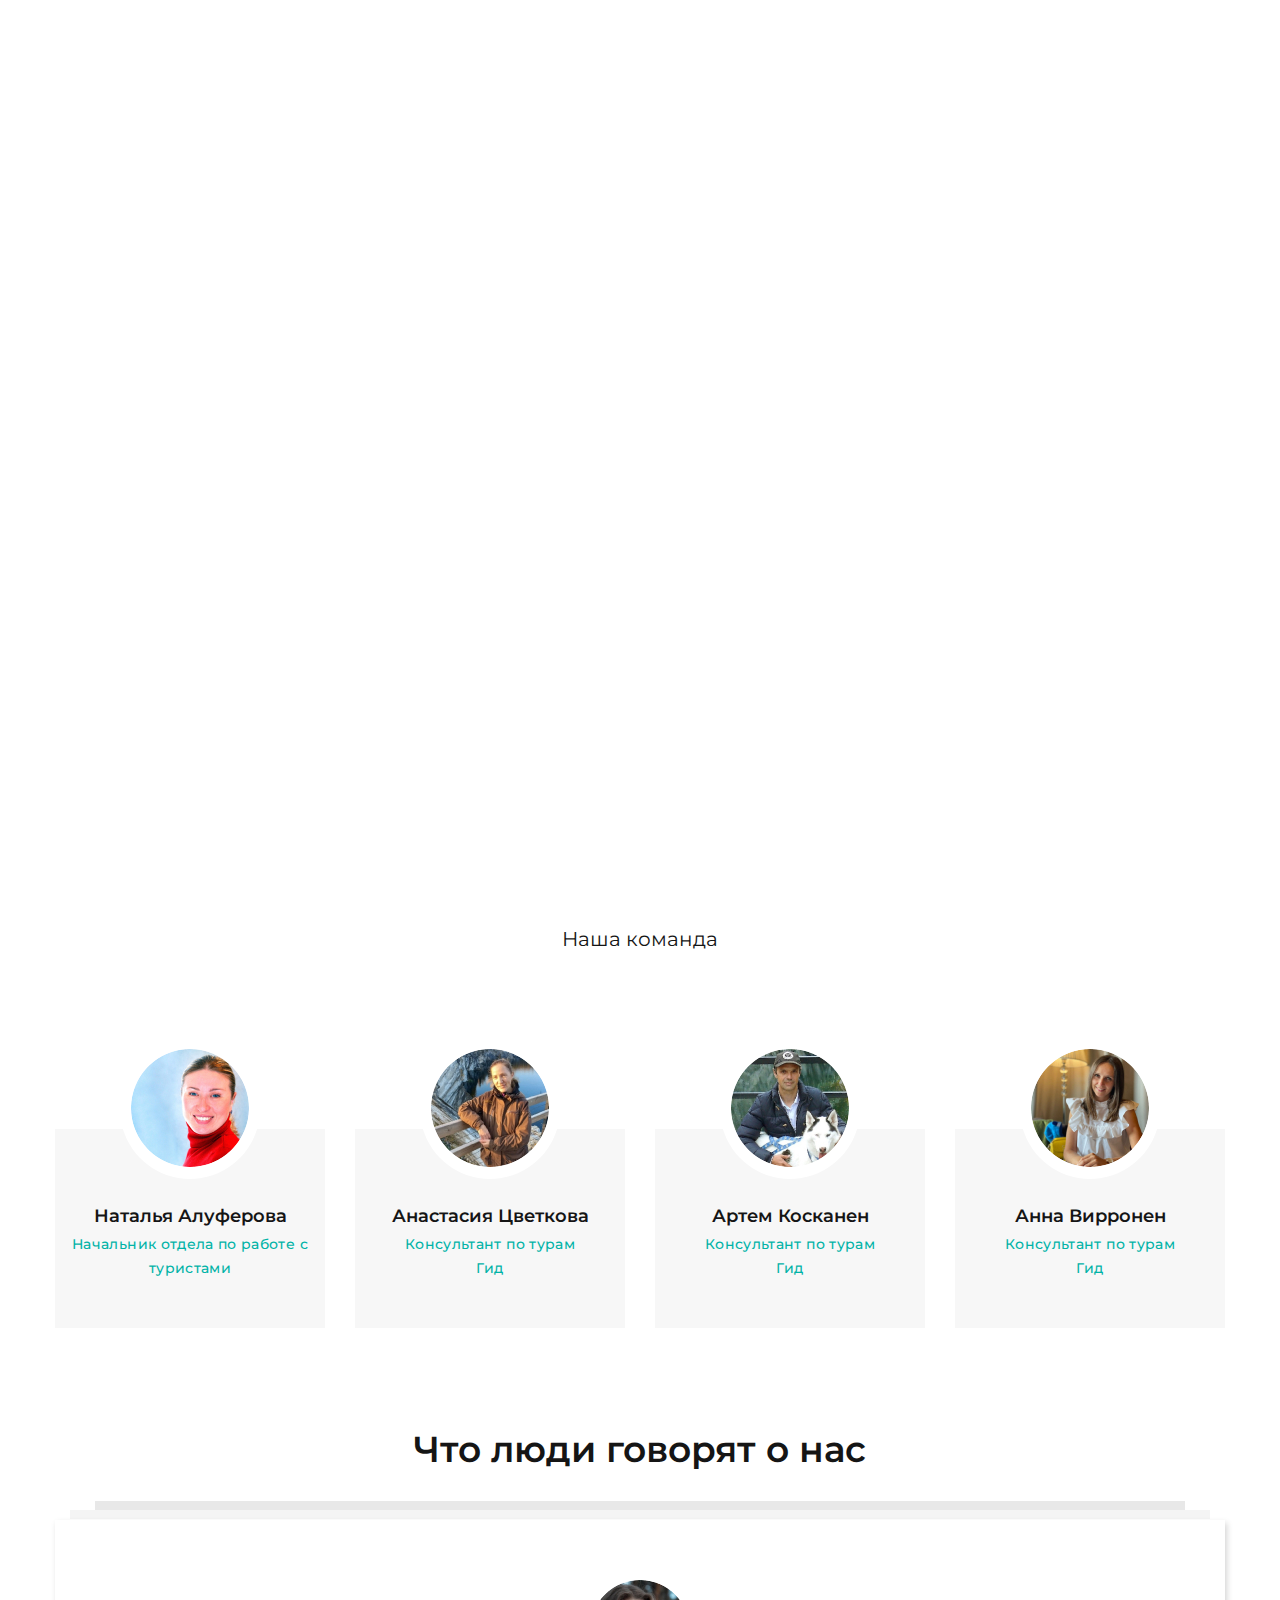
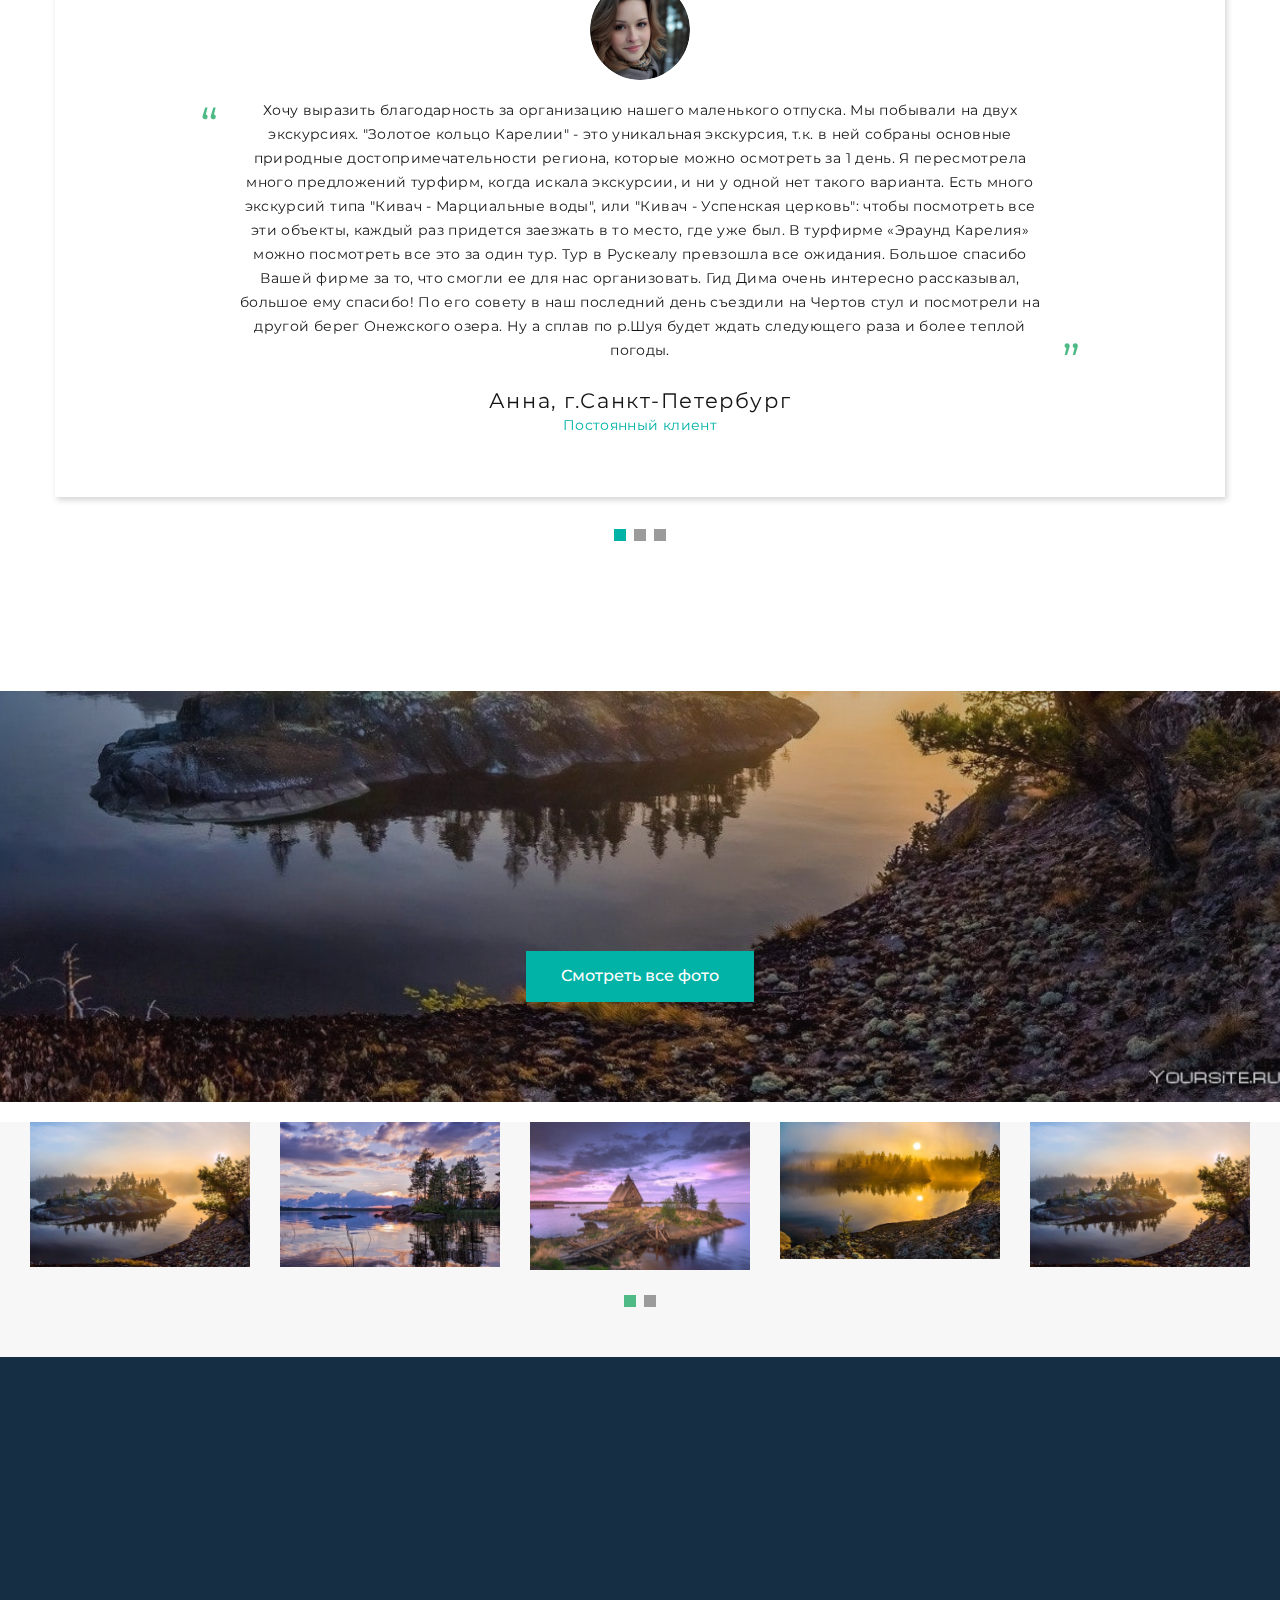
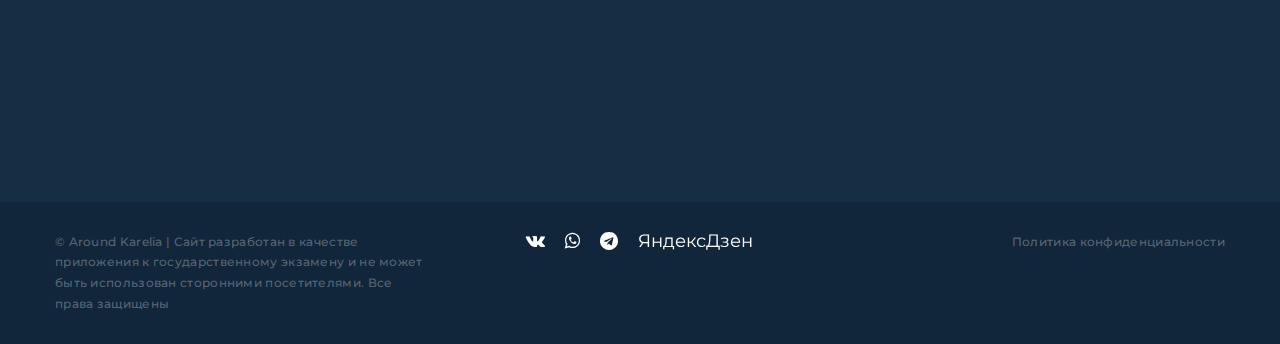
==== commit 1516a4fb: "download_01_05_2023_13" ====
--- a/index.html
+++ b/index.html
@@ -63,7 +63,7 @@
                     </li>
                   </ul>
                   <!-- <a class="button button-md button-default-outline-2 button-ujarak" href="index.html#anchor_tours">Смотреть туры </a> -->
-                  <a class="button button-sm button-default-outline-2 button-ujarak" href="#">EN | RU </a>
+                  <a class="button button-sm button-default-outline-2 button-ujarak" href="#">RU | EN </a>
                 </div>
               </div>
             </div>
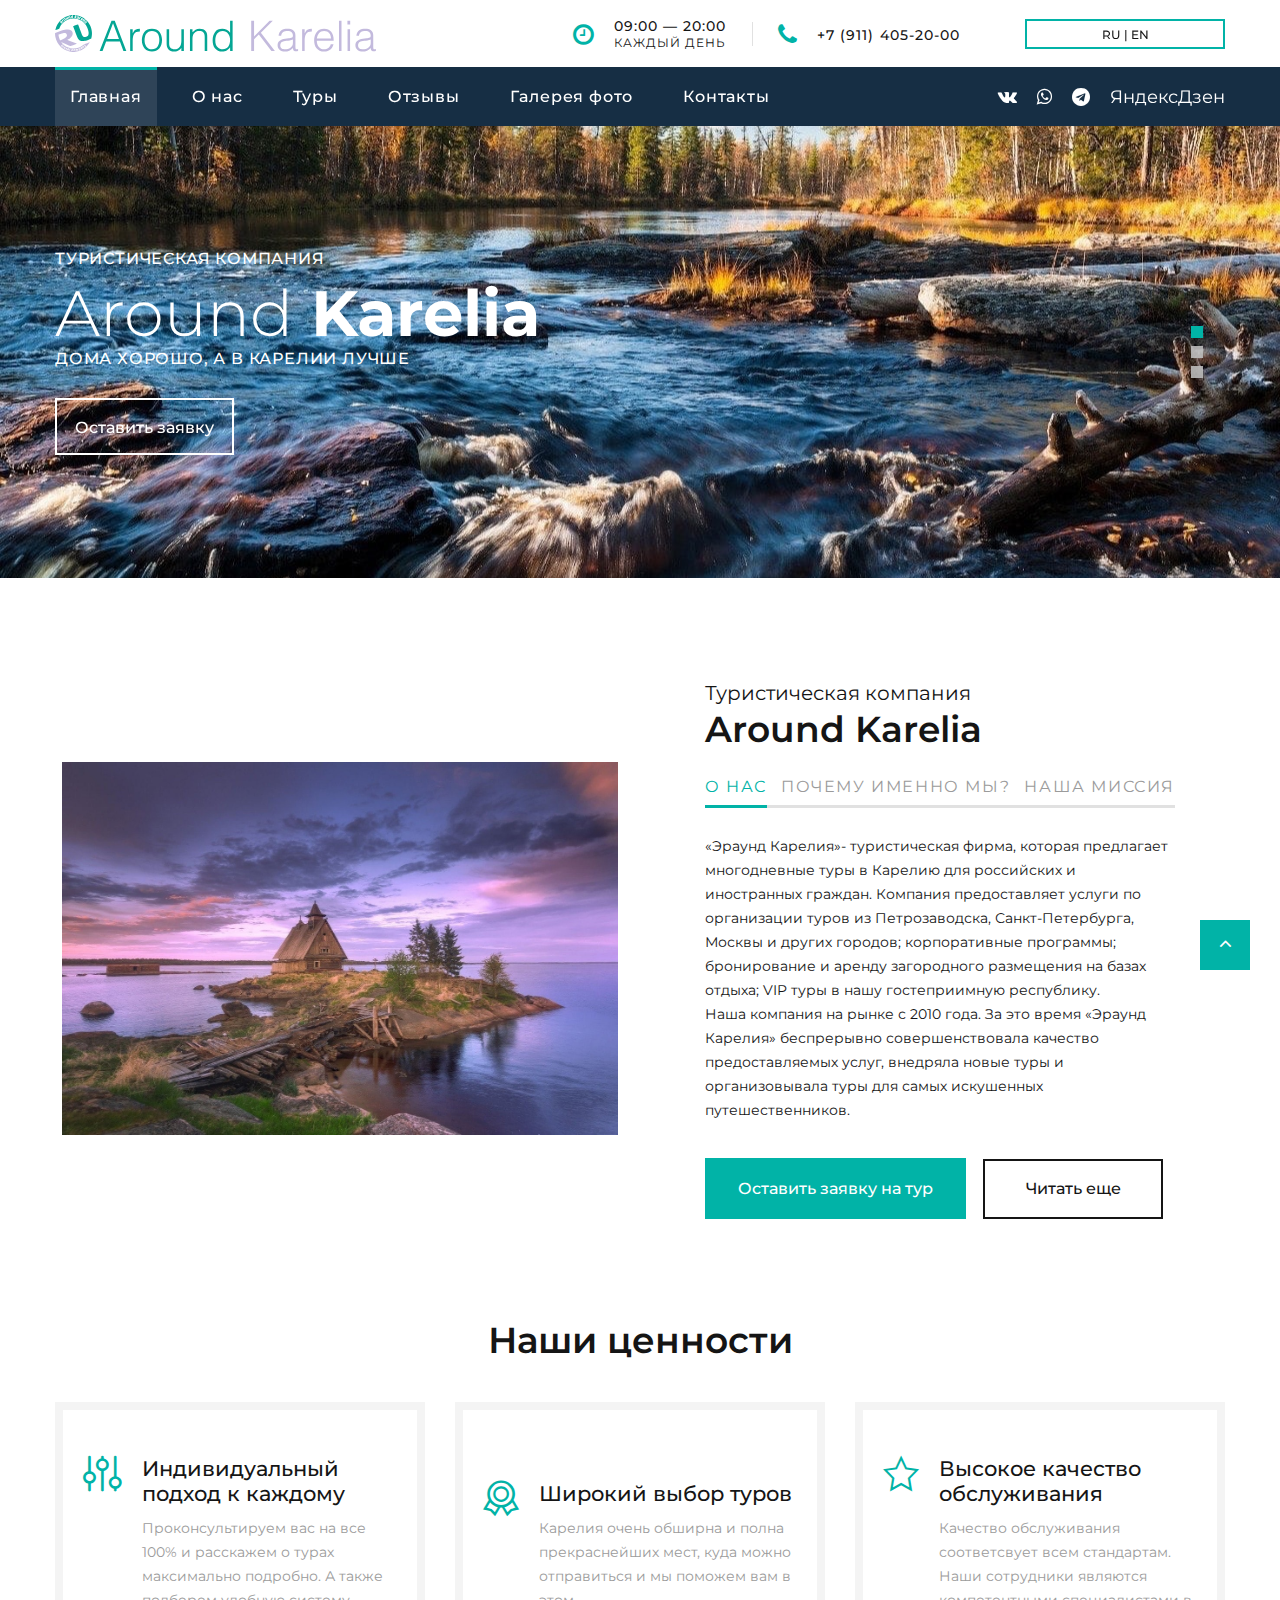
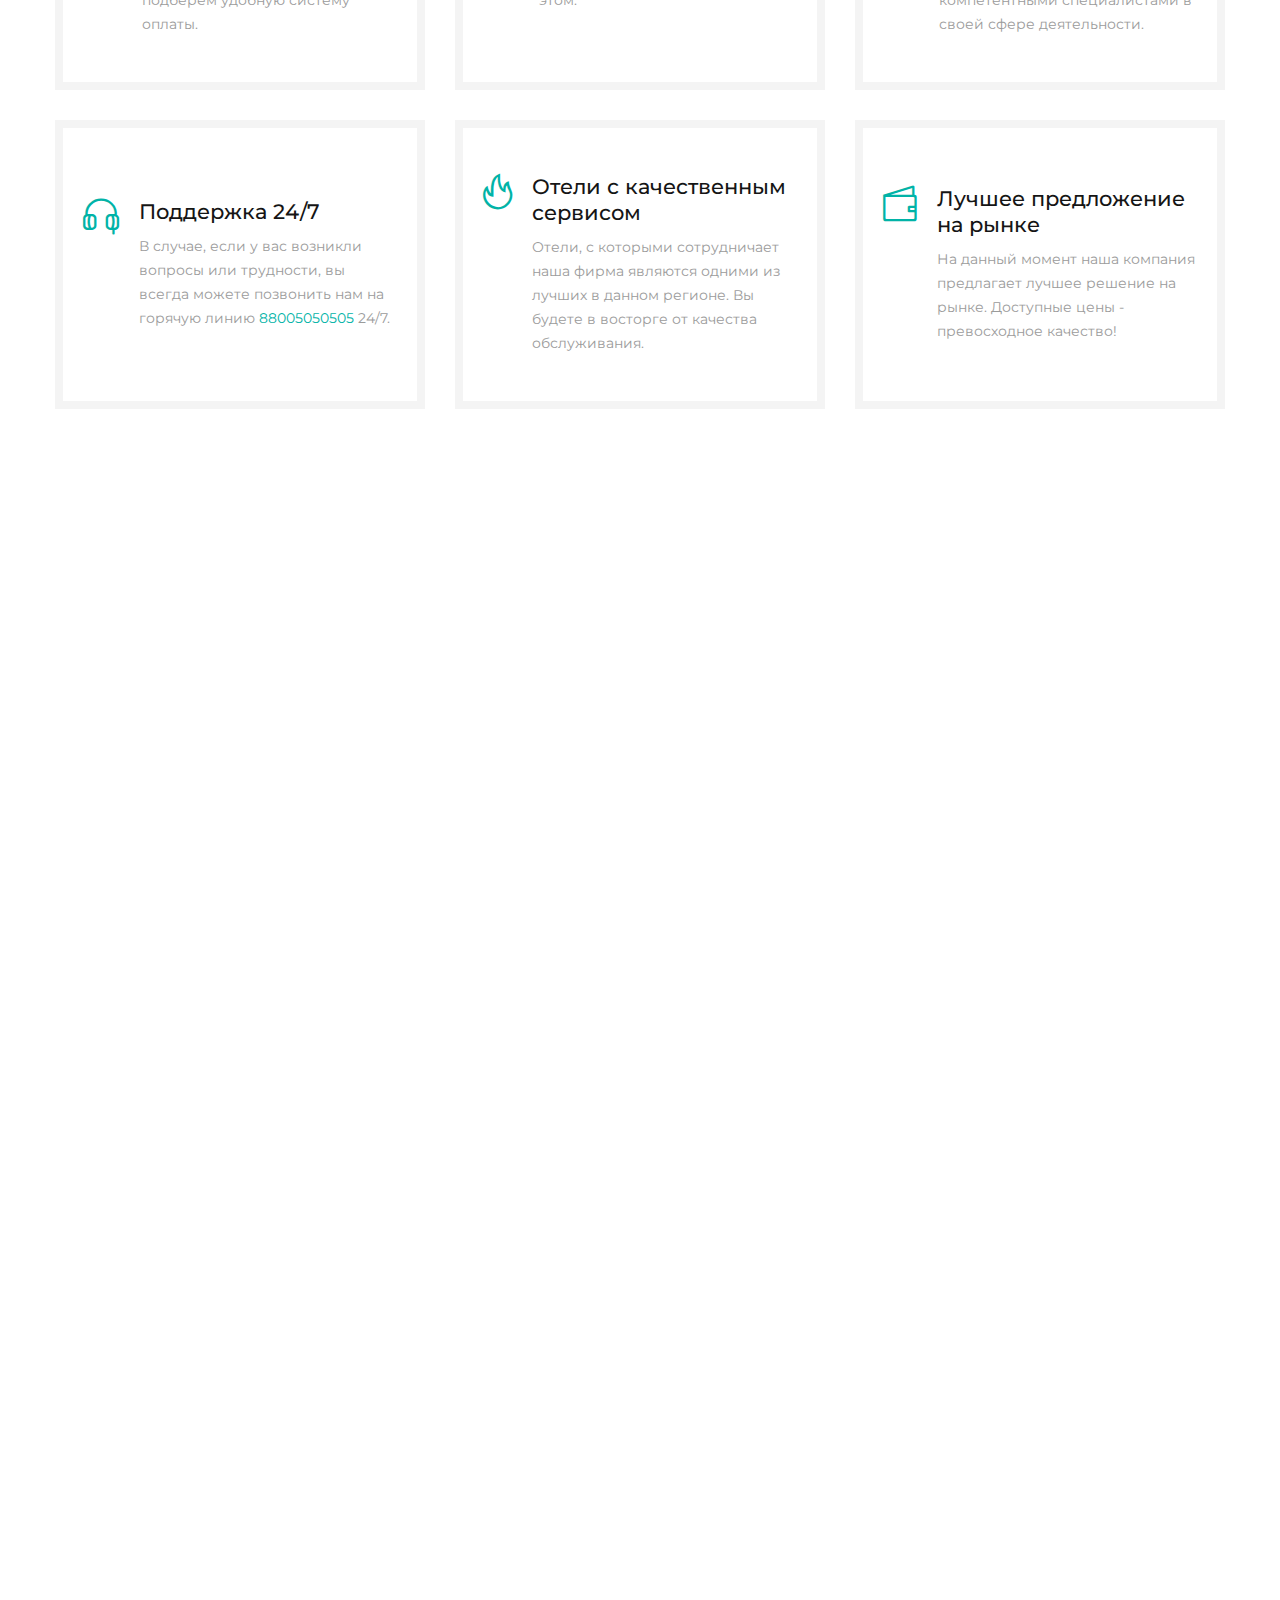
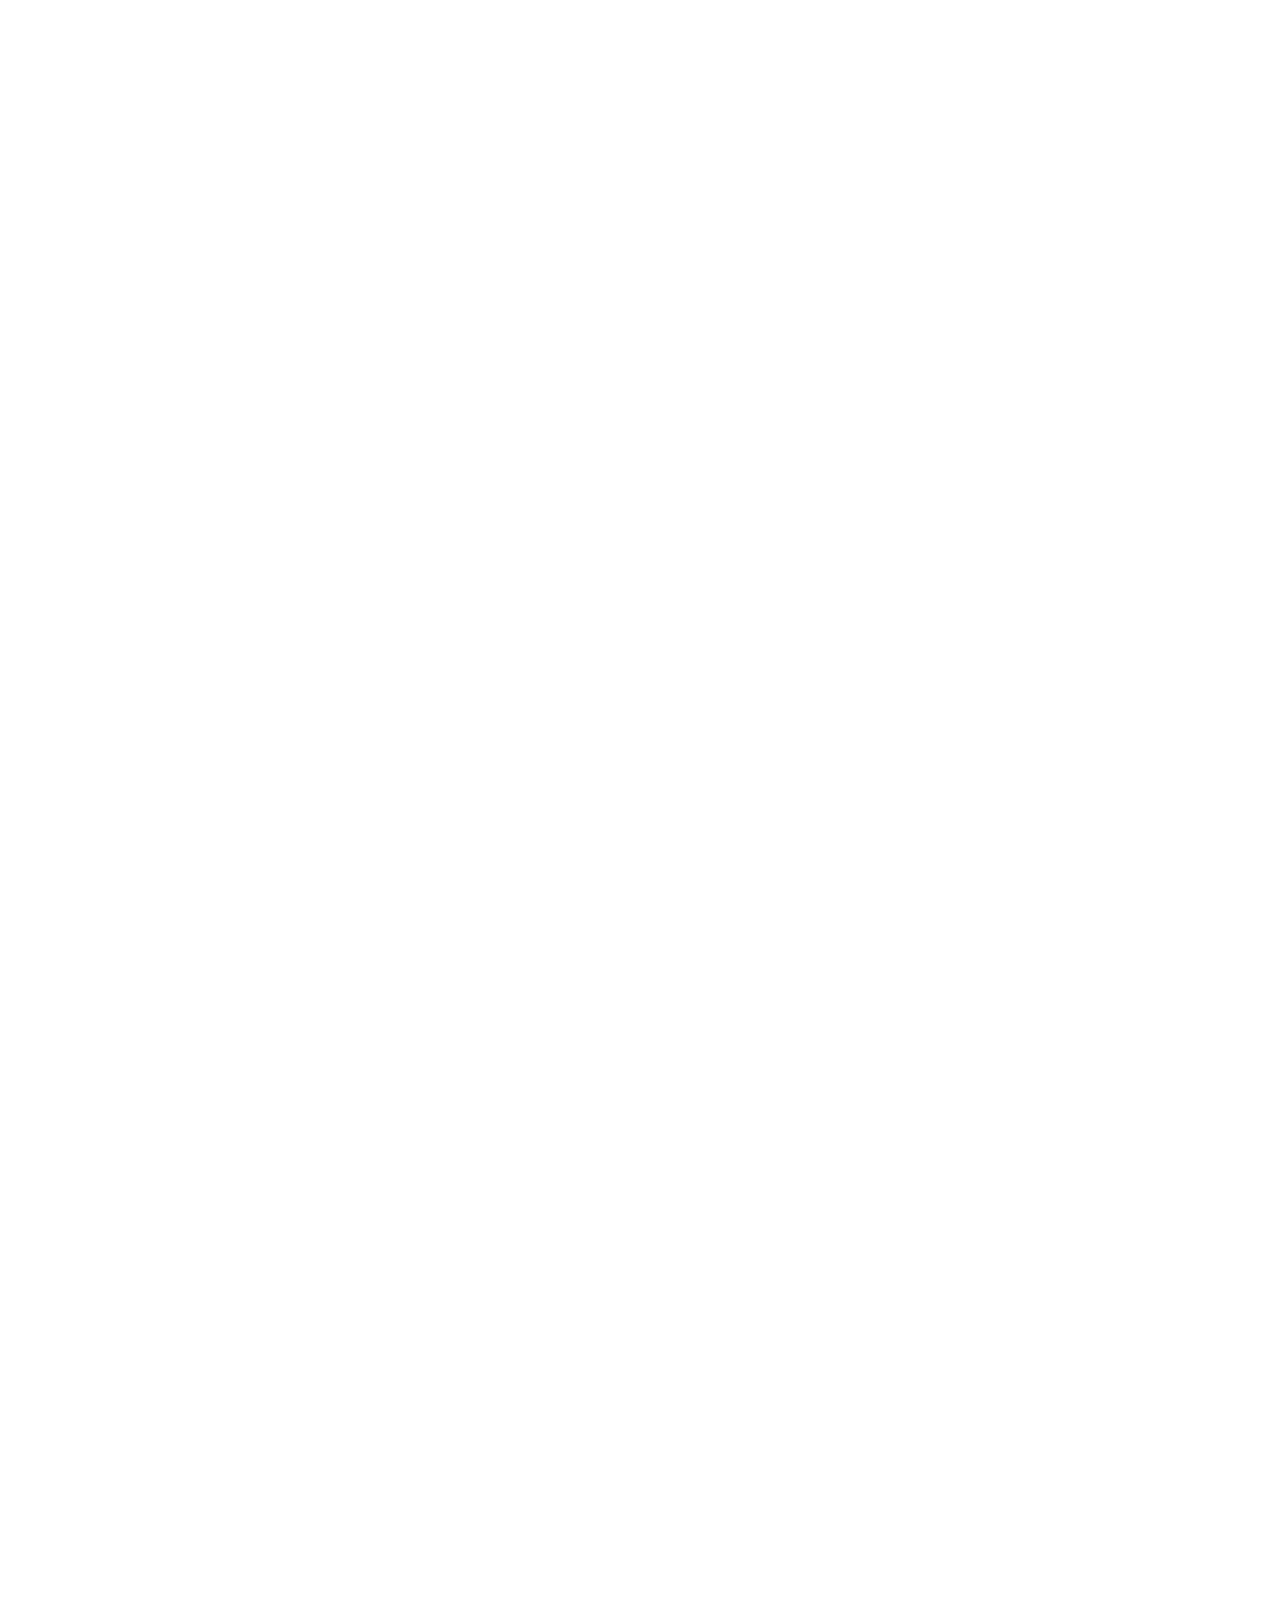
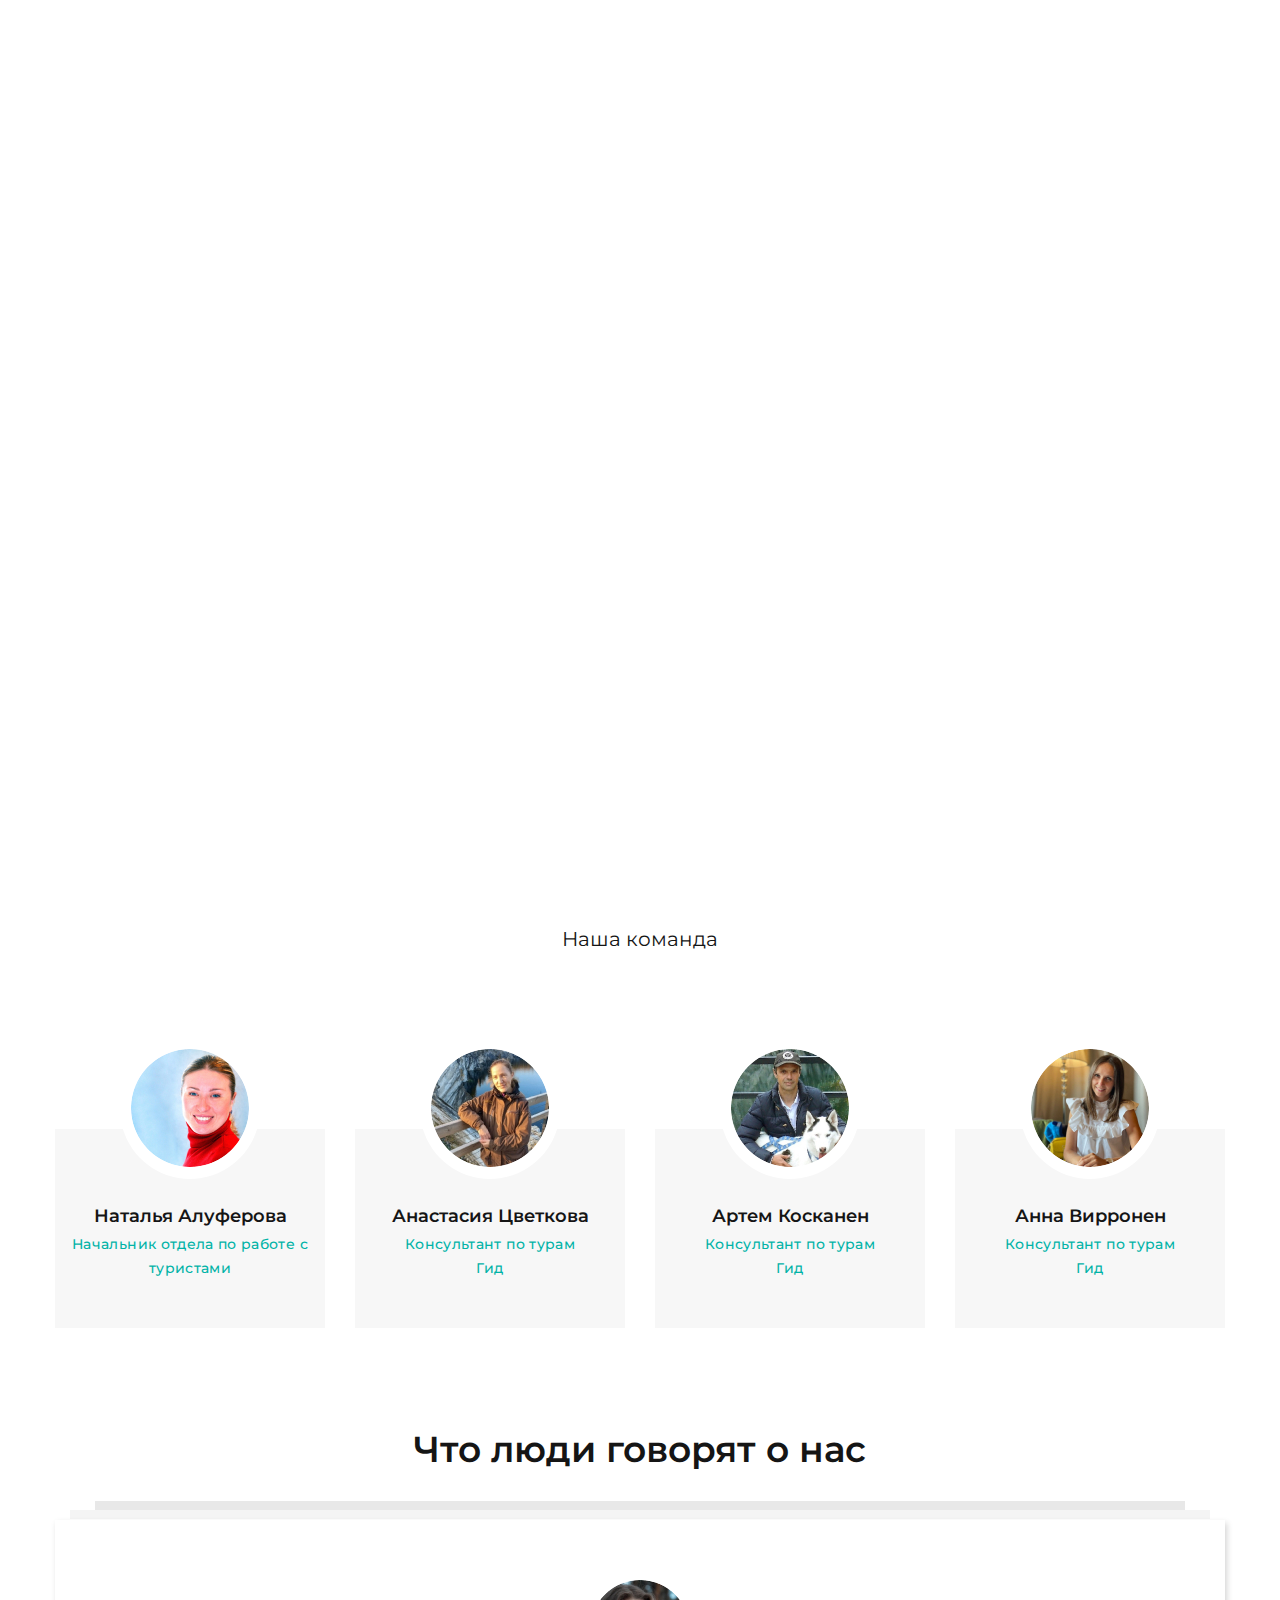
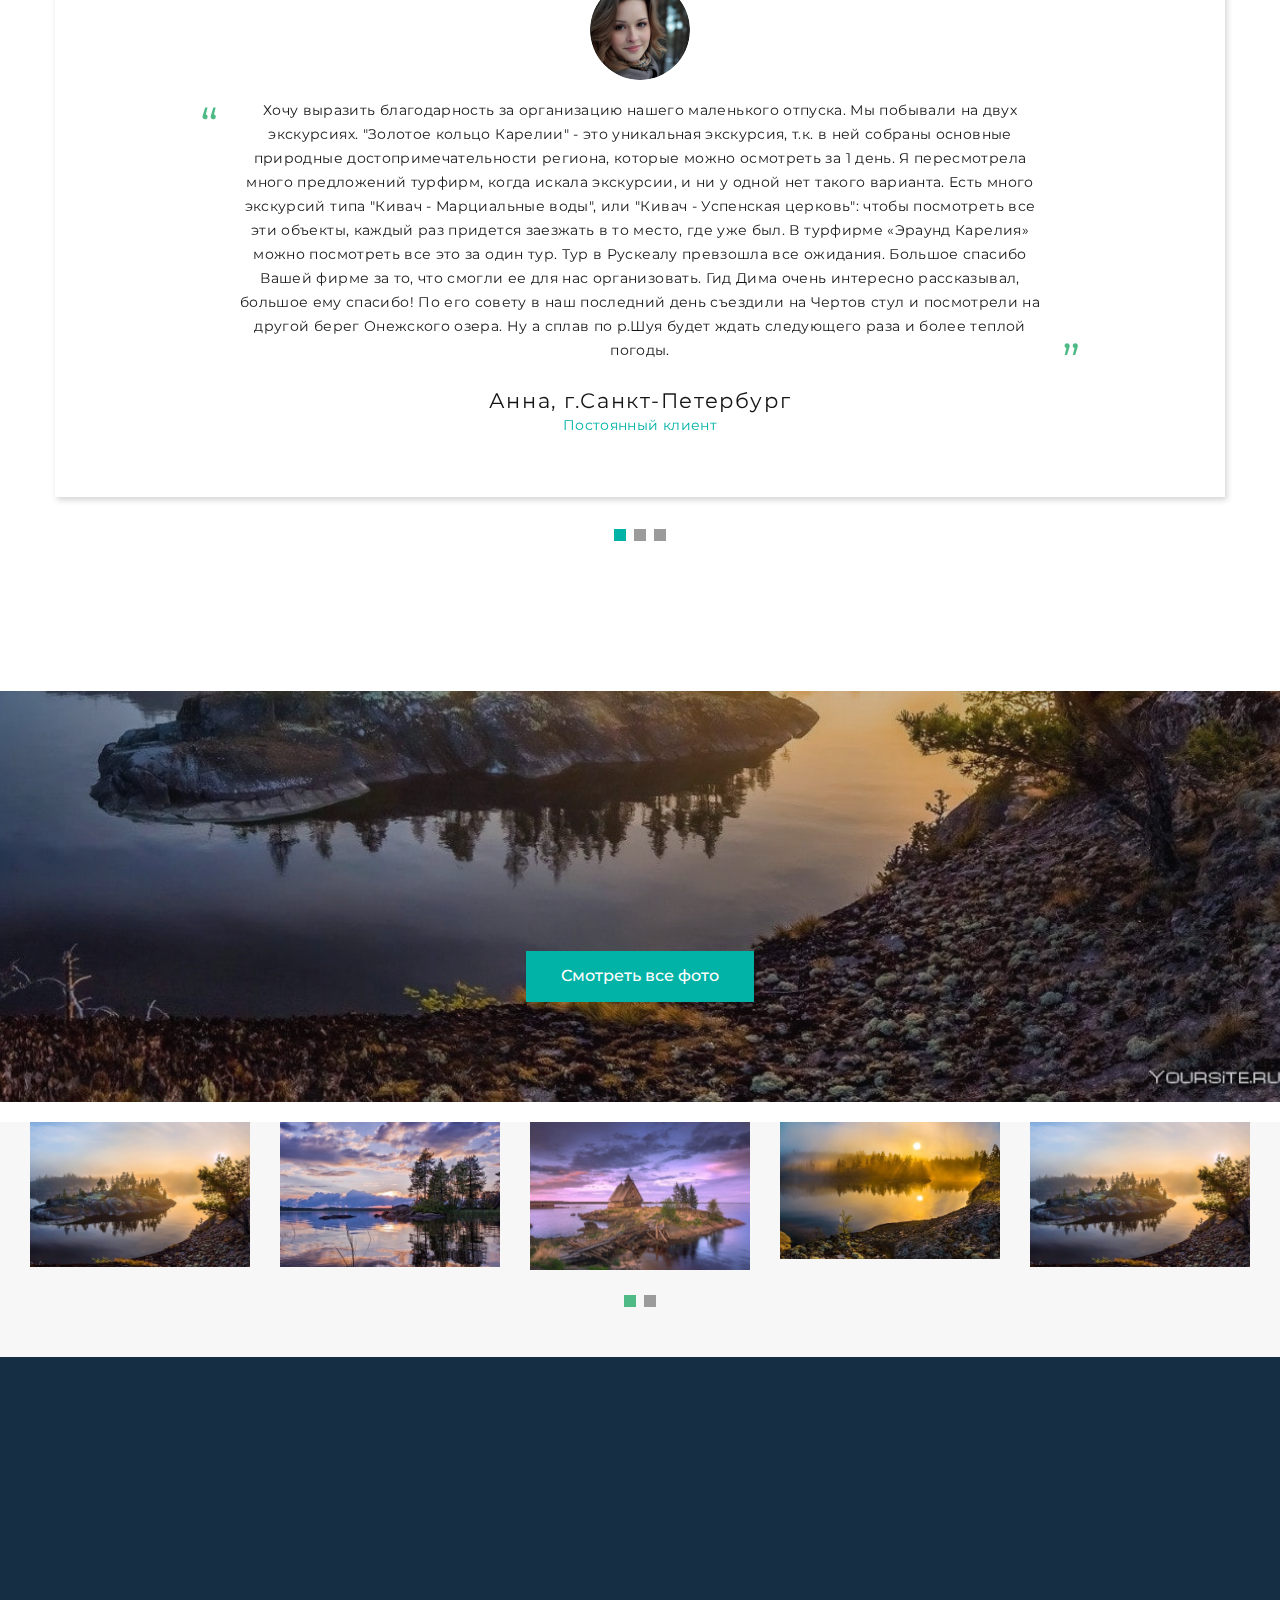
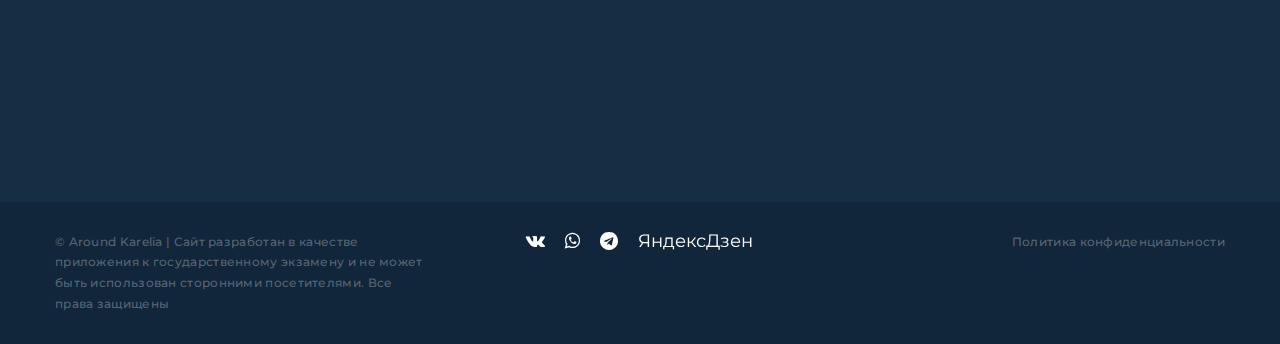
==== commit 788edc5a: "download_01_05_2023_14" ====
--- a/index.html
+++ b/index.html
@@ -183,7 +183,7 @@
             </div>
             <div class="col-lg-6 wow fadeInRight" data-wow-delay=".1s">
               <div class="box-width-lg-470">
-                <h3><small style="font-size: 20px;">Travel Company</small> Around Karelia</h3>
+                <h3><small style="font-size: 20px;">Туристическая компания</small> Around Karelia</h3>
                 <!-- Bootstrap tabs-->
                 <div class="tabs-custom tabs-horizontal tabs-line tabs-line-big tabs-line-style-2 text-center text-md-left" id="tabs-7">
                   <!-- Nav tabs-->
